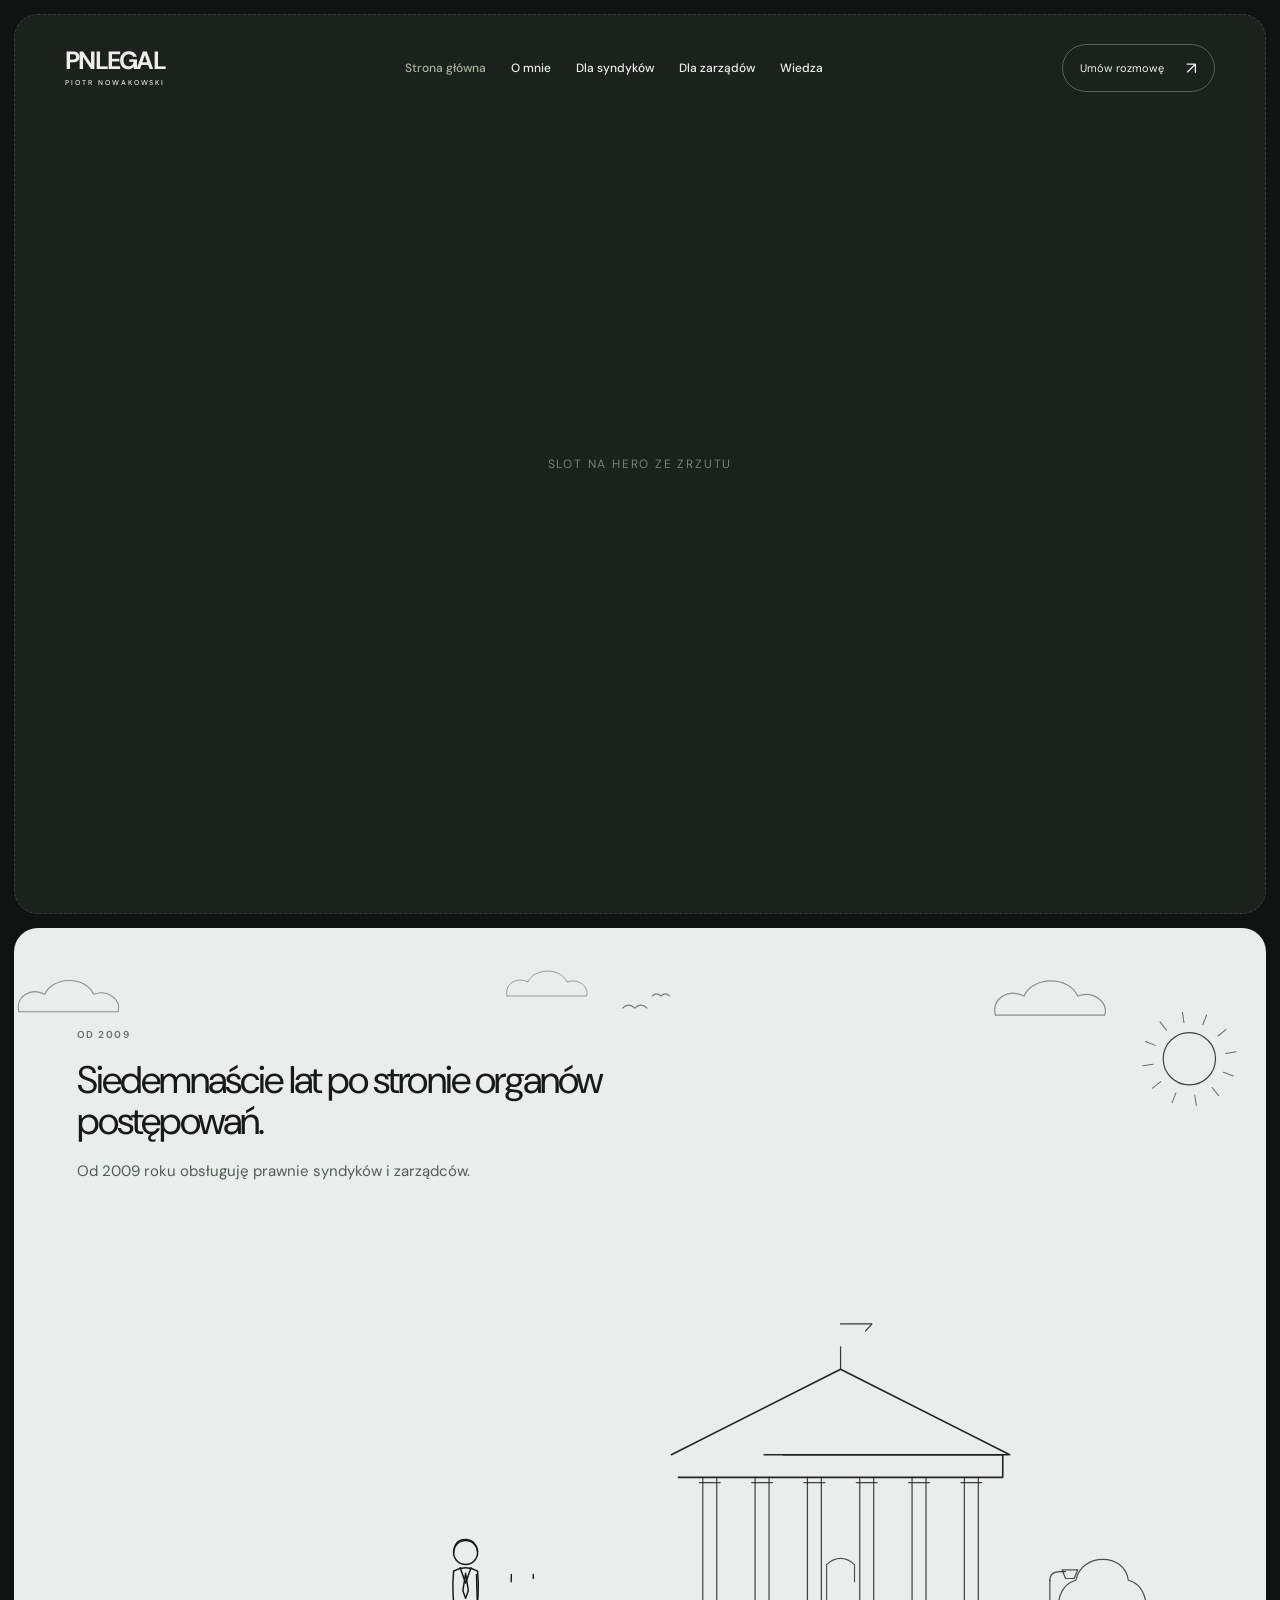
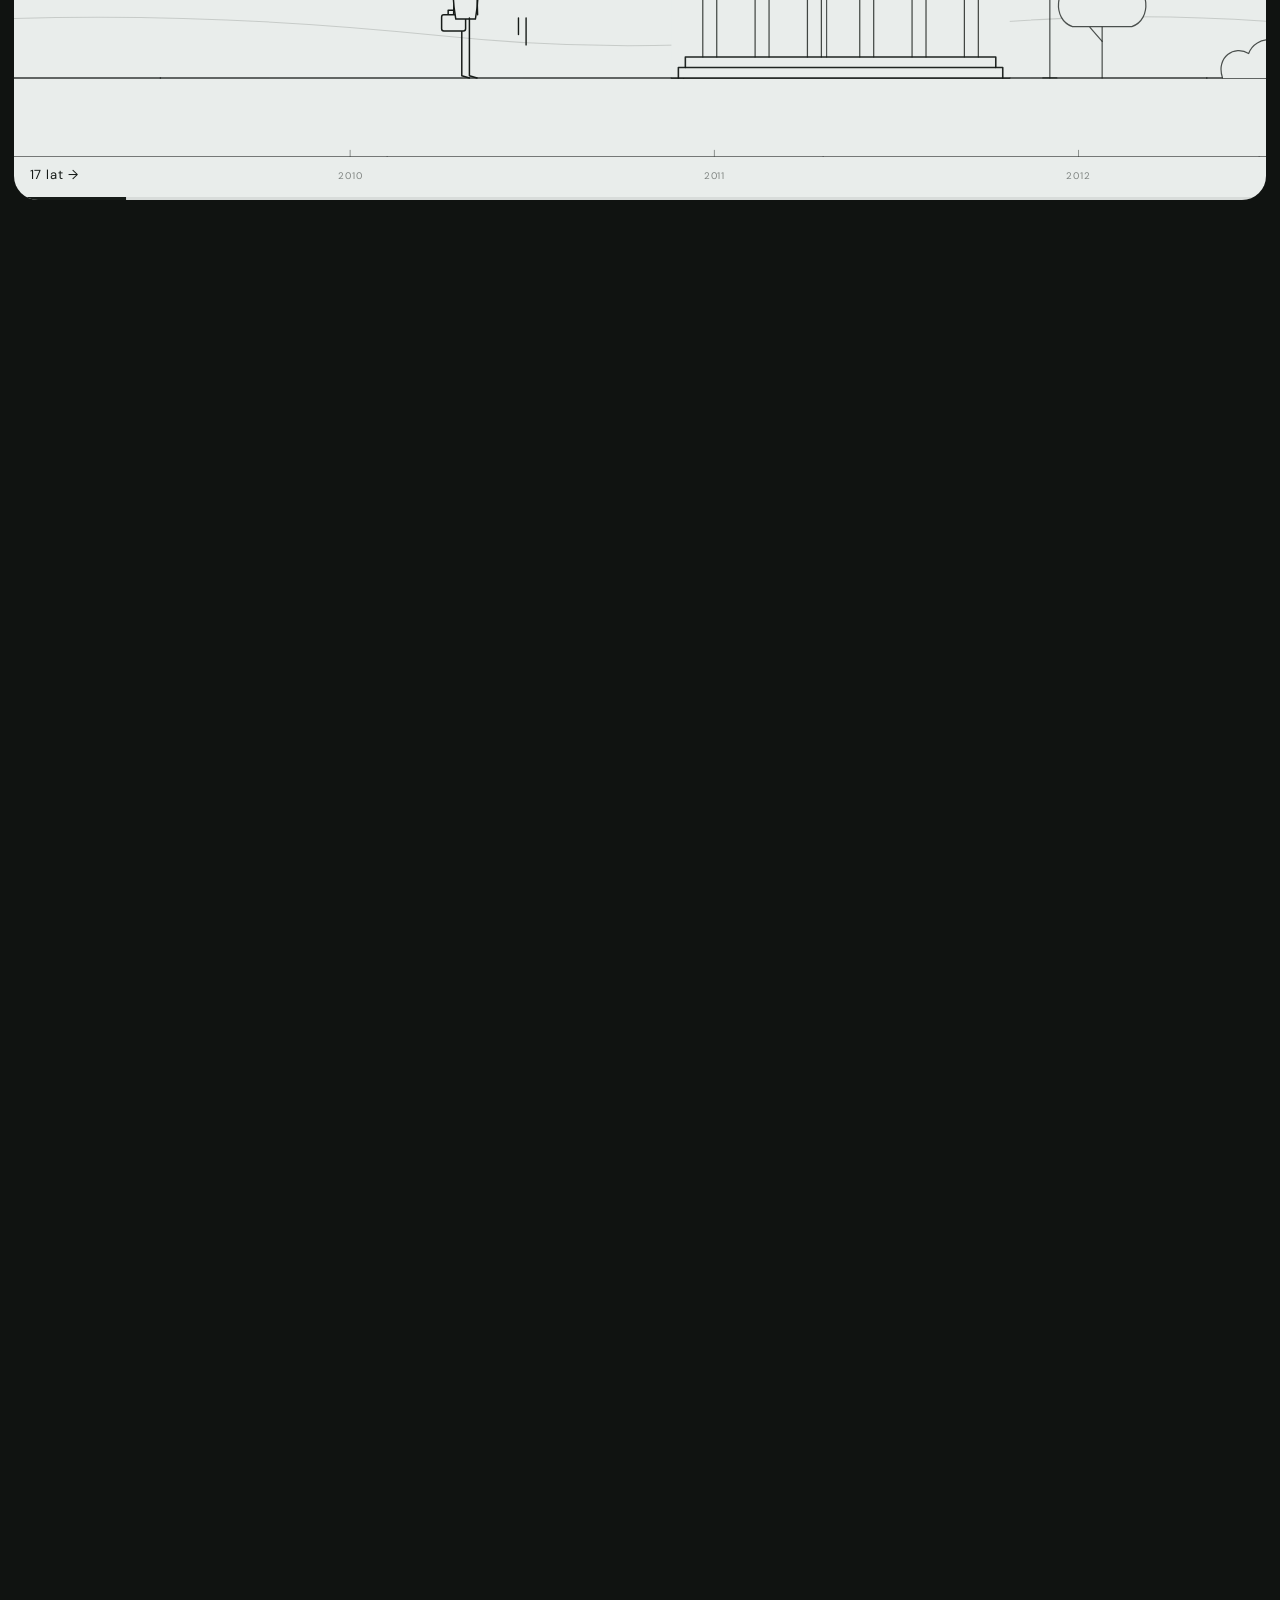
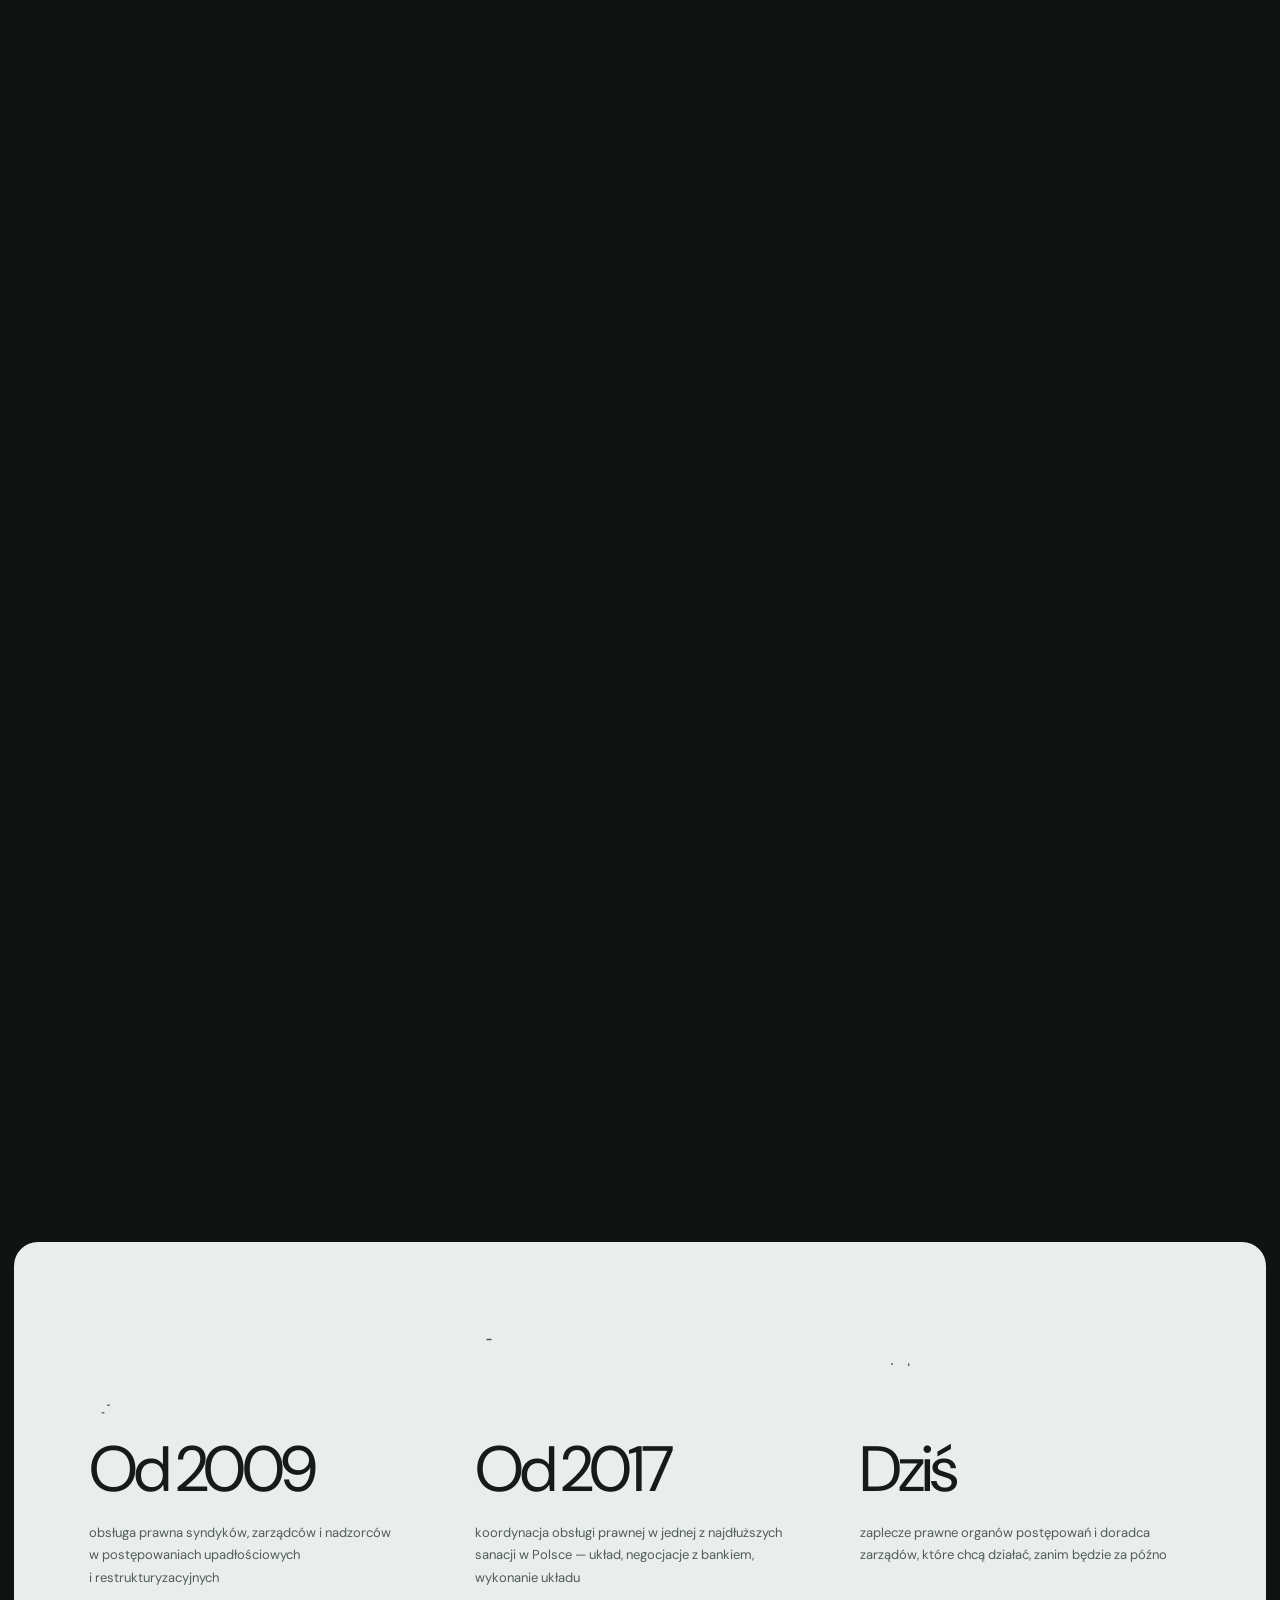
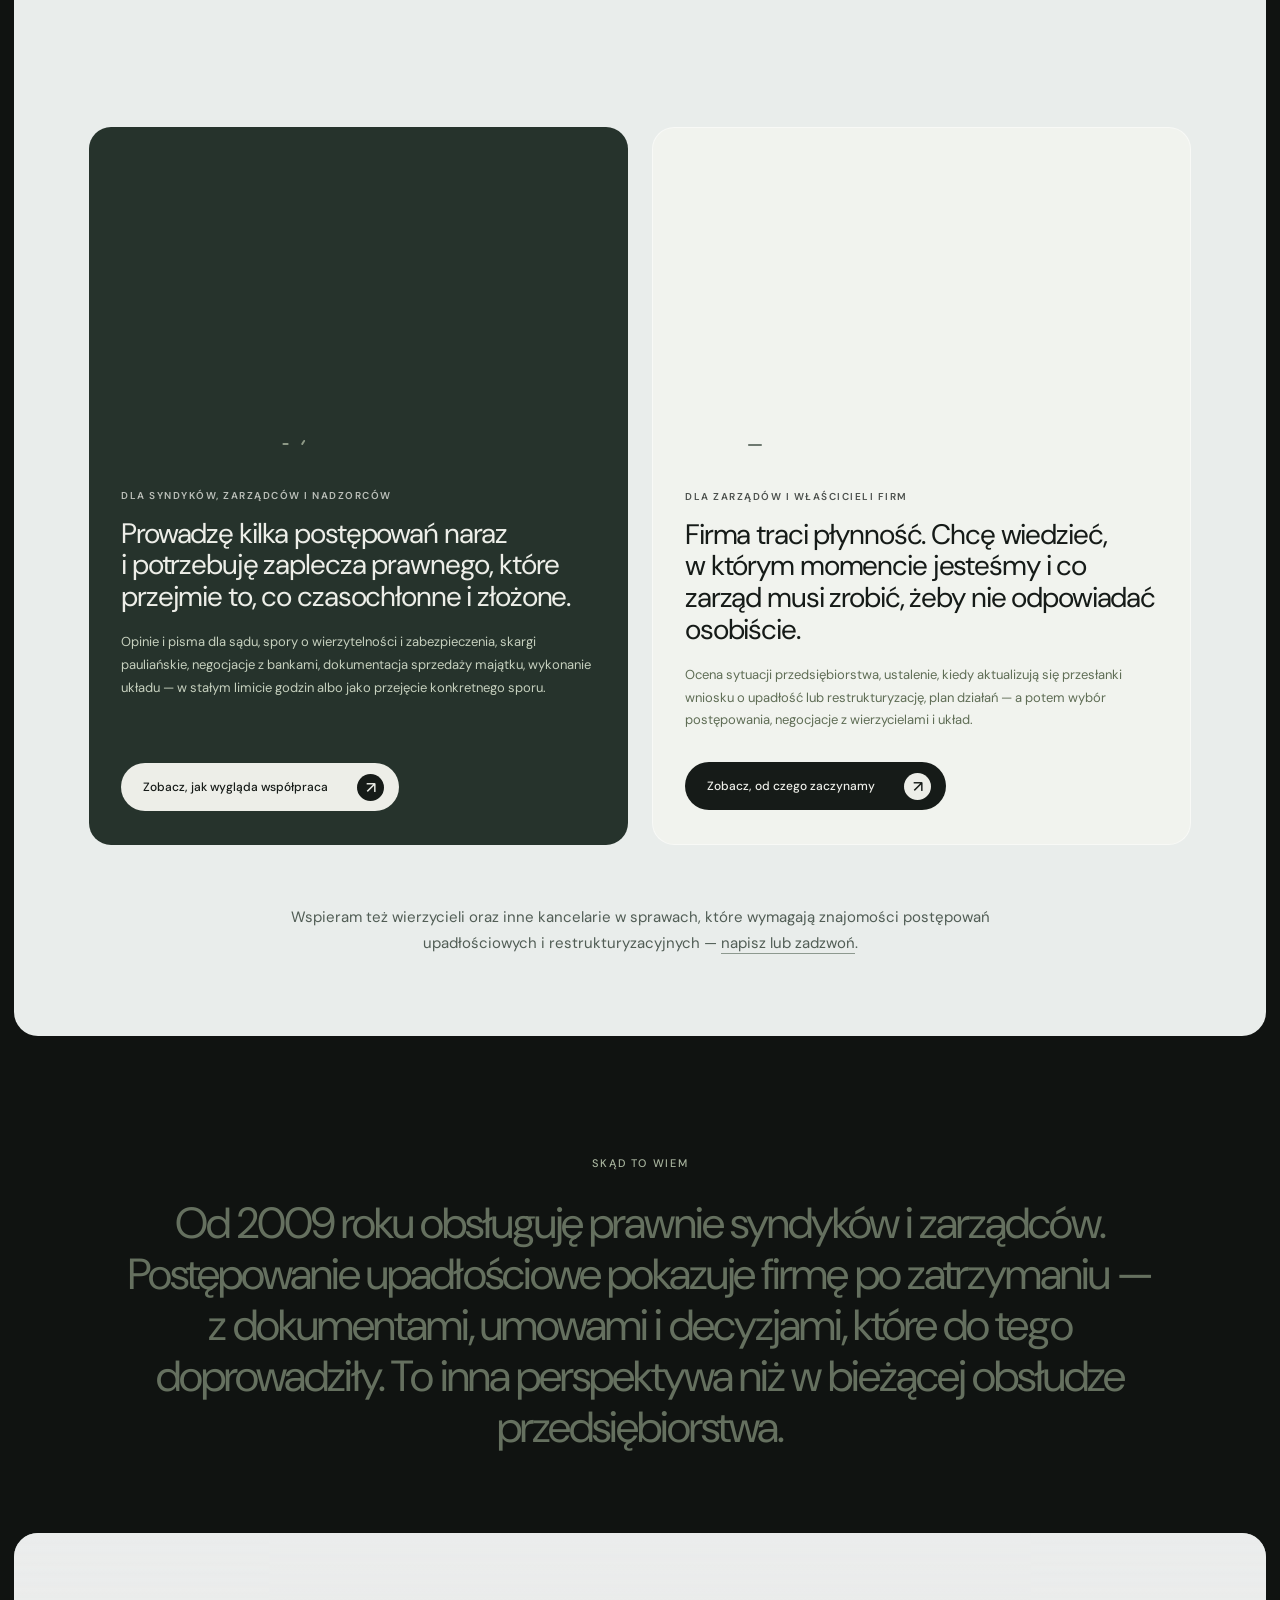
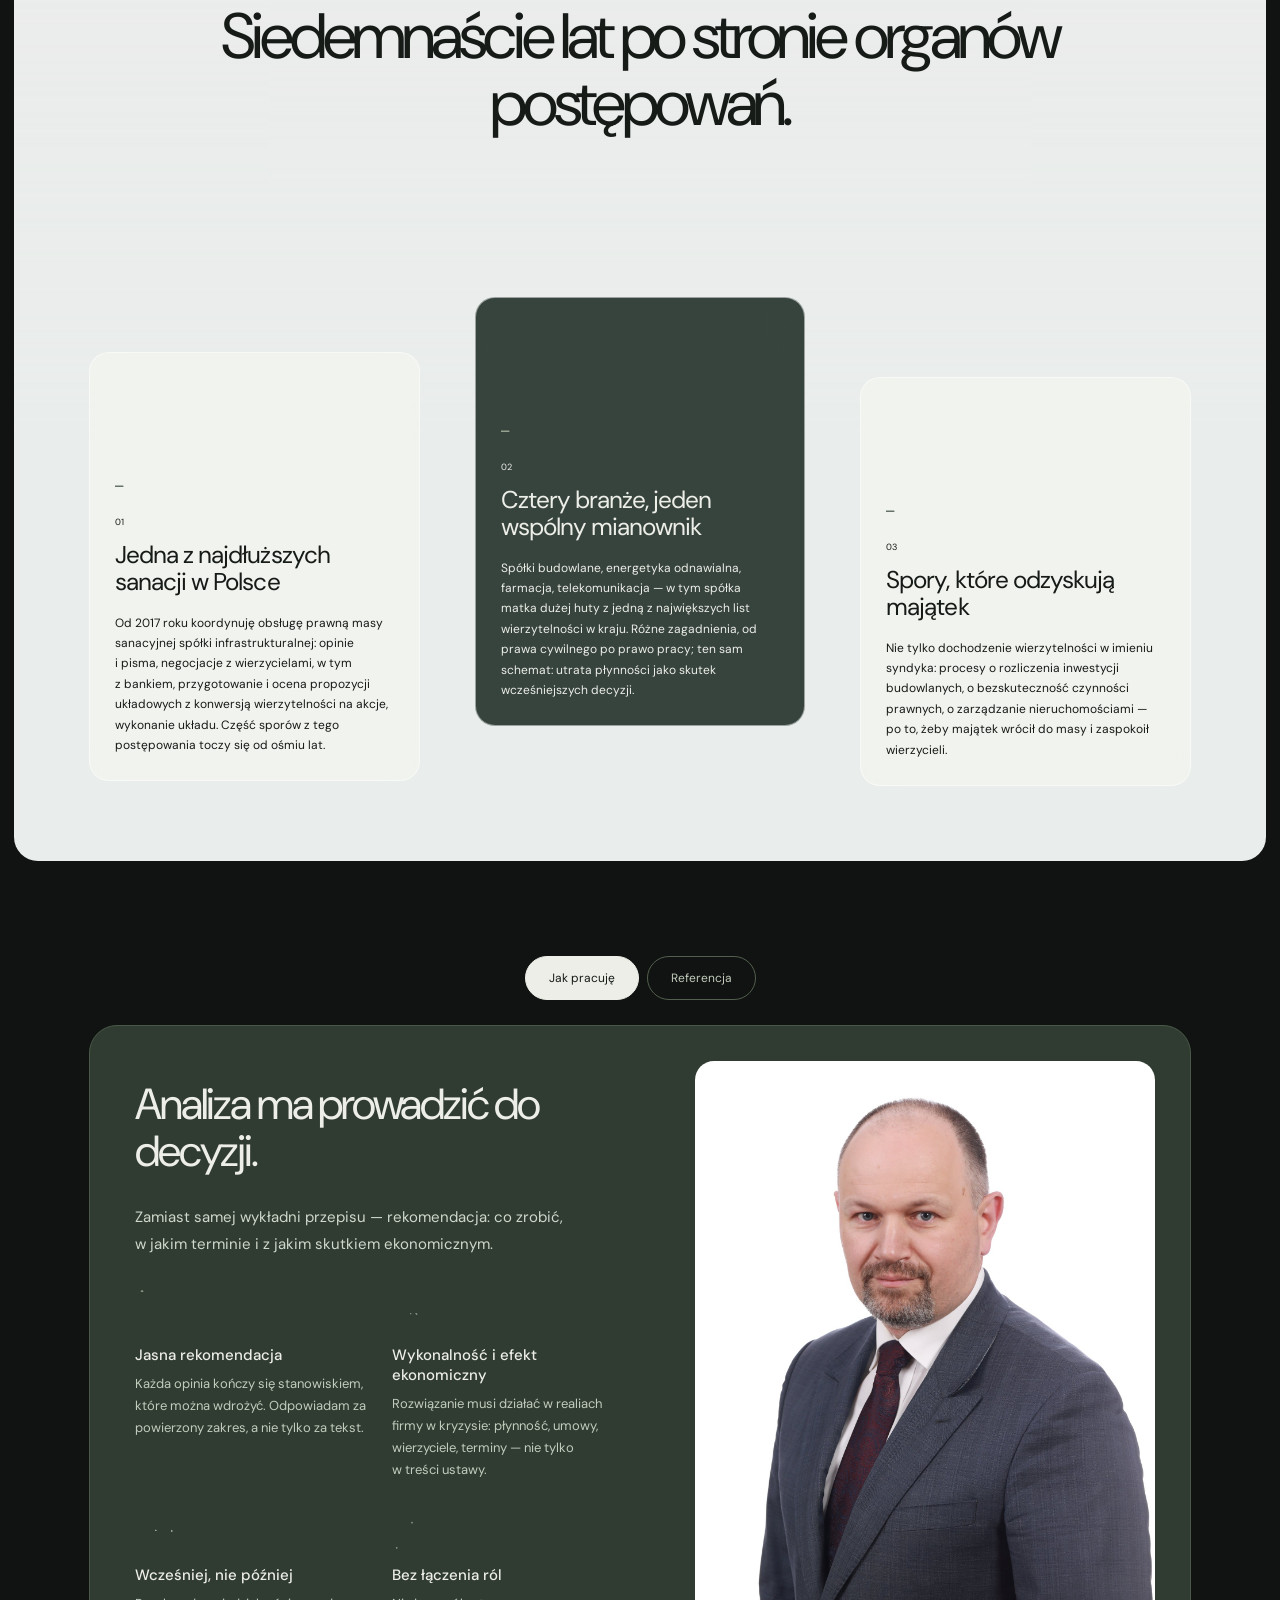
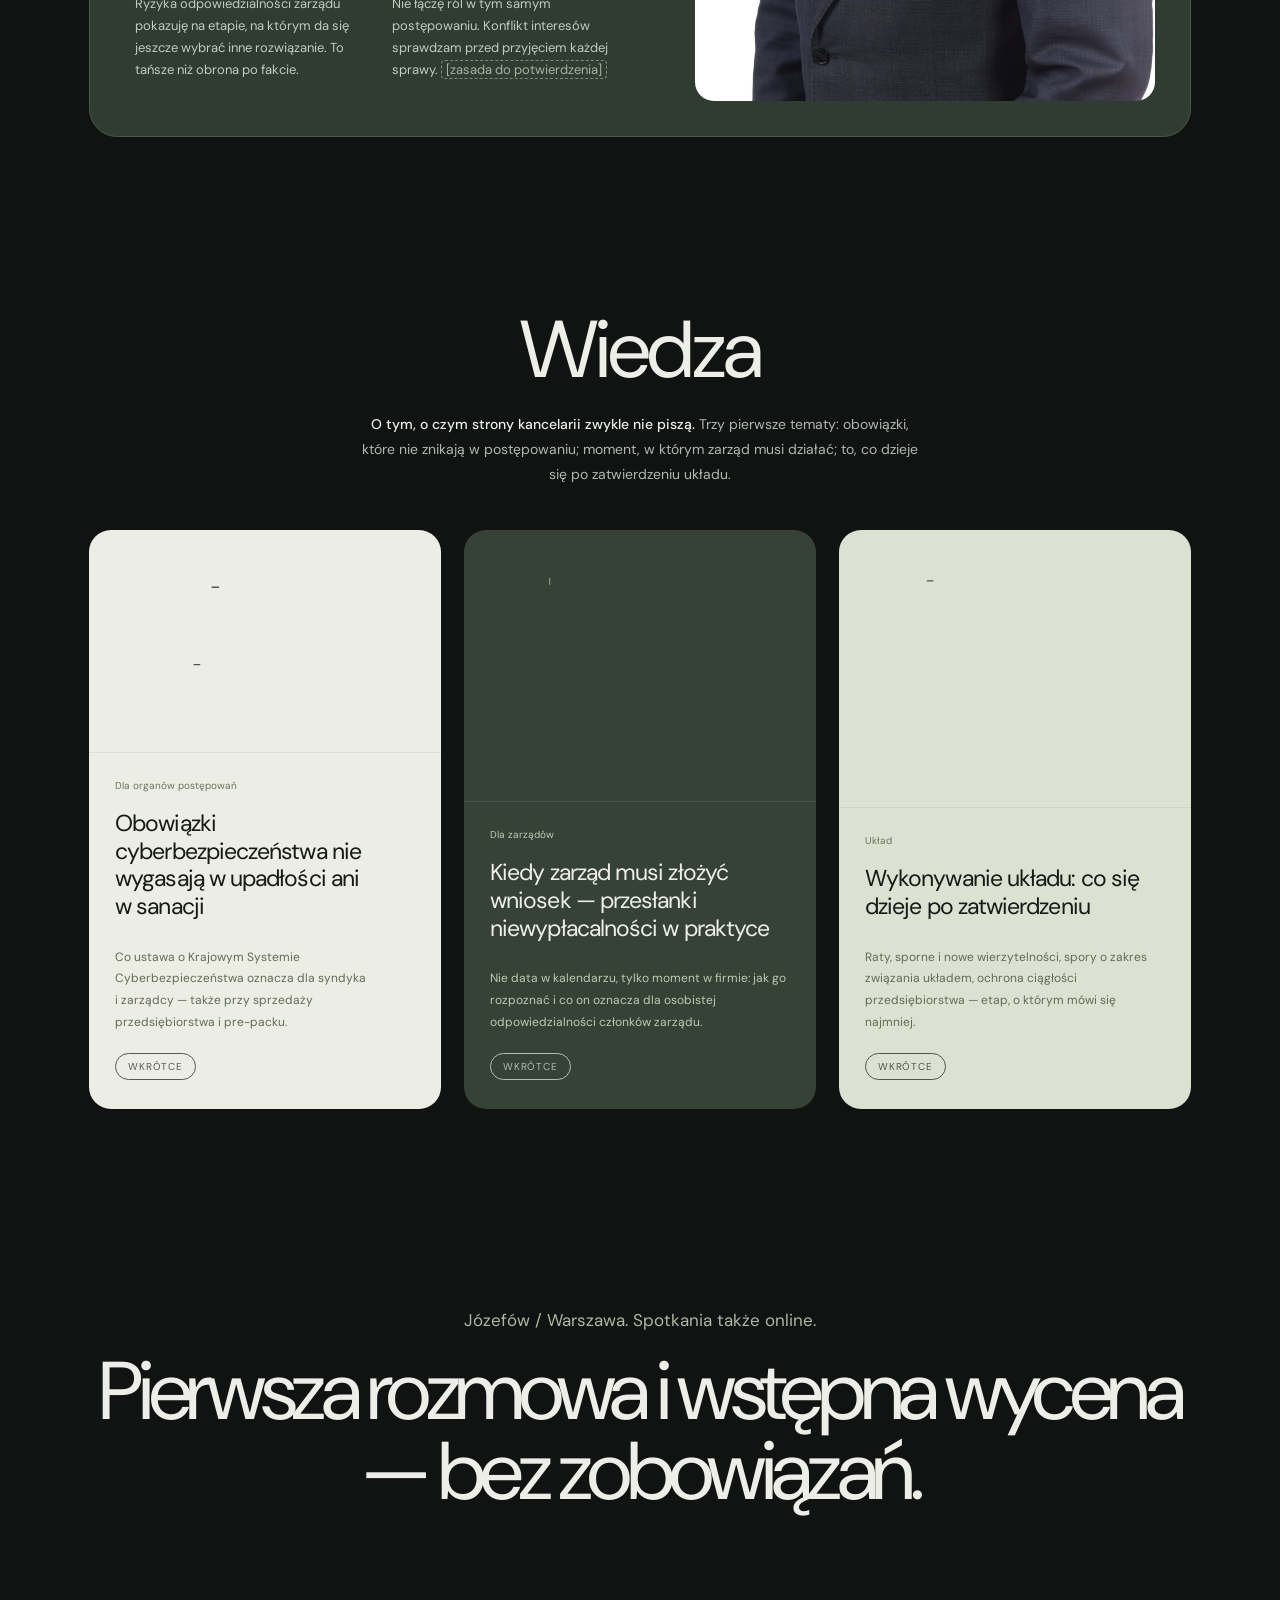
==== index.html @ 7fb66cdc "O mnie: rysunek kreską w pustej kolumnie „Droga zawodowa” Po lewej obok osi lat był sam nagłówek i d" ====
<!DOCTYPE html>
<html lang="pl">
<head>
<meta charset="utf-8">
<meta name="viewport" content="width=device-width, initial-scale=1">
<meta name="theme-color" content="#101311">
<title>Piotr Nowakowski — radca prawny, doradca restrukturyzacyjny</title>
<meta name="description" content="Radca prawny i doradca restrukturyzacyjny. Od 2009 r. w postępowaniach upadłościowych i restrukturyzacyjnych: zaplecze prawne syndyków, zarządców i nadzorców oraz doradztwo dla zarządów firm tracących płynność.">
<meta name="robots" content="noindex, nofollow">
<link rel="preconnect" href="https://fonts.googleapis.com">
<link rel="preconnect" href="https://fonts.gstatic.com" crossorigin>
<link href="https://fonts.googleapis.com/css2?family=DM+Sans:wght@400;500;600;700&display=swap" rel="stylesheet">
<script>if(!matchMedia('(prefers-reduced-motion: reduce)').matches)document.documentElement.classList.add('anim')</script>
<link rel="stylesheet" href="./nowy.css?v=14">
</head>
<body>
<div class="page-shell">

  <!-- HERO: wg zrzutu od klienta, wstawiany osobno. Tu tylko slot. -->
  <section class="hero-slot" id="hero" aria-label="Hero (slot)">
    <nav class="nav nav-dark" aria-label="Nawigacja główna">
<a class="brand" href="index.html" aria-label="PNLEGAL, strona główna">PNLEGAL<span>PIOTR NOWAKOWSKI</span></a>
<div class="nav-links"><a href="index.html" aria-current="page">Strona główna</a><a href="o-mnie.html">O mnie</a><a href="organy.html">Dla syndyków</a><a href="zarzady.html">Dla zarządów</a><a href="wiedza.html">Wiedza</a></div>
<a class="nav-submit" href="kontakt.html">Umów rozmowę <span aria-hidden="true">↗</span></a>
<details class="mobile-nav"><summary aria-label="Otwórz menu"><span></span><span></span></summary><div class="dropdown-links"><a href="index.html">Strona główna</a><a href="o-mnie.html">O mnie</a><a href="organy.html">Dla syndyków</a><a href="zarzady.html">Dla zarządów</a><a href="wiedza.html">Wiedza</a><a href="kontakt.html">Kontakt</a><a href="tel:+48515094390">515 09 43 90</a></div></details>
</nav>
    <p>Slot na Hero ze zrzutu</p>
  </section>

  <!-- ===== OPOWIEŚĆ KRESKĄ (mechanika 1:1 z kredytyubezpieczenia: hero-pin + site.js) ===== -->
  <div class="story-pin" id="story-pin">
    <section class="story-scene" aria-label="Siedemnaście lat po stronie organów postępowań">
      <svg class="story-art" id="story-art" viewBox="0 0 1800 1000" preserveAspectRatio="xMidYMax slice" aria-hidden="true" fill="none" stroke="currentColor" stroke-linecap="round" stroke-linejoin="round" data-cfg='{"keys":[[0,700,0,450],[0.08,1150,450,1000],[0.16,1150,450,1000],[0.23,2350,1950,2300],[0.29,2350,1950,2300],[0.315,2450,1950,2300],[0.36,2450,1950,2300],[0.42,3800,3300,3650],[0.45,3800,3300,3650],[0.49,5440,4850,5290],[0.585,5440,4850,5290],[0.64,7520,7000,7460],[0.785,7520,7000,7460],[0.835,9380,8900,8980],[0.95,9380,8900,9300],[1,9380,8900,9300]],"arm":[[0,0],[0.115,0],[0.125,-55],[0.15,-55],[0.16,0],[0.29,0],[0.3,-70],[0.355,-70],[0.365,0],[0.528,0],[0.536,-78],[0.546,-78],[0.554,0],[0.645,0],[0.66,-125],[0.775,-125],[0.787,0],[0.935,0],[0.947,-78],[1,-78]],"gnd":[[7630,860],[7646.3,858.0],[7661.7,852.3],[7676.2,843.4],[7690.2,831.9],[7703.7,818.3],[7717.0,803.0],[7730.3,786.8],[7743.8,770.0],[7757.6,753.2],[7771.9,737.0],[7787.0,721.7],[7803.0,708.1],[7820.1,696.6],[7838.5,687.7],[7858.4,682.0],[7880.0,680.0],[8640,680],[8658.1,682.0],[8674.9,687.7],[8690.7,696.6],[8705.6,708.1],[8719.8,721.7],[8733.5,737.0],[8746.8,753.2],[8760.0,770.0],[8773.2,786.8],[8786.5,803.0],[8800.2,818.3],[8814.4,831.9],[8829.3,843.4],[8845.1,852.3],[8861.9,858.0],[8880.0,860.0]]}'><g data-par=".5"><g data-s="0" data-e="0.05" stroke-width="1.2" stroke-opacity="0.16"><path d="M-200 860C200 790 500 770 900 812S1500 760 1900 800S2600 770 3000 806S3700 760 4100 798S4800 772 5200 808S5900 762 6300 800S6800 790 7000 830"/></g></g><g data-par=".25"><g data-s="0" data-e="0.05" stroke-width="1.2" stroke-opacity="0.45"><path transform="translate(300 96) scale(1)" d="M0 0C-4 -18 14 -28 30 -20C38 -40 76 -42 86 -20C102 -26 118 -14 114 0Z"/><path transform="translate(860 78) scale(0.8)" d="M0 0C-4 -18 14 -28 30 -20C38 -40 76 -42 86 -20C102 -26 118 -14 114 0Z"/><path transform="translate(1420 100) scale(1.1)" d="M0 0C-4 -18 14 -28 30 -20C38 -40 76 -42 86 -20C102 -26 118 -14 114 0Z"/><path transform="translate(1980 84) scale(0.9)" d="M0 0C-4 -18 14 -28 30 -20C38 -40 76 -42 86 -20C102 -26 118 -14 114 0Z"/><path transform="translate(2560 98) scale(1)" d="M0 0C-4 -18 14 -28 30 -20C38 -40 76 -42 86 -20C102 -26 118 -14 114 0Z"/><path transform="translate(3120 80) scale(0.85)" d="M0 0C-4 -18 14 -28 30 -20C38 -40 76 -42 86 -20C102 -26 118 -14 114 0Z"/><path transform="translate(3680 96) scale(1.05)" d="M0 0C-4 -18 14 -28 30 -20C38 -40 76 -42 86 -20C102 -26 118 -14 114 0Z"/><path transform="translate(4200 86) scale(0.9)" d="M0 0C-4 -18 14 -28 30 -20C38 -40 76 -42 86 -20C102 -26 118 -14 114 0Z"/></g></g><g data-par=".6"><g data-s="0" data-e="0.05" stroke-width="1.2" stroke-opacity="0.55" class="dt"><path d="M1150 92q7 -7 14 0q7 -7 14 0"/><path d="M1184 78q5 -5 10 0q5 -5 10 0"/><path d="M2700 80q7 -7 14 0q7 -7 14 0"/><path d="M2734 66q5 -5 10 0q5 -5 10 0"/><path d="M4400 96q7 -7 14 0q7 -7 14 0"/><path d="M4434 82q5 -5 10 0q5 -5 10 0"/><path d="M6200 84q7 -7 14 0q7 -7 14 0"/><path d="M6234 70q5 -5 10 0q5 -5 10 0"/><path d="M8100 92q7 -7 14 0q7 -7 14 0"/><path d="M8134 78q5 -5 10 0q5 -5 10 0"/></g></g><g id="story-sun"><g data-s="0" data-e="0.03" stroke-width="1.4" stroke-opacity="0.8"><circle cx="0" cy="150" r="30" fill="#e9edeb"/></g><g id="story-rays"><g data-s="0.01" data-e="0.045" stroke-width="1.2" stroke-opacity="0.6"><path d="M42.0 150.0L54.0 150.0"/><path d="M36.4 171.0L46.8 177.0"/><path d="M21.0 186.4L27.0 196.8"/><path d="M0.0 192.0L0.0 204.0"/><path d="M-21.0 186.4L-27.0 196.8"/><path d="M-36.4 171.0L-46.8 177.0"/><path d="M-42.0 150.0L-54.0 150.0"/><path d="M-36.4 129.0L-46.8 123.0"/><path d="M-21.0 113.6L-27.0 103.2"/><path d="M-0.0 108.0L-0.0 96.0"/><path d="M21.0 113.6L27.0 103.2"/><path d="M36.4 129.0L46.8 123.0"/></g></g></g><g data-s="0" data-e="0.022" stroke-width="1.8" stroke-opacity="0.85"><path d="M-400 860H200"/></g><g data-s="0" data-e="0.022" stroke-width="1.8" stroke-opacity="0.85"><path d="M200 860H800"/></g><g data-s="0" data-e="0.022" stroke-width="1.8" stroke-opacity="0.85"><path d="M800 860H1400"/></g><g data-s="0" data-e="0.022" stroke-width="1.8" stroke-opacity="0.85"><path d="M1400 860H2000"/></g><g data-s="0.048" data-e="0.07" stroke-width="1.8" stroke-opacity="0.85"><path d="M2000 860H2600"/></g><g data-s="0.1795" data-e="0.2015" stroke-width="1.8" stroke-opacity="0.85"><path d="M2600 860H3200"/></g><g data-s="0.1985" data-e="0.2205" stroke-width="1.8" stroke-opacity="0.85"><path d="M3200 860H3800"/></g><g data-s="0.367" data-e="0.389" stroke-width="1.8" stroke-opacity="0.85"><path d="M3800 860H4400"/></g><g data-s="0.386" data-e="0.408" stroke-width="1.8" stroke-opacity="0.85"><path d="M4400 860H5000"/></g><g data-s="0.4465" data-e="0.4685" stroke-width="1.8" stroke-opacity="0.85"><path d="M5000 860H5600"/></g><g data-s="0.46" data-e="0.482" stroke-width="1.8" stroke-opacity="0.85"><path d="M5600 860H6200"/></g><g data-s="0.471" data-e="0.493" stroke-width="1.8" stroke-opacity="0.85"><path d="M6200 860H6800"/></g><g data-s="0.59" data-e="0.612" stroke-width="1.8" stroke-opacity="0.85"><path d="M6800 860H7400"/></g><g data-s="0.602" data-e="0.624" stroke-width="1.8" stroke-opacity="0.85"><path d="M7400 860H8000"/></g><g data-s="0.612" data-e="0.634" stroke-width="1.8" stroke-opacity="0.85"><path d="M8000 860H8600"/></g><g data-s="0.6275" data-e="0.6495" stroke-width="1.8" stroke-opacity="0.85"><path d="M8600 860H9200"/></g><g data-s="0.795" data-e="0.817" stroke-width="1.8" stroke-opacity="0.85"><path d="M9200 860H9800"/></g><g data-s="0.806" data-e="0.828" stroke-width="1.8" stroke-opacity="0.85"><path d="M9800 860H10400"/></g><g data-s="0.8185" data-e="0.8405" stroke-width="1.8" stroke-opacity="0.85"><path d="M10400 860H11000"/></g><g data-s="0" data-e="0.022" stroke-width="1.2" stroke-opacity="0.55"><path d="M560 950H1060"/></g><g data-s="0" data-e="0.022" stroke-width="1.2" stroke-opacity="0.55"><path d="M1060 950H1560"/></g><g data-s="0" data-e="0.022" stroke-width="1.2" stroke-opacity="0.55"><path d="M1560 950H2060"/></g><g data-s="0.0575" data-e="0.0795" stroke-width="1.2" stroke-opacity="0.55"><path d="M2060 950H2560"/></g><g data-s="0.178" data-e="0.2" stroke-width="1.2" stroke-opacity="0.55"><path d="M2560 950H3060"/></g><g data-s="0.194" data-e="0.216" stroke-width="1.2" stroke-opacity="0.55"><path d="M3060 950H3560"/></g><g data-s="0.2155" data-e="0.2375" stroke-width="1.2" stroke-opacity="0.55"><path d="M3560 950H4060"/></g><g data-s="0.376" data-e="0.398" stroke-width="1.2" stroke-opacity="0.55"><path d="M4060 950H4560"/></g><g data-s="0.391" data-e="0.413" stroke-width="1.2" stroke-opacity="0.55"><path d="M4560 950H5060"/></g><g data-s="0.449" data-e="0.471" stroke-width="1.2" stroke-opacity="0.55"><path d="M5060 950H5560"/></g><g data-s="0.4595" data-e="0.4815" stroke-width="1.2" stroke-opacity="0.55"><path d="M5560 950H6060"/></g><g data-s="0.468" data-e="0.49" stroke-width="1.2" stroke-opacity="0.55"><path d="M6060 950H6560"/></g><g data-s="0.5825" data-e="0.6045" stroke-width="1.2" stroke-opacity="0.55"><path d="M6560 950H7060"/></g><g data-s="0.5955" data-e="0.6175" stroke-width="1.2" stroke-opacity="0.55"><path d="M7060 950H7560"/></g><g data-s="0.6045" data-e="0.6265" stroke-width="1.2" stroke-opacity="0.55"><path d="M7560 950H7700"/></g><g data-s="0.607" data-e="0.629" stroke-width="1.2" stroke-opacity="0.4"><path d="M7716 950h10"/><path d="M7742 950h10"/><path d="M7768 950h10"/><path d="M7794 950h10"/><path d="M7820 950h10"/><path d="M7846 950h10"/><path d="M7872 950h10"/><path d="M7898 950h10"/><path d="M7924 950h10"/><path d="M7950 950h10"/><path d="M7976 950h10"/><path d="M8002 950h10"/><path d="M8028 950h10"/><path d="M8054 950h10"/><path d="M8080 950h10"/><path d="M8106 950h10"/><path d="M8132 950h10"/><path d="M8158 950h10"/><path d="M8184 950h10"/><path d="M8210 950h10"/></g><g data-s="0.6165" data-e="0.6385" stroke-width="1.2" stroke-opacity="0.4"><path d="M8236 950h10"/><path d="M8262 950h10"/><path d="M8288 950h10"/><path d="M8314 950h10"/><path d="M8340 950h10"/><path d="M8366 950h10"/><path d="M8392 950h10"/><path d="M8418 950h10"/><path d="M8444 950h10"/><path d="M8470 950h10"/><path d="M8496 950h10"/><path d="M8522 950h10"/><path d="M8548 950h10"/><path d="M8574 950h10"/><path d="M8600 950h10"/><path d="M8626 950h10"/><path d="M8652 950h10"/><path d="M8678 950h10"/><path d="M8704 950h10"/><path d="M8730 950h10"/></g><g data-s="0.784" data-e="0.806" stroke-width="1.2" stroke-opacity="0.4"><path d="M8756 950h10"/><path d="M8782 950h10"/><path d="M8808 950h10"/><path d="M8834 950h10"/><path d="M8860 950h10"/><path d="M8886 950h10"/><path d="M8912 950h10"/><path d="M8938 950h10"/><path d="M8964 950h10"/><path d="M8990 950h10"/><path d="M9016 950h10"/><path d="M9042 950h10"/><path d="M9068 950h10"/><path d="M9094 950h10"/><path d="M9120 950h10"/><path d="M9146 950h10"/><path d="M9172 950h10"/><path d="M9198 950h10"/><path d="M9224 950h10"/><path d="M9250 950h10"/></g><g data-s="0.796" data-e="0.818" stroke-width="1.2" stroke-opacity="0.4"><path d="M9276 950h10"/><path d="M9302 950h10"/><path d="M9328 950h10"/><path d="M9354 950h10"/><path d="M9380 950h10"/><path d="M9406 950h10"/><path d="M9432 950h10"/><path d="M9458 950h10"/><path d="M9484 950h10"/><path d="M9510 950h10"/><path d="M9536 950h10"/><path d="M9562 950h10"/><path d="M9588 950h10"/><path d="M9614 950h10"/><path d="M9640 950h10"/><path d="M9666 950h10"/><path d="M9692 950h10"/><path d="M9718 950h10"/><path d="M9744 950h10"/><path d="M9770 950h10"/></g><g data-s="0.8055" data-e="0.8275" stroke-width="1.2" stroke-opacity="0.4"><path d="M9796 950h10"/><path d="M9822 950h10"/><path d="M9848 950h10"/><path d="M9874 950h10"/><path d="M9900 950h10"/><path d="M9926 950h10"/><path d="M9952 950h10"/><path d="M9978 950h10"/><path d="M10004 950h10"/><path d="M10030 950h10"/><path d="M10056 950h10"/><path d="M10082 950h10"/><path d="M10108 950h10"/><path d="M10134 950h10"/><path d="M10160 950h10"/><path d="M10186 950h10"/><path d="M10212 950h10"/><path d="M10238 950h10"/><path d="M10264 950h10"/><path d="M10290 950h10"/></g><g data-s="0.816" data-e="0.838" stroke-width="1.2" stroke-opacity="0.4"><path d="M10316 950h10"/><path d="M10342 950h10"/><path d="M10368 950h10"/><path d="M10394 950h10"/><path d="M10420 950h10"/><path d="M10446 950h10"/></g><g data-s="0.004" data-e="0.026" stroke-width="1.5" stroke-opacity="0.85"><path d="M600.0 950V934"/></g><g data-f="0.008 0.032" fill="currentColor" fill-opacity="1" stroke="none" font-size="15" font-family="DM Sans, Arial, sans-serif" letter-spacing="1" text-anchor="middle"><text x="600" y="976">2009</text></g><g data-s="0.004" data-e="0.026" stroke-width="1" stroke-opacity="0.5"><path d="M1017.6 950V943"/></g><g data-f="0.008 0.032" fill="currentColor" fill-opacity="0.5" stroke="none" font-size="11" font-family="DM Sans, Arial, sans-serif" letter-spacing="1" text-anchor="middle" class="dt"><text x="1017.6" y="976">2010</text></g><g data-s="0.004" data-e="0.026" stroke-width="1" stroke-opacity="0.5"><path d="M1435.3 950V943"/></g><g data-f="0.008 0.032" fill="currentColor" fill-opacity="0.5" stroke="none" font-size="11" font-family="DM Sans, Arial, sans-serif" letter-spacing="1" text-anchor="middle" class="dt"><text x="1435.3" y="976">2011</text></g><g data-s="0.0335" data-e="0.0555" stroke-width="1" stroke-opacity="0.5"><path d="M1852.9 950V943"/></g><g data-f="0.0375 0.0615" fill="currentColor" fill-opacity="0.5" stroke="none" font-size="11" font-family="DM Sans, Arial, sans-serif" letter-spacing="1" text-anchor="middle" class="dt"><text x="1852.9" y="976">2012</text></g><g data-s="0.171" data-e="0.193" stroke-width="1" stroke-opacity="0.5"><path d="M2270.6 950V943"/></g><g data-f="0.175 0.199" fill="currentColor" fill-opacity="0.5" stroke="none" font-size="11" font-family="DM Sans, Arial, sans-serif" letter-spacing="1" text-anchor="middle" class="dt"><text x="2270.6" y="976">2013</text></g><g data-s="0.186" data-e="0.208" stroke-width="1" stroke-opacity="0.5"><path d="M2688.2 950V943"/></g><g data-f="0.19 0.214" fill="currentColor" fill-opacity="0.5" stroke="none" font-size="11" font-family="DM Sans, Arial, sans-serif" letter-spacing="1" text-anchor="middle" class="dt"><text x="2688.2" y="976">2014</text></g><g data-s="0.1995" data-e="0.2215" stroke-width="1" stroke-opacity="0.5"><path d="M3105.9 950V943"/></g><g data-f="0.2035 0.2275" fill="currentColor" fill-opacity="0.5" stroke="none" font-size="11" font-family="DM Sans, Arial, sans-serif" letter-spacing="1" text-anchor="middle" class="dt"><text x="3105.9" y="976">2015</text></g><g data-s="0.2165" data-e="0.2385" stroke-width="1" stroke-opacity="0.5"><path d="M3523.5 950V943"/></g><g data-f="0.2205 0.2445" fill="currentColor" fill-opacity="0.5" stroke="none" font-size="11" font-family="DM Sans, Arial, sans-serif" letter-spacing="1" text-anchor="middle" class="dt"><text x="3523.5" y="976">2016</text></g><g data-s="0.376" data-e="0.398" stroke-width="1.5" stroke-opacity="0.85"><path d="M3941.2 950V934"/></g><g data-f="0.38 0.404" fill="currentColor" fill-opacity="1" stroke="none" font-size="15" font-family="DM Sans, Arial, sans-serif" letter-spacing="1" text-anchor="middle"><text x="3941.2" y="976">2017</text></g><g data-s="0.3885" data-e="0.4105" stroke-width="1" stroke-opacity="0.5"><path d="M4358.8 950V943"/></g><g data-f="0.3925 0.4165" fill="currentColor" fill-opacity="0.5" stroke="none" font-size="11" font-family="DM Sans, Arial, sans-serif" letter-spacing="1" text-anchor="middle" class="dt"><text x="4358.8" y="976">2018</text></g><g data-s="0.403" data-e="0.425" stroke-width="1" stroke-opacity="0.5"><path d="M4776.5 950V943"/></g><g data-f="0.407 0.431" fill="currentColor" fill-opacity="0.5" stroke="none" font-size="11" font-family="DM Sans, Arial, sans-serif" letter-spacing="1" text-anchor="middle" class="dt"><text x="4776.5" y="976">2019</text></g><g data-s="0.4565" data-e="0.4785" stroke-width="1" stroke-opacity="0.5"><path d="M5194.1 950V943"/></g><g data-f="0.4605 0.4845" fill="currentColor" fill-opacity="0.5" stroke="none" font-size="11" font-family="DM Sans, Arial, sans-serif" letter-spacing="1" text-anchor="middle" class="dt"><text x="5194.1" y="976">2020</text></g><g data-s="0.4645" data-e="0.4865" stroke-width="1" stroke-opacity="0.5"><path d="M5611.8 950V943"/></g><g data-f="0.4685 0.4925" fill="currentColor" fill-opacity="0.5" stroke="none" font-size="11" font-family="DM Sans, Arial, sans-serif" letter-spacing="1" text-anchor="middle" class="dt"><text x="5611.8" y="976">2021</text></g><g data-s="0.4715" data-e="0.4935" stroke-width="1" stroke-opacity="0.5"><path d="M6029.4 950V943"/></g><g data-f="0.4755 0.4995" fill="currentColor" fill-opacity="0.5" stroke="none" font-size="11" font-family="DM Sans, Arial, sans-serif" letter-spacing="1" text-anchor="middle" class="dt"><text x="6029.4" y="976">2022</text></g><g data-s="0.482" data-e="0.504" stroke-width="1" stroke-opacity="0.5"><path d="M6447.1 950V943"/></g><g data-f="0.486 0.51" fill="currentColor" fill-opacity="0.5" stroke="none" font-size="11" font-family="DM Sans, Arial, sans-serif" letter-spacing="1" text-anchor="middle" class="dt"><text x="6447.1" y="976">2023</text></g><g data-s="0.5955" data-e="0.6175" stroke-width="1" stroke-opacity="0.5"><path d="M6864.7 950V943"/></g><g data-f="0.5995 0.6235" fill="currentColor" fill-opacity="0.5" stroke="none" font-size="11" font-family="DM Sans, Arial, sans-serif" letter-spacing="1" text-anchor="middle" class="dt"><text x="6864.7" y="976">2024</text></g><g data-s="0.6035" data-e="0.6255" stroke-width="1" stroke-opacity="0.5"><path d="M7282.4 950V943"/></g><g data-f="0.6075 0.6315" fill="currentColor" fill-opacity="0.5" stroke="none" font-size="11" font-family="DM Sans, Arial, sans-serif" letter-spacing="1" text-anchor="middle" class="dt"><text x="7282.4" y="976">2025</text></g><g data-s="0.611" data-e="0.633" stroke-width="1.5" stroke-opacity="0.85"><path d="M7700.0 950V934"/></g><g data-f="0.615 0.639" fill="currentColor" fill-opacity="1" stroke="none" font-size="15" font-family="DM Sans, Arial, sans-serif" letter-spacing="1" text-anchor="middle"><text x="7700" y="976">2026 · dziś</text></g><g data-f="0.02 0.045" fill="currentColor" fill-opacity="1" stroke="none" font-size="15" font-family="DM Sans, Arial, sans-serif" letter-spacing="1" text-anchor="start"><text x="650" y="976">17 lat →</text></g><g data-s="0" data-e="0.03" stroke-width="1.4" stroke-opacity="0.75"><path d="M208 860C200 836 222 822 238 832C246 810 280 812 282 832C298 830 304 850 296 860" fill="#e9edeb"/><path d="M380 860V797"/><path d="M380 815l-14 -16"/><path d="M346 797C322 789 326 746 350 740C356 706 406 706 410 740C434 746 438 789 414 797Z" fill="#e9edeb"/><path d="M520 860V748"/><path d="M512 860h16"/><path d="M520 748q0 -10 12 -10h6"/><path d="M534 736h18l-4 10h-10z"/></g><g data-s="0.03" data-e="0.06" stroke-width="1.8" stroke-opacity="0.95"><path d="M1386 860V604L1580 506L1774 604V860Z" fill="#e9edeb" stroke="none"/><path d="M1386 860H1774"/><path d="M1394 860V848H1766V860"/><path d="M1402 848V836H1758V848"/></g><g data-s="0.045" data-e="0.085" stroke-width="1.4" stroke-opacity="0.8"><path d="M1422 836V630"/><path d="M1438 836V630"/><path d="M1418 636H1442"/><path d="M1482 836V630"/><path d="M1498 836V630"/><path d="M1478 636H1502"/><path d="M1542 836V630"/><path d="M1558 836V630"/><path d="M1538 636H1562"/><path d="M1602 836V630"/><path d="M1618 836V630"/><path d="M1598 636H1622"/><path d="M1662 836V630"/><path d="M1678 836V630"/><path d="M1658 636H1682"/><path d="M1722 836V630"/><path d="M1738 836V630"/><path d="M1718 636H1742"/></g><g data-s="0.06" data-e="0.095" stroke-width="1.8" stroke-opacity="0.95"><path d="M1394 630H1766V604H1394Z"/><path d="M1386 604L1580 506L1774 604Z"/></g><g data-s="0.07" data-e="0.1" stroke-width="1.3" stroke-opacity="0.75"><path d="M1564 836V730Q1580 716 1596 730V836"/></g><g data-s="0.08" data-e="0.1" stroke-width="1.4" stroke-opacity="0.85"><path d="M1580 506V452"/><path d="M1580 454h36l-9 10 9 10h-36"/></g><g data-s="0.09" data-e="0.11" stroke-width="1.4" stroke-opacity="0.85"><path d="M1580 548V592"/><path d="M1554 560H1606"/><path d="M1554 560l-9 16h18z"/><path d="M1606 560l-9 16h18z"/><path d="M1568 592h24"/></g><g data-f="0.09 0.11" fill="currentColor" fill-opacity="1" stroke="none" font-size="18" font-family="DM Sans, Arial, sans-serif" letter-spacing="9" text-anchor="middle"><text x="1580" y="624">SĄD</text></g><g data-s="0.0255" data-e="0.0475" stroke-width="1.4" stroke-opacity="0.75"><path d="M1820 860V748"/><path d="M1812 860h16"/><path d="M1820 748q0 -10 12 -10h6"/><path d="M1834 736h18l-4 10h-10z"/></g><g transform="translate(1215 860) scale(-1.25 1.25)"><g data-s="0.085" data-e="0.11" stroke-width="1.28" stroke-opacity="1"><path d="M-3.5 -55V-1L3 0"/><path d="M3.5 -55V-1L10 0"/><path d="M-10 -95L-12 -58"/><path d="M-11 -98Q-13 -77 -9 -54H9Q13 -77 11 -98Q0 -104 -11 -98Z" fill="#e9edeb"/><path d="M-5 -101L0 -87L5 -101"/><path d="M0 -96L-2.5 -80L0 -73L2.5 -80Z"/><circle cx="0" cy="-115" r="11" fill="#e9edeb"/><path d="M-11 -114Q-8 -129 4 -127Q12 -124 11 -118"/><rect x="-18" y="-86" width="10" height="26" fill="#e9edeb"/></g><g data-s="0.085" data-e="0.11" stroke-width="1.28" stroke-opacity="1"><path d="M10 -95L11 -58"/></g></g><g transform="translate(1292 860) scale(-1.25 1.25)"><g data-s="0.095" data-e="0.12" stroke-width="1.28" stroke-opacity="1"><path d="M-3.5 -55V-1L3 0"/><path d="M3.5 -55V-1L10 0"/><path d="M-10 -95L-12 -58"/><path d="M-11 -98Q-13 -77 -9 -54H9Q13 -77 11 -98Q0 -104 -11 -98Z" fill="#e9edeb"/><path d="M-5 -101L0 -87L5 -101"/><path d="M0 -96L-2.5 -80L0 -73L2.5 -80Z"/><circle cx="0" cy="-115" r="11" fill="#e9edeb"/><path d="M-11 -116Q-6 -127 6 -126Q12 -122 11 -117"/><rect x="6" y="-64" width="17" height="22" fill="#e9edeb"/><path d="M10 -64h9"/></g><g data-s="0.095" data-e="0.12" stroke-width="1.28" stroke-opacity="1"><path d="M10 -95L11 -58"/></g></g><g data-f="0.11 0.13" fill="currentColor" fill-opacity="1" stroke="none" font-size="16" font-family="DM Sans, Arial, sans-serif" letter-spacing="1" text-anchor="middle"><text x="1205" y="902">syndyk</text><text x="1300" y="902">zarządca</text></g><g data-s="0.12" data-e="0.15" stroke-width="7" stroke-opacity="0.75" stroke="#a7b39d"><path d="M1112 872H1330"/></g><g data-f='.12 .132 .156 .168'><g data-s="0.12" data-e="0.134" stroke-width="1.4" stroke-opacity="0.85"><path d="M1116 598H1170A14 14 0 0 1 1184 612V646A14 14 0 0 1 1170 660H1146L1130 680L1134 660H1116A14 14 0 0 1 1102 646V612A14 14 0 0 1 1116 598Z" fill="#e9edeb"/></g><g data-f="0.128 0.14" fill="currentColor" fill-opacity="1" stroke="none" font-size="34" font-family="DM Sans, Arial, sans-serif" letter-spacing="1" text-anchor="middle"><text x="1143" y="643">§</text></g></g><g data-s="0.033" data-e="0.055" stroke-width="1.4" stroke-opacity="0.75"><path d="M1880 860V801.2"/><path d="M1880 818l-14 -16"/><path d="M1846 801.2C1822 793.2 1826 753.6 1850 748C1856 716 1906 716 1910 748C1934 753.6 1938 793.2 1914 801.2Z" fill="#e9edeb"/></g><g data-s="0.0575" data-e="0.0795" stroke-width="1.4" stroke-opacity="0.75"><path d="M2018 860C2010 836 2032 822 2048 832C2056 810 2090 812 2092 832C2108 830 2114 850 2106 860" fill="#e9edeb"/></g><g data-s="0.1635" data-e="0.1855" stroke-width="1.4" stroke-opacity="0.75"><path d="M2200 860V748"/><path d="M2192 860h16"/><path d="M2200 748q0 -10 12 -10h6"/><path d="M2214 736h18l-4 10h-10z"/></g><g data-s="0.185" data-e="0.215" stroke-width="1.9" stroke-opacity="0.95"><path d="M2480 860V560L2615 620V560L2750 620V560L2885 620V560L3020 620V860Z" fill="#e9edeb" stroke="none"/><path d="M2480 860V560L2615 620V560L2750 620V560L2885 620V560L3020 620V860"/></g><g data-s="0.195" data-e="0.22" stroke-width="1.8" stroke-opacity="0.95"><rect x="3020" y="680" width="160" height="180" fill="#e9edeb" stroke="none"/><path d="M3020 680H3180V860"/><rect x="3130" y="420" width="30" height="260" fill="#e9edeb"/><path d="M3130 446h30"/><path d="M3130 466h30"/></g><g data-s="0.205" data-e="0.225" stroke-width="1.2" stroke-opacity="0.7"><rect x="3034" y="744" width="26" height="24"/><rect x="3087" y="744" width="26" height="24"/><rect x="3140" y="744" width="26" height="24"/><rect x="3034" y="790" width="26" height="24"/><rect x="3140" y="790" width="26" height="24"/><path d="M3080 860V800H3120V860"/></g><g data-s="0.205" data-e="0.23" stroke-width="1.3" stroke-opacity="0.7" data-op='[[0.298,1],[0.316,0]]'><rect x="2502" y="652" width="62" height="96" rx="3"/><path d="M2533 652V748"/><path d="M2502 700h62"/><rect x="2588" y="652" width="62" height="96" rx="3"/><path d="M2619 652V748"/><path d="M2588 700h62"/><rect x="2674" y="652" width="62" height="96" rx="3"/><path d="M2705 652V748"/><path d="M2674 700h62"/><rect x="2760" y="652" width="62" height="96" rx="3"/><path d="M2791 652V748"/><path d="M2760 700h62"/><rect x="2876" y="660" width="132" height="176" rx="4"/></g><g data-rot='{"c":[2930,735],"k":[[0.19,0],[0.27,540]],"lin":1}'><g data-s="0.21" data-e="0.232" stroke-width="1.6" stroke-opacity="0.9"><path d="M2968.0 735.0L2977.4 742.5L2975.7 749.8L2963.9 752.3L2960.7 757.3L2963.9 768.9L2958.2 773.8L2947.3 768.9L2941.7 771.1L2937.5 782.4L2930.0 783.0L2924.1 772.5L2918.3 771.1L2908.2 777.8L2901.8 773.8L2903.1 761.9L2899.3 757.3L2887.2 756.8L2884.3 749.8L2892.5 740.9L2892.0 735.0L2882.6 727.5L2884.3 720.2L2896.1 717.7L2899.3 712.7L2896.1 701.1L2901.8 696.2L2912.7 701.1L2918.3 698.9L2922.5 687.6L2930.0 687.0L2935.9 697.5L2941.7 698.9L2951.8 692.2L2958.2 696.2L2956.9 708.1L2960.7 712.7L2972.8 713.2L2975.7 720.2L2967.5 729.1Z" fill="#e9edeb"/><circle cx="2930" cy="735" r="11.4"/><path d="M2940.9 738.4L2958.3 743.8"/><path d="M2921.6 742.8L2908.3 755.2"/><path d="M2927.5 723.9L2923.4 706.1"/></g></g><g data-rot='{"c":[2975,785],"k":[[0.19,0],[0.27,-900]],"lin":1}'><g data-s="0.218" data-e="0.236" stroke-width="1.5" stroke-opacity="0.85"><path d="M2995.0 785.0L3001.1 792.0L2998.4 798.5L2989.1 799.1L2985.0 802.3L2982.0 811.1L2975.0 812.0L2969.8 804.3L2965.0 802.3L2955.9 804.1L2951.6 798.5L2955.7 790.2L2955.0 785.0L2948.9 778.0L2951.6 771.5L2960.9 770.9L2965.0 767.7L2968.0 758.9L2975.0 758.0L2980.2 765.7L2985.0 767.7L2994.1 765.9L2998.4 771.5L2994.3 779.8Z" fill="#e9edeb"/><circle cx="2975" cy="785" r="6"/><path d="M2980.7 786.8L2989.9 789.6"/><path d="M2970.6 789.1L2963.6 795.6"/><path d="M2973.7 779.1L2971.5 769.8"/></g></g><g data-s="0.215" data-e="0.235" stroke-width="1.5" stroke-opacity="0.9"><circle cx="3100" cy="712" r="17" fill="#e9edeb"/><path d="M3100 712L3108 717"/></g><g data-rot='{"c":[3100,712],"k":[[0.19,0],[0.27,720]],"lin":1}'><g data-s="0.222" data-e="0.236" stroke-width="1.6" stroke-opacity="0.95"><path d="M3100 712V699"/></g></g><g data-loop='{"d":[70,-120],"s":0.19,"e":0.272,"n":3,"ph":0.0,"c":[3145,404],"g":1.3}' stroke-width="1.4" stroke-opacity=".6"><circle cx="3145" cy="404" r="11" fill="#e9edeb"/></g><g data-loop='{"d":[70,-120],"s":0.19,"e":0.272,"n":3,"ph":0.25,"c":[3145,404],"g":1.3}' stroke-width="1.4" stroke-opacity=".6"><circle cx="3145" cy="404" r="11" fill="#e9edeb"/></g><g data-loop='{"d":[70,-120],"s":0.19,"e":0.272,"n":3,"ph":0.5,"c":[3145,404],"g":1.3}' stroke-width="1.4" stroke-opacity=".6"><circle cx="3145" cy="404" r="11" fill="#e9edeb"/></g><g data-loop='{"d":[70,-120],"s":0.19,"e":0.272,"n":3,"ph":0.75,"c":[3145,404],"g":1.3}' stroke-width="1.4" stroke-opacity=".6"><circle cx="3145" cy="404" r="11" fill="#e9edeb"/></g><g data-s="0.272" data-e="0.286" stroke-width="2.6" stroke-opacity="1"><circle cx="2885" cy="492" r="34" fill="#e9edeb"/><path d="M2874 476V508"/><path d="M2896 476V508"/></g><g data-s="0.274" data-e="0.284" stroke-width="2.2" stroke-opacity="1"><path d="M2955 698L2945 709L2952 717L2940 727"/></g><g data-s="0.276" data-e="0.29" stroke-width="2.2" stroke-opacity="0.9"><path d="M3078 802L3122 858"/><path d="M3122 802L3078 858"/><circle cx="3100" cy="830" r="7" fill="#e9edeb"/></g><g data-s="0.305" data-e="0.328" stroke-width="1.3" stroke-opacity="0.85"><rect x="2500" y="642" width="100" height="208"/><path d="M2500 700H2600"/><path d="M2500 760H2600"/><path d="M2500 820H2600"/><rect x="2508" y="652" width="12" height="46"/><rect x="2525" y="659" width="12" height="39"/><rect x="2542" y="657" width="12" height="41"/><rect x="2559" y="655" width="12" height="43"/><rect x="2576" y="653" width="12" height="45"/><rect x="2508" y="715" width="12" height="43"/><rect x="2525" y="713" width="12" height="45"/><rect x="2542" y="720" width="12" height="38"/><rect x="2559" y="718" width="12" height="40"/><rect x="2576" y="716" width="12" height="42"/><rect x="2508" y="778" width="12" height="40"/><rect x="2525" y="776" width="12" height="42"/><rect x="2542" y="774" width="12" height="44"/><rect x="2559" y="772" width="12" height="46"/><rect x="2576" y="779" width="12" height="39"/></g><g data-s="0.315" data-e="0.336" stroke-width="1.3" stroke-opacity="0.85"><path d="M2622 790H2738"/><path d="M2632 790V860"/><path d="M2728 790V860"/><rect x="2648" y="690" width="64" height="88" fill="#e9edeb"/><path d="M2658 706h44"/><path d="M2658 718h38"/><path d="M2658 730h44"/><path d="M2658 742h28"/></g><g data-s="0.326" data-e="0.338" stroke-width="1.8" stroke-opacity="1"><path d="M2660 762c6 -12 12 8 18 -2s10 -8 14 0s6 4 12 -2"/></g><g data-s="0.322" data-e="0.345" stroke-width="1.3" stroke-opacity="0.85"><rect x="2758" y="640" width="96" height="118" fill="#e9edeb"/><path d="M2772 758L2764 860"/><path d="M2840 758L2848 860"/><rect x="2788" y="652" width="36" height="16"/><path d="M2806 668V680"/><path d="M2806 680L2822 694L2806 708L2790 694Z"/><path d="M2790 694H2776V722"/><path d="M2822 694H2836V722"/><rect x="2766" y="722" width="20" height="14"/><rect x="2826" y="722" width="20" height="14"/></g><g data-s="0.336" data-e="0.346" stroke-width="2" stroke-opacity="1"><path d="M2828 742l14 12M2842 742l-14 12"/></g><g data-f="0.332 0.35" fill="currentColor" fill-opacity="1" stroke="none" font-size="16" font-family="DM Sans, Arial, sans-serif" letter-spacing="1" text-anchor="middle"><text x="2550" y="902">dokumenty</text><text x="2680" y="902">umowy</text><text x="2806" y="902">decyzje</text></g><g data-s="0.338" data-e="0.358" stroke-width="1.6" stroke-opacity="0.85"><path d="M2550.0 638.0L2557.9 633.4"/><path d="M2564.4 630.3L2572.4 627.4"/><path d="M2578.9 625.9L2586.8 624.8"/><path d="M2593.3 624.7L2601.3 625.4"/><path d="M2607.8 626.7L2615.7 629.3"/><path d="M2622.2 632.1L2630.2 636.4"/><path d="M2636.7 640.7L2644.6 646.8"/><path d="M2651.1 652.5L2659.1 660.4"/><path d="M2665.6 667.6L2673.5 677.3"/><path d="M2680.0 686.0L2687.8 675.9"/><path d="M2694.2 668.4L2702.0 660.0"/><path d="M2708.3 653.8L2716.1 647.1"/><path d="M2722.4 642.2L2730.2 637.1"/><path d="M2736.5 633.7L2744.2 630.2"/><path d="M2750.5 628.1L2758.2 626.3"/><path d="M2764.4 625.6L2772.1 625.4"/><path d="M2778.3 626.0L2786.0 627.6"/><path d="M2792.2 629.5L2799.8 632.7"/><path d="M2806.0 636.0L2814.1 633.1"/><path d="M2820.8 631.2L2828.8 629.5"/><path d="M2835.4 628.7L2843.5 628.4"/><path d="M2850.0 628.6L2858.0 629.6"/><path d="M2864.6 630.9L2872.5 633.1"/><path d="M2879.0 635.5L2886.9 639.0"/><path d="M2893.4 642.5L2901.2 647.3"/><path d="M2907.6 651.8L2915.5 658.0"/><path d="M2921.8 663.5L2929.6 671.0"/><path d="M2936.0 677.6L2943.7 686.3"/><path d="M2938 690L2951 697L2949 682"/></g><g data-s="0.21" data-e="0.232" stroke-width="1.4" stroke-opacity="0.75"><path d="M3438 860C3430 836 3452 822 3468 832C3476 810 3510 812 3512 832C3528 830 3534 850 3526 860" fill="#e9edeb"/></g><g data-s="0.3565" data-e="0.3785" stroke-width="1.4" stroke-opacity="0.75"><path d="M3620 860V797"/><path d="M3620 815l-14 -16"/><path d="M3586 797C3562 789 3566 746 3590 740C3596 706 3646 706 3650 740C3674 746 3678 789 3654 797Z" fill="#e9edeb"/></g><g data-s="0.378" data-e="0.405" stroke-width="1.9" stroke-opacity="0.95"><rect x="3900" y="500" width="220" height="360" fill="#e9edeb" stroke="none"/><path d="M3900 860V500H4120V860"/><path d="M3892 500H4128"/></g><g data-s="0.385" data-e="0.41" stroke-width="1.1" stroke-opacity="0.6"><rect x="3920" y="530" width="26" height="30"/><rect x="3970" y="530" width="26" height="30"/><rect x="4020" y="530" width="26" height="30"/><rect x="4070" y="530" width="26" height="30"/><rect x="3920" y="580" width="26" height="30"/><rect x="3970" y="580" width="26" height="30"/><rect x="4020" y="580" width="26" height="30"/><rect x="4070" y="580" width="26" height="30"/><rect x="3920" y="630" width="26" height="30"/><rect x="3970" y="630" width="26" height="30"/><rect x="4020" y="630" width="26" height="30"/><rect x="4070" y="630" width="26" height="30"/><rect x="3920" y="680" width="26" height="30"/><rect x="3970" y="680" width="26" height="30"/><rect x="4020" y="680" width="26" height="30"/><rect x="4070" y="680" width="26" height="30"/><rect x="3920" y="730" width="26" height="30"/><rect x="3970" y="730" width="26" height="30"/><rect x="4020" y="730" width="26" height="30"/><rect x="4070" y="730" width="26" height="30"/><path d="M3995 860V820H4025V860"/></g><g data-s="0.405" data-e="0.415" stroke-width="2.2" stroke-opacity="1" data-op='[[0.445,1],[0.452,0]]'><path d="M3935 545L3968 592L3952 618L3996 668L3978 700L4022 752"/></g><g data-s="0.387" data-e="0.415" stroke-width="1.2" stroke-opacity="0.8"><path d="M4180 860V420"/><path d="M4196 860V420"/><path d="M4180 860L4196 838"/><path d="M4180 838L4196 816"/><path d="M4180 816L4196 794"/><path d="M4180 794L4196 772"/><path d="M4180 772L4196 750"/><path d="M4180 750L4196 728"/><path d="M4180 728L4196 706"/><path d="M4180 706L4196 684"/><path d="M4180 684L4196 662"/><path d="M4180 662L4196 640"/><path d="M4180 640L4196 618"/><path d="M4180 618L4196 596"/><path d="M4180 596L4196 574"/><path d="M4180 574L4196 552"/><path d="M4180 552L4196 530"/><path d="M4180 530L4196 508"/><path d="M4180 508L4196 486"/><path d="M4180 486L4196 464"/><path d="M4180 464L4196 442"/><path d="M4180 442L4196 420"/></g><g data-s="0.395" data-e="0.42" stroke-width="1.2" stroke-opacity="0.8"><path d="M3950 420H4320"/><path d="M3950 436H4320"/><path d="M3950 436L3968 420"/><path d="M3968 436L3986 420"/><path d="M3986 436L4004 420"/><path d="M4004 436L4022 420"/><path d="M4022 436L4040 420"/><path d="M4040 436L4058 420"/><path d="M4058 436L4076 420"/><path d="M4076 436L4094 420"/><path d="M4094 436L4112 420"/><path d="M4112 436L4130 420"/><path d="M4130 436L4148 420"/><path d="M4148 436L4166 420"/><path d="M4166 436L4184 420"/><path d="M4184 436L4202 420"/><path d="M4202 436L4220 420"/><path d="M4220 436L4238 420"/><path d="M4238 436L4256 420"/><path d="M4256 436L4274 420"/><path d="M4274 436L4292 420"/><path d="M4292 436L4310 420"/><path d="M4310 436L4328 420"/><path d="M4188 420V392"/><path d="M4188 392L3950 420"/><path d="M4188 392L4320 420"/><rect x="4288" y="436" width="30" height="26" fill="#e9edeb"/><rect x="4196" y="440" width="26" height="22" fill="#e9edeb"/><rect x="3967" y="436" width="16" height="8" fill="#e9edeb"/></g><g data-s="0.412" data-e="0.43" stroke-width="1" stroke-opacity="0.55"><path d="M3890 860V520"/><path d="M3960 860V520"/><path d="M4030 860V520"/><path d="M4130 860V520"/><path d="M3890 780H4130"/><path d="M3890 700H4130"/><path d="M3890 620H4130"/><path d="M3890 540H4130"/><path d="M3890 780L3960 700"/><path d="M4030 700L4130 620"/></g><path data-ln='{"x":3975,"y":444,"k":[[0.425,452],[0.442,600],[0.45,600],[0.458,452]]}' d='M3975 444V452' stroke-width='1.2' stroke-opacity='.8' data-op='[[0.423,0],[0.426,1],[0.456,1],[0.46,0]]'/><g data-mv='{"k":[[0.425,0,-148],[0.442,0,0]]}' data-op='[[0.423,0],[0.427,1]]' stroke-width='1.6' stroke-opacity='.95'><rect x="3940" y="600" width="70" height="50" fill="#e9edeb"/><circle cx="3948" cy="608" r="2.5"/><circle cx="3948" cy="642" r="2.5"/><circle cx="4002" cy="608" r="2.5"/><circle cx="4002" cy="642" r="2.5"/><path d="M3975 592V600"/></g><g data-s="0.455" data-e="0.465" stroke-width="1.4" stroke-opacity="0.9"><path d="M4100 500V456"/><path d="M4100 458h30l-8 9 8 9h-30"/></g><g data-f="0.44 0.455" fill="currentColor" fill-opacity="1" stroke="none" font-size="16" font-family="DM Sans, Arial, sans-serif" letter-spacing="1" text-anchor="middle"><text x="4010" y="902">sanacja</text></g><g data-s="0.383" data-e="0.405" stroke-width="1.3" stroke-opacity="0.75"><path d="M4300.0 872H4462.5"/><path d="M4307.0 915Q4381.2 866 4455.5 915"/><path d="M4300.0 915H4462.5"/><path d="M4300.0 832H4462.5"/><path d="M4327.0 860V832"/><path d="M4381.0 860V832"/><path d="M4435.0 860V832"/></g><g data-s="0.384" data-e="0.406" stroke-width="1" stroke-opacity="0.45" class="dt"><path d="M4330.0 926q8 -5 16 0t16 0"/><path d="M4400.0 930q8 -5 16 0t16 0"/></g><g data-s="0.388" data-e="0.41" stroke-width="1.3" stroke-opacity="0.75"><path d="M4462.5 872H4625.0"/><path d="M4469.5 915Q4543.8 866 4618.0 915"/><path d="M4462.5 915H4625.0"/><path d="M4462.5 832H4625.0"/><path d="M4489.5 860V832"/><path d="M4543.5 860V832"/><path d="M4597.5 860V832"/></g><g data-s="0.389" data-e="0.411" stroke-width="1" stroke-opacity="0.45" class="dt"><path d="M4492.5 926q8 -5 16 0t16 0"/><path d="M4562.5 930q8 -5 16 0t16 0"/></g><g data-s="0.393" data-e="0.415" stroke-width="1.3" stroke-opacity="0.75"><path d="M4625.0 872H4787.5"/><path d="M4632.0 915Q4706.2 866 4780.5 915"/><path d="M4625.0 915H4787.5"/><path d="M4625.0 832H4787.5"/><path d="M4652.0 860V832"/><path d="M4706.0 860V832"/><path d="M4760.0 860V832"/></g><g data-s="0.3945" data-e="0.4165" stroke-width="1" stroke-opacity="0.45" class="dt"><path d="M4655.0 926q8 -5 16 0t16 0"/><path d="M4725.0 930q8 -5 16 0t16 0"/></g><g data-s="0.3995" data-e="0.4215" stroke-width="1.3" stroke-opacity="0.75"><path d="M4787.5 872H4950.0"/><path d="M4794.5 915Q4868.8 866 4943.0 915"/><path d="M4787.5 915H4950.0"/><path d="M4787.5 832H4950.0"/><path d="M4814.5 860V832"/><path d="M4868.5 860V832"/><path d="M4922.5 860V832"/></g><g data-s="0.401" data-e="0.423" stroke-width="1" stroke-opacity="0.45" class="dt"><path d="M4817.5 926q8 -5 16 0t16 0"/><path d="M4887.5 930q8 -5 16 0t16 0"/></g><g data-s="0.412" data-e="0.434" stroke-width="1.3" stroke-opacity="0.75"><path d="M4950.0 872H5112.5"/><path d="M4957.0 915Q5031.2 866 5105.5 915"/><path d="M4950.0 915H5112.5"/><path d="M4950.0 832H5112.5"/><path d="M4977.0 860V832"/><path d="M5031.0 860V832"/><path d="M5085.0 860V832"/></g><g data-s="0.446" data-e="0.468" stroke-width="1" stroke-opacity="0.45" class="dt"><path d="M4980.0 926q8 -5 16 0t16 0"/><path d="M5050.0 930q8 -5 16 0t16 0"/></g><g data-s="0.4505" data-e="0.4725" stroke-width="1.3" stroke-opacity="0.75"><path d="M5112.5 872H5275.0"/><path d="M5119.5 915Q5193.8 866 5268.0 915"/><path d="M5112.5 915H5275.0"/><path d="M5112.5 832H5275.0"/><path d="M5139.5 860V832"/><path d="M5193.5 860V832"/><path d="M5247.5 860V832"/></g><g data-s="0.4515" data-e="0.4735" stroke-width="1" stroke-opacity="0.45" class="dt"><path d="M5142.5 926q8 -5 16 0t16 0"/><path d="M5212.5 930q8 -5 16 0t16 0"/></g><g data-s="0.454" data-e="0.476" stroke-width="1.3" stroke-opacity="0.75"><path d="M5275.0 872H5437.5"/><path d="M5282.0 915Q5356.2 866 5430.5 915"/><path d="M5275.0 915H5437.5"/><path d="M5275.0 832H5437.5"/><path d="M5302.0 860V832"/><path d="M5356.0 860V832"/><path d="M5410.0 860V832"/></g><g data-s="0.455" data-e="0.477" stroke-width="1" stroke-opacity="0.45" class="dt"><path d="M5305.0 926q8 -5 16 0t16 0"/><path d="M5375.0 930q8 -5 16 0t16 0"/></g><g data-s="0.457" data-e="0.479" stroke-width="1.3" stroke-opacity="0.75"><path d="M5437.5 872H5600.0"/><path d="M5444.5 915Q5518.8 866 5593.0 915"/><path d="M5437.5 915H5600.0"/><path d="M5437.5 832H5600.0"/><path d="M5464.5 860V832"/><path d="M5518.5 860V832"/><path d="M5572.5 860V832"/></g><g data-s="0.458" data-e="0.48" stroke-width="1" stroke-opacity="0.45" class="dt"><path d="M5467.5 926q8 -5 16 0t16 0"/><path d="M5537.5 930q8 -5 16 0t16 0"/></g><g data-s="0.383" data-e="0.405" stroke-width="1.4" stroke-opacity="0.8"><path d="M4293.0 872V915"/><path d="M4307.0 872V915"/></g><g data-s="0.388" data-e="0.41" stroke-width="1.4" stroke-opacity="0.8"><path d="M4455.5 872V915"/><path d="M4469.5 872V915"/></g><g data-s="0.393" data-e="0.415" stroke-width="1.4" stroke-opacity="0.8"><path d="M4618.0 872V915"/><path d="M4632.0 872V915"/></g><g data-s="0.3995" data-e="0.4215" stroke-width="1.4" stroke-opacity="0.8"><path d="M4780.5 872V915"/><path d="M4794.5 872V915"/></g><g data-s="0.412" data-e="0.434" stroke-width="1.4" stroke-opacity="0.8"><path d="M4943.0 872V915"/><path d="M4957.0 872V915"/></g><g data-s="0.4505" data-e="0.4725" stroke-width="1.4" stroke-opacity="0.8"><path d="M5105.5 872V915"/><path d="M5119.5 872V915"/></g><g data-s="0.454" data-e="0.476" stroke-width="1.4" stroke-opacity="0.8"><path d="M5268.0 872V915"/><path d="M5282.0 872V915"/></g><g data-s="0.457" data-e="0.479" stroke-width="1.4" stroke-opacity="0.8"><path d="M5430.5 872V915"/><path d="M5444.5 872V915"/></g><g data-s="0.46" data-e="0.482" stroke-width="1.4" stroke-opacity="0.8"><path d="M5593.0 872V915"/><path d="M5607.0 872V915"/></g><g data-s="0.3855" data-e="0.4075" stroke-width="1.3" stroke-opacity="0.75"><path d="M4381 860V760"/><path d="M4373 860h16"/><path d="M4381 760q0 -10 12 -10h6"/><path d="M4395 748h18l-4 10h-10z"/></g><g data-s="0.396" data-e="0.418" stroke-width="1.3" stroke-opacity="0.75"><path d="M4706 860V760"/><path d="M4698 860h16"/><path d="M4706 760q0 -10 12 -10h6"/><path d="M4720 748h18l-4 10h-10z"/></g><g data-s="0.448" data-e="0.47" stroke-width="1.3" stroke-opacity="0.75"><path d="M5031 860V760"/><path d="M5023 860h16"/><path d="M5031 760q0 -10 12 -10h6"/><path d="M5045 748h18l-4 10h-10z"/></g><g data-s="0.4555" data-e="0.4775" stroke-width="1.3" stroke-opacity="0.75"><path d="M5356 860V760"/><path d="M5348 860h16"/><path d="M5356 760q0 -10 12 -10h6"/><path d="M5370 748h18l-4 10h-10z"/></g><g data-s="0.47" data-e="0.488" stroke-width="1.8" stroke-opacity="0.95"><path d="M5686 860V624L5880 560L6074 624V860Z" fill="#e9edeb" stroke="none"/><path d="M5686 860H6074"/><path d="M5694 860V848H6066V860"/><path d="M5702 848V836H6058V848"/></g><g data-s="0.478" data-e="0.497" stroke-width="1.4" stroke-opacity="0.8"><path d="M5722 836V650"/><path d="M5738 836V650"/><path d="M5718 656H5742"/><path d="M5822 836V650"/><path d="M5838 836V650"/><path d="M5818 656H5842"/><path d="M5922 836V650"/><path d="M5938 836V650"/><path d="M5918 656H5942"/><path d="M6022 836V650"/><path d="M6038 836V650"/><path d="M6018 656H6042"/></g><circle cx="5880" cy="598" r="15" fill='#cdbb8e' stroke='none' data-op='[[0.565,0],[0.6,1]]'/><g data-s="0.486" data-e="0.505" stroke-width="1.8" stroke-opacity="0.95"><path d="M5694 650H6066V624H5694Z"/><path d="M5686 624L5880 560L6074 624Z"/><circle cx="5880" cy="598" r="15"/><circle cx="5880" cy="598" r="9"/></g><g data-f="0.495 0.51" fill="currentColor" fill-opacity="1" stroke="none" font-size="18" font-family="DM Sans, Arial, sans-serif" letter-spacing="9" text-anchor="middle"><text x="5880" y="643">BANK</text></g><g data-mv='{"k":[[0.545,4800,860],[0.5730000000000001,5880,860]],"lin":1}' data-op='[[0.545,0],[0.547,1],[0.5700000000000001,1],[0.5730000000000001,0]]' stroke-width='1.4' stroke-opacity='.9'><path d="M-24 -12H24L20 -32H-20Z" fill="#e9edeb"/><ellipse cx="0" cy="-37" rx="13" ry="5" fill="#e2d9bd"/><ellipse cx="0" cy="-43" rx="13" ry="5" fill="#e2d9bd"/><g data-rot='{"c":[-14,-6],"k":[[0.545,0],[0.5730000000000001,10313]],"lin":1}'><circle cx="-14" cy="-6" r="6" fill="#e9edeb"/><path d="M-14 -12V0"/></g><g data-rot='{"c":[14,-6],"k":[[0.545,0],[0.5730000000000001,10313]],"lin":1}'><circle cx="14" cy="-6" r="6" fill="#e9edeb"/><path d="M14 -12V0"/></g></g><g data-mv='{"k":[[0.5492,4800,860],[0.5772,5880,860]],"lin":1}' data-op='[[0.5492,0],[0.5512,1],[0.5742,1],[0.5772,0]]' stroke-width='1.4' stroke-opacity='.9'><path d="M-24 -12H24L20 -32H-20Z" fill="#e9edeb"/><ellipse cx="0" cy="-37" rx="13" ry="5" fill="#e2d9bd"/><ellipse cx="0" cy="-43" rx="13" ry="5" fill="#e2d9bd"/><g data-rot='{"c":[-14,-6],"k":[[0.5492,0],[0.5772,10313]],"lin":1}'><circle cx="-14" cy="-6" r="6" fill="#e9edeb"/><path d="M-14 -12V0"/></g><g data-rot='{"c":[14,-6],"k":[[0.5492,0],[0.5772,10313]],"lin":1}'><circle cx="14" cy="-6" r="6" fill="#e9edeb"/><path d="M14 -12V0"/></g></g><g data-mv='{"k":[[0.5534,4800,860],[0.5814,5880,860]],"lin":1}' data-op='[[0.5534,0],[0.5554,1],[0.5784,1],[0.5814,0]]' stroke-width='1.4' stroke-opacity='.9'><path d="M-24 -12H24L20 -32H-20Z" fill="#e9edeb"/><ellipse cx="0" cy="-37" rx="13" ry="5" fill="#e2d9bd"/><ellipse cx="0" cy="-43" rx="13" ry="5" fill="#e2d9bd"/><g data-rot='{"c":[-14,-6],"k":[[0.5534,0],[0.5814,10313]],"lin":1}'><circle cx="-14" cy="-6" r="6" fill="#e9edeb"/><path d="M-14 -12V0"/></g><g data-rot='{"c":[14,-6],"k":[[0.5534,0],[0.5814,10313]],"lin":1}'><circle cx="14" cy="-6" r="6" fill="#e9edeb"/><path d="M14 -12V0"/></g></g><g data-mv='{"k":[[0.5576000000000001,4800,860],[0.5856000000000001,5880,860]],"lin":1}' data-op='[[0.5576000000000001,0],[0.5596000000000001,1],[0.5826000000000001,1],[0.5856000000000001,0]]' stroke-width='1.4' stroke-opacity='.9'><path d="M-24 -12H24L20 -32H-20Z" fill="#e9edeb"/><ellipse cx="0" cy="-37" rx="13" ry="5" fill="#e2d9bd"/><ellipse cx="0" cy="-43" rx="13" ry="5" fill="#e2d9bd"/><g data-rot='{"c":[-14,-6],"k":[[0.5576000000000001,0],[0.5856000000000001,10313]],"lin":1}'><circle cx="-14" cy="-6" r="6" fill="#e9edeb"/><path d="M-14 -12V0"/></g><g data-rot='{"c":[14,-6],"k":[[0.5576000000000001,0],[0.5856000000000001,10313]],"lin":1}'><circle cx="14" cy="-6" r="6" fill="#e9edeb"/><path d="M14 -12V0"/></g></g><g data-mv='{"k":[[0.5618000000000001,4800,860],[0.5898000000000001,5880,860]],"lin":1}' data-op='[[0.5618000000000001,0],[0.5638000000000001,1],[0.5868000000000001,1],[0.5898000000000001,0]]' stroke-width='1.4' stroke-opacity='.9'><path d="M-24 -12H24L20 -32H-20Z" fill="#e9edeb"/><ellipse cx="0" cy="-37" rx="13" ry="5" fill="#e2d9bd"/><ellipse cx="0" cy="-43" rx="13" ry="5" fill="#e2d9bd"/><g data-rot='{"c":[-14,-6],"k":[[0.5618000000000001,0],[0.5898000000000001,10313]],"lin":1}'><circle cx="-14" cy="-6" r="6" fill="#e9edeb"/><path d="M-14 -12V0"/></g><g data-rot='{"c":[14,-6],"k":[[0.5618000000000001,0],[0.5898000000000001,10313]],"lin":1}'><circle cx="14" cy="-6" r="6" fill="#e9edeb"/><path d="M14 -12V0"/></g></g><g data-mv='{"k":[[0.5660000000000001,4800,860],[0.5940000000000001,5880,860]],"lin":1}' data-op='[[0.5660000000000001,0],[0.5680000000000001,1],[0.5910000000000001,1],[0.5940000000000001,0]]' stroke-width='1.4' stroke-opacity='.9'><path d="M-24 -12H24L20 -32H-20Z" fill="#e9edeb"/><ellipse cx="0" cy="-37" rx="13" ry="5" fill="#e2d9bd"/><ellipse cx="0" cy="-43" rx="13" ry="5" fill="#e2d9bd"/><g data-rot='{"c":[-14,-6],"k":[[0.5660000000000001,0],[0.5940000000000001,10313]],"lin":1}'><circle cx="-14" cy="-6" r="6" fill="#e9edeb"/><path d="M-14 -12V0"/></g><g data-rot='{"c":[14,-6],"k":[[0.5660000000000001,0],[0.5940000000000001,10313]],"lin":1}'><circle cx="14" cy="-6" r="6" fill="#e9edeb"/><path d="M14 -12V0"/></g></g><g data-f="0.55 0.565" fill="currentColor" fill-opacity="1" stroke="none" font-size="16" font-family="DM Sans, Arial, sans-serif" letter-spacing="1" text-anchor="middle"><text x="5195" y="800">wykonanie układu</text></g><g transform="translate(5550 860) scale(-1.25 1.25)"><g data-s="0.465" data-e="0.485" stroke-width="1.28" stroke-opacity="1"><path d="M-3.5 -55V-1L3 0"/><path d="M3.5 -55V-1L10 0"/><path d="M-10 -95L-12 -58"/><path d="M-11 -98Q-13 -77 -9 -54H9Q13 -77 11 -98Q0 -104 -11 -98Z" fill="#e9edeb"/><path d="M0 -95L-6 -99V-91Z"/><path d="M0 -95L6 -99V-91Z"/><circle cx="4" cy="-116" r="3.2"/><path d="M7 -116h4"/><circle cx="0" cy="-115" r="11" fill="#e9edeb"/><path d="M-11 -112Q-12 -122 -6 -125"/></g><g data-rot='{"c":[10,-95],"k":[[0.528,0],[0.536,-78],[0.546,-78],[0.554,0]]}'><g data-s="0.465" data-e="0.485" stroke-width="1.28" stroke-opacity="1"><path d="M10 -95L11 -58"/></g></g></g><g data-f='0.49 0.494 0.505 0.509'><g data-s="0.49" data-e="0.497" stroke-width="1.4" stroke-opacity="0.85"><path d="M5344 600H5406A14 14 0 0 1 5420 614V646A14 14 0 0 1 5406 660H5418L5424 680L5406 660H5344A14 14 0 0 1 5330 646V614A14 14 0 0 1 5344 600Z" fill="#e9edeb"/></g><g data-f="0.492 0.498" fill="currentColor" fill-opacity="1" stroke="none" font-size="32" font-family="DM Sans, Arial, sans-serif" letter-spacing="1" text-anchor="middle"><text x="5375" y="643">§</text></g></g><g data-f='0.5 0.504 0.515 0.519'><g data-s="0.5" data-e="0.507" stroke-width="1.4" stroke-opacity="0.85"><path d="M5584 590H5646A14 14 0 0 1 5660 604V636A14 14 0 0 1 5646 650H5592L5566 670L5580 650H5584A14 14 0 0 1 5570 636V604A14 14 0 0 1 5584 590Z" fill="#e9edeb"/></g><g data-f="0.502 0.508" fill="currentColor" fill-opacity="1" stroke="none" font-size="30" font-family="DM Sans, Arial, sans-serif" letter-spacing="1" text-anchor="middle"><text x="5615" y="633">%</text></g></g><g data-f='0.51 0.514 0.525 0.529'><g data-s="0.51" data-e="0.517" stroke-width="1.4" stroke-opacity="0.85"><path d="M5344 600H5406A14 14 0 0 1 5420 614V646A14 14 0 0 1 5406 660H5418L5424 680L5406 660H5344A14 14 0 0 1 5330 646V614A14 14 0 0 1 5344 600Z" fill="#e9edeb"/></g><g data-s="0.512" data-e="0.518" stroke-width="1.3" stroke-opacity="0.8"><path d="M5348 618h54"/><path d="M5348 630h44"/><path d="M5348 642h50"/></g></g><g data-f='0.52 0.524 0.54 0.544'><g data-s="0.52" data-e="0.527" stroke-width="1.4" stroke-opacity="0.85"><path d="M5584 590H5646A14 14 0 0 1 5660 604V636A14 14 0 0 1 5646 650H5592L5566 670L5580 650H5584A14 14 0 0 1 5570 636V604A14 14 0 0 1 5584 590Z" fill="#e9edeb"/></g><g data-s="0.522" data-e="0.528" stroke-width="2" stroke-opacity="1"><path d="M5598 622l10 10 20 -22"/></g></g><g data-s="0.522" data-e="0.532" stroke-width="1.5" stroke-opacity="0.9"><rect x="5466" y="512" width="58" height="74" fill="#e9edeb"/><path d="M5476 528h38"/><path d="M5476 540h30"/><path d="M5476 552h38"/></g><g data-f="0.526 0.534" fill="currentColor" fill-opacity="1" stroke="none" font-size="16" font-family="DM Sans, Arial, sans-serif" letter-spacing="1" text-anchor="middle"><text x="5495" y="498">układ</text></g><g data-mv='{"k":[[0.528,0,-64],[0.533,0,0],[0.536,0,0],[0.541,0,-64]]}' data-op='[[0.527,0],[0.529,1],[0.539,1],[0.542,0]]' stroke-width='1.6' stroke-opacity='.95'><circle cx="5495" cy="524" r="7" fill="#e9edeb"/><path d="M5495 531V544"/><rect x="5479" y="544" width="32" height="9" fill="#e9edeb"/></g><g data-s="0.533" data-e="0.537" stroke-width="1.6" stroke-opacity="0.9"><circle cx="5495" cy="566" r="10"/><circle cx="5495" cy="566" r="6"/></g><g data-s="0.4735" data-e="0.4955" stroke-width="1.4" stroke-opacity="0.75"><path d="M6300 860V748"/><path d="M6292 860h16"/><path d="M6300 748q0 -10 12 -10h6"/><path d="M6314 736h18l-4 10h-10z"/></g><g data-s="0.482" data-e="0.504" stroke-width="1.4" stroke-opacity="0.75"><path d="M6500 860V797"/><path d="M6500 815l-14 -16"/><path d="M6466 797C6442 789 6446 746 6470 740C6476 706 6526 706 6530 740C6554 746 6558 789 6534 797Z" fill="#e9edeb"/></g><g data-s="0.588" data-e="0.61" stroke-width="1.4" stroke-opacity="0.75"><path d="M6678 860C6670 836 6692 822 6708 832C6716 810 6750 812 6752 832C6768 830 6774 850 6766 860" fill="#e9edeb"/></g><g data-s="0.5935" data-e="0.6155" stroke-width="1.4" stroke-opacity="0.75"><path d="M6960 860V805.4"/><path d="M6960 821l-14 -16"/><path d="M6926 805.4C6902 797.4 6906 761.2 6930 756C6936 726 6986 726 6990 756C7014 761.2 7018 797.4 6994 805.4Z" fill="#e9edeb"/></g><g data-s="0.599" data-e="0.621" stroke-width="1.4" stroke-opacity="0.75"><path d="M7250 860V748"/><path d="M7242 860h16"/><path d="M7250 748q0 -10 12 -10h6"/><path d="M7264 736h18l-4 10h-10z"/></g><g data-s="0.62" data-e="0.66" stroke-width="2" stroke-opacity="0.95"><path d="M7630 860C7720 860 7760 680 7880 680H8640C8740 680 8780 860 8880 860"/><path d="M7900 692H8620"/></g><g data-s="0.64" data-e="0.67" stroke-width="1.2" stroke-opacity="0.7"><path d="M7954 692V860"/><path d="M7966 692V860"/><path d="M8344 692V860"/><path d="M8356 692V860"/></g><path id="story-run-path" d="M6700 860H7630C7720 860 7760 680 7880 680H8040" stroke="none"/><g data-follow='{"p":"story-run-path","r":[0.645,0.74]}' data-op='[[0.643,0],[0.648,1]]' stroke-width='1.6' stroke-opacity='.95'><g transform='scale(1.35)'><path d="M-86 -16V-36Q-86 -46 -70 -48L-50 -72H38L62 -48Q86 -46 86 -32V-16Z" fill="#e9edeb"/><path d="M-44 -66H-6V-50H-58Z"/><path d="M2 -66H34L50 -50H2Z"/><circle cx="-36" cy="-56" r="6"/><circle cx="-19" cy="-56" r="6"/><circle cx="18" cy="-56" r="6"/><path d="M-2 -48V-20"/><path d="M78 -38h8"/><path d="M-86 -34h6"/><path d="M8 -40h10"/><g data-wheel="-52 -16" data-r="21.6"><circle cx="-52" cy="-16" r="16" fill="#e9edeb"/><circle cx="-52" cy="-16" r="4.5"/><path d="M-52 -29V-3M-65 -16H-39"/></g><g data-wheel="52 -16" data-r="21.6"><circle cx="52" cy="-16" r="16" fill="#e9edeb"/><circle cx="52" cy="-16" r="4.5"/><path d="M52 -29V-3M39 -16H65"/></g></g><g data-f="0.66 0.675" fill="currentColor" fill-opacity="1" stroke="none" font-size="16" font-family="DM Sans, Arial, sans-serif" letter-spacing="1" text-anchor="middle"><text x="0" y="-124">zarząd</text></g></g><g data-s="0.615" data-e="0.64" stroke-width="1.8" stroke-opacity="0.95"><path d="M7600 860V646"/><path d="M7604 668H7712L7726 680L7712 692H7604Z" fill="#e9edeb"/><path d="M7604 704H7712L7726 716L7712 728H7604Z" fill="#e9edeb"/></g><g data-f="0.635 0.65" fill="currentColor" fill-opacity="1" stroke="none" font-size="13" font-family="DM Sans, Arial, sans-serif" letter-spacing="1" text-anchor="middle"><text x="7658" y="685">wcześniej</text><text x="7658" y="721">później</text></g><g data-s="0.62" data-e="0.64" stroke-width="1.6" stroke-opacity="0.9"><circle cx="7600" cy="624" r="20" fill="#e9edeb"/><path d="M7620.0 624.0L7616.0 624.0"/><path d="M7600.0 644.0L7600.0 640.0"/><path d="M7580.0 624.0L7584.0 624.0"/><path d="M7600.0 604.0L7600.0 608.0"/><path d="M7600 624L7593 619"/></g><g data-rot='{"c":[7600,624],"k":[[0.62,0],[0.78,300]],"lin":1}'><g data-s="0.63" data-e="0.642" stroke-width="1.8" stroke-opacity="1"><path d="M7600 624V609"/></g></g><g data-s="0.68" data-e="0.705" stroke-width="1.6" stroke-opacity="0.9"><rect x="8190" y="520" width="140" height="160" fill="#e9edeb" stroke="none"/><path d="M8190 680V520H8330V680"/><rect x="8206" y="540" width="24" height="26"/><rect x="8248" y="540" width="24" height="26"/><rect x="8290" y="540" width="24" height="26"/><rect x="8206" y="584" width="24" height="26"/><rect x="8248" y="584" width="24" height="26"/><rect x="8290" y="584" width="24" height="26"/><path d="M8248 680V636H8272V680"/></g><g data-s="0.7" data-e="0.712" stroke-width="1.4" stroke-opacity="0.9"><path d="M8310 520V470"/><path d="M8310 472h30l-8 9 8 9h-30"/></g><g data-s="0.69" data-e="0.71" stroke-width="1.4" stroke-opacity="0.85"><rect x="8358" y="598" width="84" height="62" fill="#e9edeb"/><path d="M8370 660V680"/><path d="M8430 660V680"/></g><g data-s="0.705" data-e="0.72" stroke-width="2" stroke-opacity="1"><path d="M8368 650L8388 640L8404 644L8430 612"/><path d="M8419 612H8430V623"/></g><g data-s="0.712" data-e="0.722" stroke-width="1.3" stroke-opacity="0.85"><ellipse cx="8490" cy="674" rx="24" ry="6" fill="#e2d9bd"/><ellipse cx="8490" cy="667" rx="24" ry="6" fill="#e2d9bd"/></g><g data-f="0.715 0.73" fill="currentColor" fill-opacity="1" stroke="none" font-size="16" font-family="DM Sans, Arial, sans-serif" letter-spacing="1" text-anchor="middle"><text x="8445" y="584">inne rozwiązanie</text></g><g data-s="0.69" data-e="0.705" stroke-width="1.6" stroke-opacity="0.9"><path d="M7790 860V812"/><path d="M7790 774L7812 812H7768Z" fill="#e9edeb"/><path d="M7790 786V800"/><circle cx="7790" cy="806" r="1"/></g><g data-s="0.7" data-e="0.71" stroke-width="2" stroke-opacity="0.95"><path d="M7880 860l8 10 8 -6 8 12 8 -8 8 10"/></g><g data-s="0.715" data-e="0.735" stroke-width="1.6" stroke-opacity="0.9"><path d="M8386 860V746L8495 706L8604 746V860Z" fill="#e9edeb" stroke="none"/><path d="M8386 860H8604"/><path d="M8394 860V848H8596V860"/><path d="M8402 848V836H8588V848"/><path d="M8422 836V772"/><path d="M8438 836V772"/><path d="M8418 778H8442"/><path d="M8487 836V772"/><path d="M8503 836V772"/><path d="M8483 778H8507"/><path d="M8552 836V772"/><path d="M8568 836V772"/><path d="M8548 778H8572"/></g><g data-s="0.725" data-e="0.742" stroke-width="1.6" stroke-opacity="0.9"><path d="M8394 772H8596V746H8394Z"/><path d="M8386 746L8495 706L8604 746Z"/></g><g data-f="0.732 0.745" fill="currentColor" fill-opacity="1" stroke="none" font-size="12" font-family="DM Sans, Arial, sans-serif" letter-spacing="6" text-anchor="middle"><text x="8495" y="765">SĄD</text></g><g data-s="0.7" data-e="0.712" stroke-width="1.5" stroke-opacity="0.9"><rect x="8056" y="846" width="50" height="14" fill="#e9edeb"/></g><g data-rot='{"c":[8150,842],"k":[[0.742,28],[0.752,0]]}'><g data-s="0.705" data-e="0.72" stroke-width="1.6" stroke-opacity="0.95"><rect x="8060" y="826" width="40" height="20" rx="3" fill="#e9edeb"/><path d="M8100 836L8150 842"/></g></g><g data-s="0.752" data-e="0.758" stroke-width="1.4" stroke-opacity="0.8"><path d="M8048 834l-12 -8"/><path d="M8046 848h-14"/><path d="M8112 830l8 -10"/></g><g data-s="0.712" data-e="0.74" stroke-width="1.3" stroke-opacity="0.85"><ellipse cx="8250" cy="852" rx="24" ry="6" fill="#e2d9bd"/><ellipse cx="8250" cy="845" rx="24" ry="6" fill="#e2d9bd"/><ellipse cx="8250" cy="838" rx="24" ry="6" fill="#e2d9bd"/><ellipse cx="8250" cy="831" rx="24" ry="6" fill="#e2d9bd"/><ellipse cx="8250" cy="824" rx="24" ry="6" fill="#e2d9bd"/><ellipse cx="8250" cy="817" rx="24" ry="6" fill="#e2d9bd"/><ellipse cx="8250" cy="810" rx="24" ry="6" fill="#e2d9bd"/><ellipse cx="8250" cy="803" rx="24" ry="6" fill="#e2d9bd"/><ellipse cx="8250" cy="796" rx="24" ry="6" fill="#e2d9bd"/><ellipse cx="8250" cy="789" rx="24" ry="6" fill="#e2d9bd"/></g><g data-f="0.735 0.75" fill="currentColor" fill-opacity="1" stroke="none" font-size="16" font-family="DM Sans, Arial, sans-serif" letter-spacing="1" text-anchor="middle"><text x="8150" y="902">obrona po fakcie</text></g><g data-s="0.7905" data-e="0.8125" stroke-width="1.4" stroke-opacity="0.75"><path d="M8990 860V840.8"/><path d="M8990 740L9020 790.4H9004L9030 840.8H8950L8976 790.4H8960Z" fill="#e9edeb"/></g><g data-s="0.7965" data-e="0.8185" stroke-width="1.4" stroke-opacity="0.75"><path d="M9265 860V839.2"/><path d="M9265 730L9295 784.6H9279L9305 839.2H9225L9251 784.6H9235Z" fill="#e9edeb"/></g><g data-s="0.8" data-e="0.83" stroke-width="1.7" stroke-opacity="0.95"><rect x="9060" y="770" width="140" height="90" fill="#e9edeb" stroke="none"/><path d="M9046 772L9130 708L9214 772Z" fill="#e9edeb" stroke="none"/><path d="M9060 860V772H9200V860"/><path d="M9046 772L9130 708L9214 772"/><path d="M9170 742V716H9184V752"/><path d="M9118 860V818H9142V860"/></g><rect x="9074" y="790" width="28" height="24" fill='#cdbb8e' stroke='none' data-op='[[0.93,0],[0.97,0.85]]'/><rect x="9158" y="790" width="28" height="24" fill='#cdbb8e' stroke='none' data-op='[[0.93,0],[0.97,0.85]]'/><g data-s="0.81" data-e="0.83" stroke-width="1.2" stroke-opacity="0.7"><rect x="9074" y="790" width="28" height="24"/><rect x="9158" y="790" width="28" height="24"/></g><g data-s="0.83" data-e="0.845" stroke-width="1.7" stroke-opacity="0.95"><path d="M9130 694C9118 676 9108 664 9108 650A22 22 0 1 1 9152 650C9152 664 9142 676 9130 694Z" fill="#e9edeb"/><circle cx="9130" cy="650" r="8"/></g><g data-f="0.835 0.85" fill="currentColor" fill-opacity="1" stroke="none" font-size="16" font-family="DM Sans, Arial, sans-serif" letter-spacing="1" text-anchor="middle"><text x="9130" y="902">Józefów</text></g><g data-s="0.835" data-e="0.85" stroke-width="1.5" stroke-opacity="0.9"><path d="M9397 790H9473"/><path d="M9435 790V856"/><path d="M9413 860Q9435 850 9457 860"/><path d="M9410 790V780H9424V790"/><path d="M9424 782h4v5h-4"/><path d="M9446 790V780H9460V790"/><path d="M9446 782h-4v5h4"/></g><g data-s="0.85" data-e="0.86" stroke-width="1" stroke-opacity="0.5" class="dt"><path d="M9417 772q3 -4 0 -8"/><path d="M9453 772q3 -4 0 -8"/></g><g transform="translate(9490 860) scale(-1.25 1.25)"><g data-s="0.84" data-e="0.86" stroke-width="1.28" stroke-opacity="1"><path d="M-3.5 -55V-1L3 0"/><path d="M3.5 -55V-1L10 0"/><path d="M-10 -95L-12 -58"/><path d="M-11 -98Q-13 -77 -9 -54H9Q13 -77 11 -98Q0 -104 -11 -98Z" fill="#e9edeb"/><path d="M-4 -100L0 -92L4 -100"/><circle cx="0" cy="-115" r="11" fill="#e9edeb"/><path d="M-11 -112Q-13 -130 3 -128Q13 -127 11 -112"/></g><g data-rot='{"c":[10,-95],"k":[[0.935,0],[0.947,-78],[1,-78]]}'><g data-s="0.84" data-e="0.86" stroke-width="1.28" stroke-opacity="1"><path d="M10 -95L11 -58"/></g></g></g><g data-f='0.852 0.856 0.92 0.926'><g data-s="0.852" data-e="0.86" stroke-width="1.4" stroke-opacity="0.85"><path d="M9304 600H9372A14 14 0 0 1 9386 614V646A14 14 0 0 1 9372 660H9370L9376 680L9358 660H9304A14 14 0 0 1 9290 646V614A14 14 0 0 1 9304 600Z" fill="#e9edeb"/></g><g data-s="0.856" data-e="0.864" stroke-width="1.2" stroke-opacity="0.75"><path d="M9306 620h60"/><path d="M9306 632h48"/><path d="M9306 644h56"/></g></g><g data-f='0.866 0.87 0.925 0.931'><g data-s="0.866" data-e="0.874" stroke-width="1.4" stroke-opacity="0.85"><path d="M9508 590H9584A14 14 0 0 1 9598 604V642A14 14 0 0 1 9584 656H9516L9492 676L9504 656H9508A14 14 0 0 1 9494 642V604A14 14 0 0 1 9508 590Z" fill="#e9edeb"/></g><g data-s="0.87" data-e="0.878" stroke-width="1.5" stroke-opacity="0.95"><path d="M9516 606H9556L9572 622L9556 638H9516Z"/><circle cx="9558" cy="622" r="3"/></g><g data-f="0.872 0.88" fill="currentColor" fill-opacity="1" stroke="none" font-size="14" font-family="DM Sans, Arial, sans-serif" letter-spacing="1" text-anchor="middle"><text x="9534" y="627">zł</text></g><g data-f="0.874 0.885" fill="currentColor" fill-opacity="1" stroke="none" font-size="14" font-family="DM Sans, Arial, sans-serif" letter-spacing="1" text-anchor="middle"><text x="9546" y="578">wstępna wycena</text></g></g><g data-s="0.875" data-e="0.888" stroke-width="1.8" stroke-opacity="0.95"><rect x="9588" y="760" width="44" height="36" rx="6" fill="#e9edeb"/><circle cx="9610" cy="776" r="4"/><path d="M9610 780V788"/></g><g data-mv='{"k":[[0.885,0,0],[0.895,0,-12]]}'><g data-rot='{"c":[9623,760],"k":[[0.893,0],[0.905,35]]}'><g data-s="0.875" data-e="0.888" stroke-width="1.8" stroke-opacity="0.95"><path d="M9597 760V746A13 13 0 0 1 9623 746V760"/></g></g></g><g data-f="0.89 0.905" fill="currentColor" fill-opacity="1" stroke="none" font-size="16" font-family="DM Sans, Arial, sans-serif" letter-spacing="1" text-anchor="middle"><text x="9610" y="902">bez zobowiązań</text></g><g data-s="0.885" data-e="0.905" stroke-width="1.6" stroke-opacity="0.9"><path d="M9680 790H9900"/><path d="M9692 790V860"/><path d="M9888 790V860"/><rect x="9730" y="702" width="124" height="82" rx="5" fill="#e9edeb"/><rect x="9738" y="710" width="108" height="66" rx="2"/><path d="M9716 784H9868L9880 790H9704Z"/></g><g data-s="0.9" data-e="0.91" stroke-width="1.4" stroke-opacity="0.85"><circle cx="9792" cy="734" r="10"/><path d="M9772 770Q9774 752 9792 752Q9810 752 9812 770"/></g><g data-s="0.905" data-e="0.915" stroke-width="1.6" stroke-opacity="0.9" data-op='[[0.905,1.0],[0.91,0.82],[0.915,0.47],[0.92,0.3],[0.925,0.48],[0.93,0.82],[0.935,1.0],[0.94,0.82],[0.945,0.47],[0.95,0.3],[0.955,0.48],[0.96,0.83],[0.965,1.0],[0.97,0.82],[0.975,0.47],[0.98,0.3],[0.985,0.48],[0.99,0.83],[0.995,1.0],[1.0,0.82]]'><path d="M9783.5 681.5A12 12 0 0 1 9800.5 681.5"/></g><g data-s="0.908" data-e="0.918" stroke-width="1.6" stroke-opacity="0.9" data-op='[[0.905,0.74],[0.91,0.99],[0.915,0.9],[0.92,0.56],[0.925,0.31],[0.93,0.4],[0.935,0.74],[0.94,0.99],[0.945,0.9],[0.95,0.56],[0.955,0.31],[0.96,0.4],[0.965,0.74],[0.97,0.99],[0.975,0.9],[0.98,0.56],[0.985,0.31],[0.99,0.4],[0.995,0.74],[1.0,0.99]]'><path d="M9776.4 674.4A22 22 0 0 1 9807.6 674.4"/></g><g data-s="0.911" data-e="0.921" stroke-width="1.6" stroke-opacity="0.9" data-op='[[0.905,0.35],[0.91,0.66],[0.915,0.96],[0.92,0.95],[0.925,0.64],[0.93,0.34],[0.935,0.35],[0.94,0.66],[0.945,0.96],[0.95,0.95],[0.955,0.64],[0.96,0.34],[0.965,0.35],[0.97,0.66],[0.975,0.96],[0.98,0.95],[0.985,0.64],[0.99,0.34],[0.995,0.35],[1.0,0.66]]'><path d="M9769.4 667.4A32 32 0 0 1 9814.6 667.4"/></g><g data-s="0.905" data-e="0.912" stroke-width="1.4" stroke-opacity="0.9"><circle cx="9792" cy="690" r="2.5"/></g><g data-f="0.905 0.92" fill="currentColor" fill-opacity="1" stroke="none" font-size="16" font-family="DM Sans, Arial, sans-serif" letter-spacing="1" text-anchor="middle"><text x="9792" y="902">online</text></g><g data-s="0.8095" data-e="0.8315" stroke-width="1.5" stroke-opacity="0.85"><rect x="9990" y="740" width="54" height="120" fill="#e9edeb"/></g><g data-s="0.8105" data-e="0.8325" stroke-width="1.5" stroke-opacity="0.85"><rect x="10050" y="700" width="48" height="160" fill="#e9edeb"/></g><g data-s="0.8115" data-e="0.8335" stroke-width="1.5" stroke-opacity="0.85"><path d="M10110 860V700H10130V650H10150V590H10162V530H10170V470L10180 385L10190 470V530H10198V590H10210V650H10230V700H10250V860Z" fill="#e9edeb" stroke="none"/><path d="M10110 860V700H10130V650H10150V590H10162V530H10170V470L10180 385L10190 470V530H10198V590H10210V650H10230V700H10250V860"/></g><g data-s="0.815" data-e="0.837" stroke-width="1.5" stroke-opacity="0.85"><rect x="10262" y="680" width="60" height="180" fill="#e9edeb"/></g><g data-s="0.817" data-e="0.839" stroke-width="1.5" stroke-opacity="0.85"><path d="M10334 860V600L10384 576V860Z" fill="#e9edeb"/><path d="M10352 860V594"/><path d="M10368 860V587"/></g><g data-s="0.8185" data-e="0.8405" stroke-width="1.5" stroke-opacity="0.85"><rect x="10396" y="730" width="50" height="130" fill="#e9edeb"/></g><g data-s="0.8205" data-e="0.8425" stroke-width="1.5" stroke-opacity="0.85"><rect x="10458" y="650" width="44" height="210" fill="#e9edeb"/></g><rect x="10002" y="760" width="12" height="14" fill='#cdbb8e' stroke='none' data-op='[[0.935,0],[0.97,0.85]]'/><rect x="10026" y="790" width="12" height="14" fill='#cdbb8e' stroke='none' data-op='[[0.935,0],[0.97,0.85]]'/><rect x="10060" y="720" width="12" height="14" fill='#cdbb8e' stroke='none' data-op='[[0.935,0],[0.97,0.85]]'/><rect x="10076" y="770" width="12" height="14" fill='#cdbb8e' stroke='none' data-op='[[0.935,0],[0.97,0.85]]'/><rect x="10272" y="700" width="12" height="14" fill='#cdbb8e' stroke='none' data-op='[[0.935,0],[0.97,0.85]]'/><rect x="10296" y="742" width="12" height="14" fill='#cdbb8e' stroke='none' data-op='[[0.935,0],[0.97,0.85]]'/><rect x="10406" y="750" width="12" height="14" fill='#cdbb8e' stroke='none' data-op='[[0.935,0],[0.97,0.85]]'/><rect x="10468" y="680" width="12" height="14" fill='#cdbb8e' stroke='none' data-op='[[0.935,0],[0.97,0.85]]'/><rect x="10480" y="724" width="12" height="14" fill='#cdbb8e' stroke='none' data-op='[[0.935,0],[0.97,0.85]]'/><g data-s="0.84" data-e="0.87" stroke-width="1" stroke-opacity="0.55" class="dt"><rect x="10002" y="760" width="12" height="14"/><rect x="10026" y="790" width="12" height="14"/><rect x="10060" y="720" width="12" height="14"/><rect x="10076" y="770" width="12" height="14"/><rect x="10272" y="700" width="12" height="14"/><rect x="10296" y="742" width="12" height="14"/><rect x="10406" y="750" width="12" height="14"/><rect x="10468" y="680" width="12" height="14"/><rect x="10480" y="724" width="12" height="14"/></g><g data-s="0.915" data-e="0.93" stroke-width="1.7" stroke-opacity="0.95"><path d="M10292 668C10280 650 10270 638 10270 624A22 22 0 1 1 10314 624C10314 638 10304 650 10292 668Z" fill="#e9edeb"/><circle cx="10292" cy="624" r="8"/></g><g data-f="0.92 0.935" fill="currentColor" fill-opacity="1" stroke="none" font-size="16" font-family="DM Sans, Arial, sans-serif" letter-spacing="1" text-anchor="middle"><text x="10230" y="902">Warszawa</text></g><g data-s="0.925" data-e="0.95" stroke-width="1.4" stroke-opacity="0.7"><path d="M9130.0 628.0L9151.3 620.9"/><path d="M9168.7 615.2L9189.9 608.5"/><path d="M9207.3 603.3L9228.6 597.0"/><path d="M9246.0 592.1L9267.3 586.4"/><path d="M9284.7 581.8L9306.0 576.5"/><path d="M9323.4 572.4L9344.7 567.5"/><path d="M9362.1 563.8L9383.4 559.4"/><path d="M9400.8 556.0L9422.1 552.0"/><path d="M9439.5 549.0L9460.8 545.5"/><path d="M9478.2 542.9L9499.5 539.8"/><path d="M9516.9 537.6L9538.2 535.0"/><path d="M9555.6 533.1L9576.9 531.0"/><path d="M9594.3 529.4L9615.6 527.8"/><path d="M9633.0 526.6L9654.3 525.4"/><path d="M9671.8 524.6L9693.1 523.9"/><path d="M9710.5 523.5L9731.8 523.2"/><path d="M9749.2 523.2L9770.5 523.4"/><path d="M9788.0 523.7L9809.3 524.3"/><path d="M9826.7 525.0L9848.0 526.1"/><path d="M9865.5 527.2L9886.8 528.8"/><path d="M9904.2 530.2L9925.5 532.2"/><path d="M9943.0 534.1L9964.3 536.5"/><path d="M9981.7 538.7L10003.1 541.7"/><path d="M10020.5 544.2L10041.8 547.6"/><path d="M10059.3 550.6L10080.6 554.4"/><path d="M10098.1 557.7L10119.4 562.0"/><path d="M10136.8 565.7L10158.2 570.5"/><path d="M10175.6 574.5L10197.0 579.7"/><path d="M10214.4 584.2L10235.7 589.9"/><path d="M10253.2 594.7L10274.5 600.8"/></g><g id="story-walker" transform="translate(700 860) scale(1.25)"><g class="w-bob"><g class="w-legB" data-b="-3.5 -55" transform="translate(-3.5 -55)"><g data-s="0" data-e="0.03" stroke-width="1.36" stroke-opacity="1"><path d="M0 0V53L7 55"/></g></g><g class="w-armB" data-b="-10 -95" transform="translate(-10 -95)"><g data-s="0" data-e="0.03" stroke-width="1.36" stroke-opacity="1"><path d="M0 0L-1 37"/></g><g data-s="0" data-e="0.03" stroke-width="1.36" stroke-opacity="1"><path d="M-6 37V33H4V37"/><rect x="-12" y="37" width="22" height="15" rx="2" fill="#e9edeb"/></g></g><g data-s="0" data-e="0.03" stroke-width="1.36" stroke-opacity="1"><path d="M-11 -98Q-13 -77 -9 -54H9Q13 -77 11 -98Q0 -104 -11 -98Z" fill="#e9edeb"/><path d="M-5 -101L0 -87L5 -101"/><path d="M0 -96L-2.5 -80L0 -73L2.5 -80Z"/><circle cx="0" cy="-115" r="11" fill="#e9edeb"/><path d="M-11 -115Q-10 -128 1 -127Q10 -126 11 -116"/></g><g class="w-legA" data-b="3.5 -55" transform="translate(3.5 -55)"><g data-s="0" data-e="0.03" stroke-width="1.36" stroke-opacity="1"><path d="M0 0V53L7 55"/></g></g><g class="w-armF" data-b="10 -95" transform="translate(10 -95)"><g data-s="0" data-e="0.03" stroke-width="1.36" stroke-opacity="1"><path d="M0 0L1 37"/></g><g data-op='[[0.288,0],[0.296,1],[0.356,1],[0.364,0]]' stroke-width="1.36"><path d="M1 37V46"/><circle cx="1" cy="55" r="9" fill="#e9edeb"/><path d="M-3 51a5 5 0 0 1 5 -2"/></g></g></g></g></svg>
      <div class="story-steps"><div class="story-step" data-s="-1" data-e="0.185"><span class="eyebrow">Od 2009</span><p class="story-t">Siedemnaście lat po stronie organów postępowań.</p><p class="story-d">Od 2009 roku obsługuję prawnie syndyków i zarządców.</p></div><div class="story-step" data-s="0.2" data-e="0.395"><span class="eyebrow">Skąd to wiem</span><p class="story-t">Postępowanie upadłościowe pokazuje firmę po zatrzymaniu — z dokumentami, umowami i decyzjami, które do tego doprowadziły.</p><p class="story-d">To inna perspektywa niż w bieżącej obsłudze przedsiębiorstwa.</p></div><div class="story-step" data-s="0.405" data-e="0.6"><span class="eyebrow">Od 2017</span><p class="story-t">Jedna z najdłuższych sanacji w Polsce</p><p class="story-d">Układ, negocjacje z bankiem, wykonanie układu.</p></div><div class="story-step" data-s="0.615" data-e="0.81"><span class="eyebrow">Dziś</span><p class="story-t">Wcześniej, nie później</p><p class="story-d">Ryzyka odpowiedzialności zarządu pokazuję na etapie, na którym da się jeszcze wybrać inne rozwiązanie. To tańsze niż obrona po fakcie.</p></div><div class="story-step" data-s="0.825" data-e="1.2"><span class="eyebrow">Józefów / Warszawa</span><p class="story-t">Pierwsza rozmowa i wstępna wycena — bez zobowiązań.</p><p class="story-d">Spotkania także online.</p><a class="button button-dark" href="kontakt.html">Umów rozmowę <span aria-hidden="true">↗</span></a></div></div>
      <div class="story-hint"><span>Przewiń</span><a href="#start">Pomiń animację</a></div>
      <div class="story-bar"><i></i></div>
    </section>
  </div>


    <!-- ===== 1. FAKTY + DWIE ŚCIEŻKI ===== -->
    <section class="intro" id="start">

      <div class="facts">
        <div class="fact">
          <svg class="fact-art draw" viewBox="0 0 160 90" fill="none" stroke="currentColor" stroke-linecap="round" stroke-linejoin="round" aria-hidden="true" focusable="false"><g data-s="0" data-e="0.3" stroke-width="1.6" stroke-opacity="0.85"><path d="M14 86H116"/><path d="M20 78H110"/></g><g data-s="0.2" data-e="0.55" stroke-width="2" stroke-opacity="1"><path d="M26 34H104V40H26Z"/><path d="M24 34L65 12L106 34Z"/></g><g data-s="0.4" data-e="0.75" stroke-width="1.3" stroke-opacity="0.8"><path d="M36 76V42"/><path d="M54 76V42"/><path d="M76 76V42"/><path d="M94 76V42"/></g><g data-s="0.6" data-e="1" stroke-width="1.6" stroke-opacity="1"><circle cx="134" cy="42" r="7"/><path d="M134 49V68"/><path d="M134 68L128 86"/><path d="M134 68L140 86"/><rect x="142" y="58" width="13" height="10"/></g></svg><strong>Od 2009</strong>
          <span>obsługa prawna syndyków, zarządców i nadzorców w postępowaniach upadłościowych i restrukturyzacyjnych</span>
        </div>
        <div class="fact">
          <svg class="fact-art draw" viewBox="0 0 160 90" fill="none" stroke="currentColor" stroke-linecap="round" stroke-linejoin="round" aria-hidden="true" focusable="false"><g data-s="0" data-e="0.35" stroke-width="1.8" stroke-opacity="1"><rect x="10" y="8" width="52" height="72" rx="3"/></g><g data-s="0.2" data-e="0.5" stroke-width="1" stroke-opacity="0.5"><path d="M18 22h34"/><path d="M18 32h28"/><path d="M18 42h34"/><path d="M18 52h20"/></g><g data-s="0.35" data-e="0.6" stroke-width="1.6" stroke-opacity="0.9"><circle cx="50" cy="66" r="8"/></g><g data-s="0.45" data-e="0.8" stroke-width="1.3" stroke-opacity="0.8"><rect x="78" y="56" width="12" height="12" rx="2"/><rect x="94" y="56" width="12" height="12" rx="2"/><rect x="110" y="56" width="12" height="12" rx="2"/><rect x="126" y="56" width="12" height="12" rx="2"/><rect x="142" y="56" width="12" height="12" rx="2"/></g><g data-s="0.65" data-e="1" stroke-width="1.6" stroke-opacity="1"><path d="M80 62l3 3 5 -6"/><path d="M96 62l3 3 5 -6"/><path d="M112 62l3 3 5 -6"/><path d="M128 62l3 3 5 -6"/><path d="M144 62l3 3 5 -6"/></g></svg><strong>Od 2017</strong>
          <span>koordynacja obsługi prawnej w jednej z najdłuższych sanacji w Polsce — układ, negocjacje z bankiem, wykonanie układu</span>
        </div>
        <div class="fact">
          <svg class="fact-art draw" viewBox="0 0 160 90" fill="none" stroke="currentColor" stroke-linecap="round" stroke-linejoin="round" aria-hidden="true" focusable="false"><g data-s="0" data-e="0.35" stroke-width="1.6" stroke-opacity="0.9"><circle cx="34" cy="34" r="18"/><path d="M34 34V22"/><path d="M34 34L43 39"/></g><g data-s="0.25" data-e="0.6" stroke-width="2" stroke-opacity="1"><path d="M8 84H70"/><path d="M70 84C92 84 100 52 138 48"/></g><g data-s="0.45" data-e="0.75" stroke-width="1.4" stroke-opacity="0.6"><path d="M70 84H128"/></g><g data-s="0.65" data-e="1" stroke-width="1.6" stroke-opacity="1"><path d="M138 48V22"/><path d="M138 22h18l-5 6 5 6h-18"/></g></svg><strong>Dziś</strong>
          <span>zaplecze prawne organów postępowań i doradca zarządów, które chcą działać, zanim będzie za późno</span>
        </div>
        <!-- kreska przechodzi pod faktami prosto, od lewej do prawej -->
      </div>

      <div class="paths">

        <a class="path path-dark" href="organy.html">
          <svg class="art draw" viewBox="0 0 400 320" fill="none" stroke="currentColor" stroke-linecap="round" stroke-linejoin="round" aria-hidden="true">
            <g data-s="0" data-e=".2" stroke-width="2.1" stroke-opacity=".8"><path d="M120 304H280"/><path d="M140 304L150 288H250L260 304"/></g>
            <g data-s=".1" data-e=".32" stroke-width="3"><path d="M200 288V62"/><circle cx="200" cy="48" r="13"/></g>
            <g data-s=".28" data-e=".48" stroke-width="2.1" stroke-opacity=".8"><path d="M50 98C120 80 280 80 350 98"/></g>
            <g data-s=".42" data-e=".62" stroke-width="1.4" stroke-opacity=".6"><path d="M50 98L16 196"/><path d="M50 98L104 196"/><path d="M350 98L296 196"/><path d="M350 98L384 196"/></g>
            <g data-s=".56" data-e=".8" stroke-width="3"><path d="M10 196H110C110 244 10 244 10 196Z"/><path d="M290 196H390C390 244 290 244 290 196Z"/></g>
            <g data-s=".74" data-e="1" stroke-width="1.4" stroke-opacity=".45"><path d="M36 178H84"/><path d="M42 168H78"/><path d="M312 178H368"/><path d="M322 168H358"/><path d="M332 158H348"/></g>
          </svg>
          <span class="caps">Dla syndyków, zarządców i nadzorców</span>
          <h3>Prowadzę kilka postępowań naraz i potrzebuję zaplecza prawnego, które przejmie to, co czasochłonne i złożone.</h3>
          <p>Opinie i pisma dla sądu, spory o wierzytelności i zabezpieczenia, skargi pauliańskie, negocjacje z bankami, dokumentacja sprzedaży majątku, wykonanie układu — w stałym limicie godzin albo jako przejęcie konkretnego sporu.</p>
          <span class="pill">Zobacz, jak wygląda współpraca <i>↗</i></span>
        </a>

        <a class="path path-light" href="zarzady.html">
          <svg class="art draw" viewBox="0 0 400 320" fill="none" stroke="currentColor" stroke-linecap="round" stroke-linejoin="round" aria-hidden="true">
            <g data-s="0" data-e=".16" stroke-width="2.1" stroke-opacity=".8"><path d="M16 304H384"/></g>
            <g data-s=".1" data-e=".34" stroke-width="3"><path d="M132 304V40H268V304"/><path d="M132 40L200 18L268 40"/></g>
            <g data-s=".26" data-e=".46" stroke-width="2.1" stroke-opacity=".8"><path d="M40 304V176H132"/><path d="M268 176H360V304"/></g>
            <g data-s=".4" data-e=".7" stroke-width="1.4" stroke-opacity=".45" data-gen="windows"></g>
            <g data-s=".66" data-e=".86" stroke-width="2.4"><path d="M200 18L184 66L216 108L190 158L210 206L196 250"/></g>
            <g data-s=".8" data-e="1" stroke-width="1.4" stroke-opacity=".6"><path d="M186 304V268H214V304"/><path d="M60 196H112"/><path d="M60 220H112"/><path d="M60 244H112"/><path d="M288 196H340"/><path d="M288 220H340"/><path d="M288 244H340"/></g>
          </svg>
          <span class="caps">Dla zarządów i właścicieli firm</span>
          <h3>Firma traci płynność. Chcę wiedzieć, w którym momencie jesteśmy i co zarząd musi zrobić, żeby nie odpowiadać osobiście.</h3>
          <p>Ocena sytuacji przedsiębiorstwa, ustalenie, kiedy aktualizują się przesłanki wniosku o upadłość lub restrukturyzację, plan działań — a potem wybór postępowania, negocjacje z wierzycielami i układ.</p>
          <span class="pill">Zobacz, od czego zaczynamy <i>↗</i></span>
        </a>
      </div>

      <p class="paths-note">
        Wspieram też wierzycieli oraz inne kancelarie w sprawach, które wymagają znajomości postępowań upadłościowych i restrukturyzacyjnych — <a href="kontakt.html">napisz lub zadzwoń</a>.
      </p>
    </section>

    <!-- ===== 2. SKĄD TO WIEM (Domino: story) ===== -->
    <section class="story" aria-labelledby="story-title">
      <h2 id="story-title">Skąd to wiem</h2>
      <p>Od 2009 roku obsługuję prawnie syndyków i zarządców. Postępowanie upadłościowe pokazuje firmę po zatrzymaniu — z dokumentami, umowami i decyzjami, które do tego doprowadziły. To inna perspektywa niż w bieżącej obsłudze przedsiębiorstwa.</p>
    </section>

    <!-- ===== 3. TRZY DOŚWIADCZENIA (Domino: services-panel) ===== -->
    <section class="services-panel" aria-labelledby="services-title">
      <div class="services-backdrop" aria-hidden="true"></div>
      <h2 id="services-title">Siedemnaście lat po stronie organów postępowań.</h2>
      <div class="service-cards">
        <article class="service-card"><svg class="svc-art draw" viewBox="0 0 320 130" fill="none" stroke="currentColor" stroke-linecap="round" stroke-linejoin="round" aria-hidden="true" focusable="false"><g data-s="0" data-e="0.2" stroke-width="1.8" stroke-opacity="0.85"><path d="M0 122H320"/></g><g data-s="0.12" data-e="0.42" stroke-width="2.2" stroke-opacity="1"><path d="M8 70H312"/></g><g data-s="0.3" data-e="0.62" stroke-width="1.6" stroke-opacity="0.9"><path d="M20 122Q65 52 110 122"/><path d="M110 122Q160 52 210 122"/><path d="M210 122Q255 52 300 122"/></g><g data-s="0.45" data-e="0.75" stroke-width="1.6" stroke-opacity="0.9"><path d="M110 70V122"/><path d="M210 70V122"/><path d="M20 70V122"/><path d="M300 70V122"/></g><g data-s="0.6" data-e="1" stroke-width="1" stroke-opacity="0.45"><path d="M20 70V56"/><path d="M40 70V56"/><path d="M60 70V56"/><path d="M80 70V56"/><path d="M100 70V56"/><path d="M120 70V56"/><path d="M140 70V56"/><path d="M160 70V56"/><path d="M180 70V56"/><path d="M200 70V56"/><path d="M220 70V56"/><path d="M240 70V56"/><path d="M260 70V56"/><path d="M280 70V56"/><path d="M300 70V56"/><path d="M20 56H300"/></g></svg><span class="service-number">01</span><h3>Jedna z najdłuższych sanacji w Polsce</h3><p>Od 2017 roku koordynuję obsługę prawną masy sanacyjnej spółki infrastrukturalnej: opinie i pisma, negocjacje z wierzycielami, w tym z bankiem, przygotowanie i ocena propozycji układowych z konwersją wierzytelności na akcje, wykonanie układu. Część sporów z tego postępowania toczy się od ośmiu lat.</p></article>
        <article class="service-card"><svg class="svc-art draw" viewBox="0 0 320 130" fill="none" stroke="currentColor" stroke-linecap="round" stroke-linejoin="round" aria-hidden="true" focusable="false"><g data-s="0" data-e="0.2" stroke-width="1.8" stroke-opacity="0.85"><path d="M0 122H320"/></g><g data-s="0.1" data-e="0.38" stroke-width="1.8" stroke-opacity="1"><path d="M24 122V22"/><path d="M12 28H74"/><path d="M24 44L40 28"/><path d="M64 28V62"/><path d="M60 62h8v6h-8z"/><rect x="12" y="28" width="8" height="10"/></g><g data-s="0.28" data-e="0.56" stroke-width="1.8" stroke-opacity="1"><path d="M117 122L120 52L123 122"/><circle cx="120" cy="48" r="4"/><path d="M120 44V12"/><path d="M124 50L150 64"/><path d="M116 50L90 64"/></g><g data-s="0.46" data-e="0.76" stroke-width="1.8" stroke-opacity="1"><rect x="176" y="66" width="56" height="24" rx="12" transform="rotate(-30 204 78)"/><path d="M197 90L211 66"/><circle cx="224" cy="110" r="8"/><path d="M218 110h12"/></g><g data-s="0.66" data-e="1" stroke-width="1.8" stroke-opacity="1"><path d="M266 122L280 30L294 122"/><path d="M271 92H289"/><path d="M274 66H286"/><path d="M298 26a14 14 0 0 1 0 20"/><path d="M306 20a22 22 0 0 1 0 32"/><path d="M262 26a14 14 0 0 0 0 20"/><path d="M254 20a22 22 0 0 0 0 32"/></g></svg><span class="service-number">02</span><h3>Cztery branże, jeden wspólny mianownik</h3><p>Spółki budowlane, energetyka odnawialna, farmacja, telekomunikacja — w tym spółka matka dużej huty z jedną z największych list wierzytelności w kraju. Różne zagadnienia, od prawa cywilnego po prawo pracy; ten sam schemat: utrata płynności jako skutek wcześniejszych decyzji.</p></article>
        <article class="service-card"><svg class="svc-art draw" viewBox="0 0 320 130" fill="none" stroke="currentColor" stroke-linecap="round" stroke-linejoin="round" aria-hidden="true" focusable="false"><g data-s="0" data-e="0.2" stroke-width="1.8" stroke-opacity="0.85"><path d="M0 122H320"/></g><g data-s="0.12" data-e="0.42" stroke-width="2" stroke-opacity="1"><path d="M30 122V72L70 42L110 72V122"/><path d="M60 122V96H80V122"/></g><g data-s="0.32" data-e="0.62" stroke-width="2" stroke-opacity="1"><path d="M206 82H290V122H206Z"/><path d="M206 82L192 68"/><path d="M290 82L304 68"/></g><g data-s="0.5" data-e="0.85" stroke-width="1.8" stroke-opacity="1"><path d="M112 58C150 6 222 8 248 70"/><path d="M236 62L248 72L254 58"/></g><g data-s="0.75" data-e="1" stroke-width="1.4" stroke-opacity="0.7"><circle cx="248" cy="100" r="8"/><path d="M244 100h8"/></g></svg><span class="service-number">03</span><h3>Spory, które odzyskują majątek</h3><p>Nie tylko dochodzenie wierzytelności w imieniu syndyka: procesy o rozliczenia inwestycji budowlanych, o bezskuteczność czynności prawnych, o zarządzanie nieruchomościami — po to, żeby majątek wrócił do masy i zaspokoił wierzycieli.</p></article>
      </div>
    </section>

    <!-- ===== 4. JAK PRACUJĘ + REFERENCJA (Domino: approach z zakładkami) ===== -->
    <section class="approach" aria-label="Jak pracuję">
      <div class="approach-tabs" role="tablist" aria-label="Jak pracuję">
        <button type="button" role="tab" id="tab-praca" aria-controls="praca" aria-selected="true" tabindex="0">Jak pracuję</button>
        <button type="button" role="tab" id="tab-referencja" aria-controls="referencja" aria-selected="false" tabindex="-1">Referencja</button>
      </div>
      <div class="approach-body">
        <div class="approach-panel" id="praca" role="tabpanel" aria-labelledby="tab-praca" tabindex="0">
          <div class="approach-text">
            <h2>Analiza ma prowadzić do decyzji.</h2>
            <p>Zamiast samej wykładni przepisu — rekomendacja: co zrobić, w jakim terminie i z jakim skutkiem ekonomicznym.</p>
            <ul class="quality-list">
              <li><svg class="q-art draw" viewBox="0 0 80 56" fill="none" stroke="currentColor" stroke-linecap="round" stroke-linejoin="round" aria-hidden="true" focusable="false"><g data-s="0" data-e="0.5" stroke-width="1.6" stroke-opacity="1"><rect x="6" y="4" width="32" height="46" rx="2"/></g><g data-s="0.25" data-e="0.6" stroke-width="1" stroke-opacity="0.55"><path d="M12 14h20"/><path d="M12 22h16"/><path d="M12 30h20"/><path d="M12 38h12"/></g><g data-s="0.5" data-e="1" stroke-width="2" stroke-opacity="1"><path d="M48 30L57 39L74 18"/></g></svg><h4>Jasna rekomendacja</h4><p>Każda opinia kończy się stanowiskiem, które można wdrożyć. Odpowiadam za powierzony zakres, a nie tylko za tekst.</p></li>
              <li><svg class="q-art draw" viewBox="0 0 80 56" fill="none" stroke="currentColor" stroke-linecap="round" stroke-linejoin="round" aria-hidden="true" focusable="false"><g data-s="0" data-e="0.5" stroke-width="1.4" stroke-opacity="1"><path d="M30.0 32.0L33.7 34.7L32.9 37.4L28.3 37.6L27.1 39.1L27.8 43.6L25.4 44.9L22.0 41.8L20.0 42.0L17.3 45.7L14.6 44.9L14.4 40.3L12.9 39.1L8.4 39.8L7.1 37.4L10.2 34.0L10.0 32.0L6.3 29.3L7.1 26.6L11.7 26.4L12.9 24.9L12.2 20.4L14.6 19.1L18.0 22.2L20.0 22.0L22.7 18.3L25.4 19.1L25.6 23.7L27.1 24.9L31.6 24.2L32.9 26.6L29.8 30.0Z"/><circle cx="20" cy="32" r="3.5"/></g><g data-s="0.4" data-e="1" stroke-width="1.8" stroke-opacity="1"><path d="M40 48L52 36L60 40L74 20"/><path d="M66 20H74V28"/></g></svg><h4>Wykonalność i efekt ekonomiczny</h4><p>Rozwiązanie musi działać w realiach firmy w kryzysie: płynność, umowy, wierzyciele, terminy — nie tylko w treści ustawy.</p></li>
              <li><svg class="q-art draw" viewBox="0 0 80 56" fill="none" stroke="currentColor" stroke-linecap="round" stroke-linejoin="round" aria-hidden="true" focusable="false"><g data-s="0" data-e="0.5" stroke-width="1.6" stroke-opacity="1"><circle cx="26" cy="28" r="20"/><path d="M26 28V14"/><path d="M26 28L36 34"/></g><g data-s="0.45" data-e="1" stroke-width="1.8" stroke-opacity="1"><path d="M54 28H74"/><path d="M68 22L74 28L68 34"/></g></svg><h4>Wcześniej, nie później</h4><p>Ryzyka odpowiedzialności zarządu pokazuję na etapie, na którym da się jeszcze wybrać inne rozwiązanie. To tańsze niż obrona po fakcie.</p></li>
              <li><svg class="q-art draw" viewBox="0 0 80 56" fill="none" stroke="currentColor" stroke-linecap="round" stroke-linejoin="round" aria-hidden="true" focusable="false"><g data-s="0" data-e="0.4" stroke-width="1.6" stroke-opacity="1"><circle cx="18" cy="18" r="7"/><path d="M6 50C6 34 30 34 30 50"/></g><g data-s="0.3" data-e="0.7" stroke-width="1.8" stroke-opacity="1"><path d="M40 4V52"/></g><g data-s="0.5" data-e="1" stroke-width="1.6" stroke-opacity="1"><circle cx="62" cy="18" r="7"/><path d="M50 50C50 34 74 34 74 50"/></g></svg><h4>Bez łączenia ról</h4><p>Nie łączę ról w tym samym postępowaniu. Konflikt interesów sprawdzam przed przyjęciem każdej sprawy. <span class="ph" title="do potwierdzenia przez Piotra">[zasada do potwierdzenia]</span></p></li>
            </ul>
          </div>
          <figure class="approach-panel-photo"><img src="assets/img/pn-portret-2026-1600.jpg" alt="Piotr Nowakowski" loading="lazy"></figure>
        </div>
        <div class="approach-panel" id="referencja" role="tabpanel" aria-labelledby="tab-referencja" tabindex="0" hidden>
          <div class="approach-text">
            <div class="quote-mark" aria-hidden="true">„</div>
            <blockquote>Na szczególne podkreślenie zasługuje jego umiejętność pracy przy sprawach złożonych, wielowątkowych i wymagających pogłębionej analizy prawnej. Przygotowywane dokumenty cechowały się wysokim poziomem merytorycznym, przejrzystą argumentacją oraz praktycznym podejściem do ochrony interesów spółki i wierzycieli.</blockquote>
            <cite>Wiesław Ostrowski, doradca restrukturyzacyjny, zarządca masy sanacyjnej — czerwiec 2026</cite>
          </div>
          <figure class="approach-panel-photo"><img src="https://picsum.photos/seed/pnlegal-referencja/900/1100?grayscale" alt="" loading="lazy"></figure>
        </div>
      </div>
    </section>

    <!-- ===== 5. WIEDZA (Domino: journal) ===== -->
    <section class="journal" aria-labelledby="journal-title">
      <div class="journal-heading">
        <h2 id="journal-title">Wiedza</h2>
        <p><strong>O tym, o czym strony kancelarii zwykle nie piszą.</strong> Trzy pierwsze tematy: obowiązki, które nie znikają w postępowaniu; moment, w którym zarząd musi działać; to, co dzieje się po zatwierdzeniu układu.</p>
      </div>
      <div class="journal-cards">
        <article class="journal-card"><div class="jc-art"><svg class="jc-svg draw" viewBox="0 0 400 260" fill="none" stroke="currentColor" stroke-linecap="round" stroke-linejoin="round" aria-hidden="true" focusable="false"><g data-s="0" data-e="0.3" stroke-width="2" stroke-opacity="1"><rect x="110" y="50" width="180" height="120" rx="8"/><path d="M90 170H310L326 188H74Z"/></g><g data-s="0.25" data-e="0.6" stroke-width="2" stroke-opacity="1"><rect x="176" y="104" width="48" height="38" rx="4"/><path d="M186 104V92a14 14 0 0 1 28 0V104"/></g><g data-s="0.45" data-e="0.7" stroke-width="1.4" stroke-opacity="0.8"><circle cx="200" cy="120" r="4"/><path d="M200 124V132"/></g><g data-s="0.6" data-e="1" stroke-width="1.2" stroke-opacity="0.55"><path d="M110 80H66V52"/><circle cx="66" cy="48" r="4"/><path d="M290 140H334V176"/><circle cx="334" cy="180" r="4"/><path d="M110 140H80V160"/><circle cx="80" cy="164" r="4"/></g></svg></div><div><span class="kicker">Dla organów postępowań</span><h3>Obowiązki cyberbezpieczeństwa nie wygasają w upadłości ani w sanacji</h3><p>Co ustawa o Krajowym Systemie Cyberbezpieczeństwa oznacza dla syndyka i zarządcy — także przy sprzedaży przedsiębiorstwa i pre-packu.</p><span class="soon">Wkrótce</span></div></article>
        <article class="journal-card"><div class="jc-art"><svg class="jc-svg draw" viewBox="0 0 400 260" fill="none" stroke="currentColor" stroke-linecap="round" stroke-linejoin="round" aria-hidden="true" focusable="false"><g data-s="0" data-e="0.25" stroke-width="1.6" stroke-opacity="0.85"><path d="M60 36V214H352"/></g><g data-s="0.15" data-e="0.45" stroke-width="1.2" stroke-opacity="0.55"><path d="M64 150h10"/><path d="M82 150h10"/><path d="M100 150h10"/><path d="M118 150h10"/><path d="M136 150h10"/><path d="M154 150h10"/><path d="M172 150h10"/><path d="M190 150h10"/><path d="M208 150h10"/><path d="M226 150h10"/><path d="M244 150h10"/><path d="M262 150h10"/><path d="M280 150h10"/><path d="M298 150h10"/><path d="M316 150h10"/><path d="M334 150h10"/></g><g data-s="0.3" data-e="0.65" stroke-width="2.2" stroke-opacity="1"><path d="M70 70C140 70 180 110 220 150S300 192 344 202"/></g><g data-s="0.55" data-e="0.8" stroke-width="2" stroke-opacity="1"><circle cx="220" cy="150" r="8"/><path d="M220 162V214"/></g><g data-s="0.7" data-e="1" stroke-width="1.6" stroke-opacity="0.85"><rect x="282" y="36" width="60" height="54" rx="4"/><path d="M282 52H342"/><path d="M296 30V42"/><path d="M328 30V42"/><path d="M300 62L324 82"/><path d="M324 62L300 82"/></g></svg></div><div><span class="kicker">Dla zarządów</span><h3>Kiedy zarząd musi złożyć wniosek — przesłanki niewypłacalności w praktyce</h3><p>Nie data w kalendarzu, tylko moment w firmie: jak go rozpoznać i co on oznacza dla osobistej odpowiedzialności członków zarządu.</p><span class="soon">Wkrótce</span></div></article>
        <article class="journal-card"><div class="jc-art"><svg class="jc-svg draw" viewBox="0 0 400 260" fill="none" stroke="currentColor" stroke-linecap="round" stroke-linejoin="round" aria-hidden="true" focusable="false"><g data-s="0" data-e="0.3" stroke-width="2" stroke-opacity="1"><rect x="60" y="40" width="110" height="150" rx="4"/></g><g data-s="0.2" data-e="0.45" stroke-width="1.1" stroke-opacity="0.5"><path d="M76 66h70"/><path d="M76 84h60"/><path d="M76 102h74"/><path d="M76 120h50"/><path d="M76 138h66"/></g><g data-s="0.35" data-e="0.6" stroke-width="2" stroke-opacity="1"><circle cx="156" cy="172" r="24"/><path d="M145 172l8 8 15 -17"/></g><g data-s="0.5" data-e="0.8" stroke-width="1.6" stroke-opacity="0.9"><rect x="206" y="104" width="22" height="22" rx="3"/><rect x="236" y="104" width="22" height="22" rx="3"/><rect x="266" y="104" width="22" height="22" rx="3"/><rect x="296" y="104" width="22" height="22" rx="3"/><rect x="326" y="104" width="22" height="22" rx="3"/><rect x="356" y="104" width="22" height="22" rx="3"/><path d="M204 148H372"/><path d="M362 140L372 148L362 156"/></g><g data-s="0.7" data-e="1" stroke-width="1.8" stroke-opacity="1"><path d="M211 115l4 4 8 -9"/><path d="M241 115l4 4 8 -9"/><path d="M271 115l4 4 8 -9"/><path d="M301 115l4 4 8 -9"/></g></svg></div><div><span class="kicker">Układ</span><h3>Wykonywanie układu: co się dzieje po zatwierdzeniu</h3><p>Raty, sporne i nowe wierzytelności, spory o zakres związania układem, ochrona ciągłości przedsiębiorstwa — etap, o którym mówi się najmniej.</p><span class="soon">Wkrótce</span></div></article>
      </div>
    </section>

    <!-- ===== 6. KONTAKT (Domino: conversation) — tu kreska się kończy ===== -->
    <section class="conversation" aria-labelledby="conversation-title">
      <p>Józefów / Warszawa. Spotkania także online.</p>
      <h2 id="conversation-title">
        Pierwsza rozmowa i wstępna wycena — bez zobowiązań.
      </h2>
      <svg class="call-art draw" viewBox="0 0 600 110" fill="none" stroke="currentColor" stroke-linecap="round" stroke-linejoin="round" aria-hidden="true" focusable="false"><g data-s="0" data-e="0.35" stroke-width="1.6" stroke-opacity="1"><path d="M16 8h9l5 13-7 5c3 7 8 12 15 15l5-7 13 5v9c0 4-3 7-7 7C27 54 10 37 9 15c0-4 3-7 7-7Z" transform="translate(56 20) scale(1.15)"/></g><g data-s="0.15" data-e="0.45" stroke-width="1" stroke-opacity="0.45"><path d="M150 56h8"/><path d="M166 56h8"/><path d="M182 56h8"/><path d="M198 56h8"/><path d="M214 56h8"/><path d="M230 56h8"/></g><g data-s="0.3" data-e="0.65" stroke-width="1.6" stroke-opacity="1"><rect x="252" y="26" width="96" height="62" rx="6"/><path d="M256 32L300 64L344 32"/></g><g data-s="0.5" data-e="0.75" stroke-width="1" stroke-opacity="0.45"><path d="M364 56h8"/><path d="M380 56h8"/><path d="M396 56h8"/><path d="M412 56h8"/><path d="M428 56h8"/><path d="M444 56h8"/></g><g data-s="0.6" data-e="1" stroke-width="1.6" stroke-opacity="1"><rect x="470" y="14" width="68" height="86" rx="4"/><path d="M482 34h44"/><path d="M482 50h36"/><rect x="482" y="66" width="12" height="12"/><path d="M484 72l3 3 5 -6"/><path d="M500 72h24"/></g></svg><div class="calls">
        <a class="pill" href="tel:+48515094390">515 09 43 90 <span aria-hidden="true">↗</span></a>
        <a class="pill" href="mailto:piotr.nowakowski@pnlegal.pl">piotr.nowakowski@pnlegal.pl <span aria-hidden="true">↗</span></a>
        <a class="pill" href="kontakt.html">Napisz przez formularz <span aria-hidden="true">↗</span></a>
      </div>
    </section>

  <section class="contact-details" aria-label="Dane kancelarii">
    <div class="contact-column"><p class="lead">PNLEGAL Piotr Nowakowski</p><p style="margin-top:14px">radca prawny (WA-6369, OIRP Warszawa) · doradca restrukturyzacyjny (licencja nr 952)</p></div>
    <div class="contact-column"><h3>Kontakt</h3><p><a href="tel:+48515094390">515 09 43 90</a><br><a href="mailto:piotr.nowakowski@pnlegal.pl">piotr.nowakowski@pnlegal.pl</a></p><p>ul. Polna 9a lok. 1, 05-420 Józefów · NIP 2910052609</p></div>
    <div class="contact-column"><h3>Strona</h3><ul><li><a href="organy.html">Dla organów postępowań</a></li><li><a href="zarzady.html">Dla zarządów</a></li><li><a href="o-mnie.html">O mnie</a></li><li><a href="wiedza.html">Wiedza</a></li><li><a href="kontakt.html">Kontakt</a></li><li><a href="polityka-prywatnosci.html">Polityka prywatności</a></li></ul></div>
  </section>
  <footer><span>© 2026 PNLEGAL Piotr Nowakowski. Treści mają charakter informacyjny i nie stanowią porady prawnej ani oferty w rozumieniu art. 66 Kodeksu cywilnego.</span></footer>

</div>
<script src="./nowy.js?v=14"></script>
</body>
</html>
---- nowy.css ----
/* Paleta, typografia i bloki wprost z domino-stalowa-wola-design (styles.css).
   Odstępstwa od Domino są oznaczone komentarzem "własne". */
:root {
  --ink: #161b18;
  --muted: #77827b;
  --paper: #e9edeb;
  --night: #101311;
  --light: #edeee8;
  --sage: #a7b39d;
  --line: #384139;
}
* { box-sizing: border-box; }
html { scroll-behavior: smooth; }
body { margin: 0; background: var(--night); color: var(--light); font-family: "DM Sans", Arial, sans-serif; -webkit-font-smoothing: antialiased; }
a { color: inherit; text-decoration: none; }
button { font: inherit; cursor: pointer; }
figure { margin: 0; }
img { display: block; max-width: 100%; }
[hidden] { display: none !important; }
a:focus-visible, button:focus-visible { outline: 2px solid #91a67f; outline-offset: 6px; }
[role="tabpanel"]:focus-visible { outline: 2px solid #91a67f; outline-offset: 6px; }
.page-shell { max-width: 1920px; margin: auto; padding: 14px 14px 0; }

/* slot na hero */
.hero-slot { min-height: 100svh; display: grid; place-items: center; border-radius: 24px; background: #1b211d; border: 1px dashed var(--line); color: var(--muted); font-size: 12px; letter-spacing: .15em; text-transform: uppercase; }
.hero-slot p { margin: 0; }
/* menu na stronie głównej: to samo co na podstronach, jasne na ciemnym slocie hero */
.hero-slot { position: relative; }
.hero-slot > .nav { position: absolute; top: 0; left: 0; right: 0; text-transform: none; letter-spacing: normal; }
.nav-dark { color: var(--light); }
.nav-dark .nav-links > a:hover, .nav-dark .nav-links > a[aria-current] { color: var(--sage); }
.nav-dark .nav-submit { border-color: #edeee84d; }
.nav-dark .brand span { letter-spacing: .28em; }

/* ===== OPOWIEŚĆ KRESKĄ =====
   Mechanika 1:1 z kredytyubezpieczenia (.hero-pin / sticky / story-step / story-bar).
   Kolory i typografia z Domino: papierowy panel (jak hero Domino), linia w kolorze --ink. */
.story-scene { position: relative; min-height: 100svh; margin-top: 14px; overflow: hidden; border-radius: 24px; background: var(--paper); color: var(--ink); }
.story-art { position: absolute; inset: 0; width: 100%; height: 100%; }
.story-marker { transition: none; }
.story-steps, .story-hint, .story-bar { display: none; }
.anim .story-pin { height: max(1100vh, 7800px); margin-top: 14px; }
.anim .story-scene { position: sticky; top: 14px; height: calc(100svh - 28px); min-height: 0; margin-top: 0; }
.anim .story-art g[data-s] { visibility: hidden; }
.anim .story-art [data-f], .anim .story-art [data-op], .anim .story-art [data-loop] { opacity: 0; }
.anim .draw [data-f] { opacity: 0; }
.anim .story-steps { display: block; position: absolute; left: 5%; top: clamp(70px, 11vh, 120px); z-index: 2; width: min(560px, 88%); pointer-events: none; }
.story-step { position: absolute; left: 0; right: 0; top: 0; opacity: 0; visibility: hidden; }
.story-step .eyebrow { display: block; margin-bottom: 18px; font-size: 10px; font-weight: 600; letter-spacing: .15em; text-transform: uppercase; color: #63725e; }
.story-t { margin: 0; font-size: clamp(30px, 3vw, 50px); font-weight: 400; line-height: 1.06; letter-spacing: -.05em; }
.story-d { margin: 18px 0 0; max-width: 440px; font-size: 15px; line-height: 1.7; color: #515d55; }
.story-step .button { margin-top: 26px; pointer-events: auto; }
.anim .story-hint { display: flex; gap: 22px; align-items: center; position: absolute; right: 4%; bottom: 26px; z-index: 3; font-size: 11px; color: #515d55; }
.story-hint a { text-decoration: underline; text-underline-offset: 3px; }
.anim .story-bar { display: block; position: absolute; left: 0; right: 0; bottom: 0; z-index: 3; height: 3px; background: #161b1814; }
.story-bar i { display: block; height: 100%; background: var(--ink); transform: scaleX(0); transform-origin: left; }

/* ===== RYSUNKI KRESKĄ W SEKCJACH (mechanika z akumulatory-tarnow; własne rozmieszczenie) ===== */
.fact-art { display: block; width: 150px; height: auto; margin-bottom: 22px; color: #4d5a50; }
.svc-art { display: block; width: 100%; height: auto; max-height: 118px; margin: 2px 0 16px; color: #4d5a50; }
.service-card:nth-of-type(2) .svc-art { color: var(--sage); }
.q-art { display: block; width: 64px; height: auto; margin-bottom: 12px; color: var(--sage); }
.jc-art { height: 260px; display: grid; place-items: center; border-bottom: 1px solid #0000000f; }
.jc-svg { width: 86%; height: auto; max-height: 232px; color: #4d5a50; }
.journal-card:nth-child(2) .jc-svg { color: var(--sage); }
.journal-card:nth-child(2) .jc-art { border-bottom-color: #ffffff14; }
.call-art { display: block; width: min(520px, 90%); height: auto; margin: 0 auto 34px; color: var(--sage); }

/* przycisk ciemny Domino */
.button { display: inline-flex; align-items: center; justify-content: space-between; gap: 29px; min-height: 48px; padding: 10px 15px 10px 22px; font-size: 12px; font-weight: 500; border-radius: 100px; transition: transform .2s; }
.button:hover { transform: translateY(-2px); }
.button > span { display: grid; place-items: center; width: 27px; height: 27px; border-radius: 50%; font-size: 18px; }
.button-dark { color: var(--light); background: var(--ink); }
.button-dark > span { color: var(--ink); background: var(--light); }

/* ===== 1. FAKTY + ŚCIEŻKI ===== */
.intro { position: relative; margin-top: 14px; padding: 90px 6% 80px; border-radius: 24px; background: var(--paper); color: var(--ink); }
.facts { position: relative; display: grid; grid-template-columns: repeat(3, 1fr); gap: 5%; padding-bottom: 28px; }
.fact strong { display: block; font-size: clamp(44px, 5vw, 78px); font-weight: 400; line-height: 1; letter-spacing: -.065em; margin-bottom: 20px; }
.fact span { display: block; max-width: 330px; font-size: 13px; line-height: 1.7; color: #515d55; }

.paths { position: relative; display: grid; grid-template-columns: 1fr 1fr; gap: 24px; margin-top: 110px; }
.path { position: relative; display: flex; flex-direction: column; padding: 32px 32px 34px; border-radius: 22px; min-height: 640px; transition: transform .25s; }
.path:hover { transform: translateY(-3px); }
.path-dark { background: #26332c; color: var(--light); }
.path-light { background: #f1f3ee; color: var(--ink); border: 1px solid #ffffff80; }
.art { width: 100%; height: auto; max-height: 300px; margin: 0 0 30px; }
.path-dark .art { color: var(--sage); }
.path-light .art { color: #4d5a50; }
.caps { font-size: 10px; font-weight: 600; letter-spacing: .15em; text-transform: uppercase; opacity: .75; }
.path h3 { margin: 16px 0 18px; font-size: clamp(24px, 2.2vw, 34px); font-weight: 400; line-height: 1.13; letter-spacing: -.04em; }
.path p { margin: 0 0 30px; max-width: 560px; font-size: 13px; line-height: 1.75; }
.path-dark p { color: #c6d0be; }
.path-light p { color: #5f6d55; }
.path .pill { margin-top: auto; align-self: flex-start; gap: 29px; padding: 10px 15px 10px 22px; }
.path .pill i { display: grid; place-items: center; width: 27px; height: 27px; border-radius: 50%; font-style: normal; font-size: 16px; }
.path-dark .pill { background: var(--light); color: var(--ink); }
.path-dark .pill i { background: var(--ink); color: var(--light); }
.path-light .pill { background: var(--ink); color: var(--light); }
.path-light .pill i { background: var(--light); color: var(--ink); }
.paths-note { position: relative; max-width: 760px; margin: 60px auto 0; text-align: center; font-size: 15px; line-height: 1.7; color: #515d55; }
.paths-note a { border-bottom: 1px solid #8d998f; }

/* przyciski Domino */
.pill { display: inline-flex; align-items: center; justify-content: space-between; gap: 29px; min-height: 48px; padding: 10px 18px 10px 22px; font-size: 12px; font-weight: 500; border-radius: 100px; background: var(--light); color: var(--ink); transition: transform .2s; }
.pill:hover { transform: translateY(-2px); }
.pill > span { font-size: 20px; }

/* ===== 2. STORY (Domino) ===== */
.story, .approach, .journal, .contact-details { width: 88%; margin: auto; }
.story { position: relative; padding: 120px 0 80px; text-align: center; }
.story h2 { margin: 0 0 28px; color: var(--sage); font-size: 11px; font-weight: 500; letter-spacing: .15em; text-transform: uppercase; }
.story > p { max-width: 1040px; margin: auto; font-size: clamp(29px, 3.4vw, 55px); line-height: 1.17; letter-spacing: -.045em; }
.story-word { color: color-mix(in srgb, var(--light) calc(var(--highlight, 1) * 100%), #65705f); }

/* ===== 3. SERVICES PANEL (Domino) ===== */
.services-panel { position: relative; isolation: isolate; overflow: hidden; border-radius: 24px; min-height: 680px; padding: 70px 6% 75px; background: var(--paper); color: var(--ink); }
.services-backdrop { position: absolute; z-index: -1; inset: 0; background: linear-gradient(180deg, var(--paper), #e9edeb00 55%), url('https://picsum.photos/seed/pnlegal-wiezowce/1800/1100?grayscale') center 65% / cover no-repeat; opacity: .8; filter: saturate(.25); }
.services-panel h2 { max-width: 1100px; margin: 0 auto; text-align: center; font-size: clamp(40px, 5vw, 78px); font-weight: 400; letter-spacing: -.065em; line-height: 1.05; }
.service-cards { position: relative; display: grid; grid-template-columns: repeat(3, 1fr); gap: 5%; align-items: start; margin-top: 160px; }
.service-card { position: relative; min-height: 205px; padding: 25px; border: 1px solid #ffffff80; border-radius: 20px; background: #f1f3eee8; backdrop-filter: blur(16px); }
.service-card:first-of-type { margin-top: 55px; }
.service-card:nth-of-type(2) { background: #26332ce8; color: var(--light); }
.service-card:nth-of-type(3) { margin-top: 80px; }
.service-number { font-size: 9px; }
/* własne: tytuły są dłuższe niż jednowyrazowe w Domino, więc mniejszy stopień */
.service-card h3 { font-size: clamp(22px, 1.9vw, 30px); font-weight: 400; line-height: 1.1; letter-spacing: -.04em; margin: 12px 0 17px; }
.service-card p { font-size: 12px; line-height: 1.7; margin: 0; }

/* ===== 4. APPROACH (Domino) ===== */
.approach { position: relative; padding: 95px 0 130px; }
.approach-tabs { display: flex; justify-content: center; gap: 8px; margin-bottom: 25px; }
.approach-tabs button { color: #c2cbbb; background: transparent; border: 1px solid #53604e; border-radius: 100px; min-height: 44px; padding: 13px 23px; font-size: 12px; }
.approach-tabs button[aria-selected="true"] { color: var(--ink); background: var(--light); border-color: var(--light); }
.approach-body { position: relative; }
.approach-panel { display: grid; grid-template-columns: 1.05fr .95fr; gap: 6%; min-height: 500px; padding: 35px; border: 1px solid #4a5847; border-radius: 28px; background: #303c32; }
.approach-text { align-self: center; padding: 20px 10px; }
.approach-text h2 { font-size: clamp(36px, 3.4vw, 55px); font-weight: 400; line-height: 1.08; letter-spacing: -.05em; margin: 0 0 29px; max-width: 530px; }
.approach-text > p { margin: 0 0 30px; max-width: 460px; color: #d0d8cb; font-size: 15px; line-height: 1.8; }
.approach-panel-photo { align-self: stretch; min-height: 420px; position: relative; overflow: hidden; border-radius: 19px; }
.approach-panel-photo img { position: absolute; width: 100%; height: 100%; object-fit: cover; object-position: 50% 20%; }
.quality-list { padding: 0; margin: 0; list-style: none; display: grid; grid-template-columns: 1fr 1fr; gap: 27px 25px; }
.quality-list h4 { font-size: 15px; font-weight: 500; margin: 0 0 8px; }
.quality-list p { color: #c2ccbd; font-size: 13px; line-height: 1.7; margin: 0; }
.ph { border: 1px dashed #7d8a77; border-radius: 4px; padding: 0 4px; color: var(--sage); }
/* własne: referencja w miejscu "Opinie" z Domino; gwiazdki zastąpione cudzysłowem */
.quote-mark { color: var(--sage); font-size: 72px; line-height: .6; margin-bottom: 18px; }
.approach-text blockquote { margin: 0 0 26px; max-width: 560px; font-size: clamp(21px, 1.8vw, 28px); line-height: 1.3; letter-spacing: -.035em; }
.approach-text cite { display: block; max-width: 460px; font-style: normal; font-size: 13px; line-height: 1.7; color: #c2ccbd; }

/* ===== 5. JOURNAL (Domino) ===== */
.journal { position: relative; padding: 45px 0 60px; }
.journal-heading { text-align: center; margin: 0 auto 43px; }
.journal-heading h2 { font-size: clamp(58px, 6.3vw, 95px); font-weight: 400; line-height: .95; letter-spacing: -.035em; margin: 0 0 23px; }
.journal-heading p { max-width: 560px; color: #aeb8af; font-size: 14px; line-height: 1.8; margin: auto; }
.journal-heading strong { color: var(--light); font-weight: 500; }
.journal-cards { display: grid; grid-template-columns: repeat(3, minmax(0, 1fr)); gap: 23px; align-items: stretch; }
.journal-card { display: flex; flex-direction: column; position: relative; overflow: hidden; border-radius: 22px; background: #ecede4; color: var(--ink); }
.journal-card:nth-child(2) { background: #354235; color: var(--light); }
.journal-card:nth-child(3) { background: #dce1d1; }
.journal-card > img { width: 100%; height: 260px; object-fit: cover; filter: saturate(.48); }
.journal-card > div { flex: 1; display: flex; flex-direction: column; position: relative; padding: 25px 26px 29px; }
.journal-card .kicker { font-size: 10px; line-height: 1.5; color: #68775d; }
.journal-card h3 { font-size: clamp(23px, 1.8vw, 28px); font-weight: 400; line-height: 1.2; letter-spacing: -.04em; margin: 17px 0 26px; }
.journal-card p { font-size: 12px; line-height: 1.8; color: #5f6d55; margin: auto 0 0; }
/* własne: brak wpisów, więc zamiast strzałki Domino etykieta "Wkrótce" */
.journal-card .soon { align-self: flex-start; margin-top: 20px; padding: 6px 12px; border: 1px solid currentColor; border-radius: 100px; font-size: 10px; letter-spacing: .08em; text-transform: uppercase; opacity: .7; }
.journal-card:nth-child(2) .kicker, .journal-card:nth-child(2) p { color: #bdcbb4; }

/* ===== 6. CONVERSATION + KONTAKT + STOPKA (Domino) ===== */
.conversation { position: relative; text-align: center; padding: 140px 6% 95px; }
.conversation > p { margin: 0 0 20px; font-size: 17px; color: #acb8a5; }
/* własne: zdanie dłuższe niż "Porozmawiajmy." w Domino, więc mniejszy stopień */
.conversation h2 { position: relative; max-width: 1300px; margin: 0 auto 75px; font-size: clamp(44px, 6.4vw, 112px); line-height: .98; font-weight: 400; letter-spacing: -.065em; }
.calls { display: flex; justify-content: center; flex-wrap: wrap; gap: 15px; }
.contact-details { display: grid; grid-template-columns: 1.4fr 1fr 1fr; gap: 40px; padding: 55px 0 70px; border-top: 1px solid var(--line); }
.contact-column .lead { font-size: 29px; line-height: 1.1; letter-spacing: -.05em; max-width: 280px; color: var(--light); margin: 0; }
.contact-column h3 { font-size: 10px; font-weight: 500; text-transform: uppercase; letter-spacing: .14em; margin: 0 0 22px; color: var(--sage); }
.contact-column p, .contact-column ul { font-size: 12px; line-height: 1.9; color: #adb8ad; margin: 0 0 15px; }
.contact-column ul { list-style: none; padding: 0; }
.contact-column a:hover { text-decoration: underline; text-underline-offset: 4px; }
footer { width: 88%; margin: auto; display: flex; justify-content: space-between; gap: 30px; padding: 26px 0 30px; border-top: 1px solid var(--line); font-size: 10px; line-height: 1.7; color: #98a397; }

@media (max-width: 1150px) {
  .approach-panel { gap: 5%; padding: 27px; }
  .quality-list { grid-template-columns: 1fr; gap: 20px; }
  .service-cards { gap: 3%; }
  .journal-cards { gap: 18px; }
  .journal-card > img { height: 225px; }
}
@media (max-width: 960px) {
  .paths { grid-template-columns: 1fr; margin-top: 80px; }
  .path { min-height: 0; }
}
@media (max-width: 760px) {
  .page-shell { padding: 8px 8px 0; }
  .hero-slot { border-radius: 18px; }
  .dt { display: none; }
  .story-scene { border-radius: 18px; }
  .anim .story-pin { height: max(800vh, 5600px); }
  .anim .story-scene { top: 8px; height: calc(100svh - 16px); }
  .anim .story-steps { top: 56px; left: 7%; width: 86%; }
  .story-t { font-size: 28px; }
  .story-d { font-size: 14px; }
  .anim .story-hint { left: 7%; right: 7%; bottom: 14px; justify-content: space-between; font-size: 10px; }
  .intro { padding: 60px 7% 55px; border-radius: 18px; }
  .facts { grid-template-columns: 1fr; gap: 36px; }
  .fact span { max-width: none; }
  .path { padding: 24px; }
  .paths-note { margin-top: 40px; font-size: 14px; text-align: left; }
  .story, .approach, .journal, .contact-details { width: 86%; }
  .story { padding: 75px 0 40px; }
  .story > p { font-size: clamp(27px, 5.3vw, 39px); }
  .services-panel { padding: 55px 7%; border-radius: 18px; min-height: 0; }
  .services-panel h2 { font-size: 40px; }
  .service-cards { display: block; margin-top: 70px; }
  .service-card { margin: 17px 0 0 !important; }
  .approach { padding: 60px 0 80px; }
  .approach-tabs button { padding: 11px 15px; font-size: 11px; }
  .approach-panel { grid-template-columns: 1fr; gap: 27px; min-height: 0; padding: 25px; border-radius: 22px; }
  .approach-text { padding: 5px 0 0; }
  .approach-text h2 { font-size: 36px; }
  .approach-panel-photo { min-height: 0; height: 320px; }
  .journal-heading h2 { font-size: 60px; }
  .journal-cards { grid-template-columns: 1fr; gap: 24px; }
  .journal-card > img { height: 240px; }
  .conversation { padding: 80px 7% 65px; }
  .conversation h2 { font-size: 11vw; margin-bottom: 55px; }
  .contact-details { grid-template-columns: 1fr; padding: 45px 0; gap: 30px; }
  .contact-column p, .contact-column ul { overflow-wrap: anywhere; }
  footer { width: 86%; display: block; padding: 24px 0; }
}
@media (prefers-reduced-motion: reduce) {
  html { scroll-behavior: auto; }
  .path, .pill { transition: none; }
}

/* =====================================================================
   PODSTRONY — klocki w języku Domino (nav, hero, panele, karty, stopka)
   ===================================================================== */
.skip-link { position: absolute; top: -100px; left: 20px; z-index: 20; padding: 14px; background: var(--paper); color: var(--ink); }
.skip-link:focus { top: 20px; }
.eyebrow { margin: 0; font-size: 10px; line-height: 1.5; font-weight: 600; letter-spacing: .15em; text-transform: uppercase; }

/* nav 1:1 z Domino */
.nav { position: relative; z-index: 5; display: flex; align-items: center; justify-content: space-between; gap: 28px; padding: 29px 4%; }
.brand { display: inline-block; font-size: 25px; font-weight: 700; line-height: .9; letter-spacing: -.07em; }
.brand span { display: block; font-size: 7px; font-weight: 500; letter-spacing: .28em; margin-top: 8px; }
.nav-links { display: flex; align-items: center; gap: 25px; }
.nav-links > a { font-size: 12px; font-weight: 500; padding: 9px 0; }
.nav-links > a:hover, .nav-links > a[aria-current] { color: #63725e; }
.nav-submit { display: flex; align-items: center; gap: 22px; font-size: 11px; border: 1px solid #a6b0a7; padding: 12px 17px; border-radius: 100px; white-space: nowrap; }
.nav-submit span { font-size: 17px; }
.mobile-nav { display: none; }
.dropdown-links { position: absolute; top: calc(100% + 9px); right: 0; width: 230px; padding: 10px; border: 1px solid #d4dad5; border-radius: 12px; background: #f4f5f1; color: var(--ink); box-shadow: 0 12px 35px #101a1817; }
.dropdown-links a { display: block; padding: 10px; font-size: 12px; border-radius: 5px; }

/* nagłówek podstrony: papierowy panel jak hero Domino */
.sub-hero { position: relative; overflow: hidden; isolation: isolate; min-height: 640px; border-radius: 24px; background: var(--paper); color: var(--ink); }
.sub-hero-grid { display: grid; grid-template-columns: 1.05fr .95fr; gap: 5%; align-items: center; padding: 40px 5% 70px; }
.sub-hero h1 { margin: 23px 0 25px; font-size: clamp(40px, 4.3vw, 74px); line-height: 1.02; font-weight: 500; letter-spacing: -.06em; }
.sub-lead { margin: 0; max-width: 500px; font-size: 14px; line-height: 1.65; color: #515d55; }
.sub-lead em { font-style: normal; color: var(--ink); }
.hero-actions { display: flex; align-items: center; flex-wrap: wrap; gap: 24px; margin-top: 29px; }
.secondary-link { display: flex; align-items: center; gap: 15px; padding: 10px 0; font-size: 12px; border-bottom: 1px solid #a3ada4; }
.hero-art { display: block; width: 100%; height: auto; max-height: 470px; color: #3c473f; }

/* o mnie: zdjęcie po lewej z maską, treść po prawej, fakty na szkle (hero Domino) */
.about-hero { min-height: 800px; height: min(900px, calc(100svh - 28px)); }
.about-visual { position: absolute; z-index: -1; inset: 0 40% 0 0; background: url("assets/img/pn-portret-2026-1600.jpg") 50% 22% / cover no-repeat; filter: saturate(.48); mask-image: linear-gradient(90deg, #000 0%, #000 55%, transparent 100%); }
.about-content { position: absolute; top: 22%; left: 52%; right: 5%; }
.about-content h1 { margin: 23px 0 12px; font-size: clamp(50px, 4.7vw, 83px); line-height: 1.02; font-weight: 500; letter-spacing: -.06em; }
.about-role { margin: 0 0 22px; font-size: 15px; color: var(--muted); }
.hero-facts { position: absolute; bottom: 6%; left: 4%; display: flex; gap: 12px; }
.hero-facts > div { min-width: 170px; padding: 17px 20px; border: 1px solid #ffffff8f; border-radius: 14px; background: #e9edeac9; backdrop-filter: blur(12px); }
.hero-facts strong { display: block; font-size: 17px; font-weight: 500; letter-spacing: -.03em; line-height: 1.15; }
.hero-facts span { display: block; margin-top: 8px; font-size: 10px; line-height: 1.4; }

/* panele i nagłówki sekcji */
.panel { margin-top: 14px; padding: 95px 6% 90px; border-radius: 24px; background: var(--paper); color: var(--ink); }
.panel-dark { background: #26332c; color: var(--light); }
.sec { width: 88%; margin: auto; padding: 110px 0 80px; }
.sec-head { max-width: 900px; margin: 0 auto 50px; text-align: center; }
.sec-head .eyebrow { color: var(--sage); margin-bottom: 22px; }
.panel:not(.panel-dark) .sec-head .eyebrow { color: #63725e; }
.sec-head h2 { margin: 0 0 22px; font-size: clamp(40px, 4.6vw, 72px); font-weight: 400; line-height: 1; letter-spacing: -.045em; }
.sec-head p { max-width: 640px; margin: auto; font-size: 14px; line-height: 1.8; color: #aeb8af; }
.panel:not(.panel-dark) .sec-head p { color: #515d55; }

/* karty: szkło na papierze (service-card), kolory journal-card na nocy, approach na ciemnym panelu */
.cards { display: grid; grid-template-columns: repeat(var(--cols, 3), minmax(0, 1fr)); gap: 23px; align-items: stretch; }
.card { position: relative; padding: 26px 26px 30px; border-radius: 22px; }
.card .num { font-size: 10px; letter-spacing: .1em; text-transform: uppercase; opacity: .7; }
.card h3 { margin: 12px 0 16px; font-size: clamp(22px, 1.9vw, 30px); font-weight: 400; line-height: 1.1; letter-spacing: -.04em; }
.card p { margin: 0; font-size: 13px; line-height: 1.75; }
.card-art { display: block; width: 100%; height: auto; max-height: 120px; margin: 0 0 20px; }
.panel .card { background: #f1f3eee8; border: 1px solid #ffffff80; color: var(--ink); }
.panel .card:nth-child(3n+2) { background: #26332c; border-color: #26332c; color: var(--light); }
.panel .card-art { color: #4d5a50; }
.panel .card:nth-child(3n+2) .card-art { color: var(--sage); }
.panel .card p, .panel .card-list li { color: #515d55; }
.panel .card:nth-child(3n+2) p, .panel .card:nth-child(3n+2) .card-list li { color: #c6d0be; }
.panel-dark .card, .panel-dark .card:nth-child(3n+2) { background: #303c32; border: 1px solid #4a5847; color: var(--light); }
.panel-dark .card-art, .panel-dark .card:nth-child(3n+2) .card-art { color: var(--sage); }
.panel-dark .card p, .panel-dark .card-list li, .panel-dark .card:nth-child(3n+2) .card-list li { color: #c2ccbd; }
.tiles .card { background: #ecede4; color: var(--ink); }
.tiles .card:nth-child(3n+2) { background: #354235; color: var(--light); }
.tiles .card:nth-child(3n+3) { background: #dce1d1; }
.tiles .card-art { color: #4d5a50; }
.tiles .card:nth-child(3n+2) .card-art { color: var(--sage); }
.tiles .card p { color: #5f6d55; }
.tiles .card:nth-child(3n+2) p { color: #bdcbb4; }
.card-list { margin: 0; padding: 0; list-style: none; }
.card-list li { padding: 11px 0; border-top: 1px solid #8d998f40; font-size: 13px; line-height: 1.6; }

/* split: nagłówek po lewej, tekst po prawej (linie jak contact-details Domino) */
.split { display: grid; grid-template-columns: .95fr 1.05fr; gap: 6%; width: 88%; margin: auto; padding: 95px 0; border-top: 1px solid var(--line); }
.sub-hero + .split { border-top: 0; }
.split .eyebrow { color: var(--sage); }
.split h2 { margin: 20px 0 30px; font-size: clamp(32px, 3.2vw, 52px); font-weight: 400; line-height: 1.08; letter-spacing: -.05em; }
.split-body p { margin: 0 0 18px; max-width: 600px; font-size: 15px; line-height: 1.8; color: #c2ccbd; }
.split-body a { border-bottom: 1px solid #687562; }
.split-art { display: block; width: 100%; max-width: 380px; height: auto; color: var(--sage); }

/* duo: ciemnozielony panel approach z Domino, dwie kolumny */
.duo { width: 88%; margin: auto; padding: 30px 0 100px; }
.duo-panel { display: grid; grid-template-columns: 1fr 1fr; gap: 6%; padding: 45px; border: 1px solid #4a5847; border-radius: 28px; background: #303c32; }
.duo .eyebrow { color: var(--sage); }
.duo h2 { margin: 18px 0 26px; font-size: clamp(30px, 3vw, 48px); font-weight: 400; line-height: 1.08; letter-spacing: -.05em; }
.duo-p { margin: 0; color: #d0d8cb; font-size: 15px; line-height: 1.8; }
.duo .split-art { margin-top: 10px; }
/* lewa kolumna „Droga zawodowa”: rysunek do nagłówka, trzyma się obok osi lat */
.duo-art { display: block; width: 100%; max-width: 420px; height: auto; margin-top: 30px; color: var(--sage); }
.duo-sticky { position: sticky; top: 40px; }
@media (max-width: 960px) { .duo-sticky { position: static; } .duo-art { max-width: 340px; margin-top: 6px; } }
.wide-art { display: block; width: 100%; max-width: 360px; height: auto; margin: 18px 0 10px; color: var(--sage); }
.process-list { padding: 0; margin: 0; list-style: none; }
.process-list > li { display: flex; gap: 18px; padding: 15px 0; border-top: 1px solid #53604e; }
.process-list > li > span { font-size: 10px; padding-top: 5px; color: var(--sage); }
.process-list h4 { font-size: 15px; font-weight: 500; margin: 0 0 6px; }
.process-list p { margin: 0; color: #c2ccbd; font-size: 13px; line-height: 1.7; }

/* oś czasu z kreską rysowaną przy przewijaniu */
.timeline { position: relative; padding-left: 34px; }
.tl-line { position: absolute; left: 0; top: 6px; width: 20px; height: calc(100% - 12px); color: var(--sage); }
.tl-line path { vector-effect: non-scaling-stroke; }
.timeline ol { margin: 0; padding: 0; list-style: none; }
.timeline li { position: relative; padding: 0 0 22px; }
.timeline li::before { content: ""; position: absolute; left: -29px; top: 7px; width: 9px; height: 9px; border-radius: 50%; background: var(--sage); }
.timeline b { display: block; font-size: 22px; font-weight: 400; letter-spacing: -.03em; }
.timeline p { margin: 4px 0 0; color: #c2ccbd; font-size: 13px; line-height: 1.7; }

/* o mnie: liczby, umiejętności, referencja, uprawnienia */
.stats-row { display: grid; grid-template-columns: repeat(4, 1fr); gap: 4%; width: 88%; margin: auto; padding: 100px 0 80px; }
.stat .fact-art { color: var(--sage); }
.stat strong { display: block; font-size: clamp(40px, 4.2vw, 66px); font-weight: 400; line-height: 1; letter-spacing: -.06em; margin-bottom: 16px; }
.stat > span { display: block; font-size: 13px; line-height: 1.7; color: #aeb8af; }
section.story .story-cap { max-width: 640px; margin: 0 auto; font-size: 15px; line-height: 1.8; color: #aeb8af; letter-spacing: 0; }
.dom-art { display: block; width: min(600px, 100%); height: auto; margin: 40px auto 30px; color: var(--sage); }
.skill-list { display: grid; grid-template-columns: repeat(4, 1fr); gap: 30px; margin: 0; padding: 0; list-style: none; }
.skill-list .q-art { color: #4d5a50; }
.skill-list h4 { margin: 0 0 8px; font-size: 17px; font-weight: 500; }
.skill-list p { margin: 0; font-size: 13px; line-height: 1.7; color: #515d55; }
.ref-quote { width: 88%; max-width: 1000px; margin: auto; padding: 120px 0 90px; text-align: center; }
.ref-quote .eyebrow { color: var(--sage); }
.quote-art { display: block; width: 110px; height: auto; margin: 26px auto 20px; color: var(--sage); }
.ref-quote blockquote { margin: 0 0 26px; font-size: clamp(26px, 2.9vw, 44px); line-height: 1.2; letter-spacing: -.04em; }
.ref-quote cite { font-style: normal; font-size: 13px; color: #aeb8af; }
.creds { display: grid; grid-template-columns: repeat(3, 1fr); gap: 40px; width: 88%; margin: auto; padding: 55px 0 30px; border-top: 1px solid var(--line); }
.creds .q-art { color: var(--sage); }

/* kontakt */
.contact-sec { display: grid; grid-template-columns: .9fr 1.1fr; gap: 6%; width: 88%; margin: auto; padding: 100px 0 90px; }
.ci-row { padding: 22px 0; border-top: 1px solid var(--line); }
.ci-row .eyebrow { color: var(--sage); margin-bottom: 10px; }
.ci-row p { margin: 0; font-size: 14px; line-height: 1.8; color: #c2ccbd; }
.ci-big { font-size: clamp(24px, 2.4vw, 36px); letter-spacing: -.04em; overflow-wrap: anywhere; }
.ci-small { font-size: 12px; color: #98a397; }
.form-card { display: grid; gap: 18px; padding: 36px; border-radius: 24px; background: var(--paper); color: var(--ink); }
.form-card .row { display: grid; grid-template-columns: 1fr 1fr; gap: 18px; }
.form-card label { display: grid; gap: 8px; font-size: 12px; font-weight: 500; }
.form-card input:not([type="checkbox"]), .form-card select, .form-card textarea { width: 100%; padding: 14px 16px; border: 1px solid #c3cbc5; border-radius: 12px; background: #f4f5f1; font: inherit; font-size: 14px; font-weight: 400; color: var(--ink); }
.form-card textarea { min-height: 140px; resize: vertical; }
.form-card input:focus, .form-card select:focus, .form-card textarea:focus { outline: 2px solid #91a67f; outline-offset: 1px; }
.form-card .consent { display: flex; gap: 12px; align-items: flex-start; font-weight: 400; line-height: 1.6; color: #515d55; }
.form-card .consent a { text-decoration: underline; }
.form-card .button { border: 0; cursor: pointer; }
.hp { position: absolute; left: -9999px; }
.form-status { margin: 0; font-size: 13px; }
.form-note { margin: 0; font-size: 11px; color: var(--muted); }
.news-form { display: flex; gap: 10px; margin-top: 24px; }
.news-form input { flex: 1; min-width: 0; padding: 14px 18px; border: 1px solid #53604e; border-radius: 100px; background: transparent; color: var(--light); font: inherit; font-size: 13px; }
.news-form .button { border: 1px solid #53604e; background: transparent; color: #c2cbbb; }

/* polityka */
.prose { max-width: 760px; margin: auto; }
.prose h3 { margin: 34px 0 10px; font-size: 22px; font-weight: 500; letter-spacing: -.03em; }
.prose p { margin: 0; font-size: 14px; line-height: 1.85; color: #3f4a43; }
.prose .small { margin-top: 30px; font-size: 12px; color: var(--muted); }

@media (max-width: 1150px) {
  .nav-links { gap: 16px; }
  .cards[style*="--cols:4"] { --cols: 2 !important; }
  .skill-list { grid-template-columns: 1fr 1fr; }
  .stats-row { grid-template-columns: 1fr 1fr; gap: 50px 6%; }
}
@media (max-width: 960px) {
  .nav-submit { display: none; }
  .sub-hero-grid { grid-template-columns: 1fr; }
  .cards { --cols: 1 !important; }
  .split, .duo-panel, .contact-sec { grid-template-columns: 1fr; gap: 40px; }
  .about-content { left: 46%; }
}
@media (max-width: 760px) {
  .nav { padding: 24px 6%; }
  .nav-links { display: none; }
  .mobile-nav { display: block; position: fixed; top: max(20px, env(safe-area-inset-top)); right: max(20px, env(safe-area-inset-right)); z-index: 1000; color: var(--ink); }
  .mobile-nav > summary { position: relative; z-index: 1; width: 44px; height: 44px; display: flex; flex-direction: column; align-items: center; justify-content: center; gap: 5px; border: 1px solid #9fab9f; border-radius: 50%; background: var(--paper); list-style: none; cursor: pointer; }
  .mobile-nav > summary::-webkit-details-marker { display: none; }
  .mobile-nav > summary span { height: 1px; width: 17px; background: var(--ink); transition: transform 180ms; }
  .mobile-nav[open] > summary span:first-child { transform: translateY(3px) rotate(45deg); }
  .mobile-nav[open] > summary span:last-child { transform: translateY(-3px) rotate(-45deg); }
  .mobile-nav .dropdown-links { position: fixed; inset: 0; z-index: 0; display: flex; flex-direction: column; justify-content: center; width: 100vw; height: 100dvh; padding: 90px 8% 30px; border: 0; border-radius: 0; background: var(--paper); box-shadow: none; }
  .mobile-nav .dropdown-links a { padding: 10px 0; font-size: clamp(23px, 6vw, 32px); letter-spacing: -.035em; }
  .sub-hero { min-height: 0; border-radius: 18px; }
  .sub-hero-grid { padding: 20px 7% 45px; }
  .sub-hero h1 { font-size: clamp(36px, 9vw, 52px); }
  .about-hero { height: auto; padding-bottom: 30px; }
  .about-visual { inset: 0 0 auto; height: 430px; mask-image: linear-gradient(180deg, #000 0%, #000 55%, transparent 100%); }
  .about-content { position: relative; inset: auto; margin: 260px 7% 0; }
  .hero-facts { position: relative; inset: auto; margin: 34px 7% 0; flex-direction: column; }
  .panel { padding: 60px 7%; border-radius: 18px; }
  .sec { width: 86%; padding: 70px 0 50px; }
  .sec-head h2 { font-size: 40px; }
  .split, .duo, .stats-row, .contact-sec, .creds, .ref-quote { width: 86%; }
  .split { padding: 60px 0; }
  .duo-panel { padding: 26px; border-radius: 22px; }
  .stats-row { grid-template-columns: 1fr; padding: 70px 0 40px; }
  .skill-list { grid-template-columns: 1fr; }
  .creds { grid-template-columns: 1fr; }
  .form-card { padding: 24px; }
  .form-card .row { grid-template-columns: 1fr; }
}
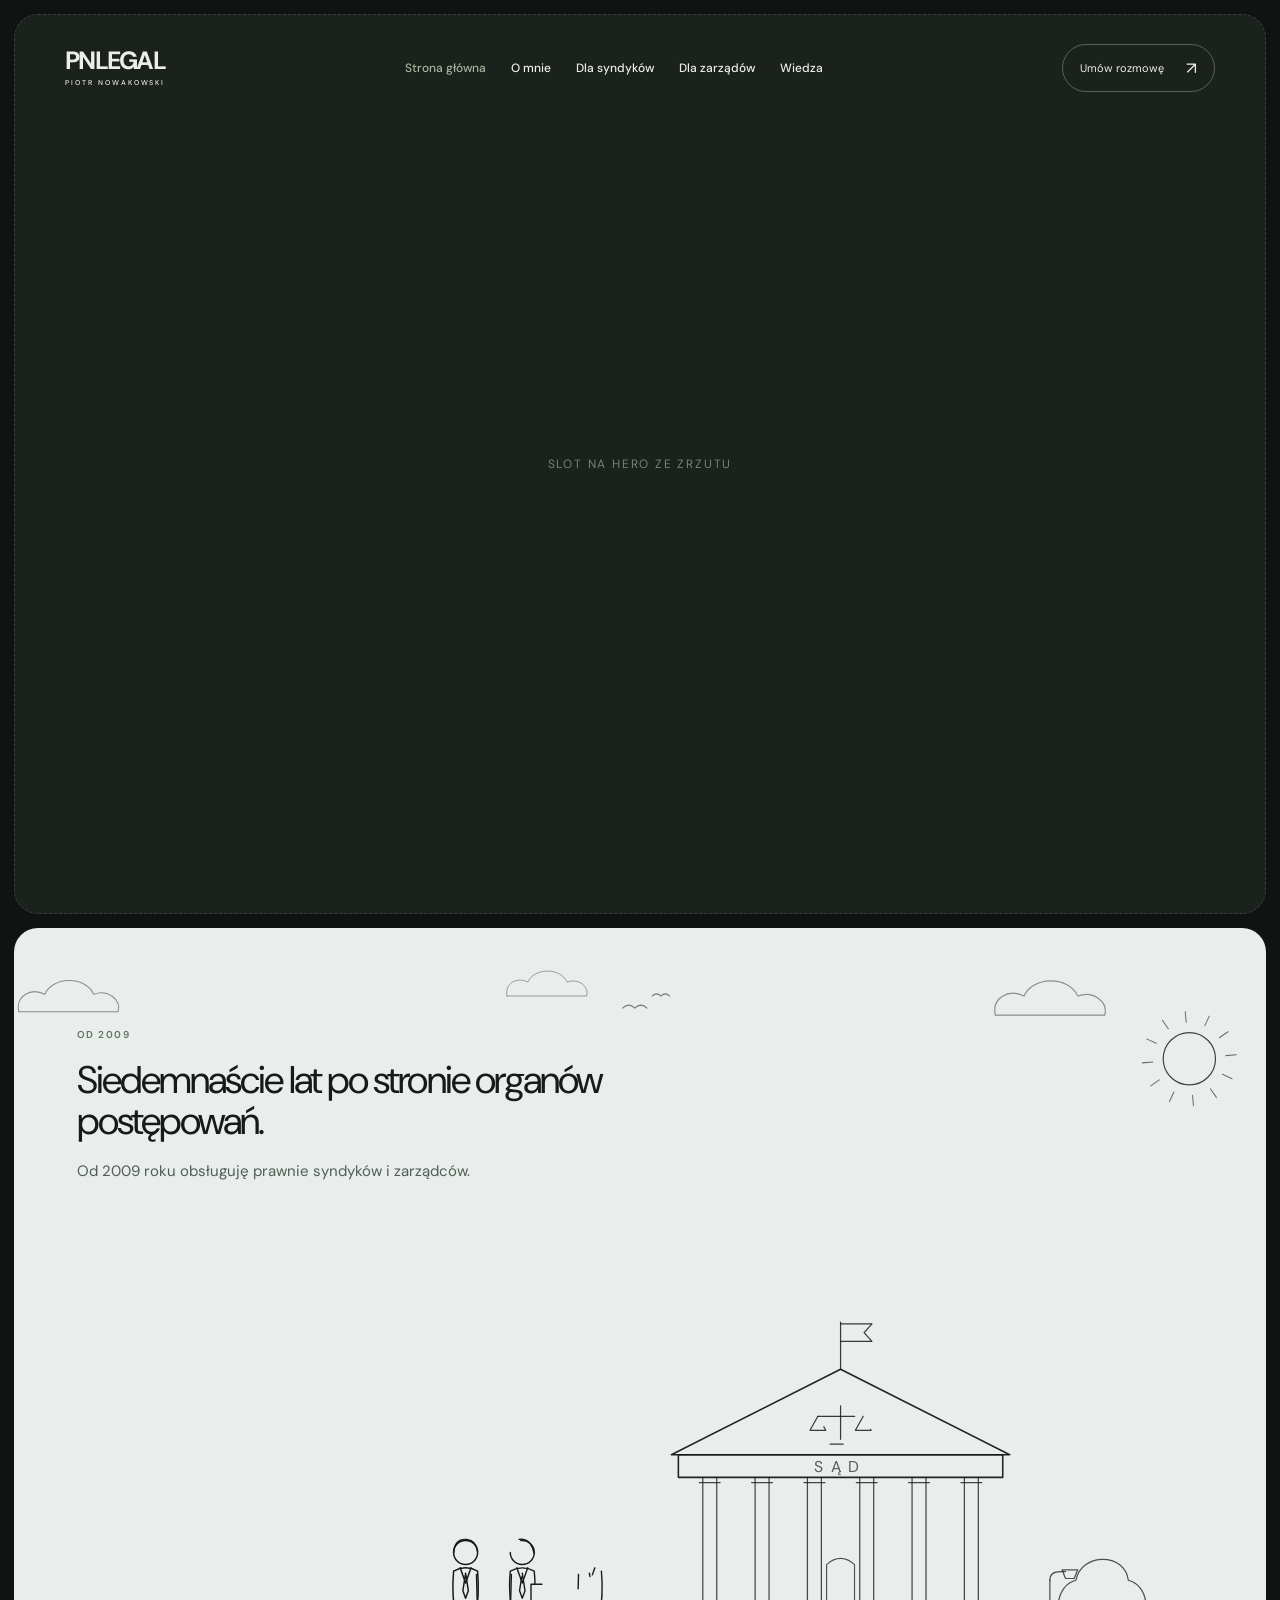
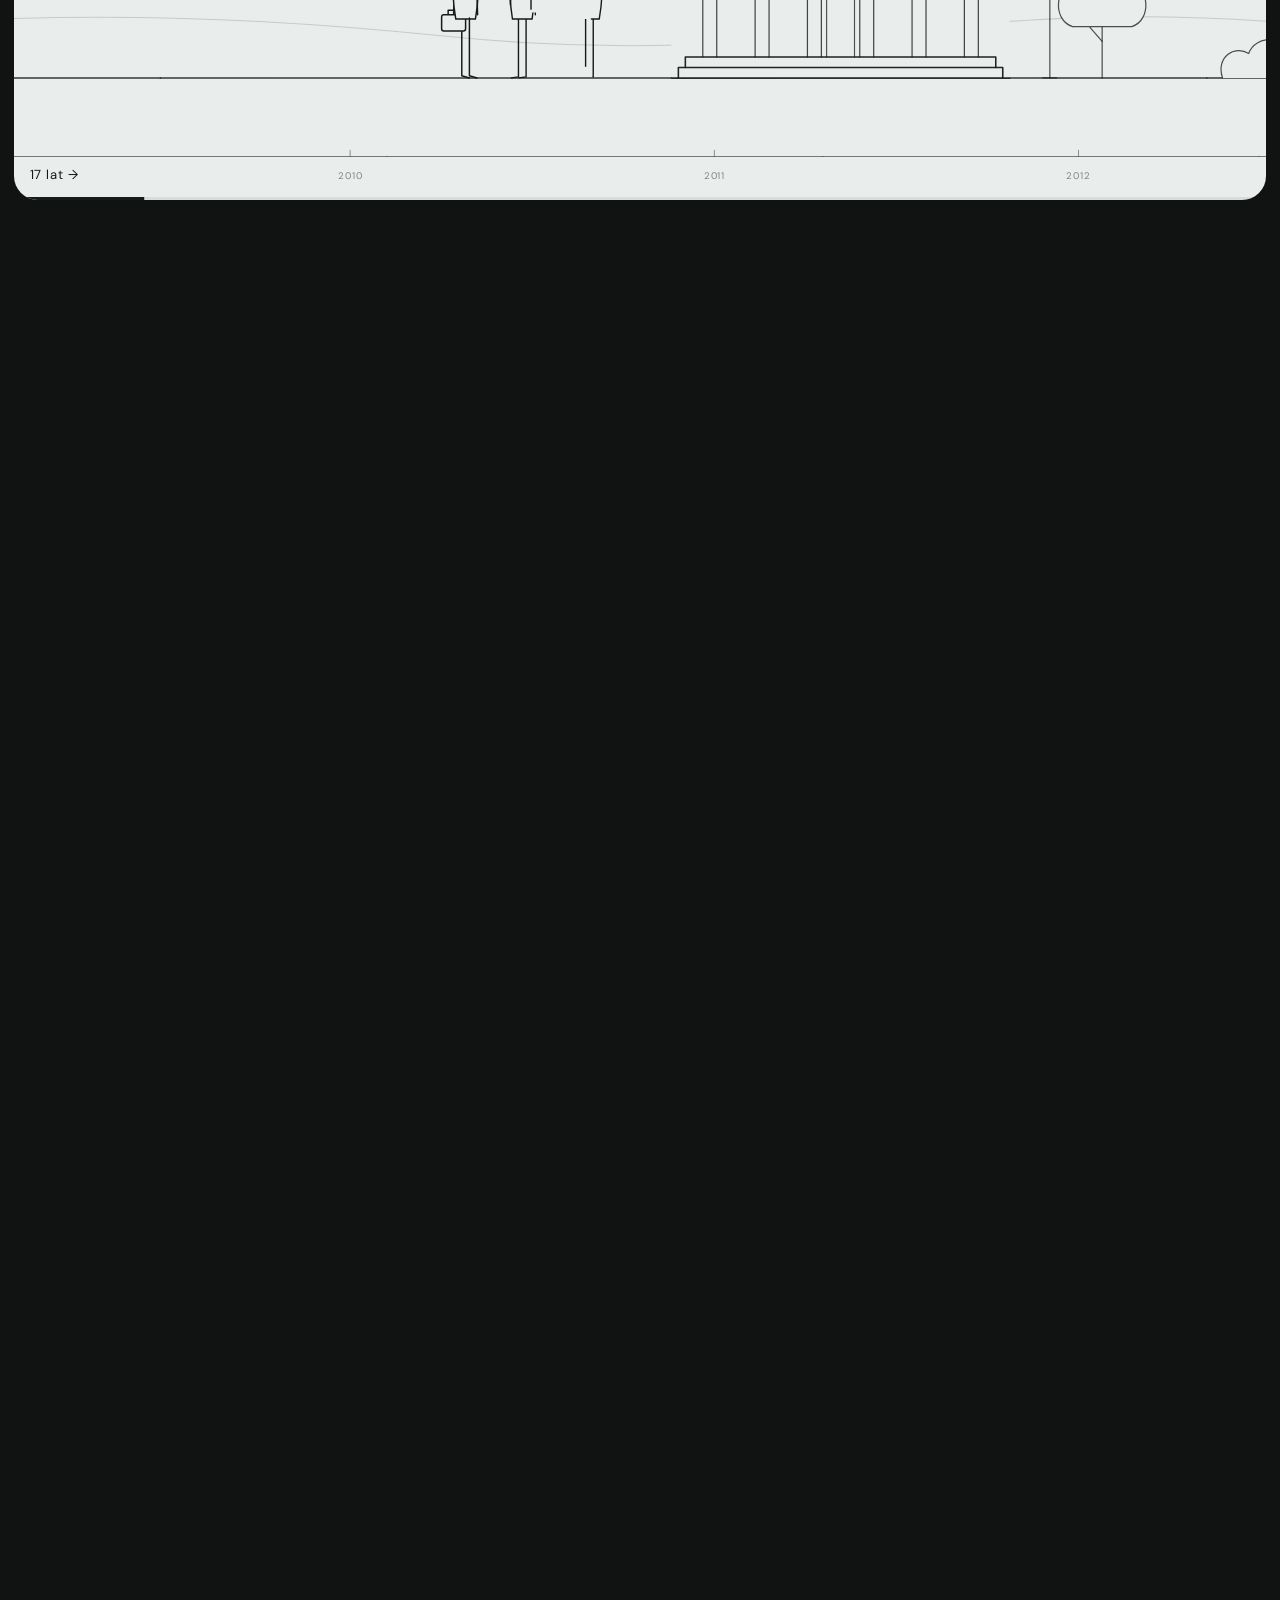
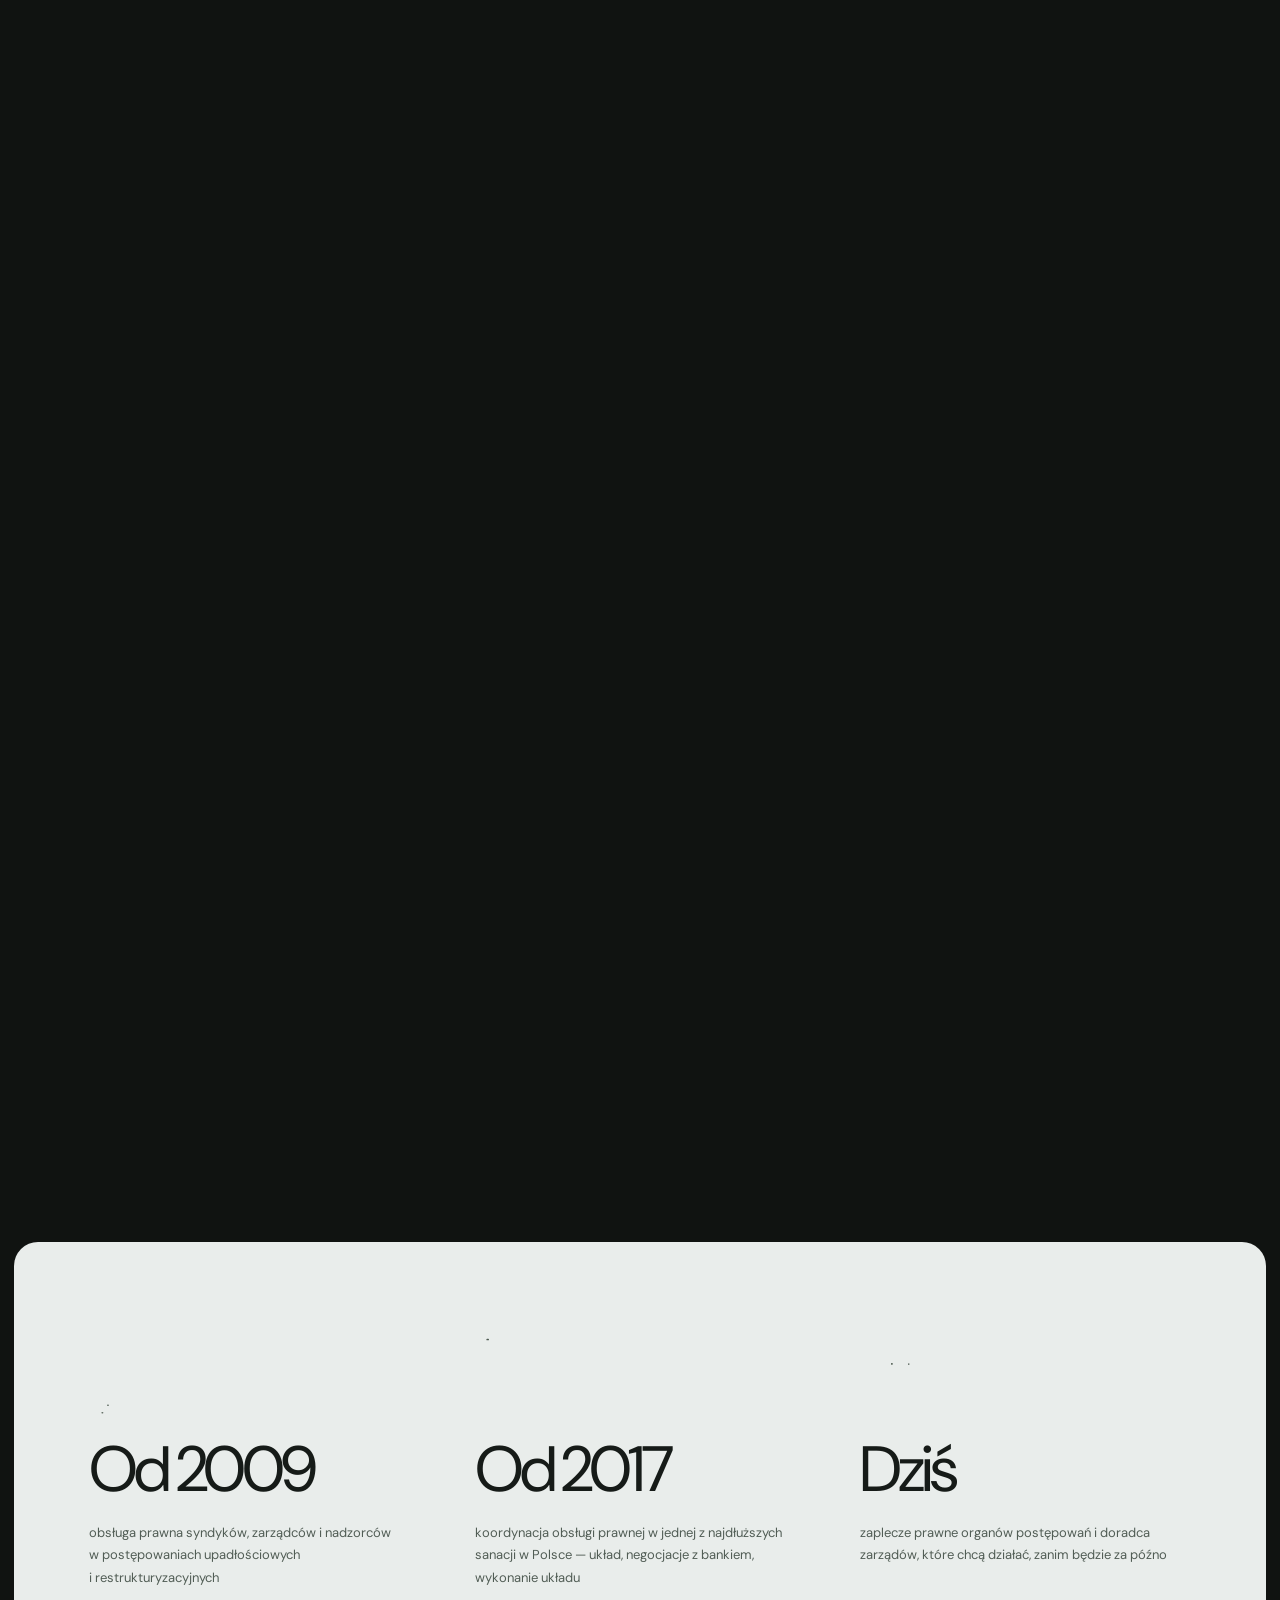
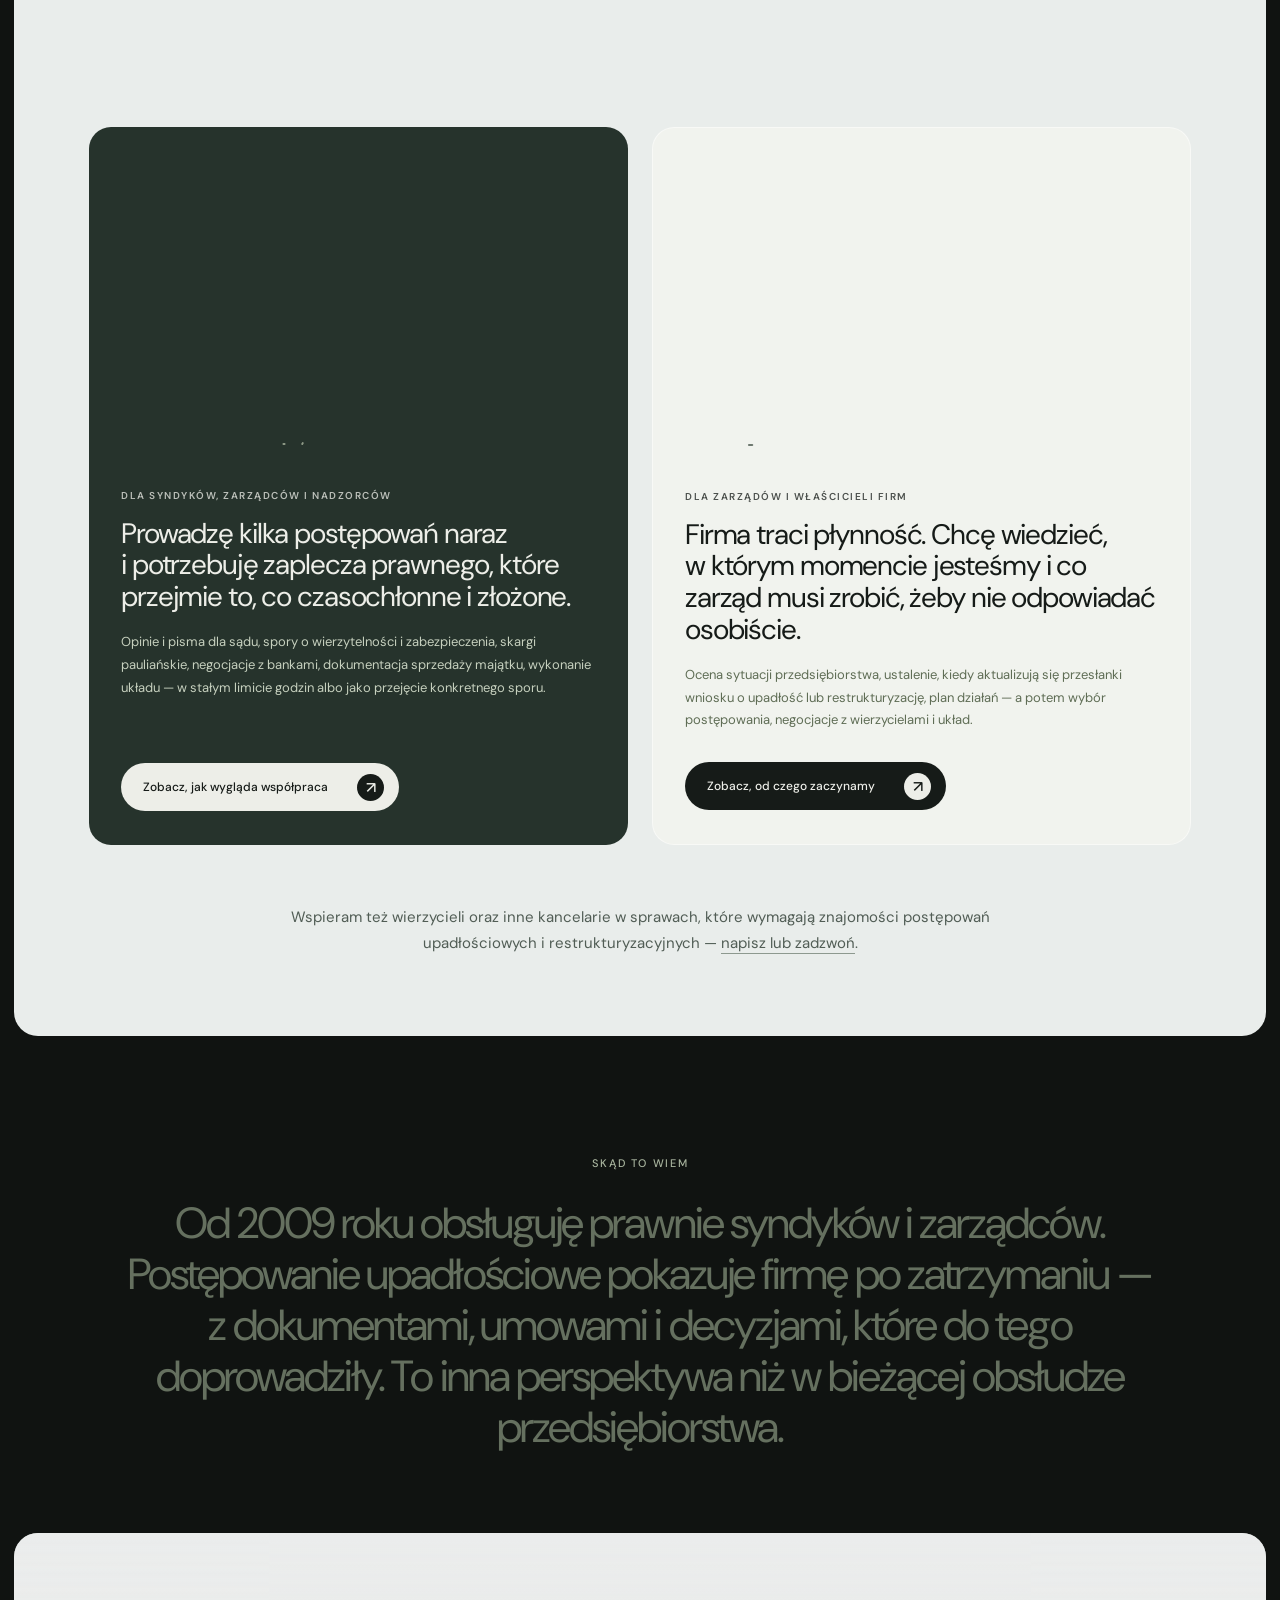
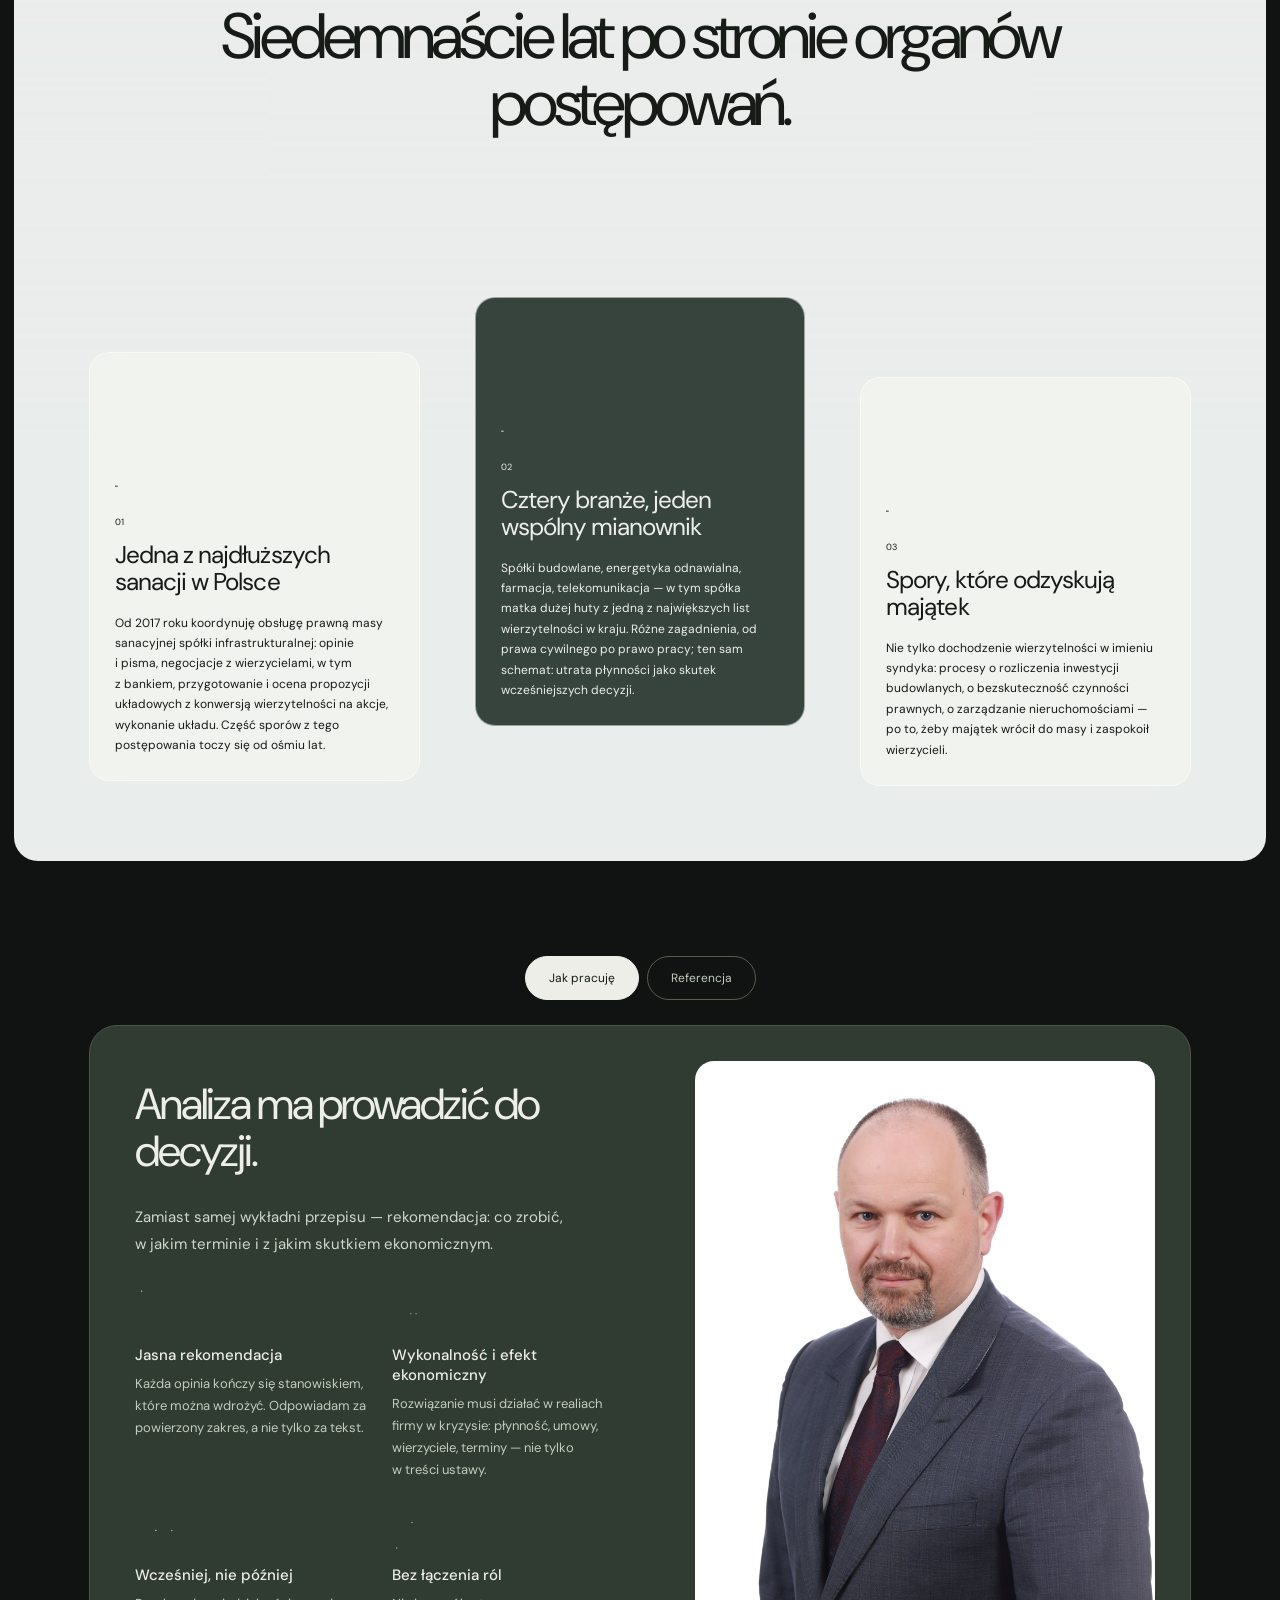
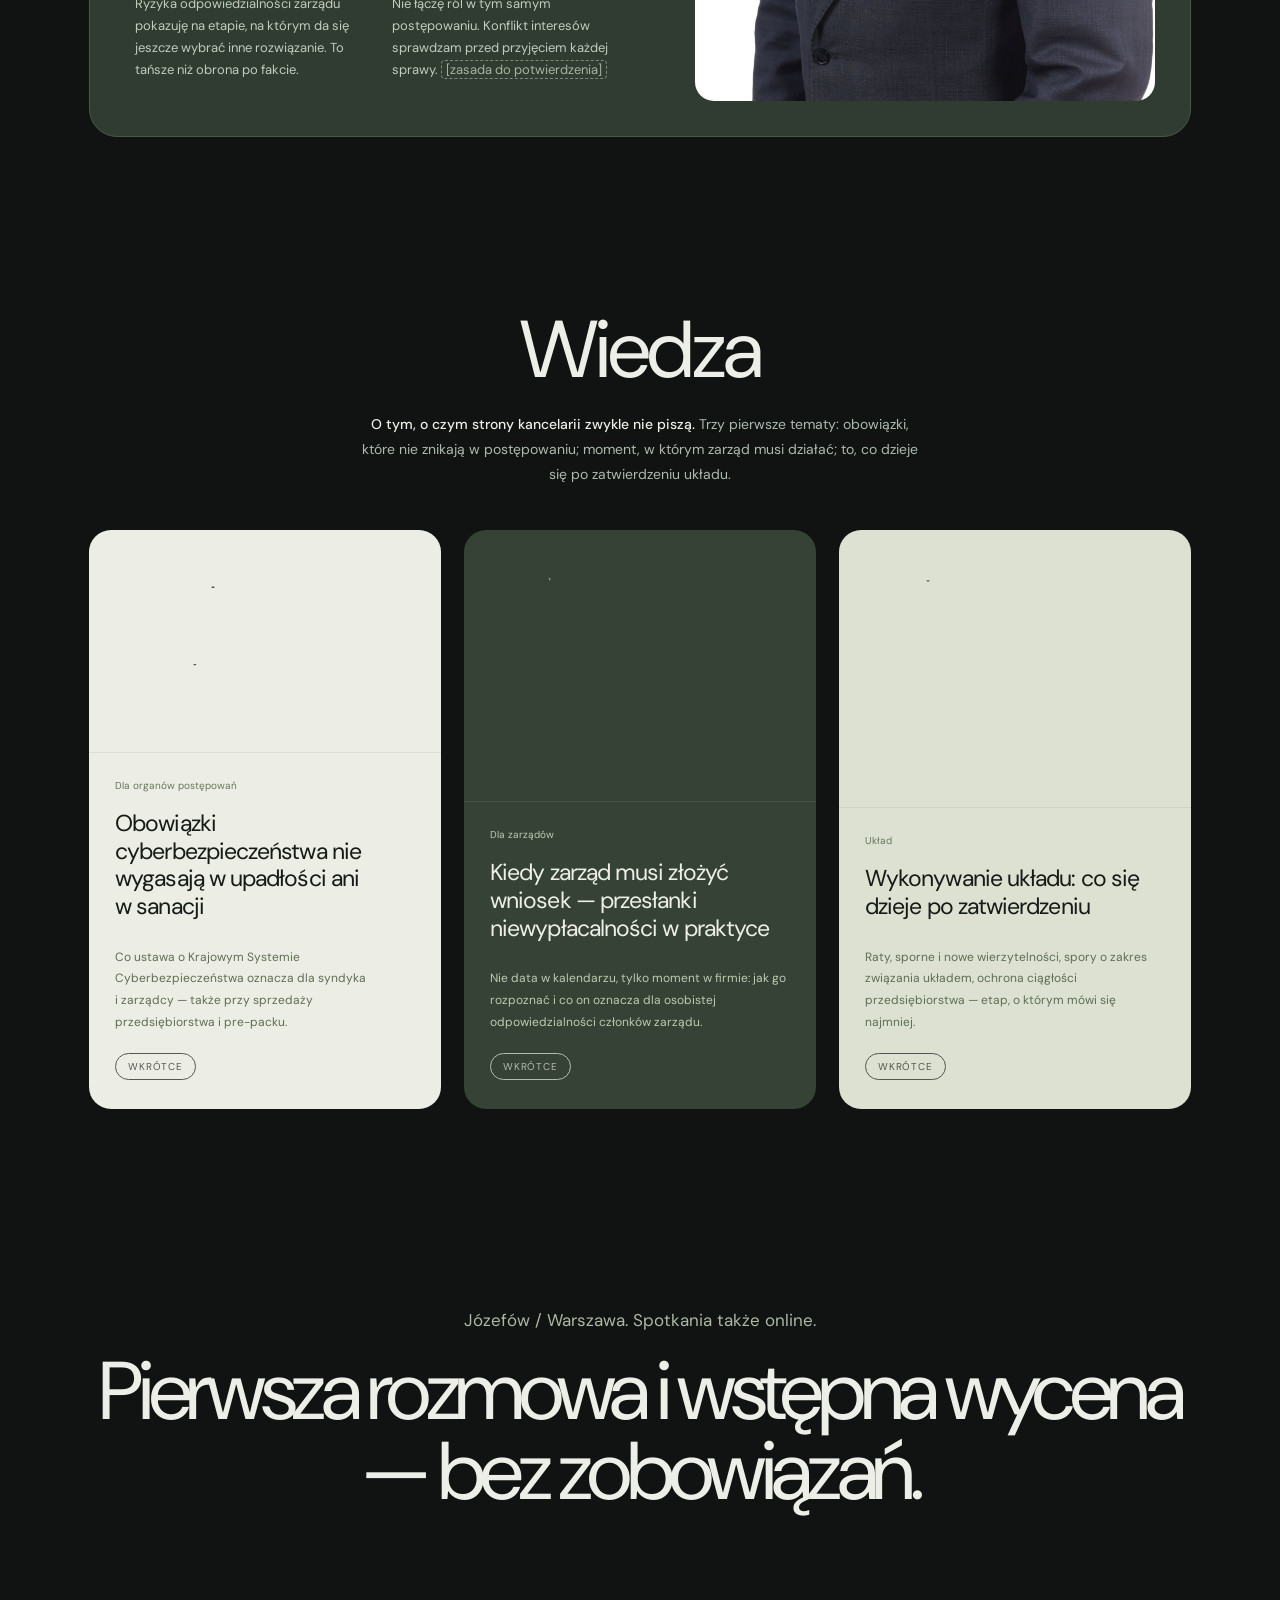
==== commit 441074ef: "Wyśrodkowanie na telefonie: fakty, liczby, „Gdzie się sprawdzam”, uprawnienia Do 760 px ikony i teks" ====
--- a/index.html
+++ b/index.html
@@ -11,7 +11,7 @@
 <link rel="preconnect" href="https://fonts.gstatic.com" crossorigin>
 <link href="https://fonts.googleapis.com/css2?family=DM+Sans:wght@400;500;600;700&display=swap" rel="stylesheet">
 <script>if(!matchMedia('(prefers-reduced-motion: reduce)').matches)document.documentElement.classList.add('anim')</script>
-<link rel="stylesheet" href="./nowy.css?v=14">
+<link rel="stylesheet" href="./nowy.css?v=15">
 </head>
 <body>
 <div class="page-shell">
@@ -177,6 +177,6 @@
   <footer><span>© 2026 PNLEGAL Piotr Nowakowski. Treści mają charakter informacyjny i nie stanowią porady prawnej ani oferty w rozumieniu art. 66 Kodeksu cywilnego.</span></footer>
 
 </div>
-<script src="./nowy.js?v=14"></script>
+<script src="./nowy.js?v=15"></script>
 </body>
 </html>
--- a/nowy.css
+++ b/nowy.css
@@ -441,3 +441,10 @@
   .form-card { padding: 24px; }
   .form-card .row { grid-template-columns: 1fr; }
 }
+
+/* środkowanie na telefonie: fakty (strona główna), liczby, „Gdzie się sprawdzam”, uprawnienia (O mnie) */
+@media (max-width: 760px) {
+  .fact, .stat, .skill-list li, .creds > div { text-align: center; }
+  .fact .fact-art, .stat .fact-art, .skill-list .q-art, .creds .q-art { margin-left: auto; margin-right: auto; }
+  .fact span, .stat > span, .skill-list p, .creds p { margin-left: auto; margin-right: auto; }
+}
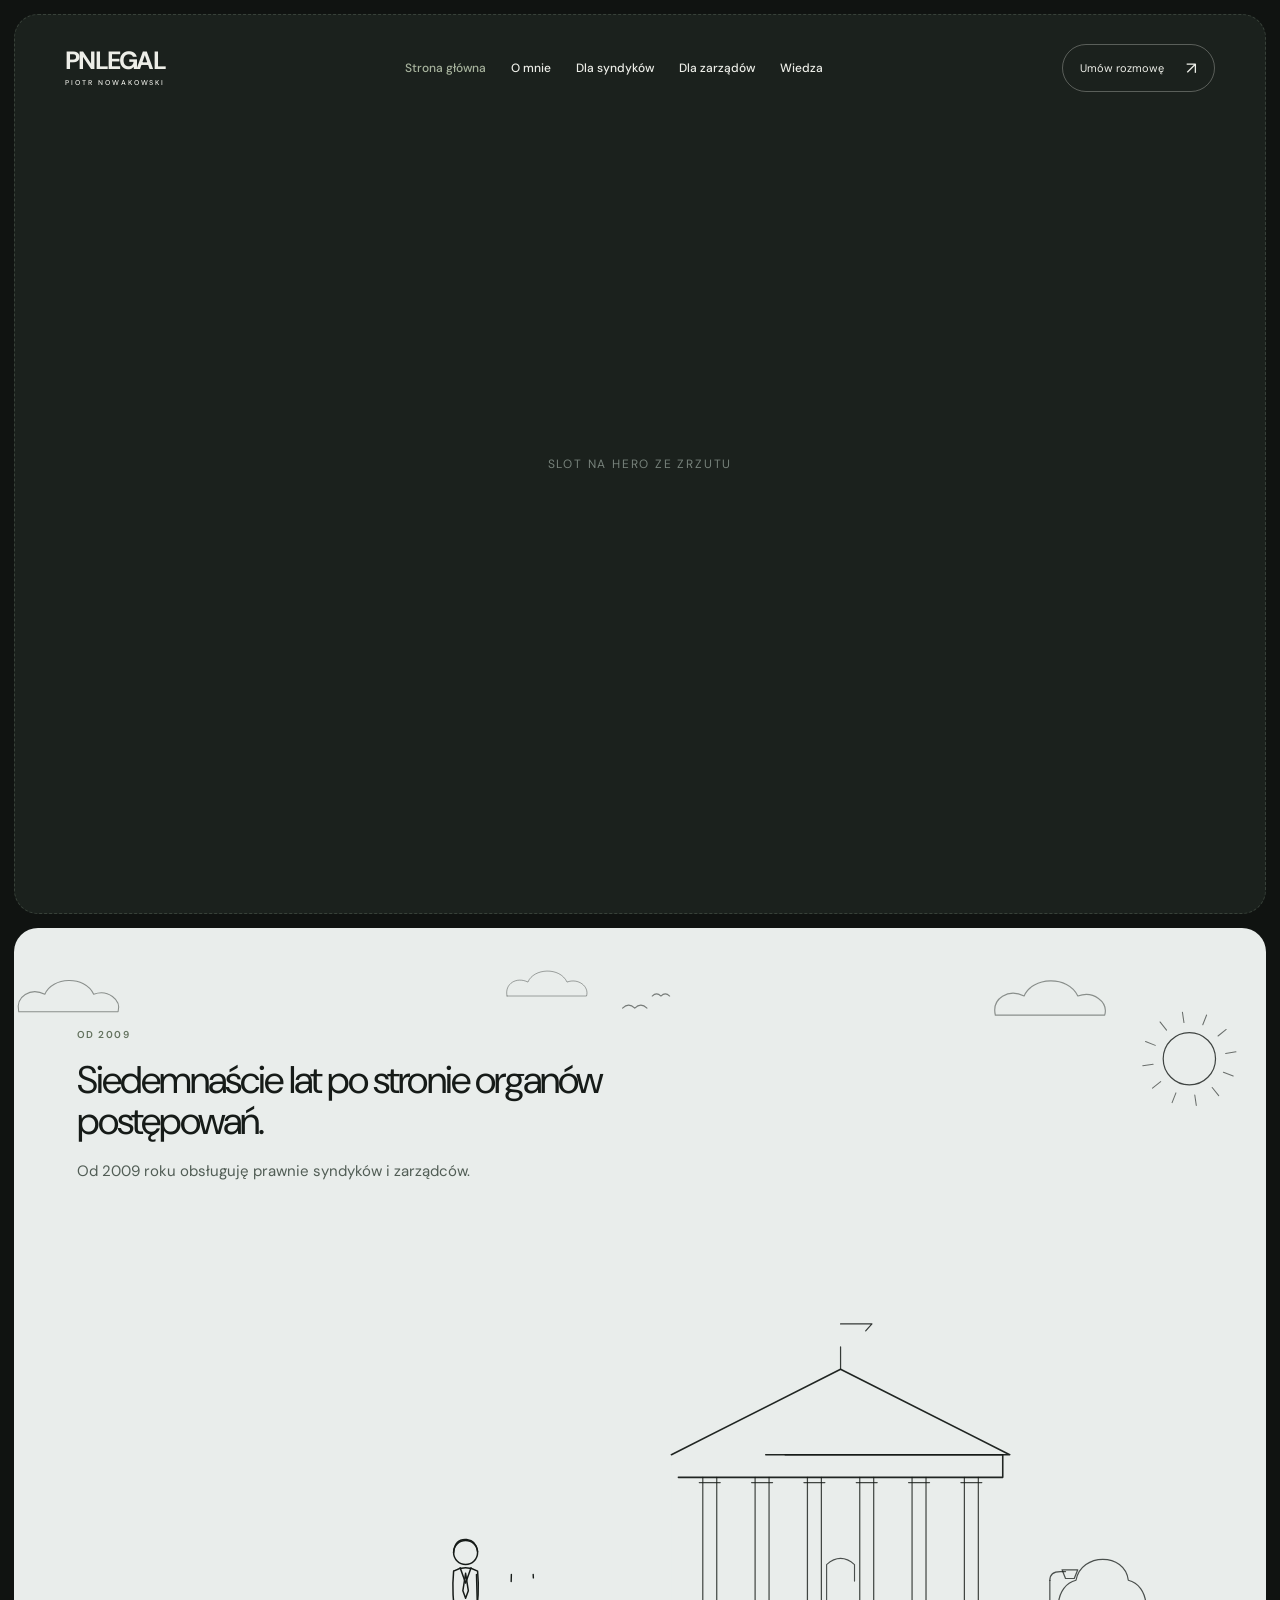
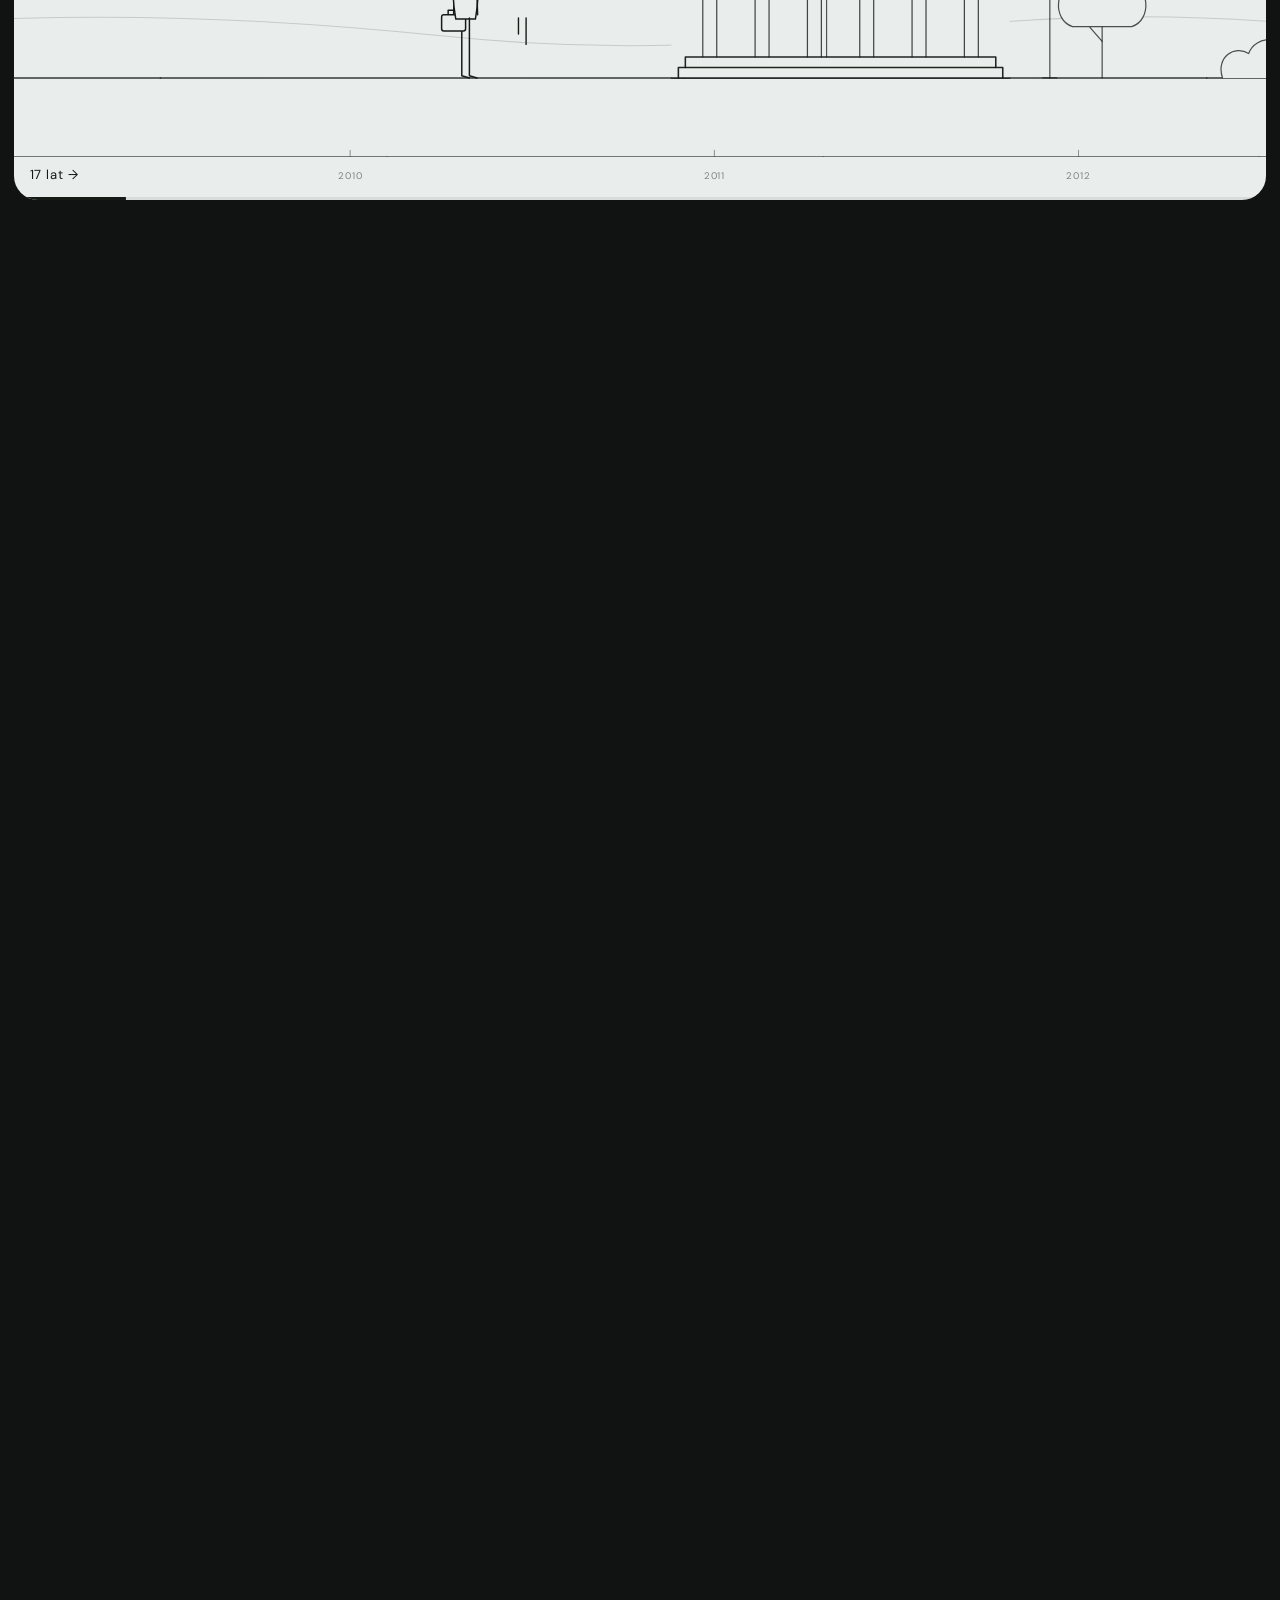
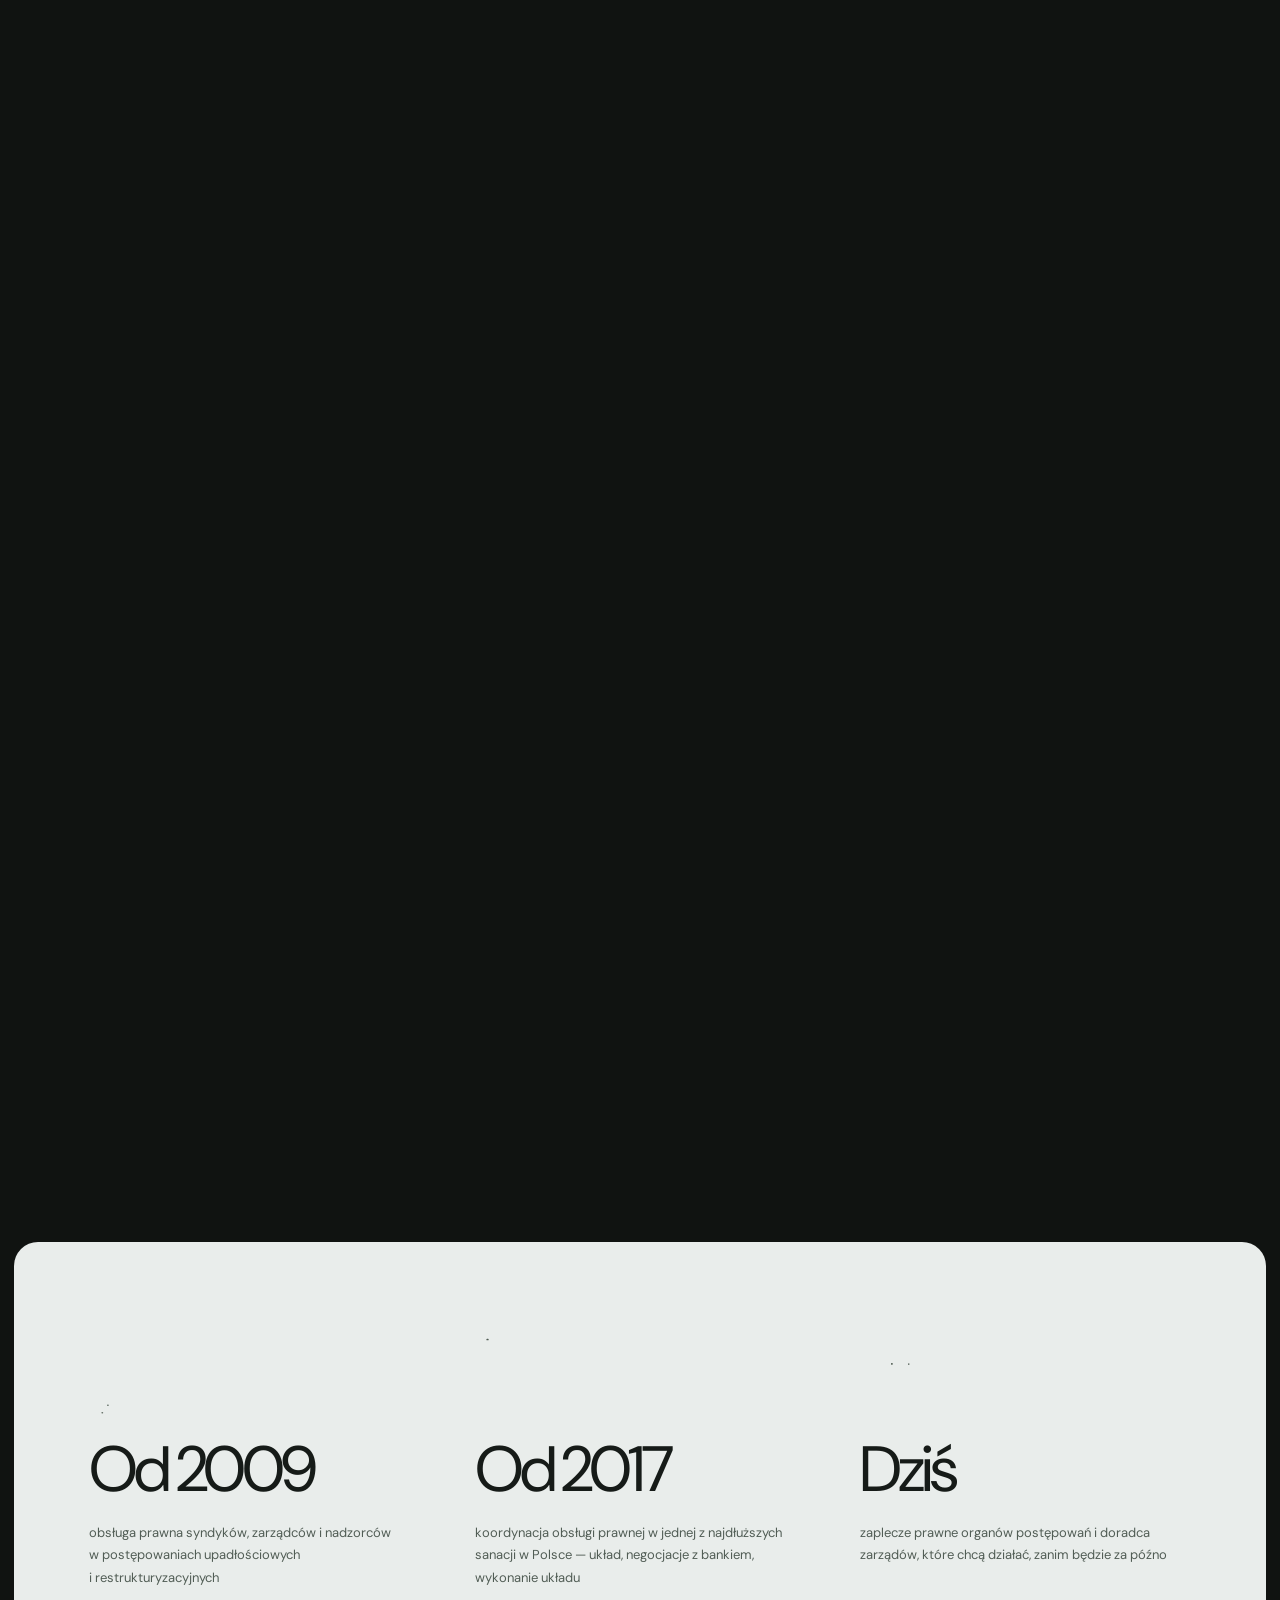
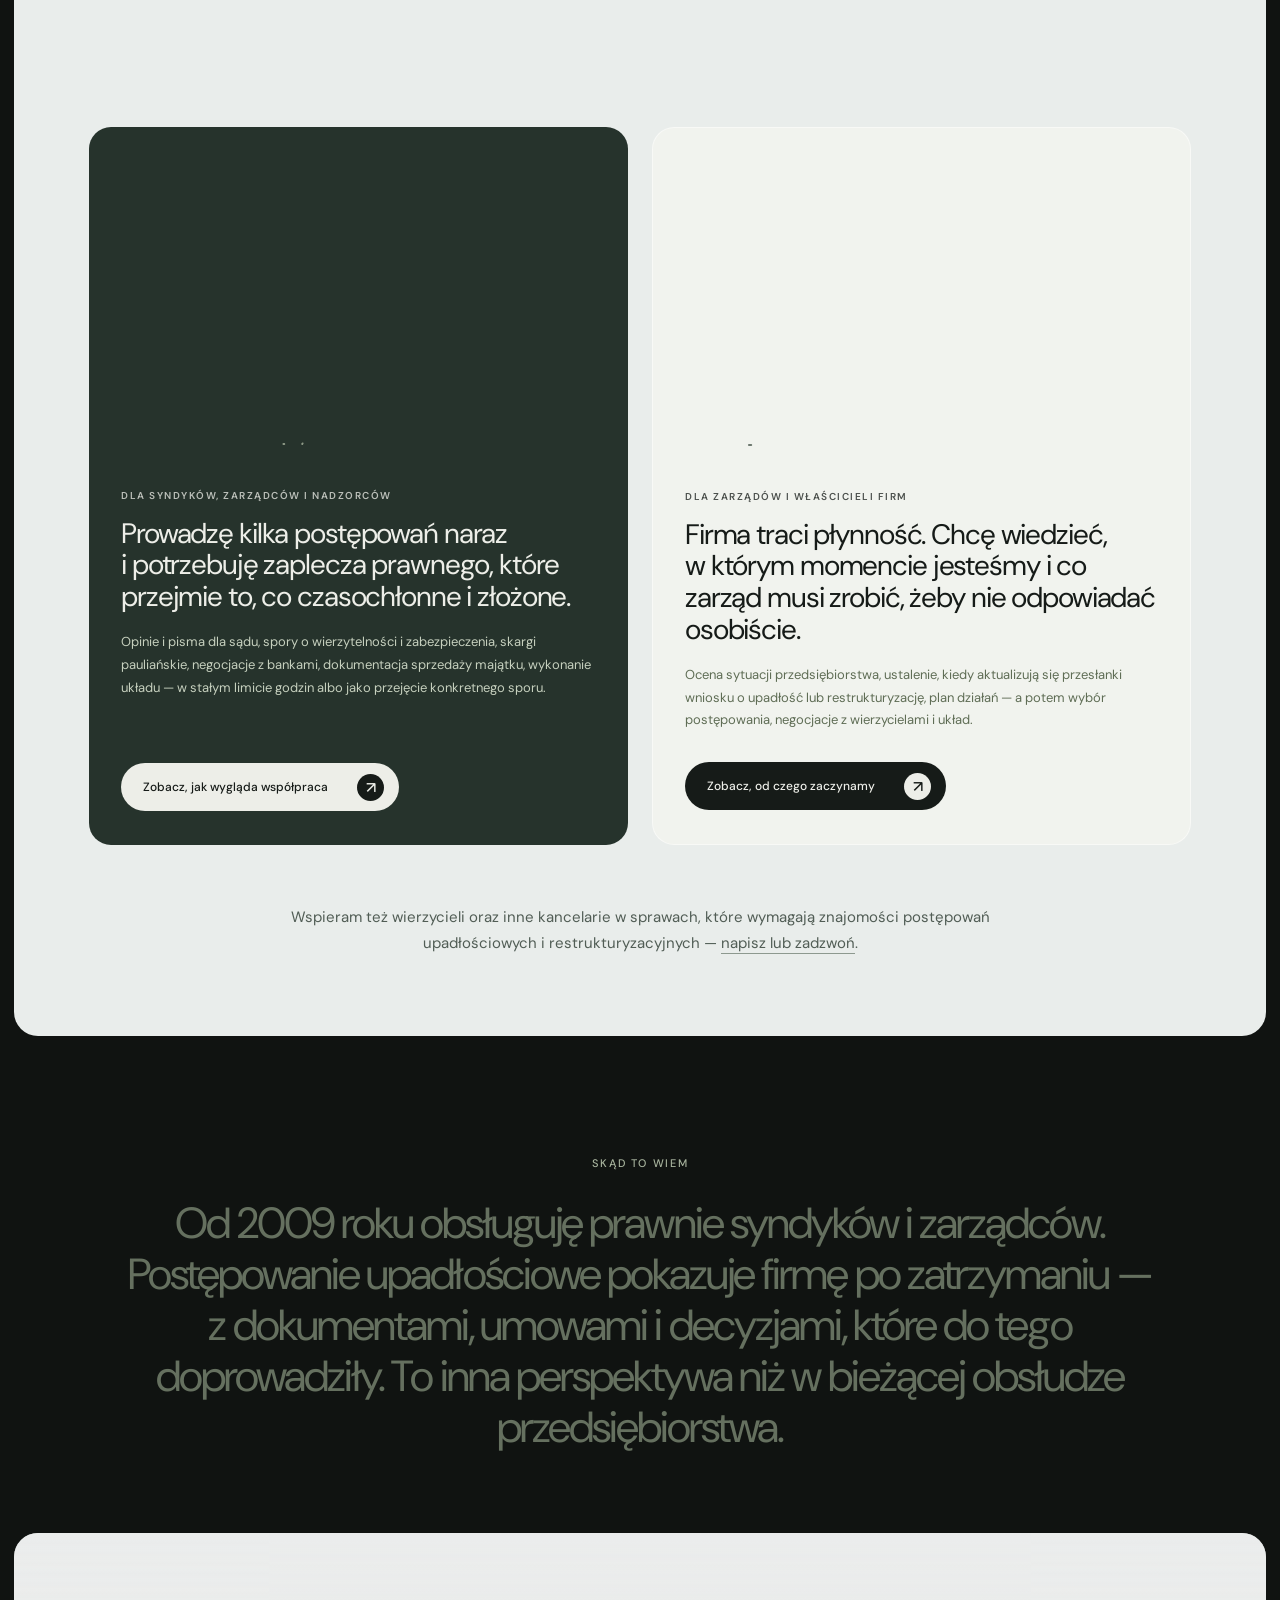
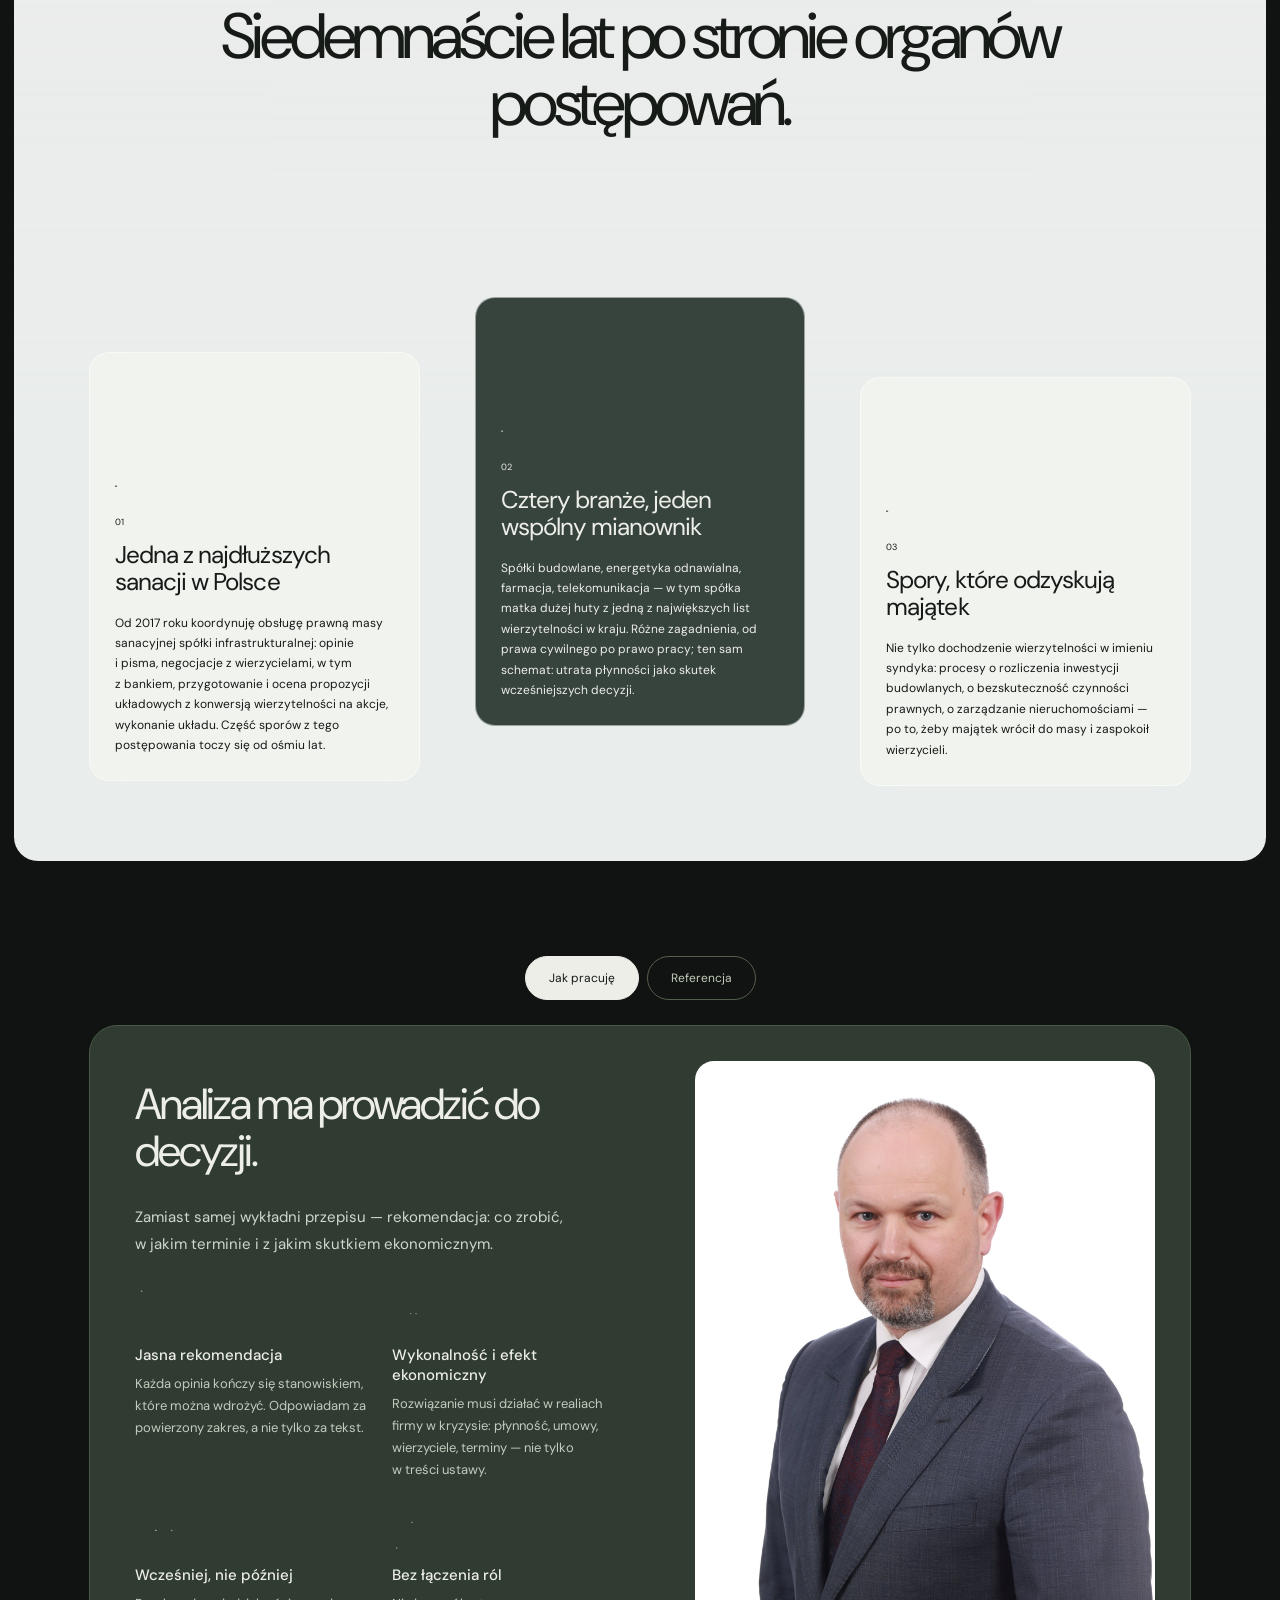
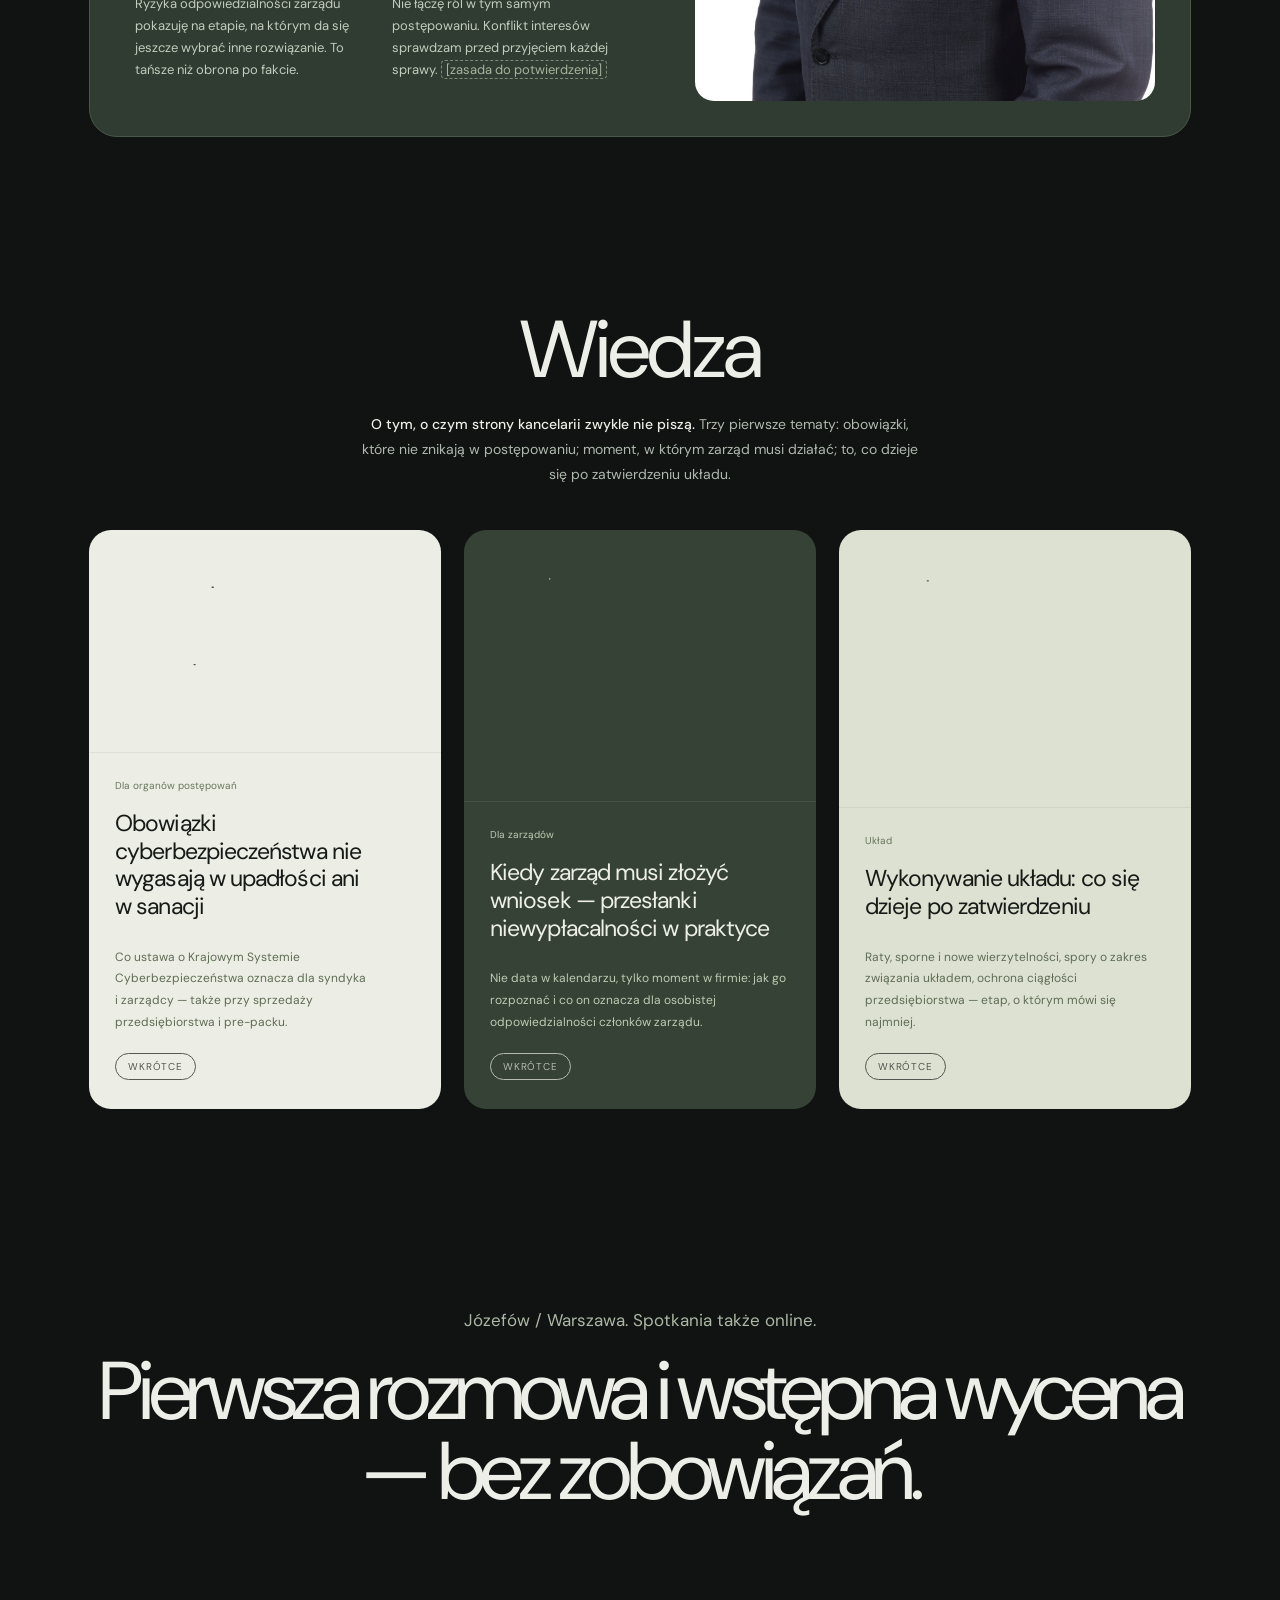
==== commit c1b19808: "Wyśrodkowanie na telefonie: panel „Jak pracuję” i „Referencja” na stronie głównej Do 760 px nagłówek" ====
--- a/index.html
+++ b/index.html
@@ -11,7 +11,7 @@
 <link rel="preconnect" href="https://fonts.gstatic.com" crossorigin>
 <link href="https://fonts.googleapis.com/css2?family=DM+Sans:wght@400;500;600;700&display=swap" rel="stylesheet">
 <script>if(!matchMedia('(prefers-reduced-motion: reduce)').matches)document.documentElement.classList.add('anim')</script>
-<link rel="stylesheet" href="./nowy.css?v=15">
+<link rel="stylesheet" href="./nowy.css?v=16">
 </head>
 <body>
 <div class="page-shell">
@@ -177,6 +177,6 @@
   <footer><span>© 2026 PNLEGAL Piotr Nowakowski. Treści mają charakter informacyjny i nie stanowią porady prawnej ani oferty w rozumieniu art. 66 Kodeksu cywilnego.</span></footer>
 
 </div>
-<script src="./nowy.js?v=15"></script>
+<script src="./nowy.js?v=16"></script>
 </body>
 </html>
--- a/nowy.css
+++ b/nowy.css
@@ -442,9 +442,10 @@
   .form-card .row { grid-template-columns: 1fr; }
 }
 
-/* środkowanie na telefonie: fakty (strona główna), liczby, „Gdzie się sprawdzam”, uprawnienia (O mnie) */
+/* środkowanie na telefonie: fakty i „Jak pracuję” / „Referencja” (strona główna), liczby, „Gdzie się sprawdzam”, uprawnienia (O mnie) */
 @media (max-width: 760px) {
-  .fact, .stat, .skill-list li, .creds > div { text-align: center; }
-  .fact .fact-art, .stat .fact-art, .skill-list .q-art, .creds .q-art { margin-left: auto; margin-right: auto; }
+  .fact, .stat, .skill-list li, .creds > div, .approach-text { text-align: center; }
+  .fact .fact-art, .stat .fact-art, .skill-list .q-art, .creds .q-art, .quality-list .q-art { margin-left: auto; margin-right: auto; }
   .fact span, .stat > span, .skill-list p, .creds p { margin-left: auto; margin-right: auto; }
-}
+  .approach-text h2, .approach-text > p, .approach-text blockquote, .approach-text cite { margin-left: auto; margin-right: auto; }
+}
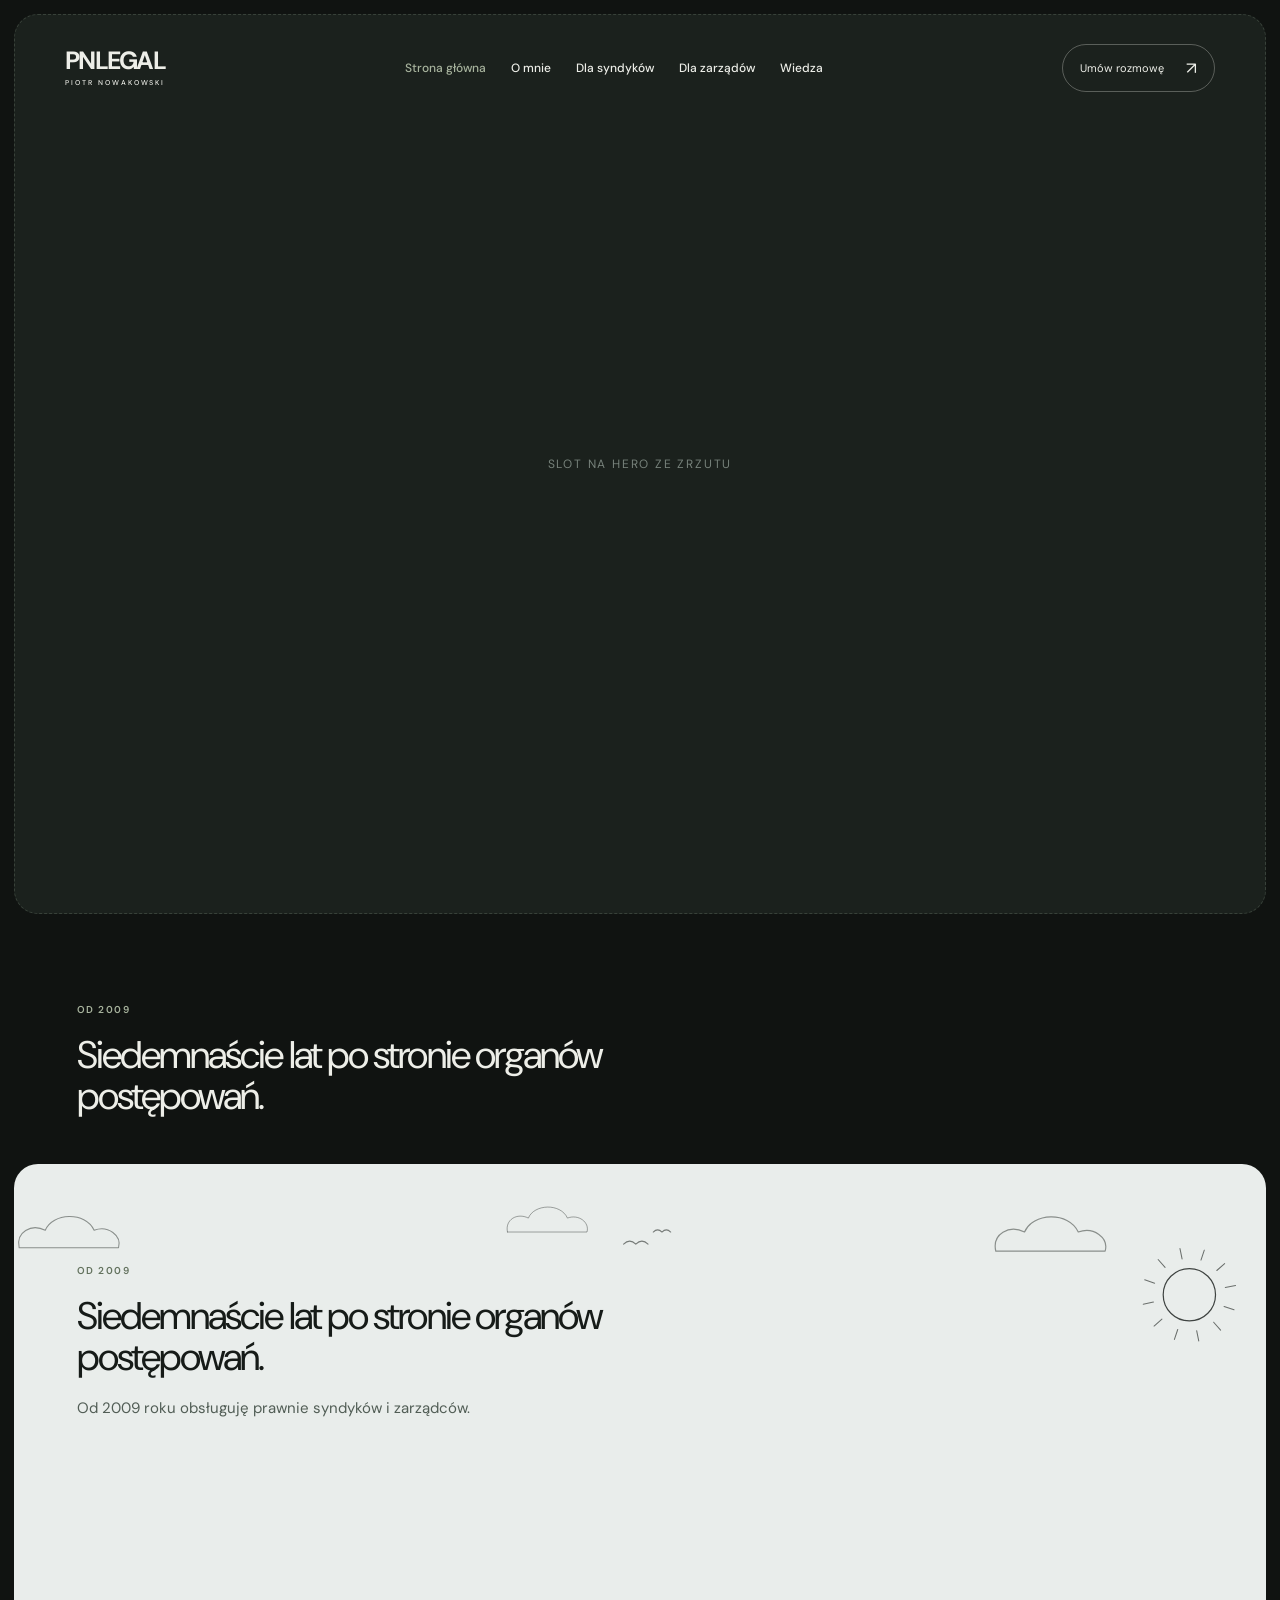
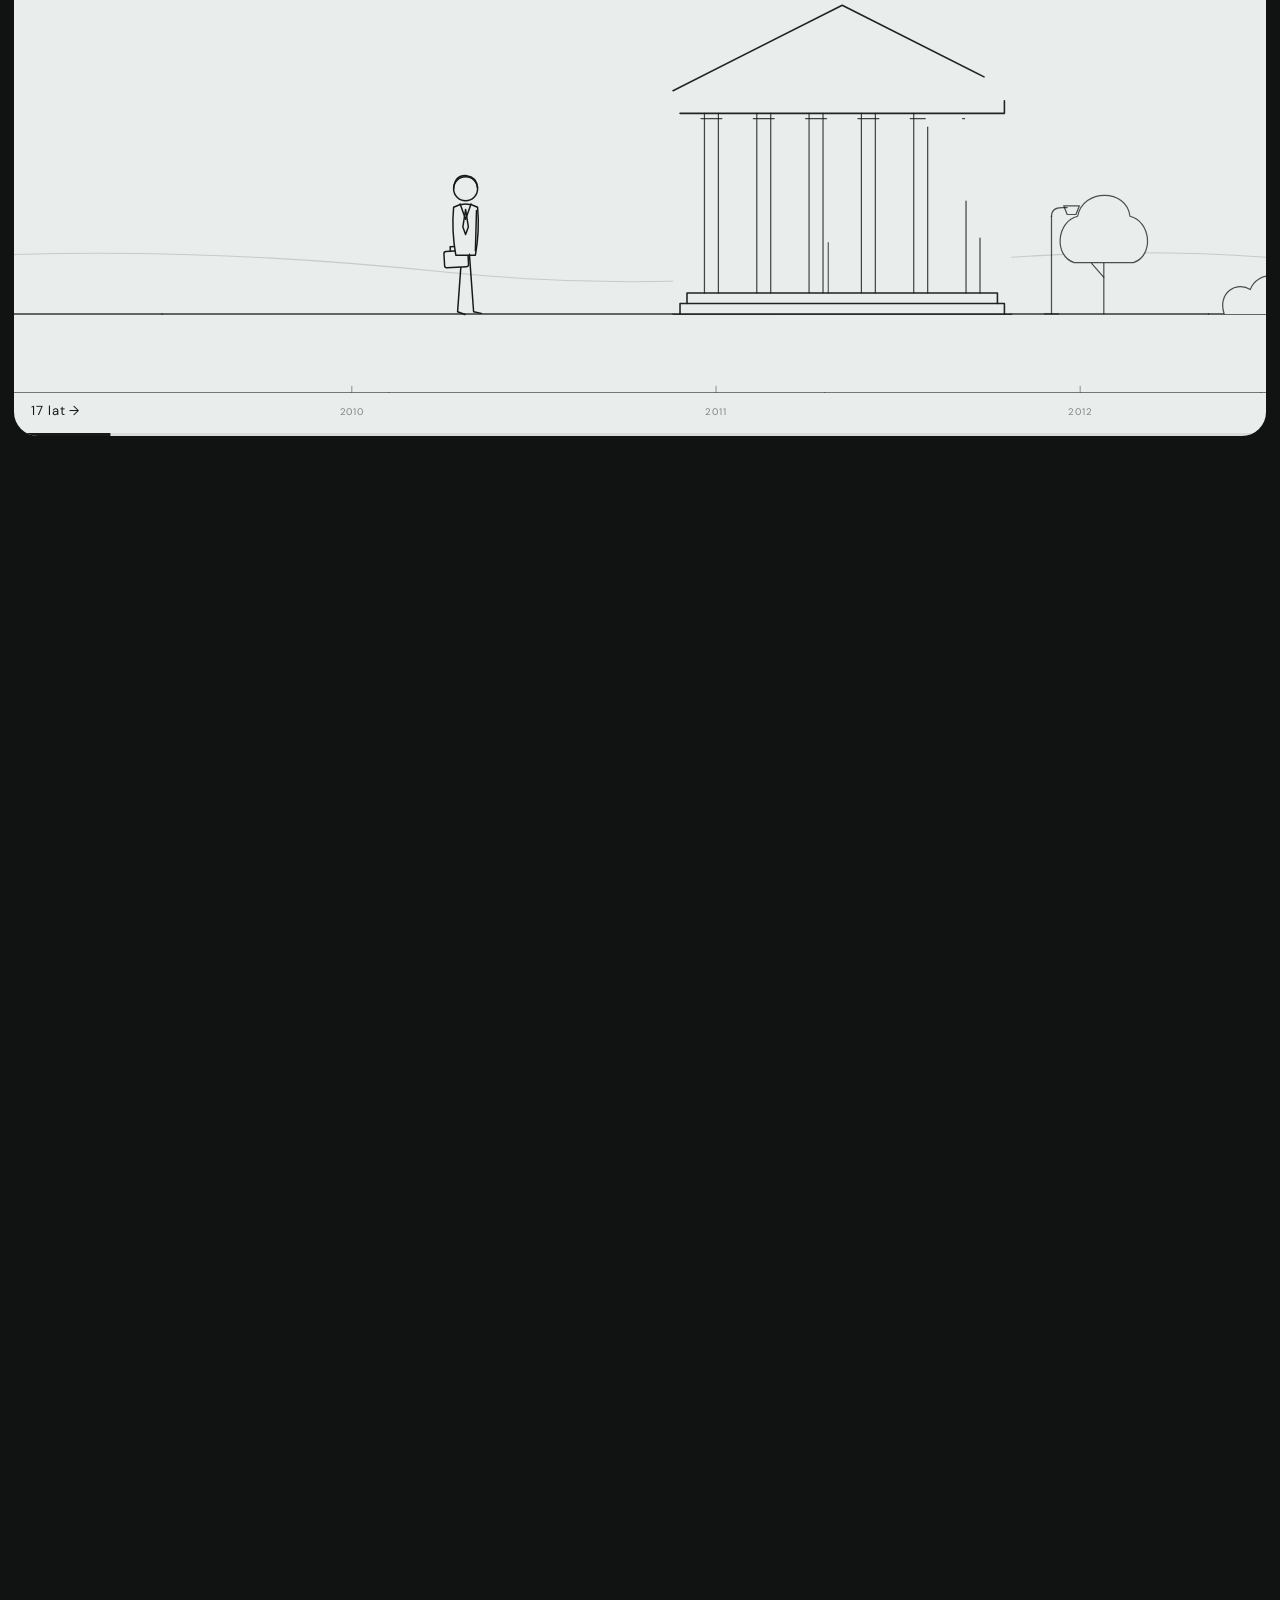
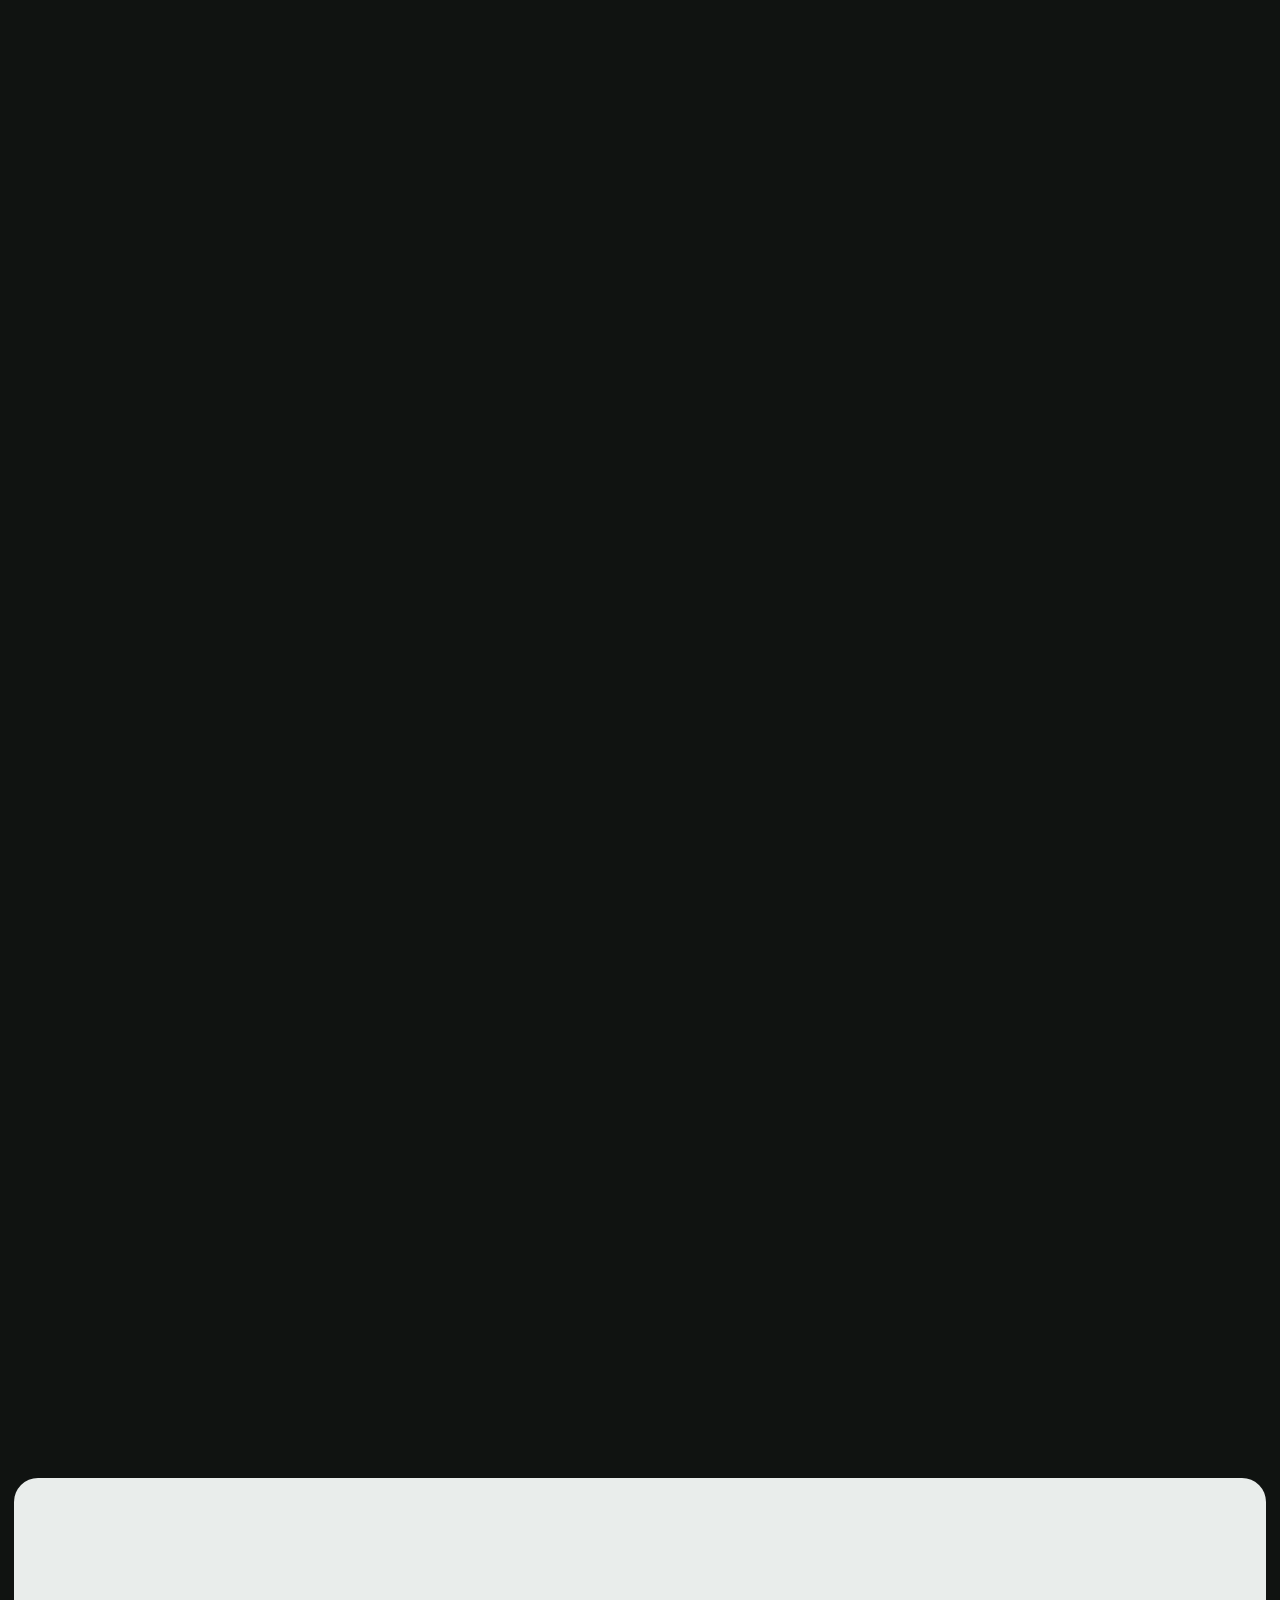
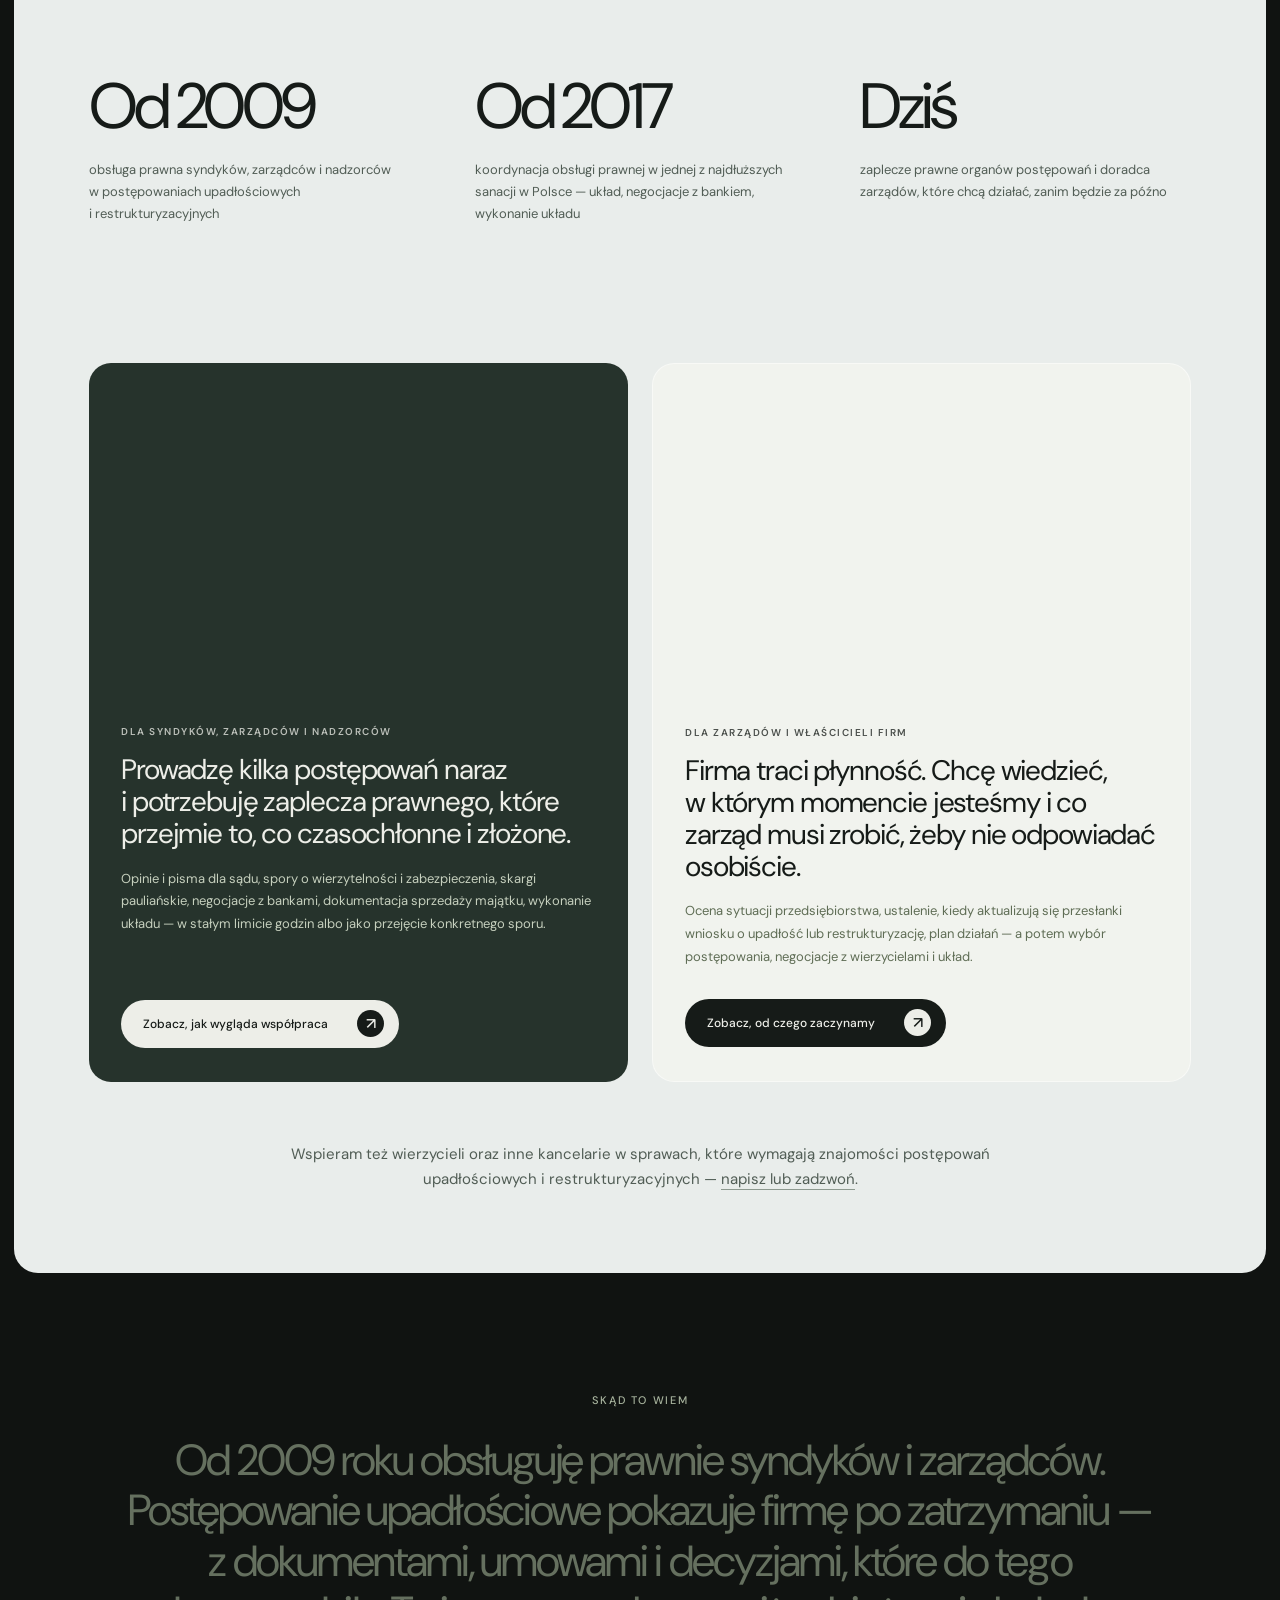
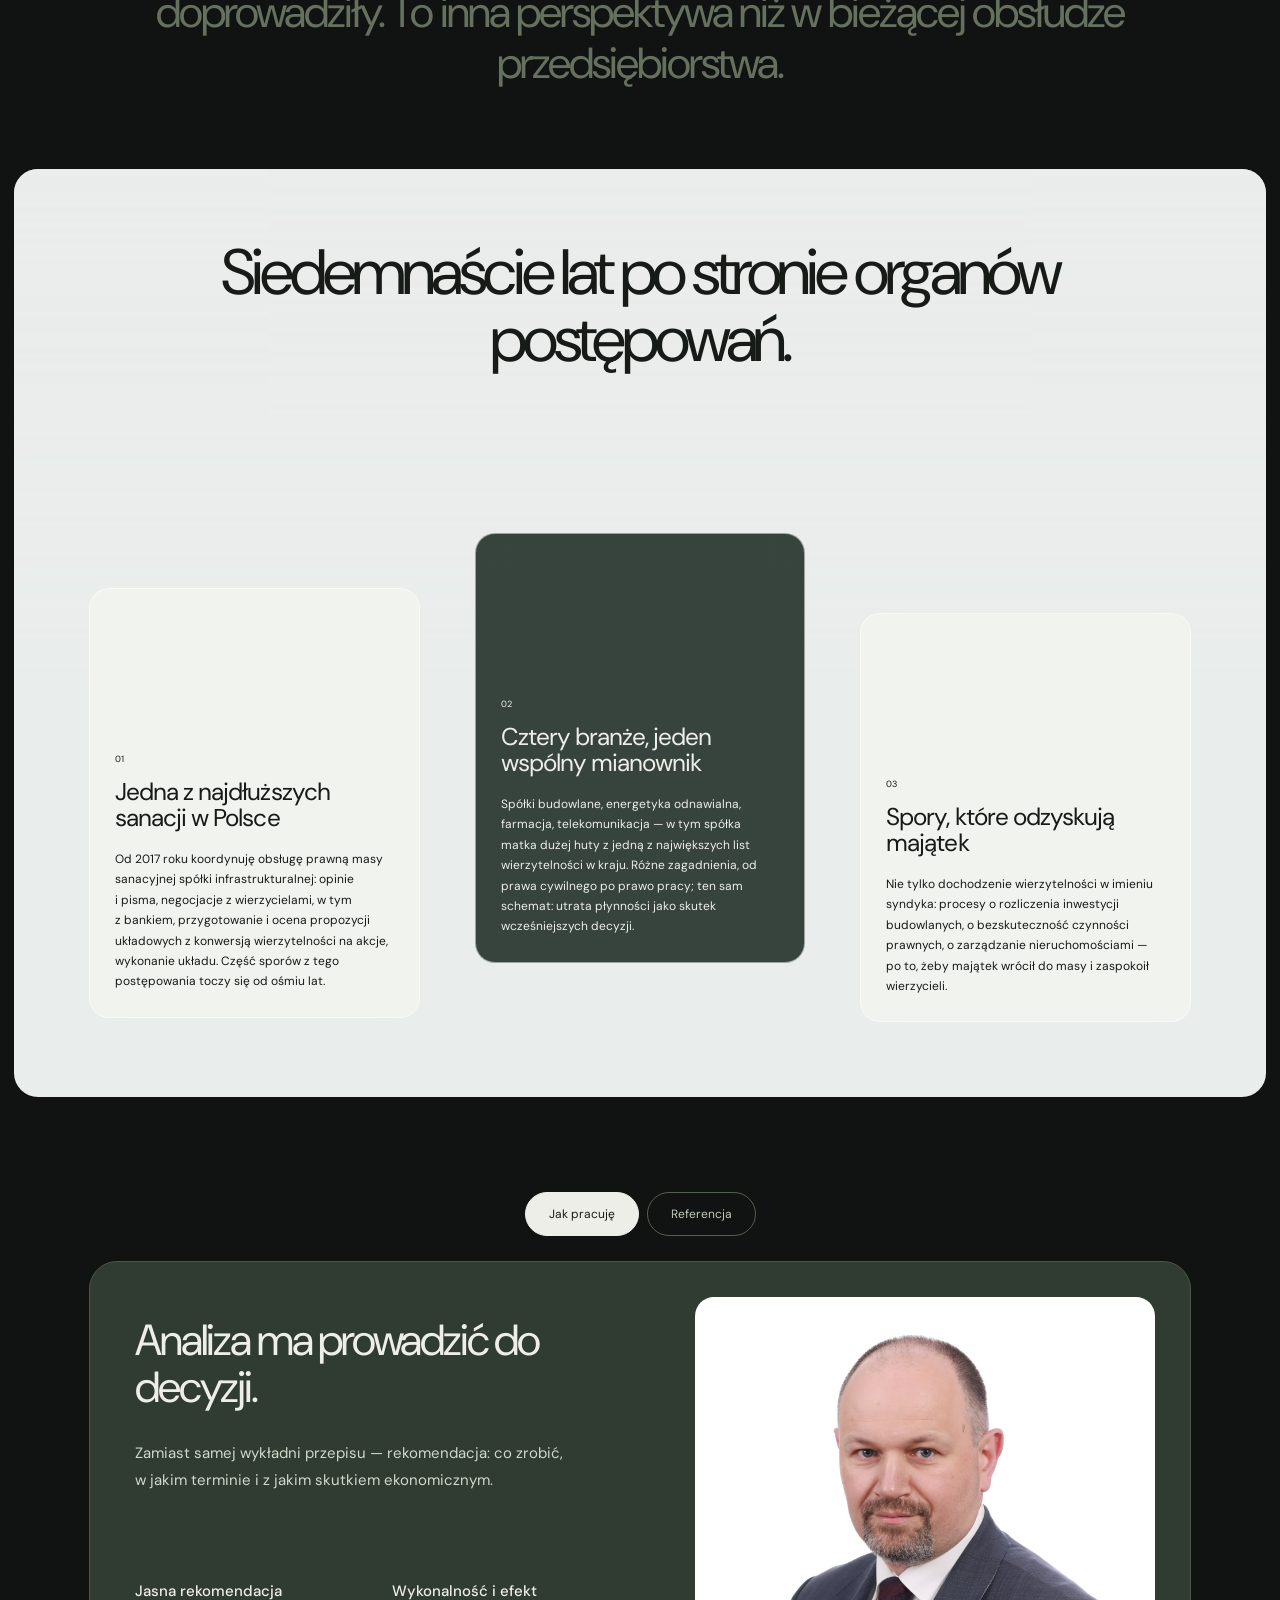
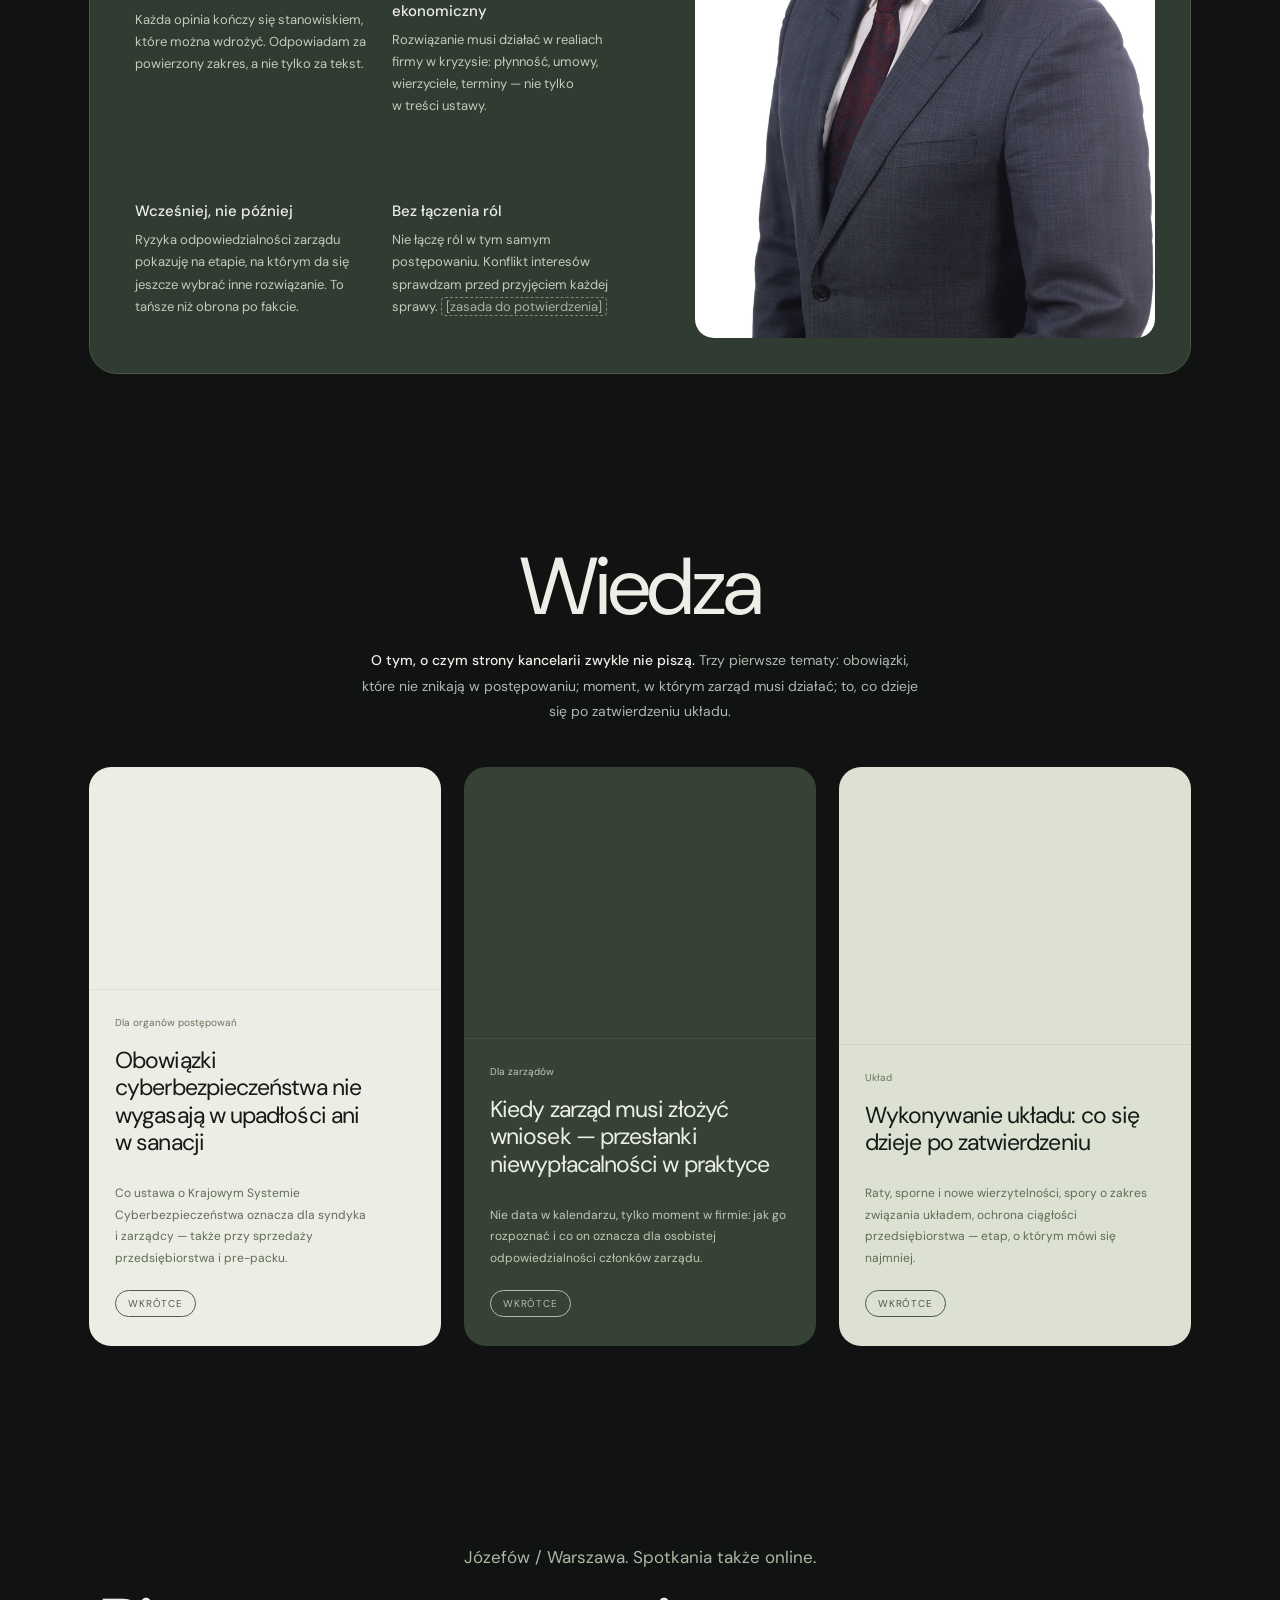
==== commit 2a03764c: "Biały nagłówek „Od 2009 — Siedemnaście lat…” nad panelem opowieści Ten sam nagłówek co w pierwszym k" ====
--- a/index.html
+++ b/index.html
@@ -11,7 +11,7 @@
 <link rel="preconnect" href="https://fonts.gstatic.com" crossorigin>
 <link href="https://fonts.googleapis.com/css2?family=DM+Sans:wght@400;500;600;700&display=swap" rel="stylesheet">
 <script>if(!matchMedia('(prefers-reduced-motion: reduce)').matches)document.documentElement.classList.add('anim')</script>
-<link rel="stylesheet" href="./nowy.css?v=16">
+<link rel="stylesheet" href="./nowy.css?v=17">
 </head>
 <body>
 <div class="page-shell">
@@ -26,6 +26,12 @@
 </nav>
     <p>Slot na Hero ze zrzutu</p>
   </section>
+
+  <!-- nagłówek opowieści na ciemnym tle, nad jasnym panelem (ten sam co w pierwszym kroku, tylko biały) -->
+  <div class="story-head">
+    <span class="eyebrow">Od 2009</span>
+    <h2 class="story-head-t">Siedemnaście lat po stronie organów postępowań.</h2>
+  </div>
 
   <!-- ===== OPOWIEŚĆ KRESKĄ (mechanika 1:1 z kredytyubezpieczenia: hero-pin + site.js) ===== -->
   <div class="story-pin" id="story-pin">
@@ -177,6 +183,6 @@
   <footer><span>© 2026 PNLEGAL Piotr Nowakowski. Treści mają charakter informacyjny i nie stanowią porady prawnej ani oferty w rozumieniu art. 66 Kodeksu cywilnego.</span></footer>
 
 </div>
-<script src="./nowy.js?v=16"></script>
+<script src="./nowy.js?v=17"></script>
 </body>
 </html>
--- a/nowy.css
+++ b/nowy.css
@@ -35,6 +35,10 @@
 /* ===== OPOWIEŚĆ KRESKĄ =====
    Mechanika 1:1 z kredytyubezpieczenia (.hero-pin / sticky / story-step / story-bar).
    Kolory i typografia z Domino: papierowy panel (jak hero Domino), linia w kolorze --ink. */
+/* nagłówek nad panelem: krój i łamanie jak .story-t w pierwszym kroku, lewa krawędź w tej samej linii (5% jak .story-steps) */
+.story-head { padding: 88px 5% 34px; }
+.story-head .eyebrow { display: block; margin-bottom: 18px; color: var(--sage); }
+.story-head-t { max-width: 560px; margin: 0; font-size: clamp(30px, 3vw, 50px); font-weight: 400; line-height: 1.06; letter-spacing: -.05em; color: var(--light); }
 .story-scene { position: relative; min-height: 100svh; margin-top: 14px; overflow: hidden; border-radius: 24px; background: var(--paper); color: var(--ink); }
 .story-art { position: absolute; inset: 0; width: 100%; height: 100%; }
 .story-marker { transition: none; }
@@ -200,7 +204,8 @@
   .anim .story-pin { height: max(800vh, 5600px); }
   .anim .story-scene { top: 8px; height: calc(100svh - 16px); }
   .anim .story-steps { top: 56px; left: 7%; width: 86%; }
-  .story-t { font-size: 28px; }
+  .story-head { padding: 56px 7% 26px; }
+  .story-t, .story-head-t { font-size: 28px; }
   .story-d { font-size: 14px; }
   .anim .story-hint { left: 7%; right: 7%; bottom: 14px; justify-content: space-between; font-size: 10px; }
   .intro { padding: 60px 7% 55px; border-radius: 18px; }
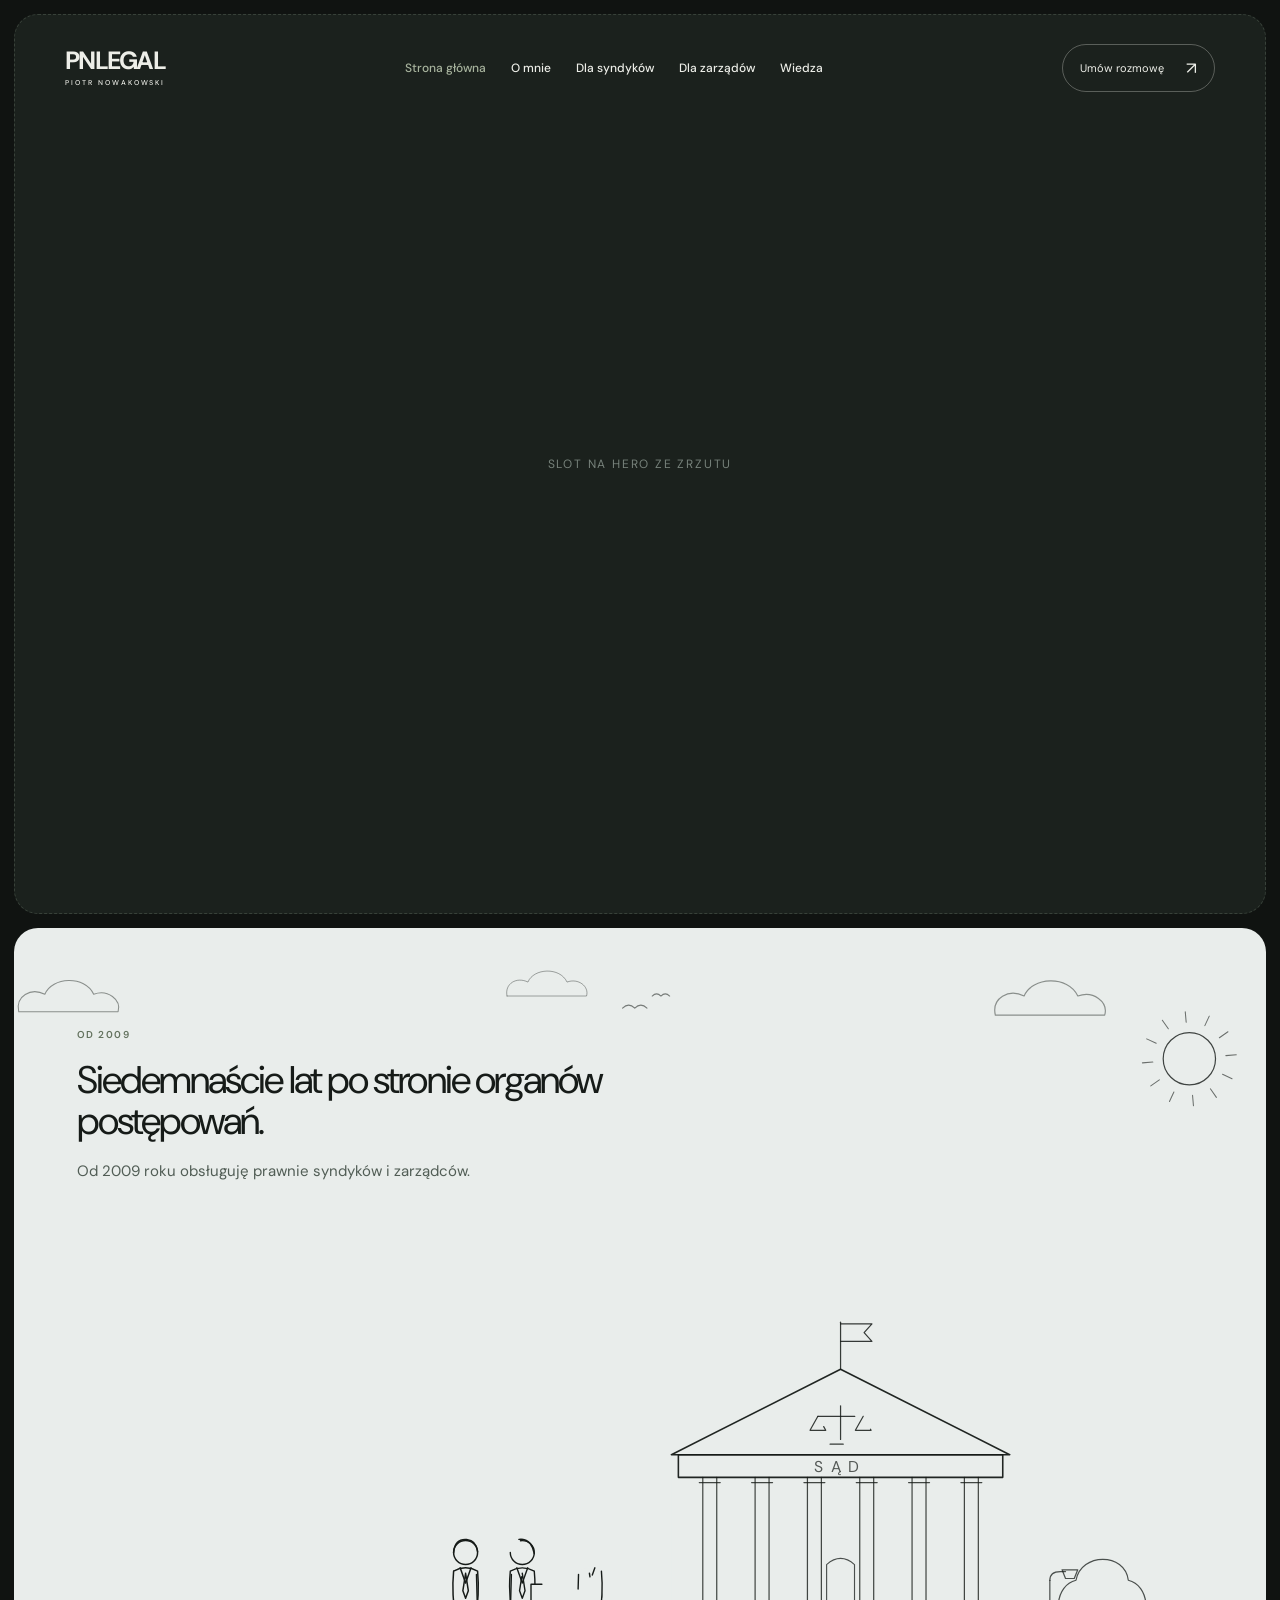
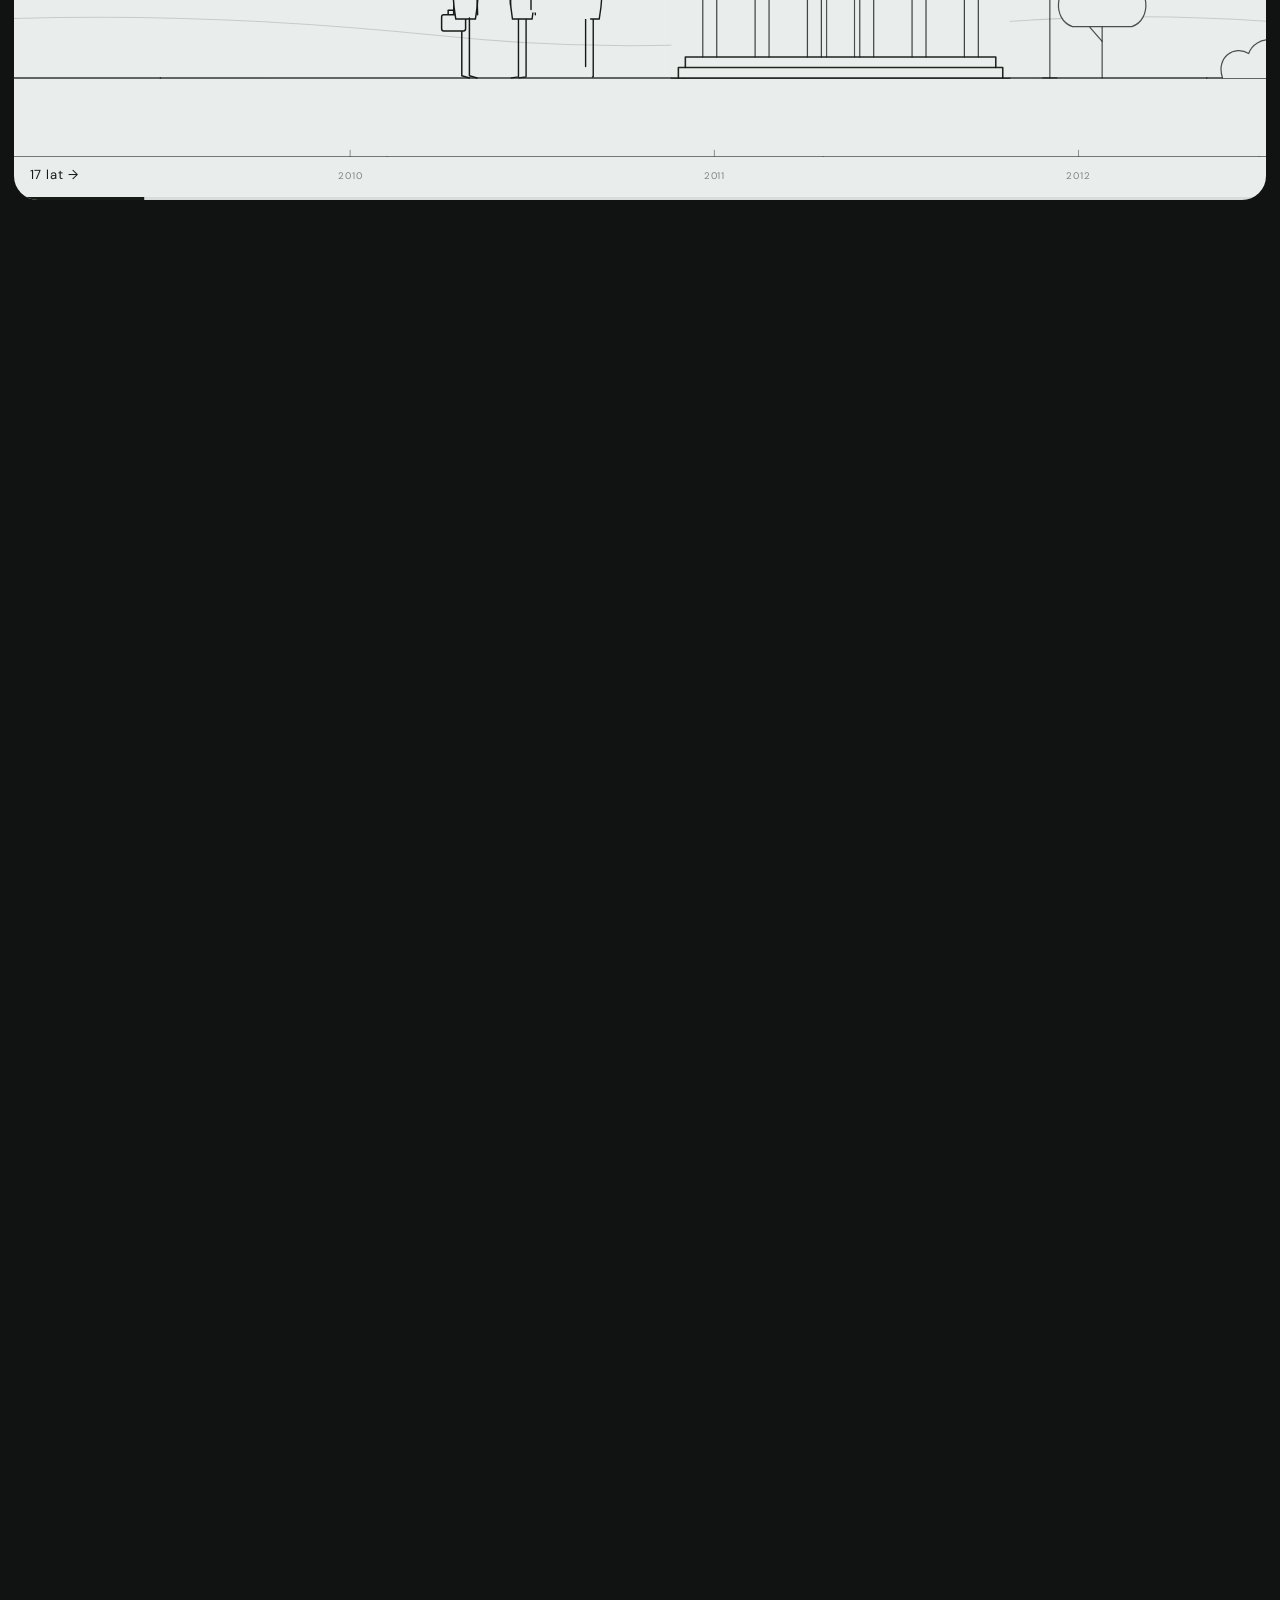
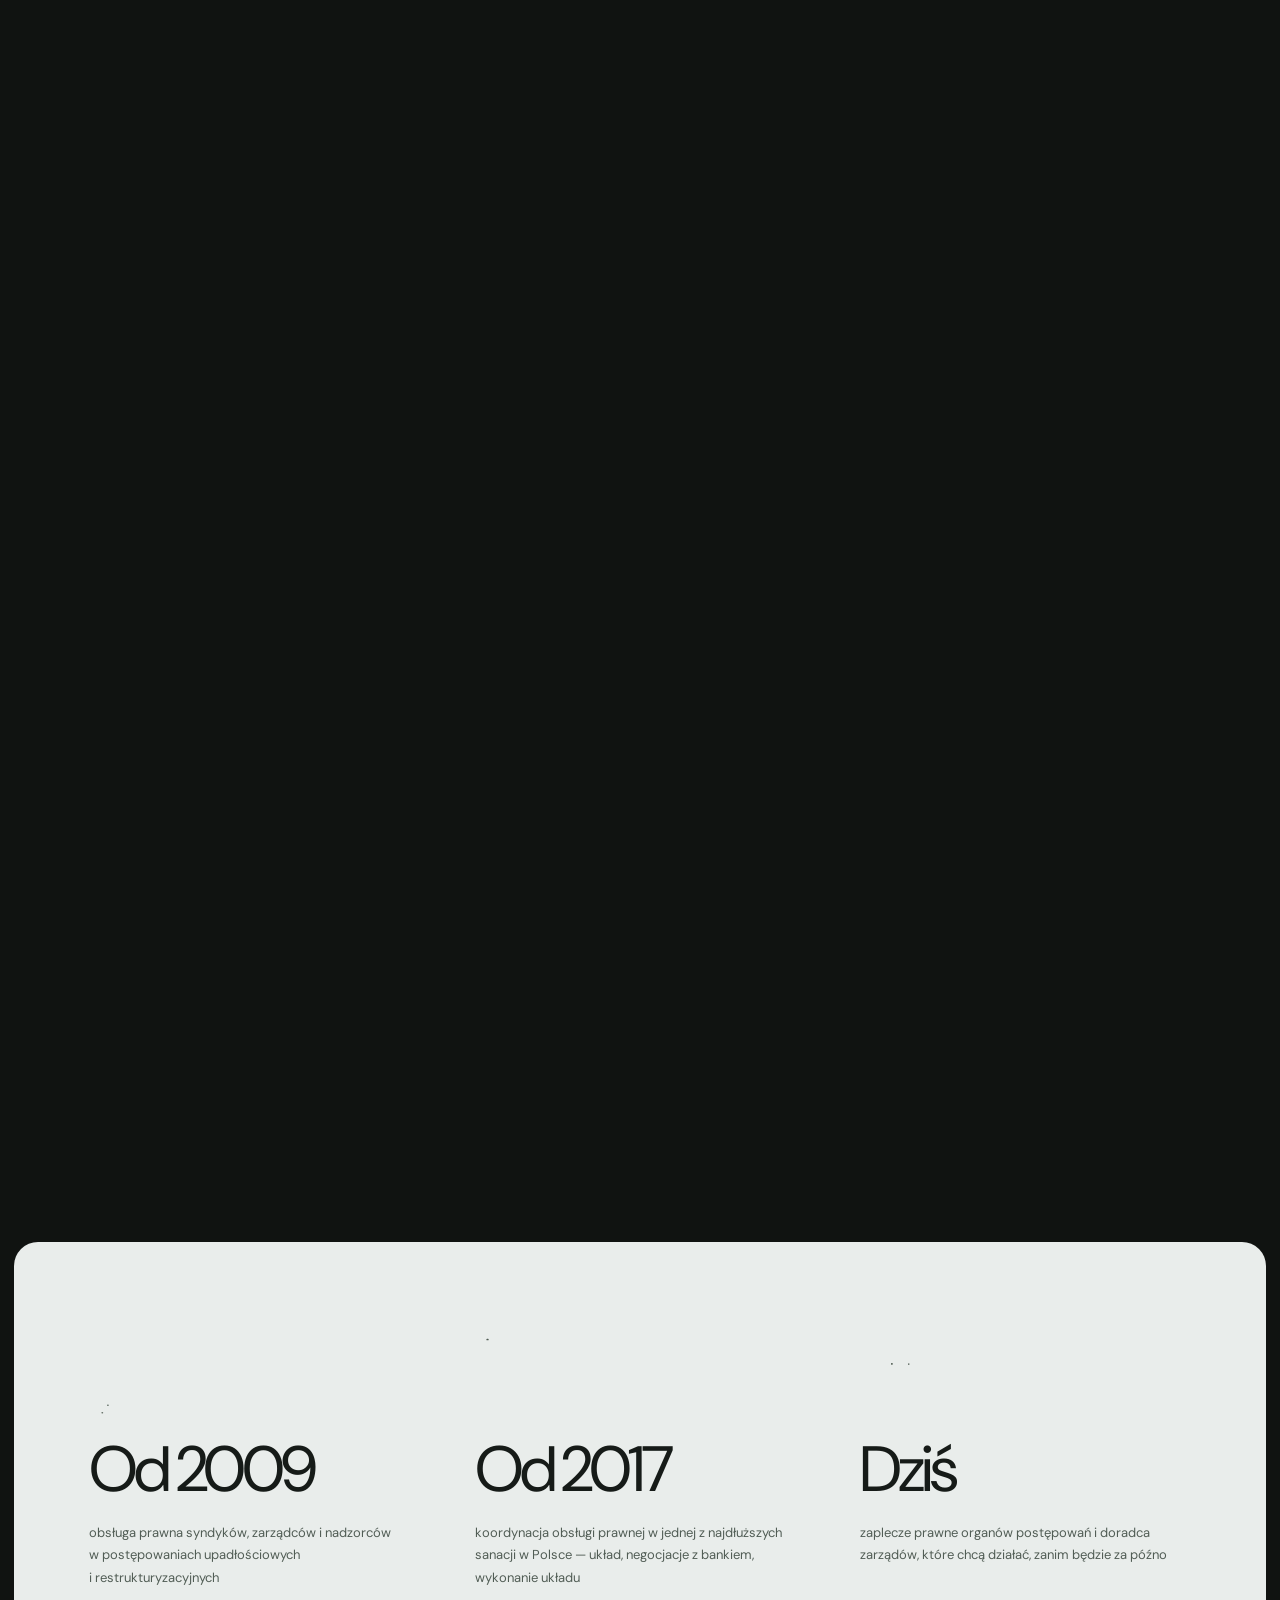
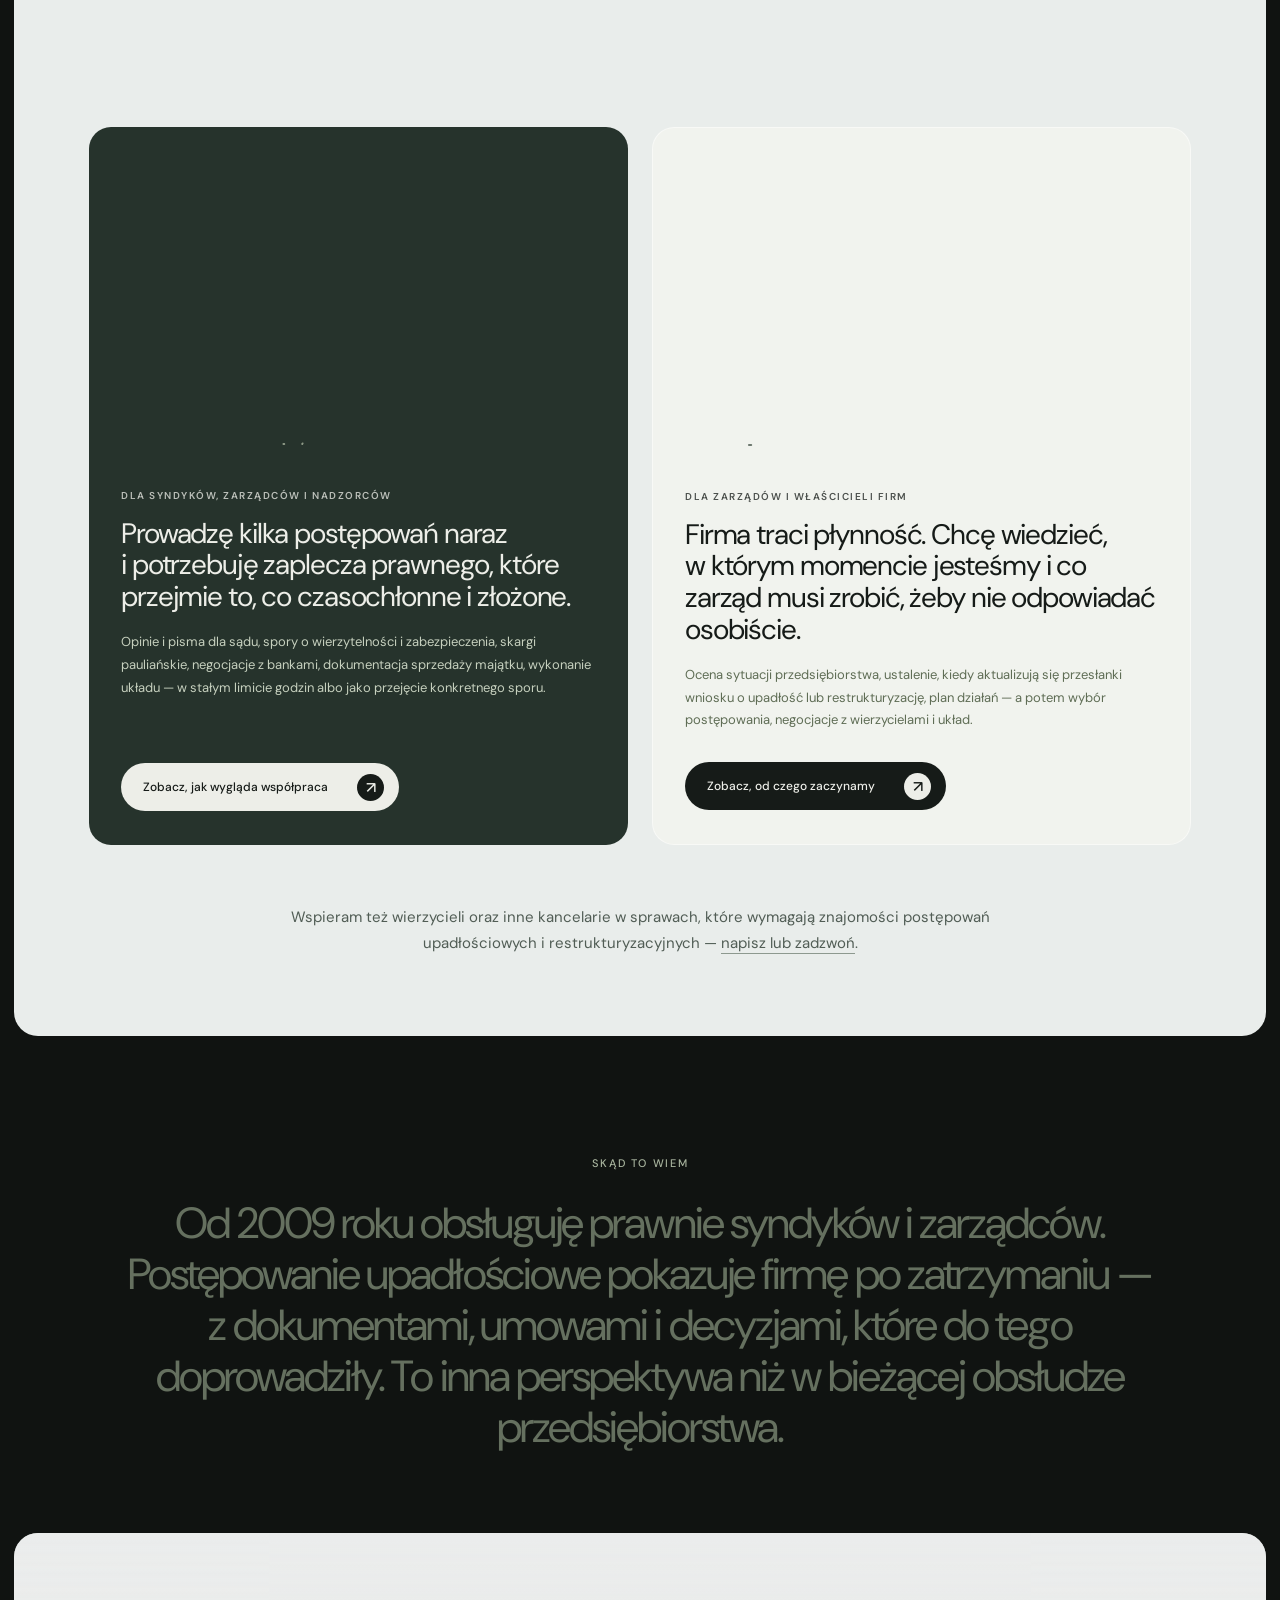
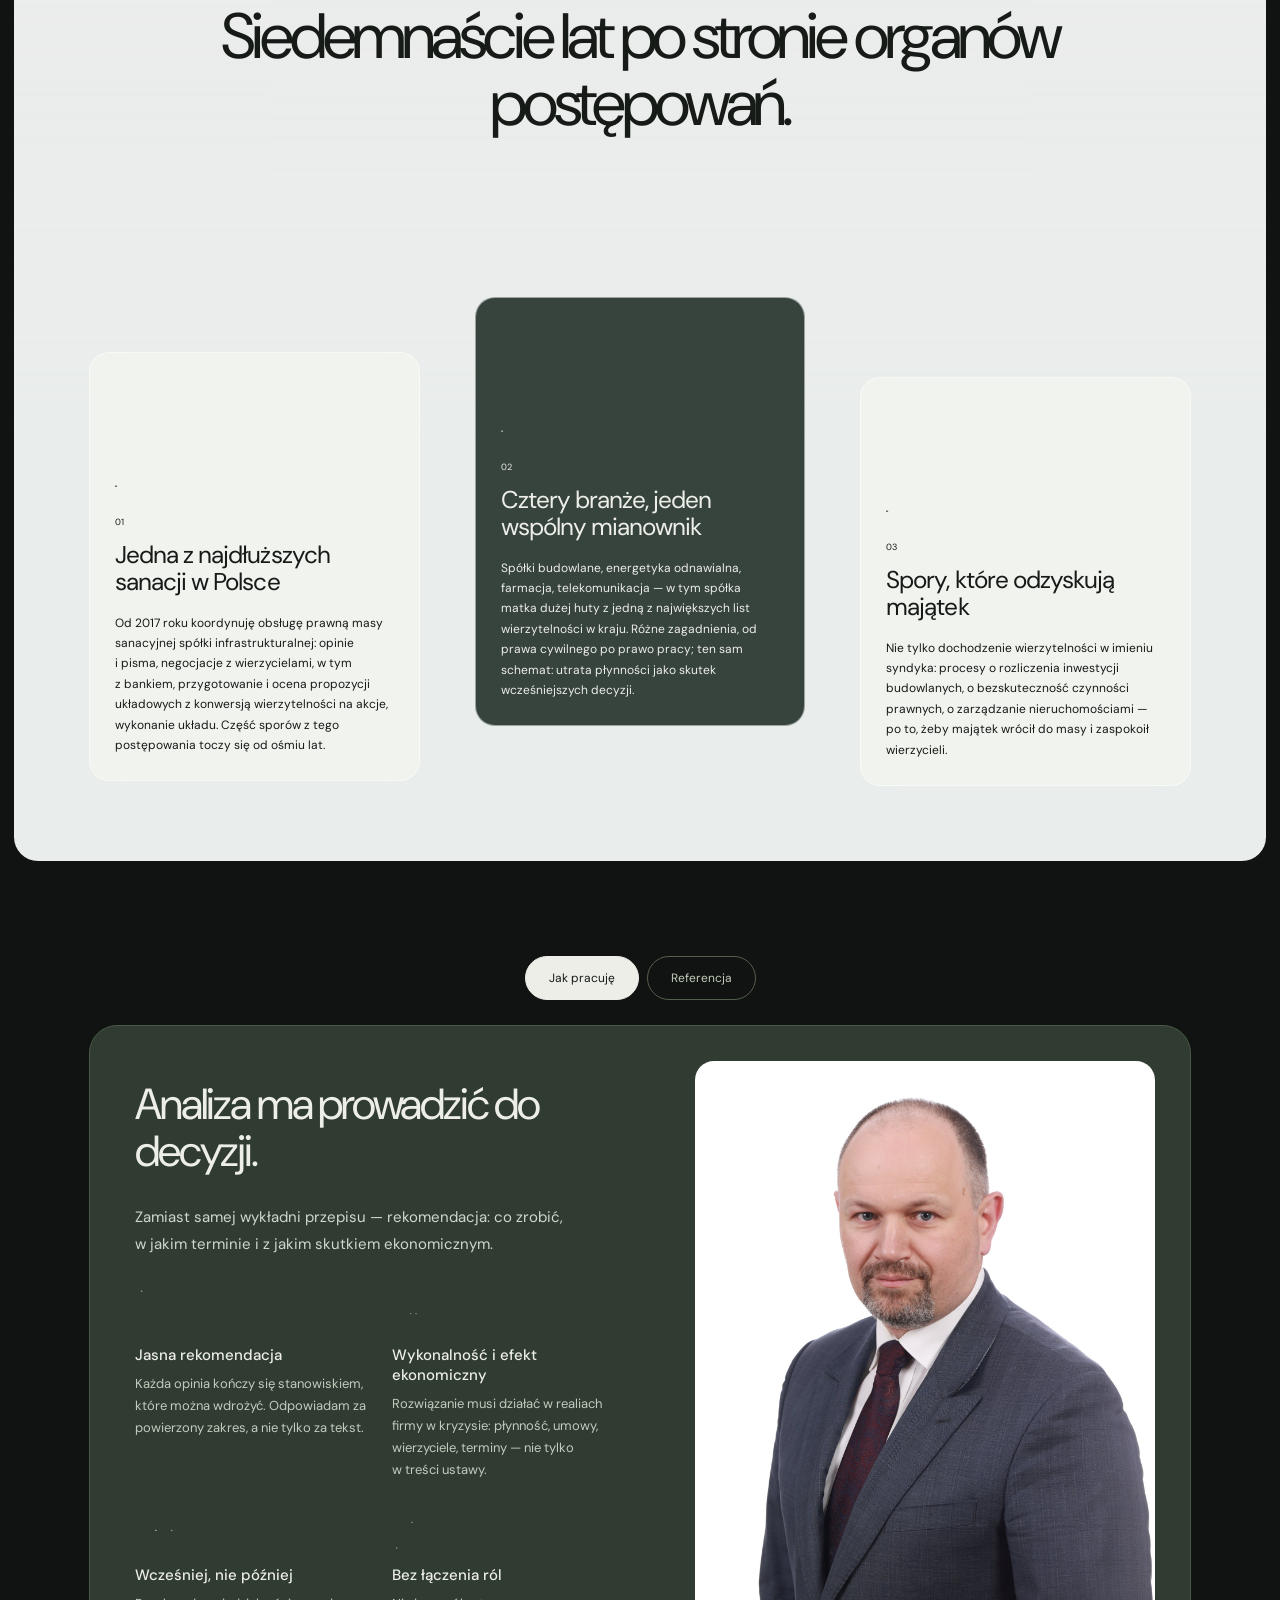
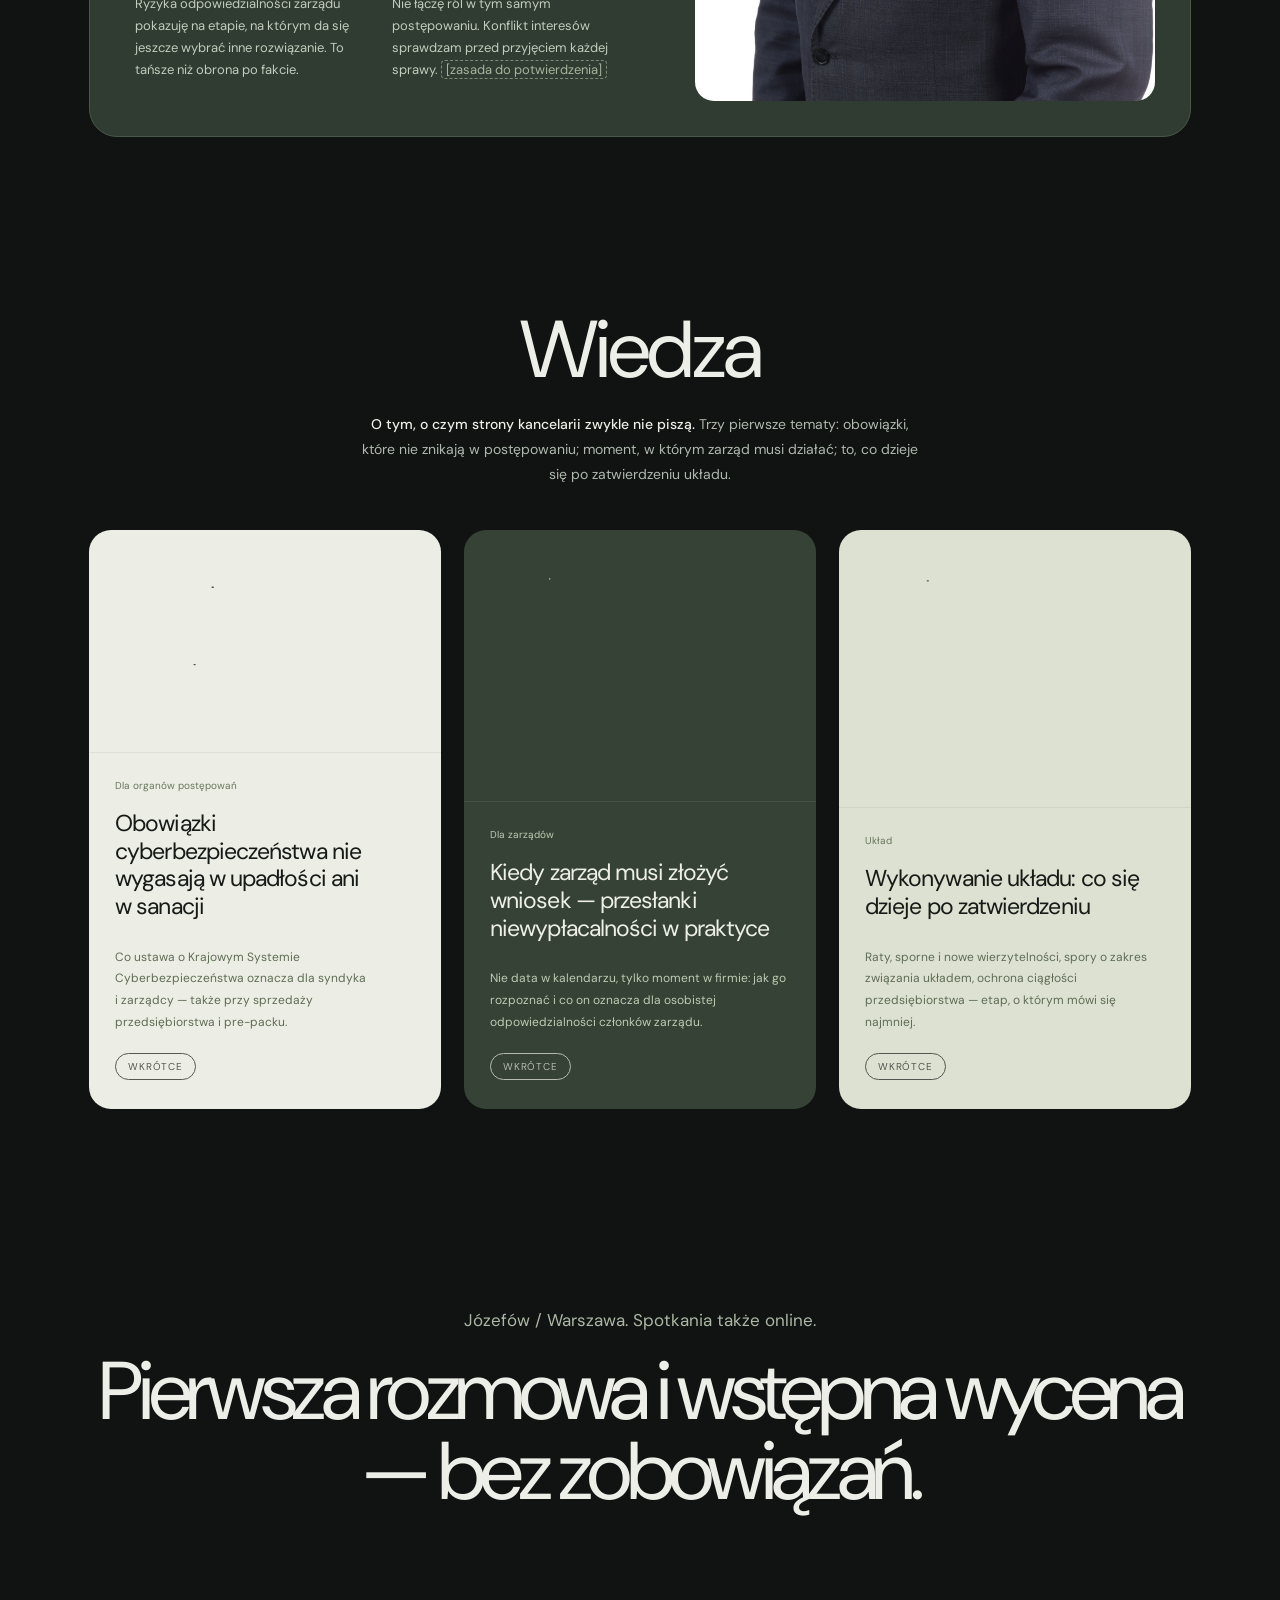
==== commit 8a07f918: "Cofnięcie białego nagłówka nad panelem opowieści Revert 2a03764: nie o to chodziło. W następnym krok" ====
--- a/index.html
+++ b/index.html
@@ -11,7 +11,7 @@
 <link rel="preconnect" href="https://fonts.gstatic.com" crossorigin>
 <link href="https://fonts.googleapis.com/css2?family=DM+Sans:wght@400;500;600;700&display=swap" rel="stylesheet">
 <script>if(!matchMedia('(prefers-reduced-motion: reduce)').matches)document.documentElement.classList.add('anim')</script>
-<link rel="stylesheet" href="./nowy.css?v=17">
+<link rel="stylesheet" href="./nowy.css?v=16">
 </head>
 <body>
 <div class="page-shell">
@@ -26,12 +26,6 @@
 </nav>
     <p>Slot na Hero ze zrzutu</p>
   </section>
-
-  <!-- nagłówek opowieści na ciemnym tle, nad jasnym panelem (ten sam co w pierwszym kroku, tylko biały) -->
-  <div class="story-head">
-    <span class="eyebrow">Od 2009</span>
-    <h2 class="story-head-t">Siedemnaście lat po stronie organów postępowań.</h2>
-  </div>
 
   <!-- ===== OPOWIEŚĆ KRESKĄ (mechanika 1:1 z kredytyubezpieczenia: hero-pin + site.js) ===== -->
   <div class="story-pin" id="story-pin">
@@ -183,6 +177,6 @@
   <footer><span>© 2026 PNLEGAL Piotr Nowakowski. Treści mają charakter informacyjny i nie stanowią porady prawnej ani oferty w rozumieniu art. 66 Kodeksu cywilnego.</span></footer>
 
 </div>
-<script src="./nowy.js?v=17"></script>
+<script src="./nowy.js?v=16"></script>
 </body>
 </html>
--- a/nowy.css
+++ b/nowy.css
@@ -35,10 +35,6 @@
 /* ===== OPOWIEŚĆ KRESKĄ =====
    Mechanika 1:1 z kredytyubezpieczenia (.hero-pin / sticky / story-step / story-bar).
    Kolory i typografia z Domino: papierowy panel (jak hero Domino), linia w kolorze --ink. */
-/* nagłówek nad panelem: krój i łamanie jak .story-t w pierwszym kroku, lewa krawędź w tej samej linii (5% jak .story-steps) */
-.story-head { padding: 88px 5% 34px; }
-.story-head .eyebrow { display: block; margin-bottom: 18px; color: var(--sage); }
-.story-head-t { max-width: 560px; margin: 0; font-size: clamp(30px, 3vw, 50px); font-weight: 400; line-height: 1.06; letter-spacing: -.05em; color: var(--light); }
 .story-scene { position: relative; min-height: 100svh; margin-top: 14px; overflow: hidden; border-radius: 24px; background: var(--paper); color: var(--ink); }
 .story-art { position: absolute; inset: 0; width: 100%; height: 100%; }
 .story-marker { transition: none; }
@@ -204,8 +200,7 @@
   .anim .story-pin { height: max(800vh, 5600px); }
   .anim .story-scene { top: 8px; height: calc(100svh - 16px); }
   .anim .story-steps { top: 56px; left: 7%; width: 86%; }
-  .story-head { padding: 56px 7% 26px; }
-  .story-t, .story-head-t { font-size: 28px; }
+  .story-t { font-size: 28px; }
   .story-d { font-size: 14px; }
   .anim .story-hint { left: 7%; right: 7%; bottom: 14px; justify-content: space-between; font-size: 10px; }
   .intro { padding: 60px 7% 55px; border-radius: 18px; }
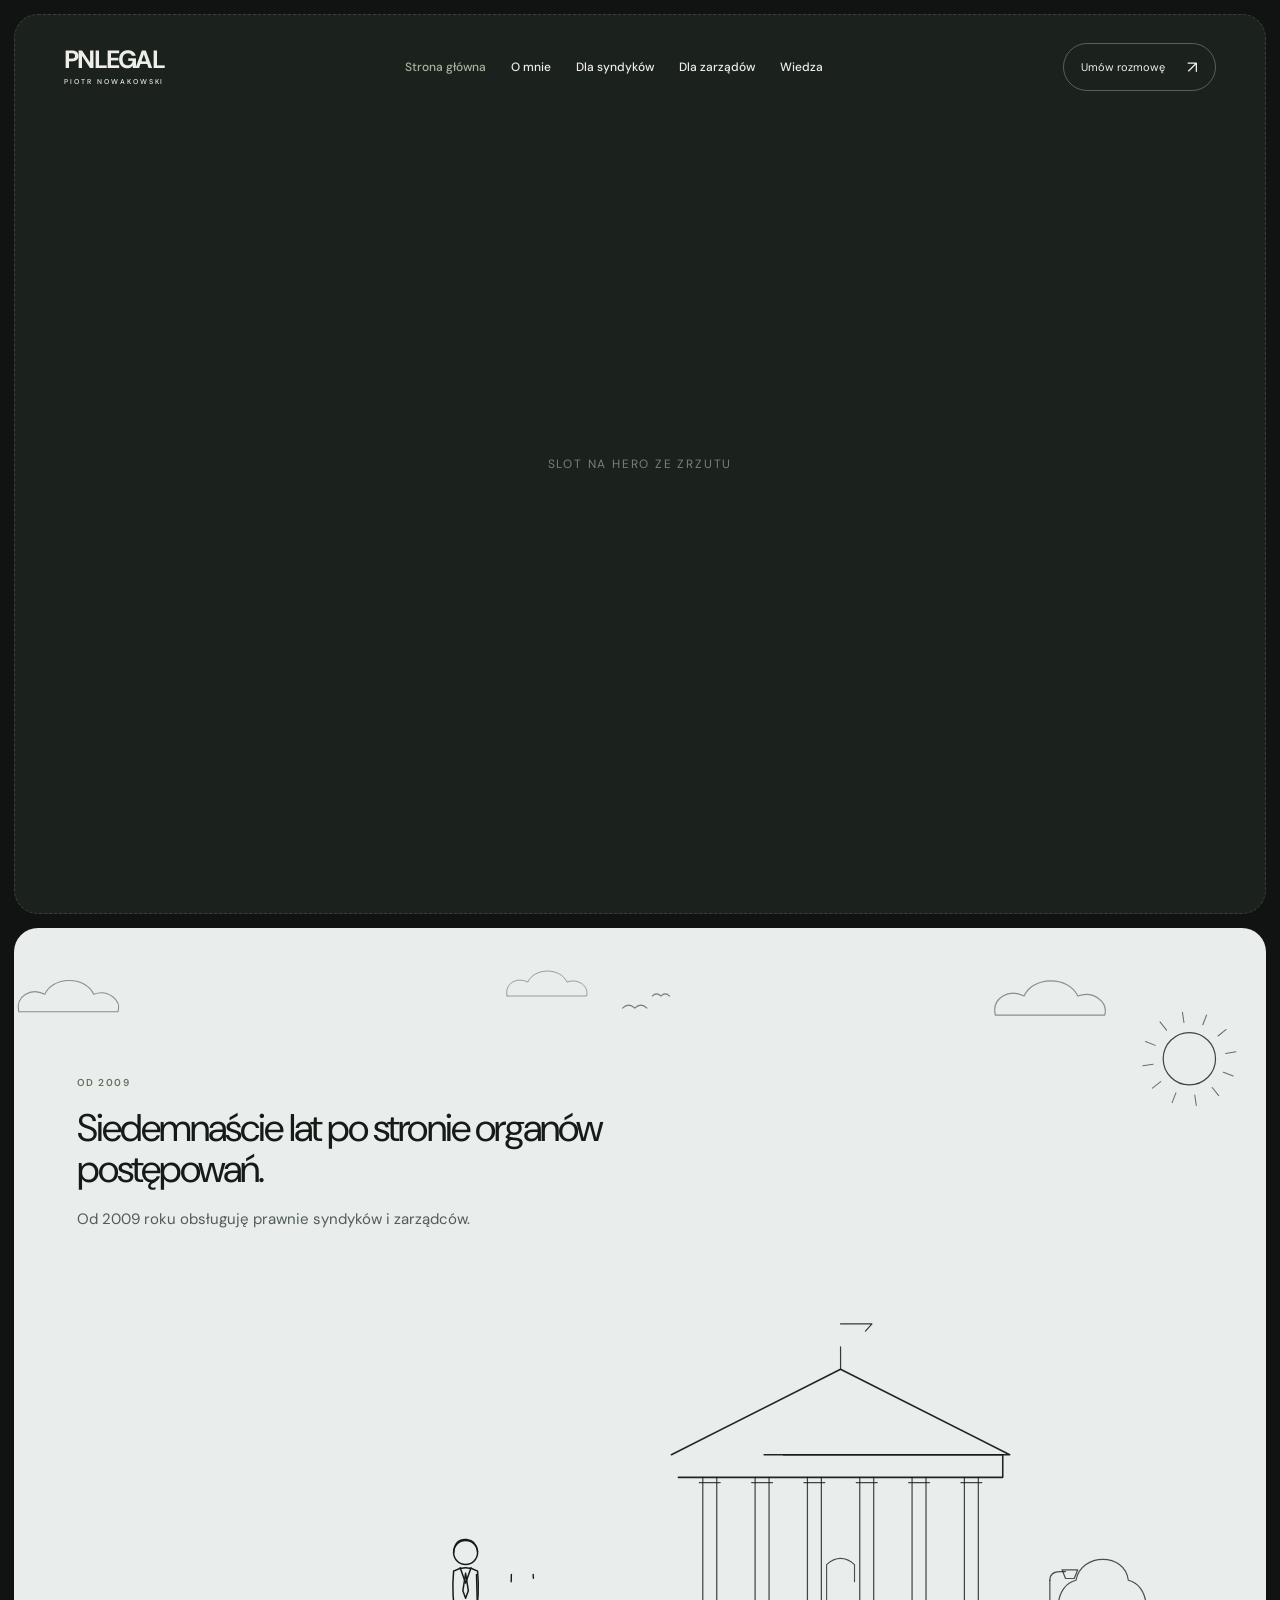
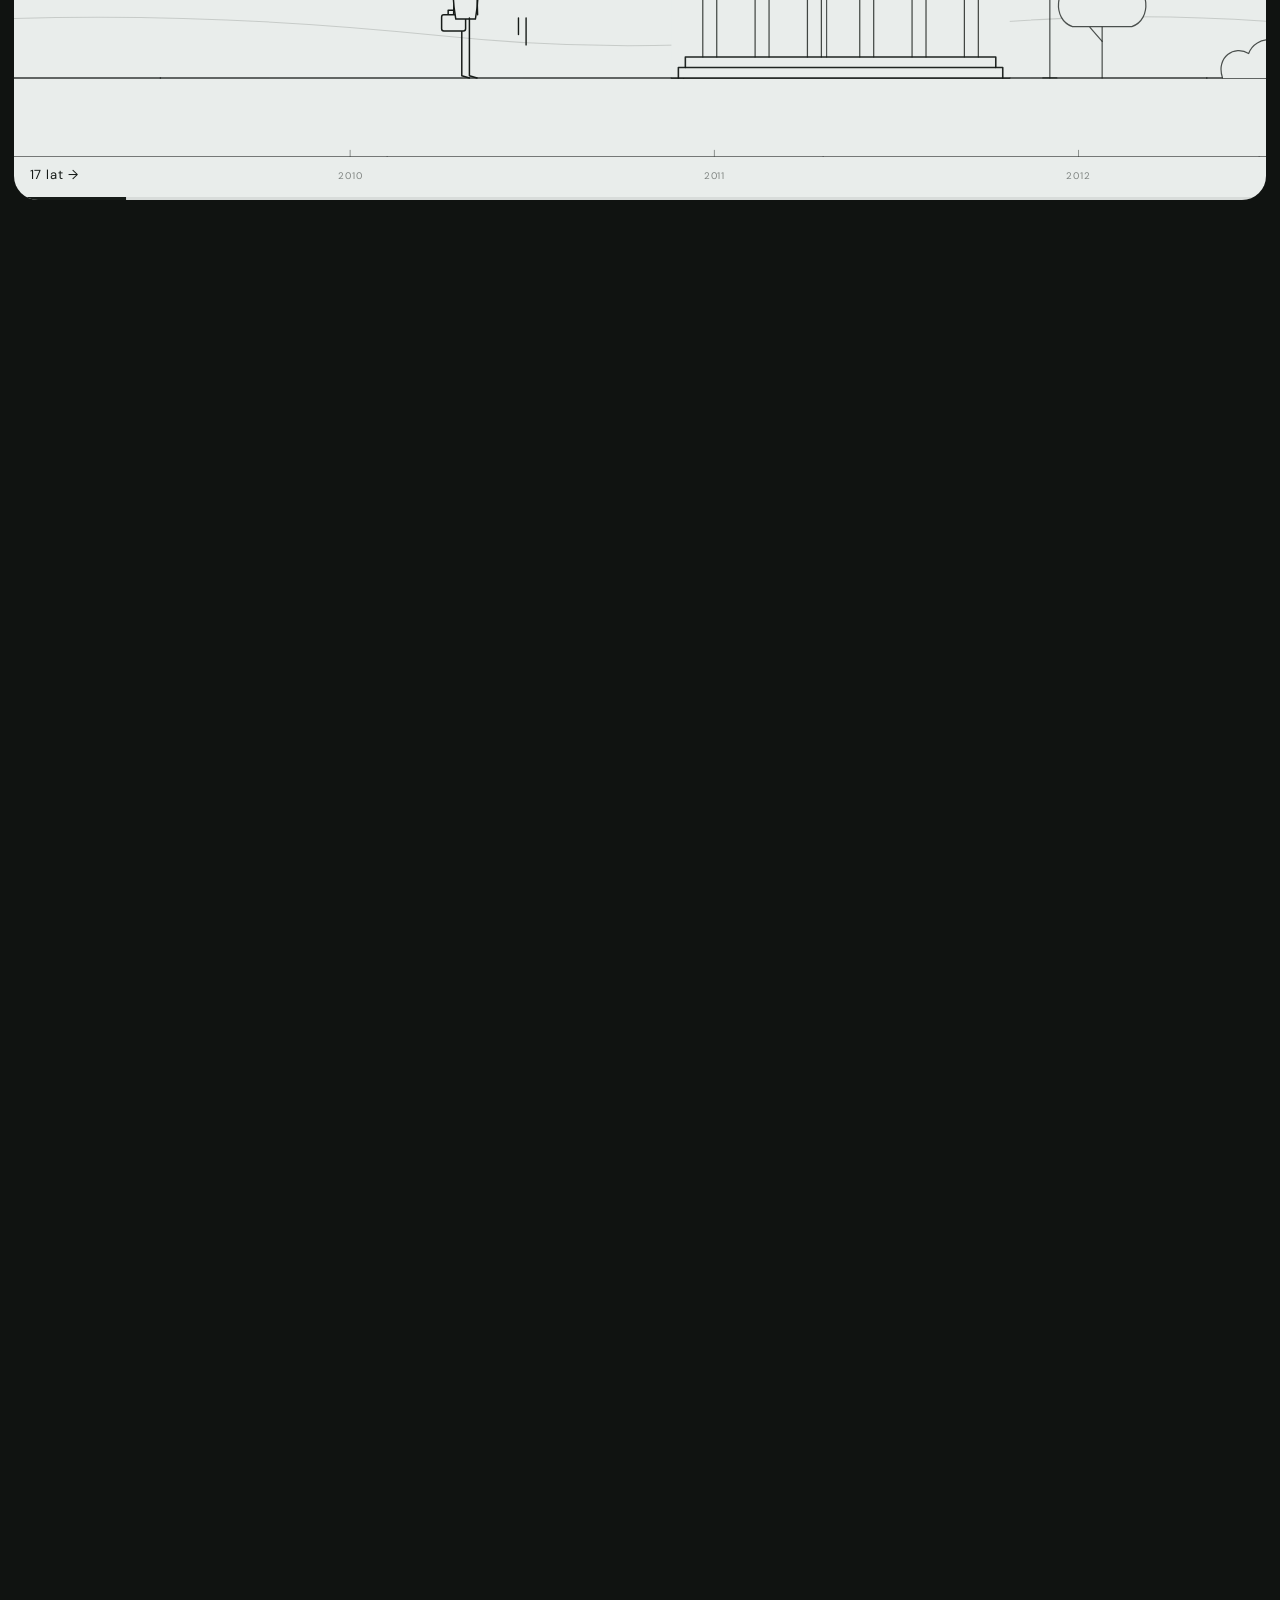
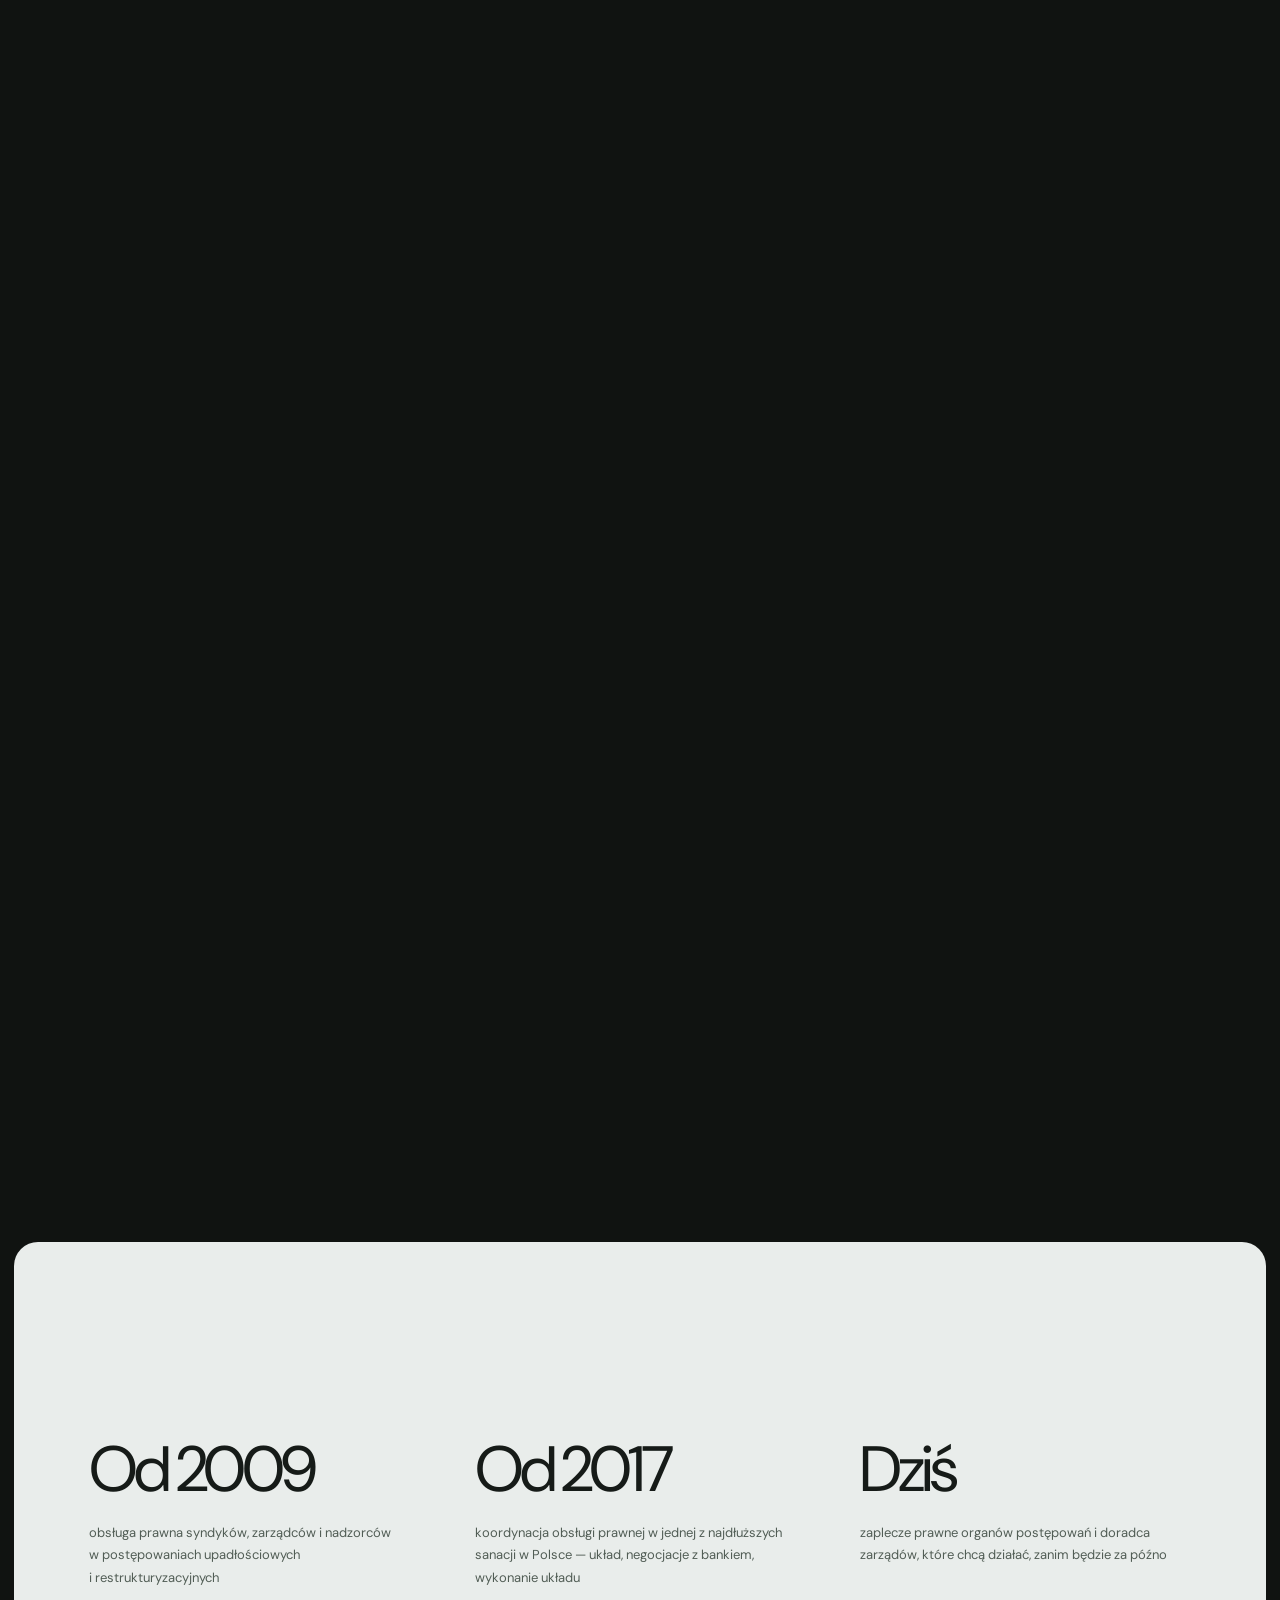
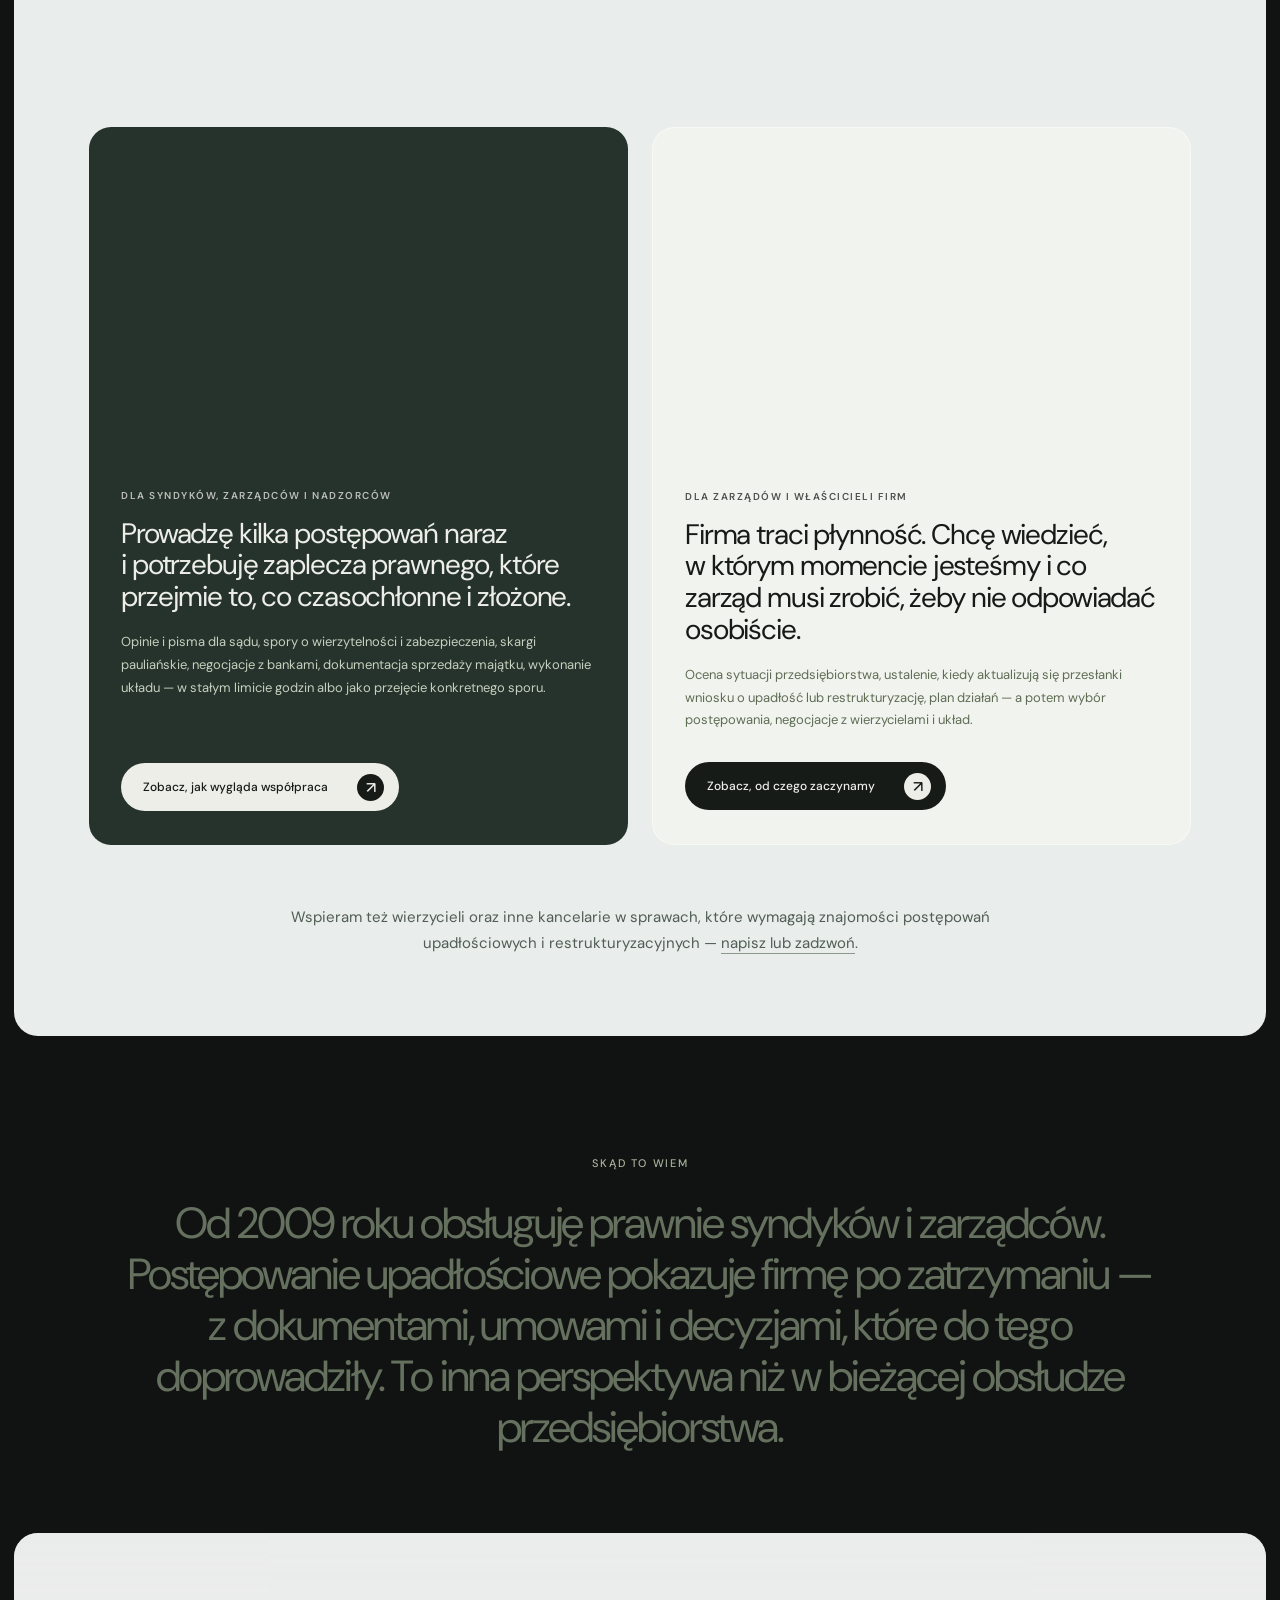
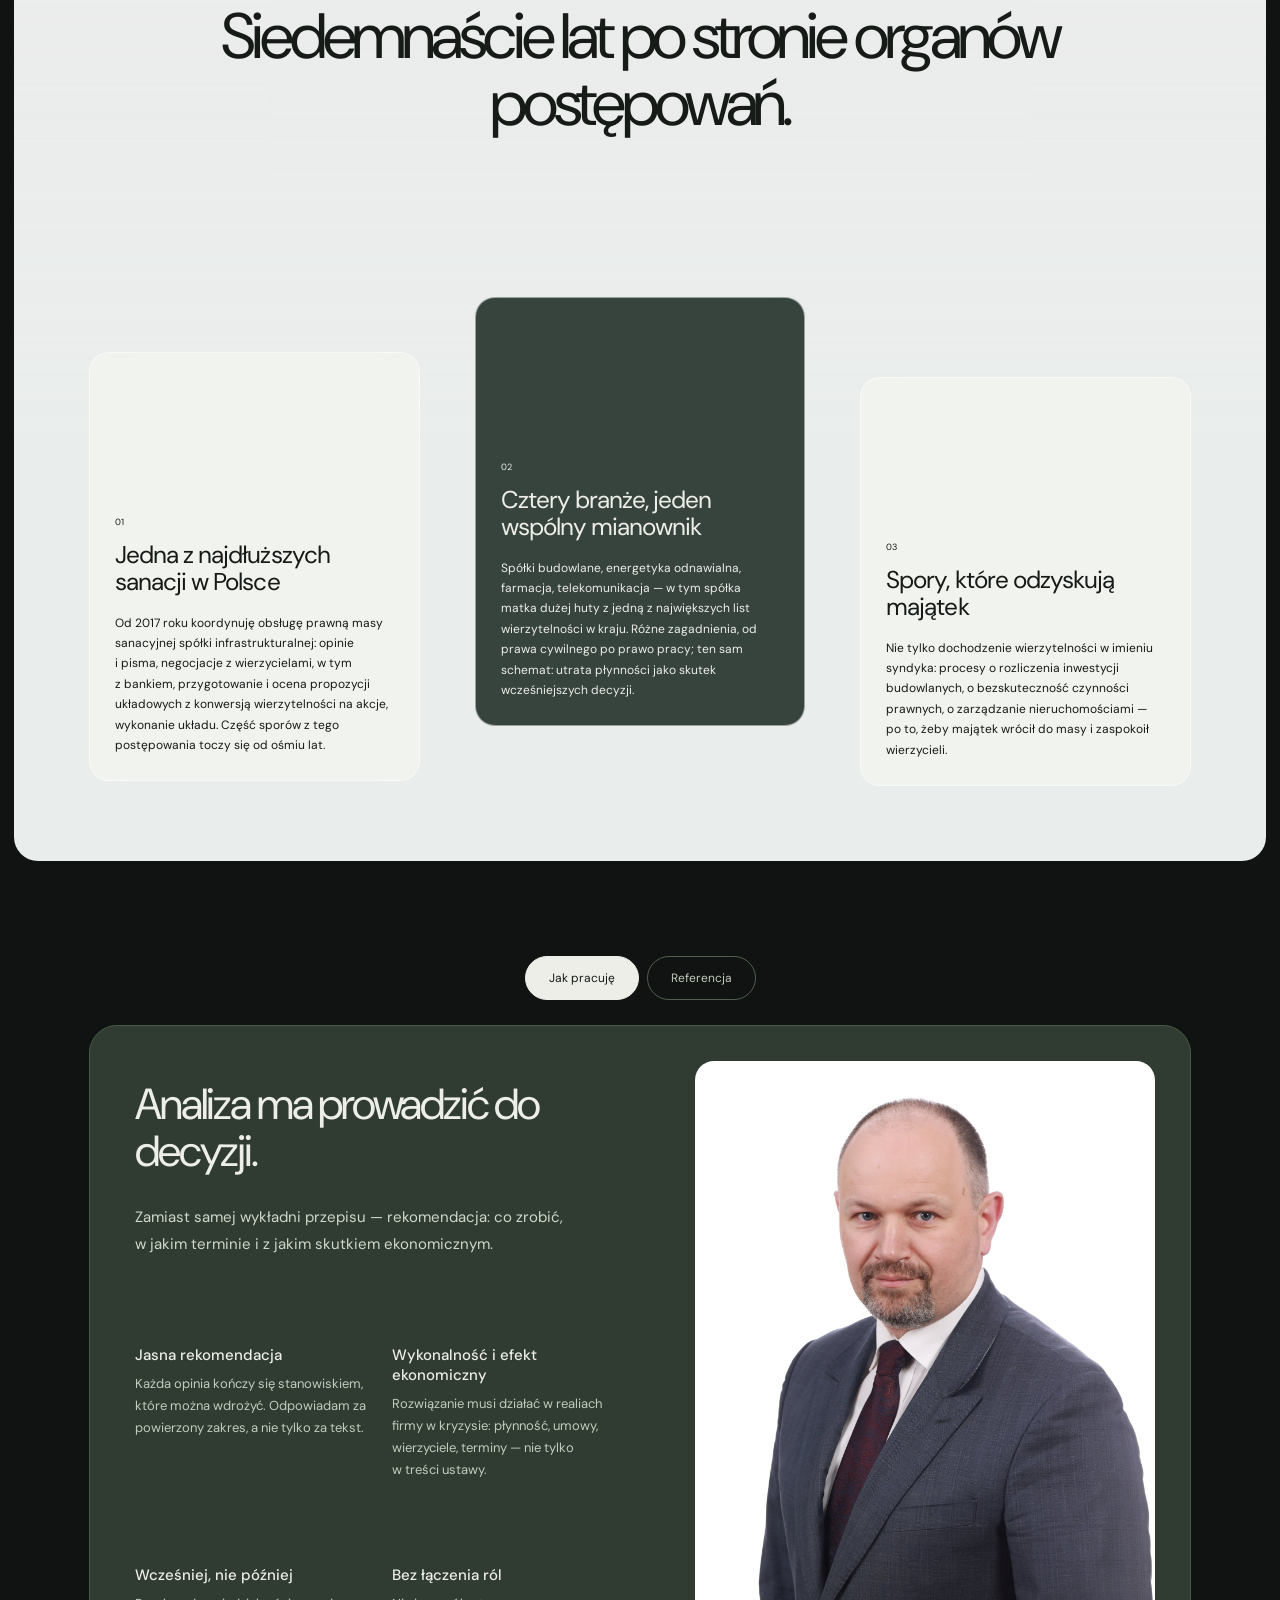
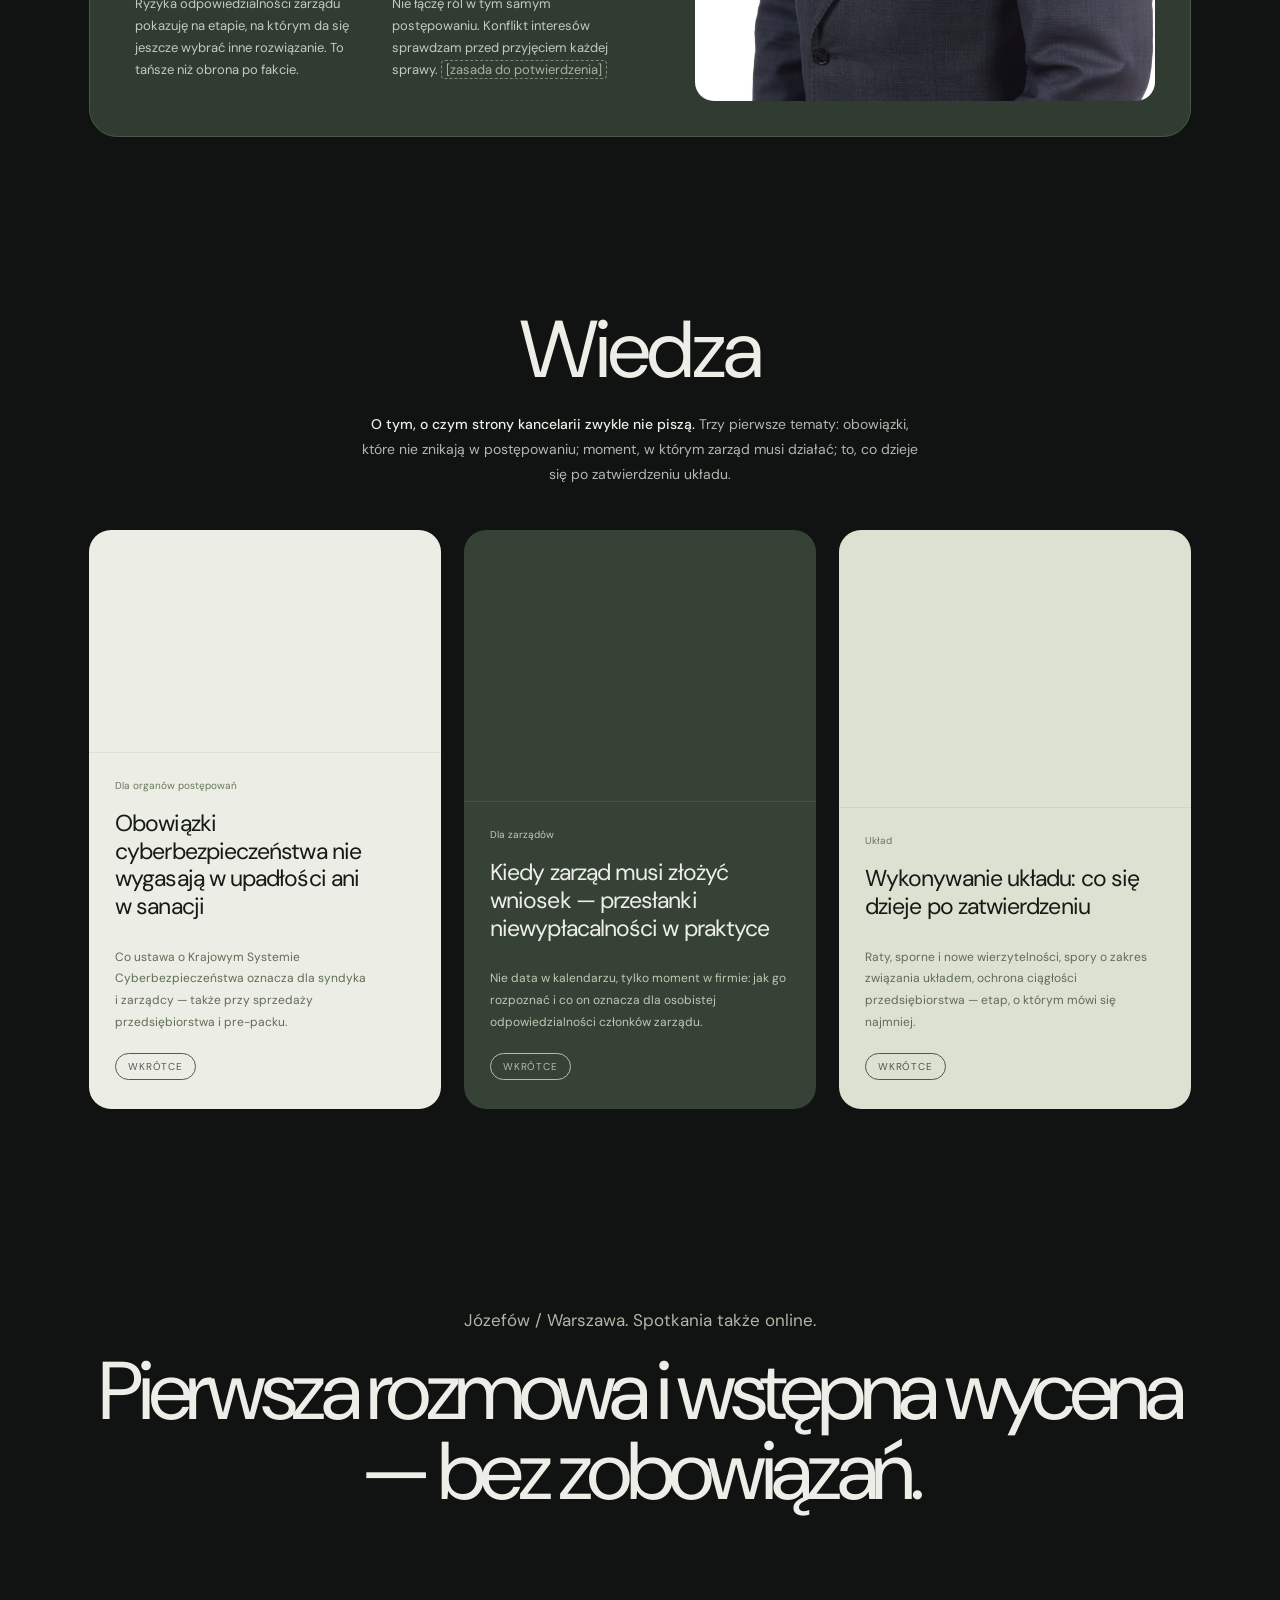
==== commit 3cf36c3c: "Jedno menu na stronie głównej: zjeżdża ze scrollem z hero na biały panel opowieści Menu nie jest już" ====
--- a/index.html
+++ b/index.html
@@ -11,19 +11,25 @@
 <link rel="preconnect" href="https://fonts.gstatic.com" crossorigin>
 <link href="https://fonts.googleapis.com/css2?family=DM+Sans:wght@400;500;600;700&display=swap" rel="stylesheet">
 <script>if(!matchMedia('(prefers-reduced-motion: reduce)').matches)document.documentElement.classList.add('anim')</script>
-<link rel="stylesheet" href="./nowy.css?v=16">
+<link rel="stylesheet" href="./nowy.css?v=18">
 </head>
 <body>
 <div class="page-shell">
 
-  <!-- HERO: wg zrzutu od klienta, wstawiany osobno. Tu tylko slot. -->
-  <section class="hero-slot" id="hero" aria-label="Hero (slot)">
+  <!-- jedno menu dla hero i opowieści: przyklejone u góry, zjeżdża ze scrollem z ciemnego slotu na jasny panel
+       i odjeżdża razem z nim (tor i kolor ustawia nowy.js, część E) -->
+  <div class="top-run">
+  <div class="run-track">
     <nav class="nav nav-dark" aria-label="Nawigacja główna">
 <a class="brand" href="index.html" aria-label="PNLEGAL, strona główna">PNLEGAL<span>PIOTR NOWAKOWSKI</span></a>
 <div class="nav-links"><a href="index.html" aria-current="page">Strona główna</a><a href="o-mnie.html">O mnie</a><a href="organy.html">Dla syndyków</a><a href="zarzady.html">Dla zarządów</a><a href="wiedza.html">Wiedza</a></div>
 <a class="nav-submit" href="kontakt.html">Umów rozmowę <span aria-hidden="true">↗</span></a>
 <details class="mobile-nav"><summary aria-label="Otwórz menu"><span></span><span></span></summary><div class="dropdown-links"><a href="index.html">Strona główna</a><a href="o-mnie.html">O mnie</a><a href="organy.html">Dla syndyków</a><a href="zarzady.html">Dla zarządów</a><a href="wiedza.html">Wiedza</a><a href="kontakt.html">Kontakt</a><a href="tel:+48515094390">515 09 43 90</a></div></details>
 </nav>
+  </div>
+
+  <!-- HERO: wg zrzutu od klienta, wstawiany osobno. Tu tylko slot. -->
+  <section class="hero-slot" id="hero" aria-label="Hero (slot)">
     <p>Slot na Hero ze zrzutu</p>
   </section>
 
@@ -35,6 +41,7 @@
       <div class="story-hint"><span>Przewiń</span><a href="#start">Pomiń animację</a></div>
       <div class="story-bar"><i></i></div>
     </section>
+  </div>
   </div>
 
 
@@ -177,6 +184,6 @@
   <footer><span>© 2026 PNLEGAL Piotr Nowakowski. Treści mają charakter informacyjny i nie stanowią porady prawnej ani oferty w rozumieniu art. 66 Kodeksu cywilnego.</span></footer>
 
 </div>
-<script src="./nowy.js?v=16"></script>
+<script src="./nowy.js?v=18"></script>
 </body>
 </html>
--- a/nowy.css
+++ b/nowy.css
@@ -26,7 +26,14 @@
 .hero-slot p { margin: 0; }
 /* menu na stronie głównej: to samo co na podstronach, jasne na ciemnym slocie hero */
 .hero-slot { position: relative; }
-.hero-slot > .nav { position: absolute; top: 0; left: 0; right: 0; text-transform: none; letter-spacing: normal; }
+/* jedno menu dla hero i opowieści: przyklejone tam, gdzie panel (14 px), zjeżdża ze scrollem z ciemnego slotu na jasny panel
+   i odjeżdża razem z nim. Dół toru (wysokość panelu minus wysokość menu) i kolor (nav-dark na ciemnym) dopasowuje nowy.js */
+.top-run { position: relative; }
+.run-track { position: absolute; top: 0; left: 0; right: 0; bottom: calc(100svh - 136px); z-index: 20; pointer-events: none; }
+.run-track > .nav { position: sticky; top: 14px; pointer-events: auto; color: var(--ink); }
+.run-track > .nav.nav-dark { color: var(--light); }
+.run-track > .nav, .run-track > .nav a { transition: color .25s, border-color .25s; }
+@media (max-width: 760px) { .run-track > .nav { top: 8px; } }
 .nav-dark { color: var(--light); }
 .nav-dark .nav-links > a:hover, .nav-dark .nav-links > a[aria-current] { color: var(--sage); }
 .nav-dark .nav-submit { border-color: #edeee84d; }
@@ -44,7 +51,7 @@
 .anim .story-art g[data-s] { visibility: hidden; }
 .anim .story-art [data-f], .anim .story-art [data-op], .anim .story-art [data-loop] { opacity: 0; }
 .anim .draw [data-f] { opacity: 0; }
-.anim .story-steps { display: block; position: absolute; left: 5%; top: clamp(70px, 11vh, 120px); z-index: 2; width: min(560px, 88%); pointer-events: none; }
+.anim .story-steps { display: block; position: absolute; left: 5%; top: calc(clamp(70px, 11vh, 120px) + 48px); z-index: 2; width: min(560px, 88%); pointer-events: none; }
 .story-step { position: absolute; left: 0; right: 0; top: 0; opacity: 0; visibility: hidden; }
 .story-step .eyebrow { display: block; margin-bottom: 18px; font-size: 10px; font-weight: 600; letter-spacing: .15em; text-transform: uppercase; color: #63725e; }
 .story-t { margin: 0; font-size: clamp(30px, 3vw, 50px); font-weight: 400; line-height: 1.06; letter-spacing: -.05em; }
@@ -199,7 +206,7 @@
   .story-scene { border-radius: 18px; }
   .anim .story-pin { height: max(800vh, 5600px); }
   .anim .story-scene { top: 8px; height: calc(100svh - 16px); }
-  .anim .story-steps { top: 56px; left: 7%; width: 86%; }
+  .anim .story-steps { top: 104px; left: 7%; width: 86%; }
   .story-t { font-size: 28px; }
   .story-d { font-size: 14px; }
   .anim .story-hint { left: 7%; right: 7%; bottom: 14px; justify-content: space-between; font-size: 10px; }
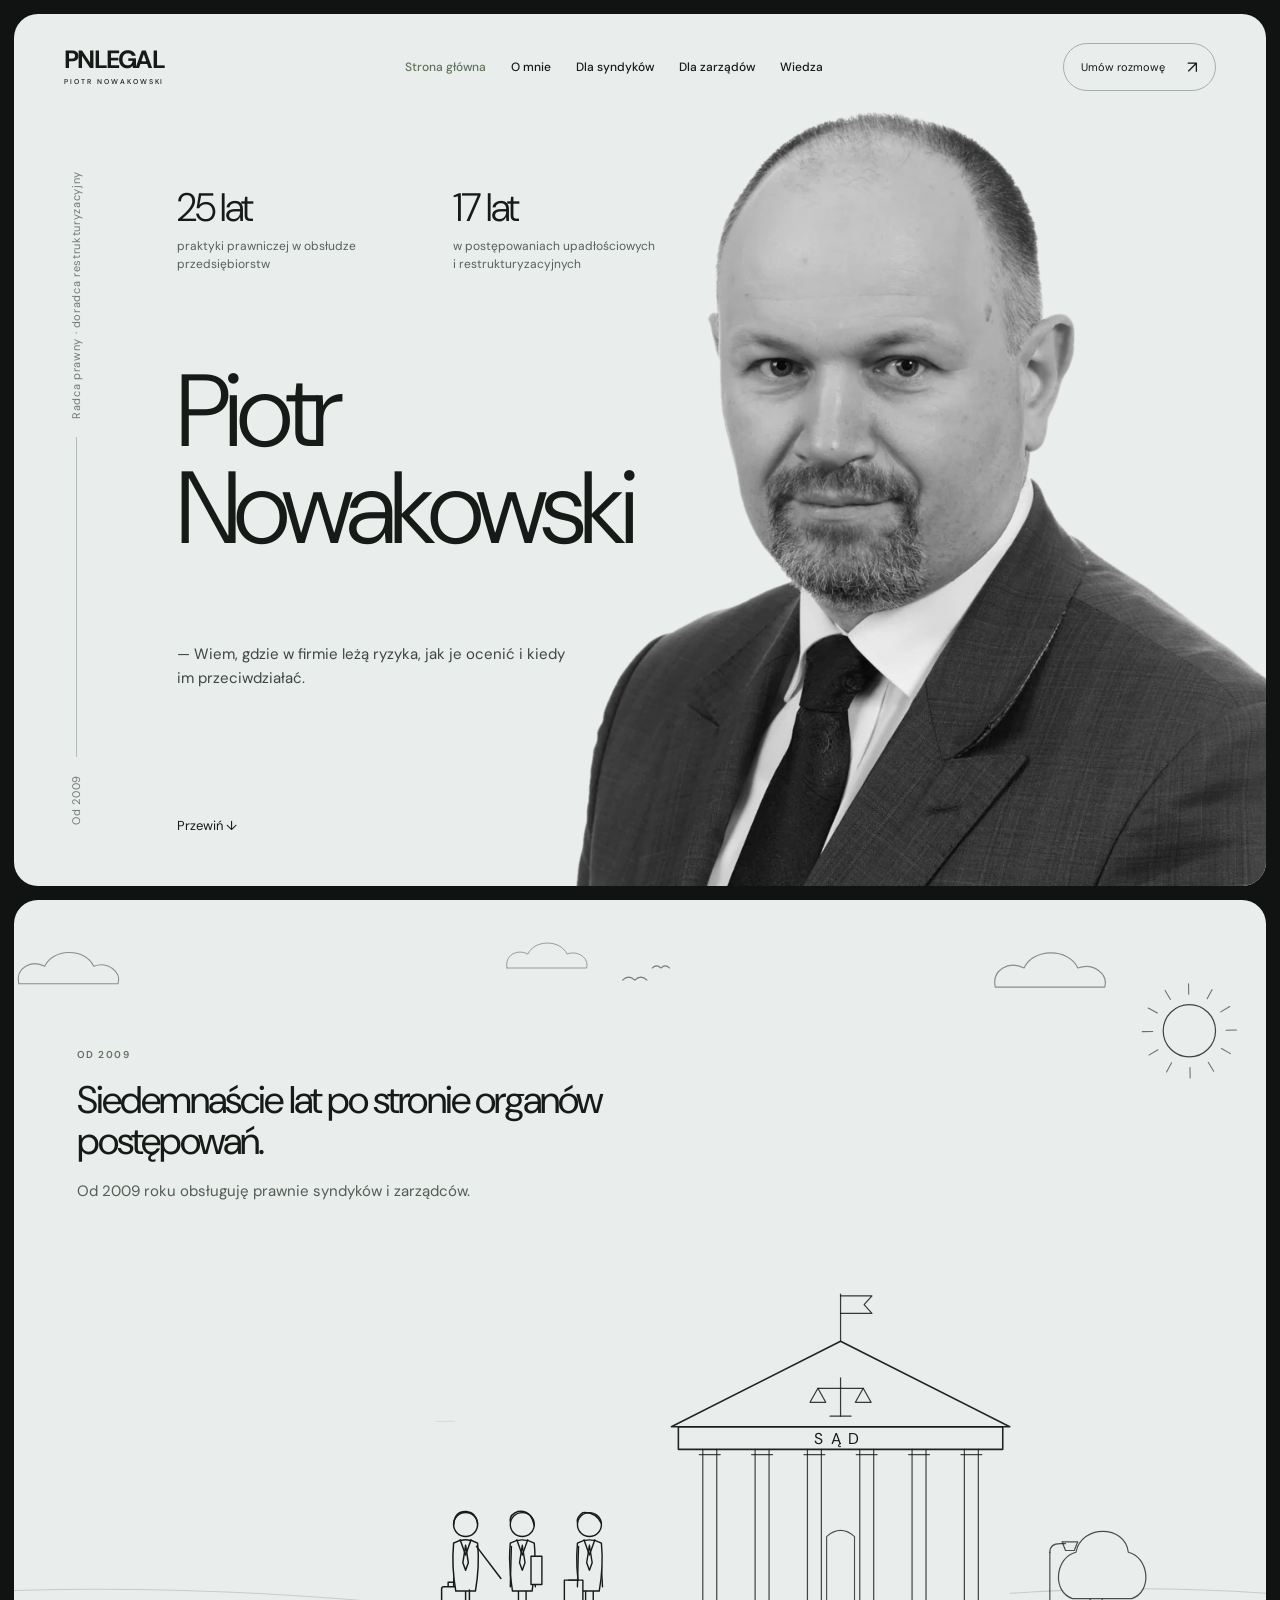
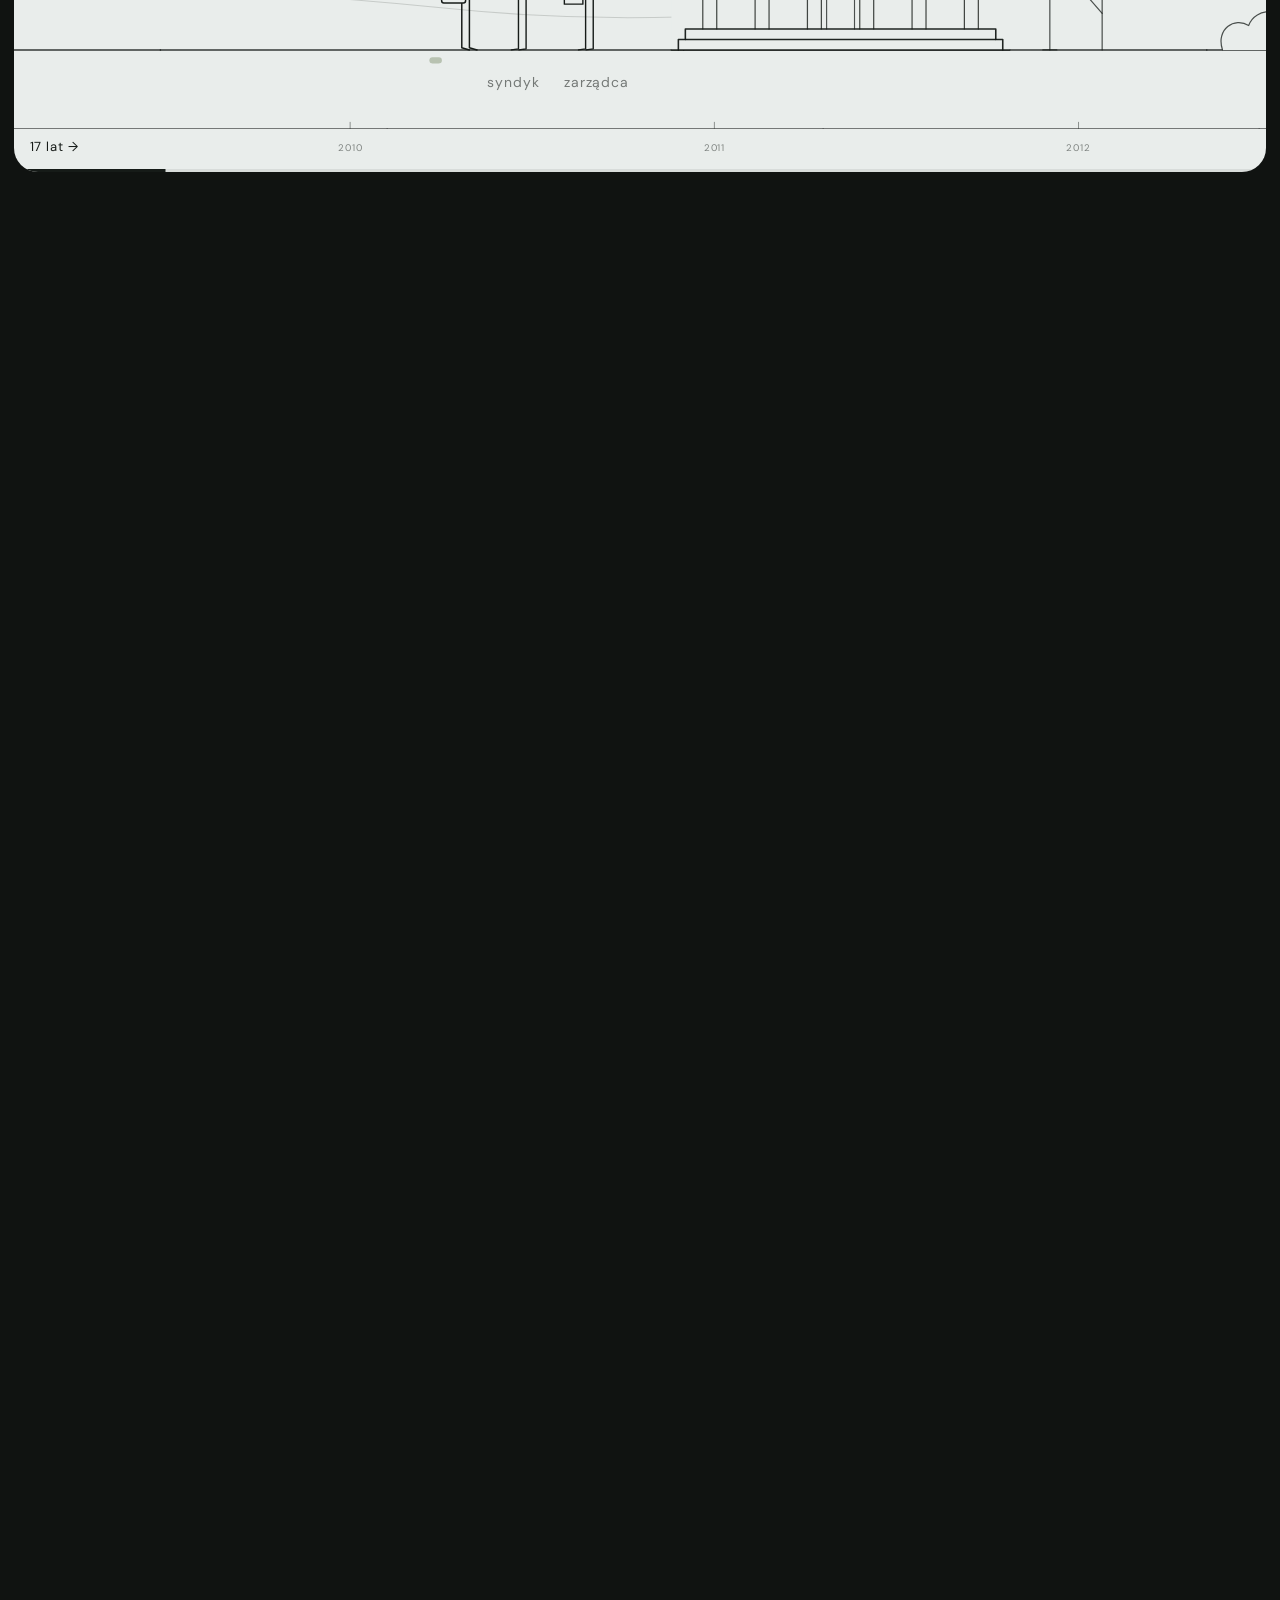
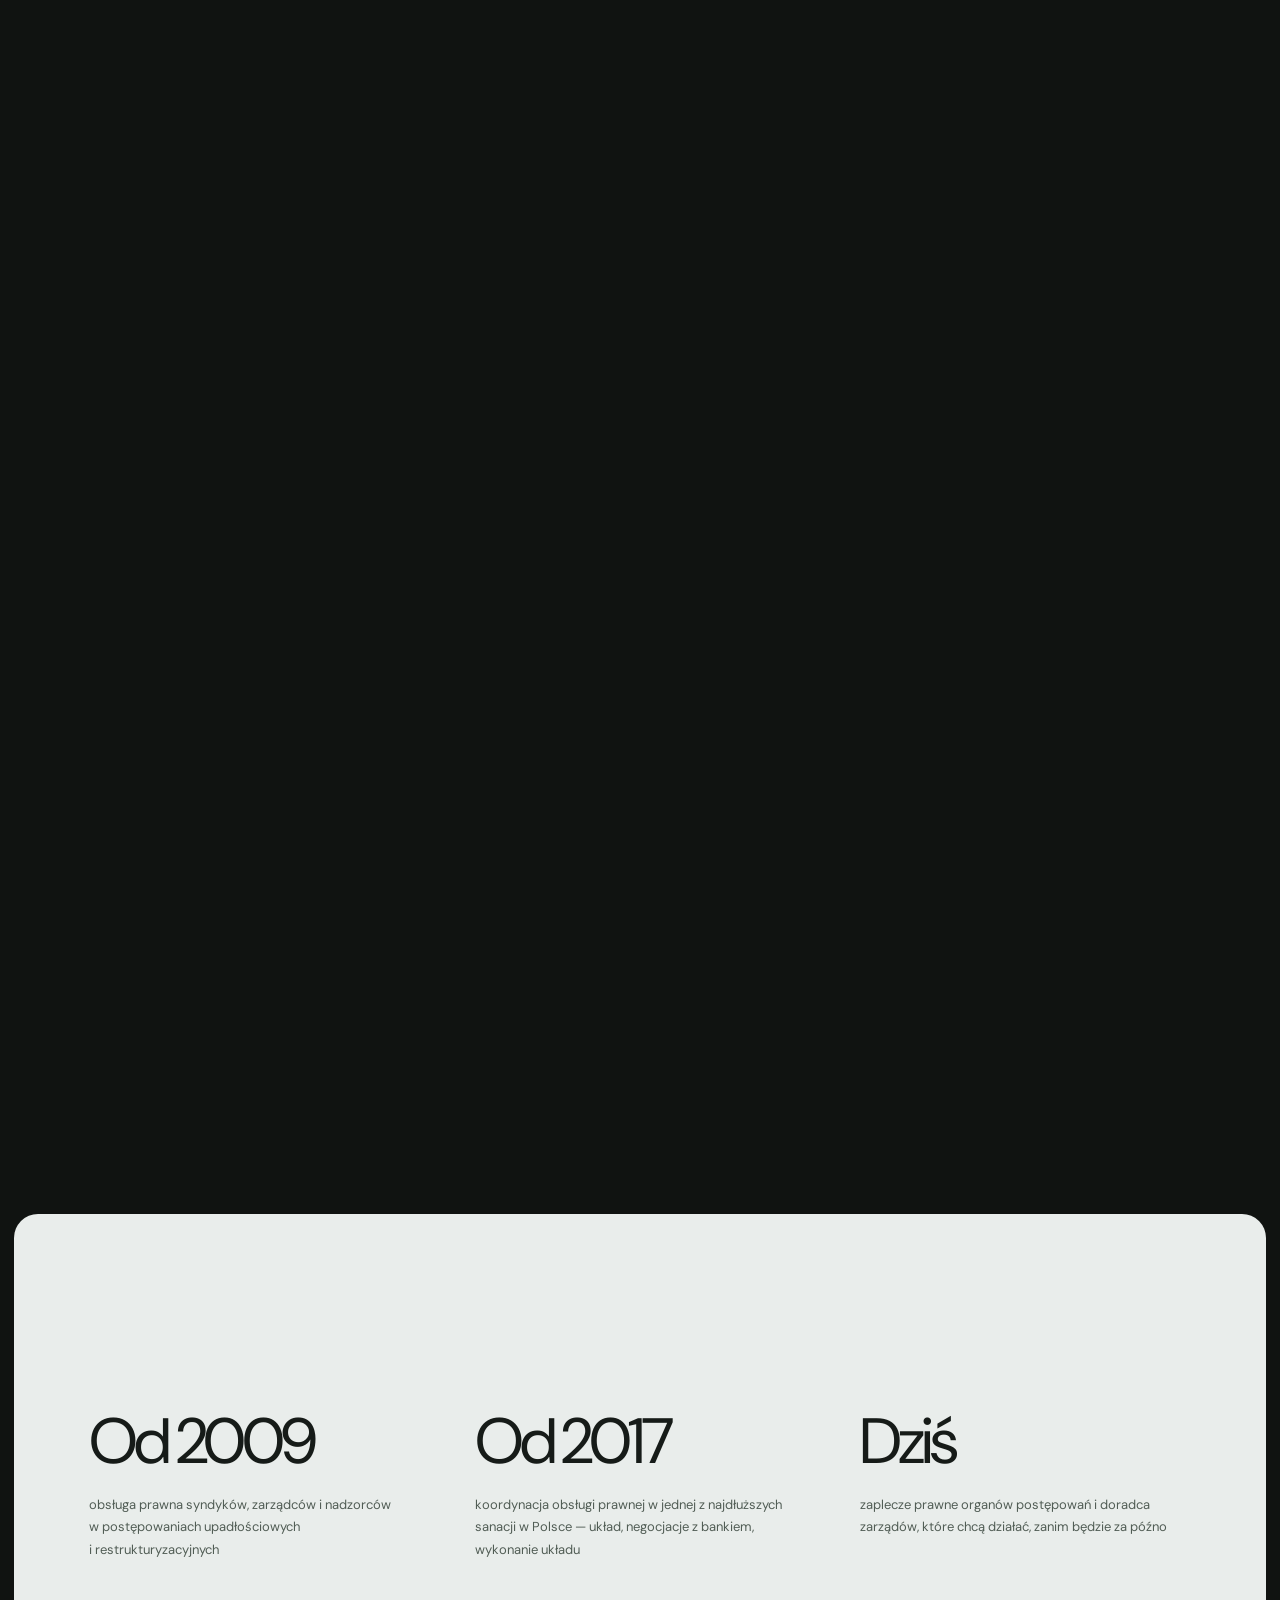
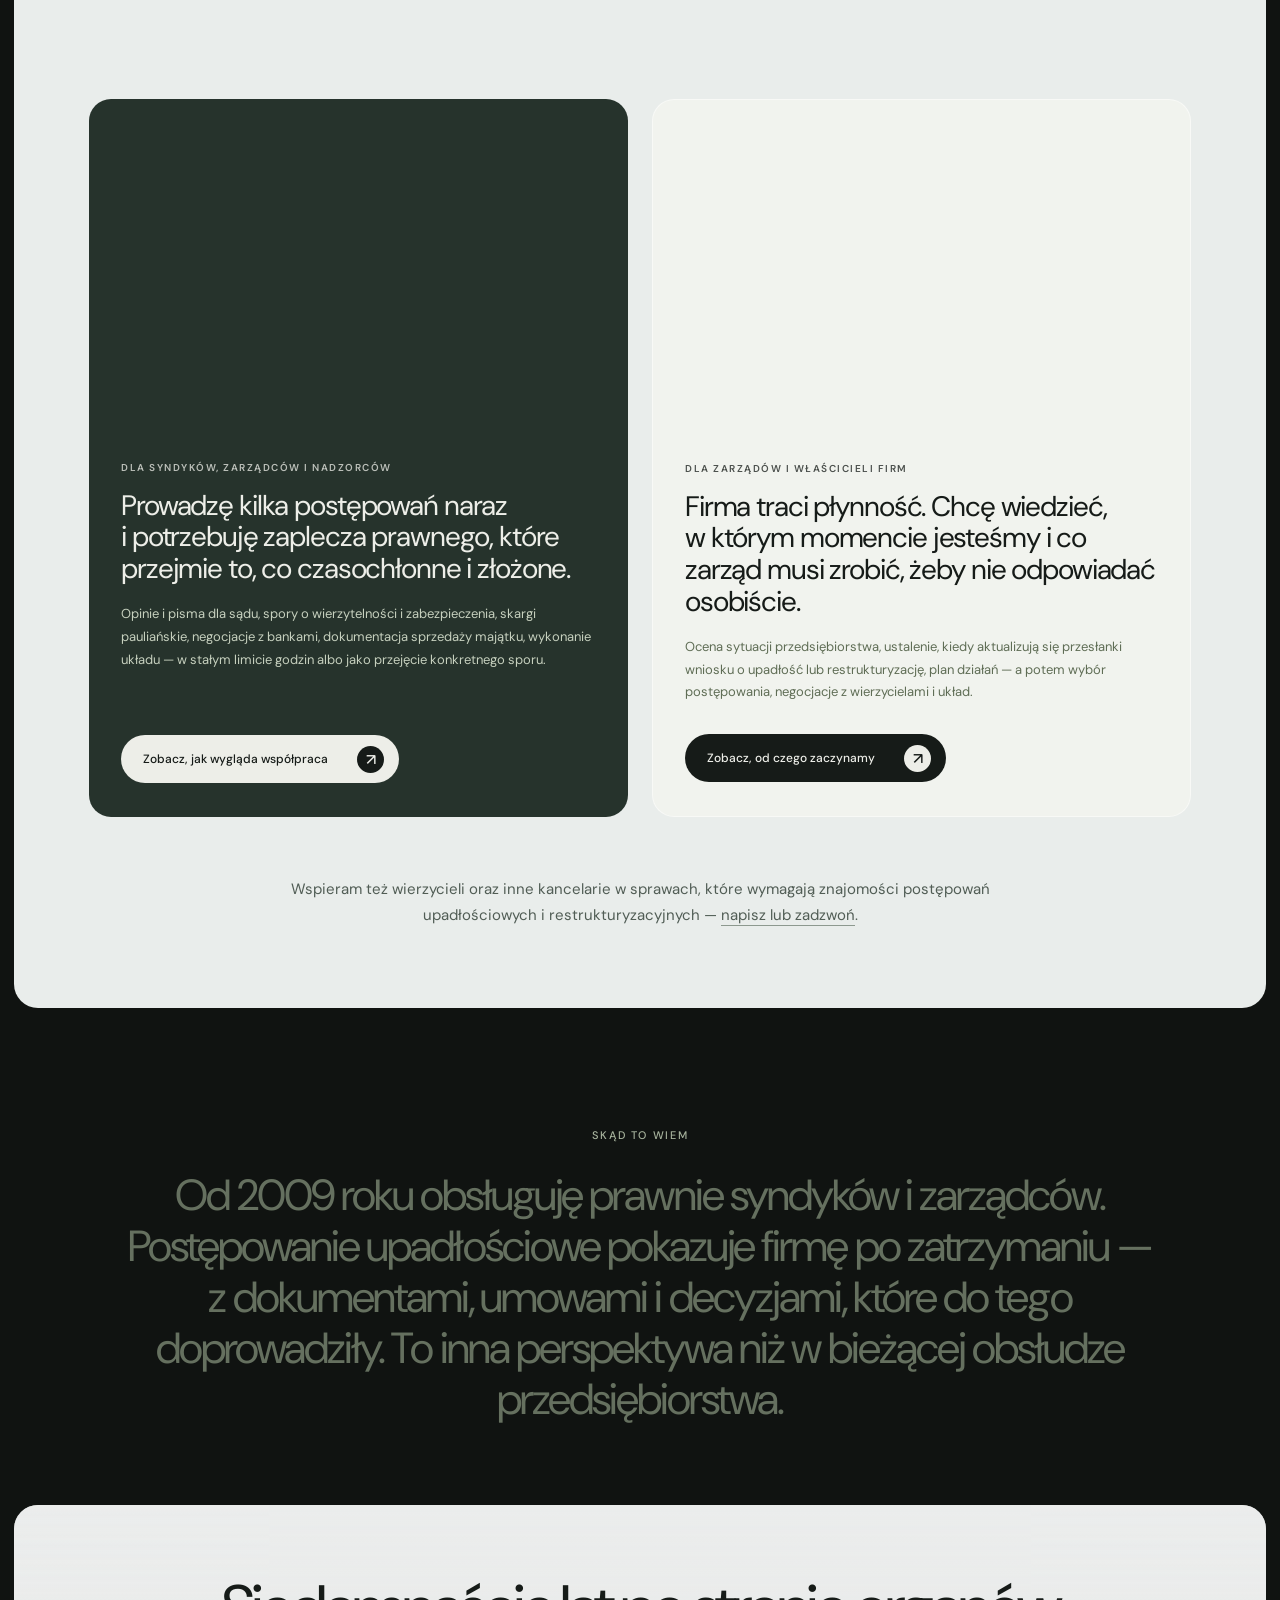
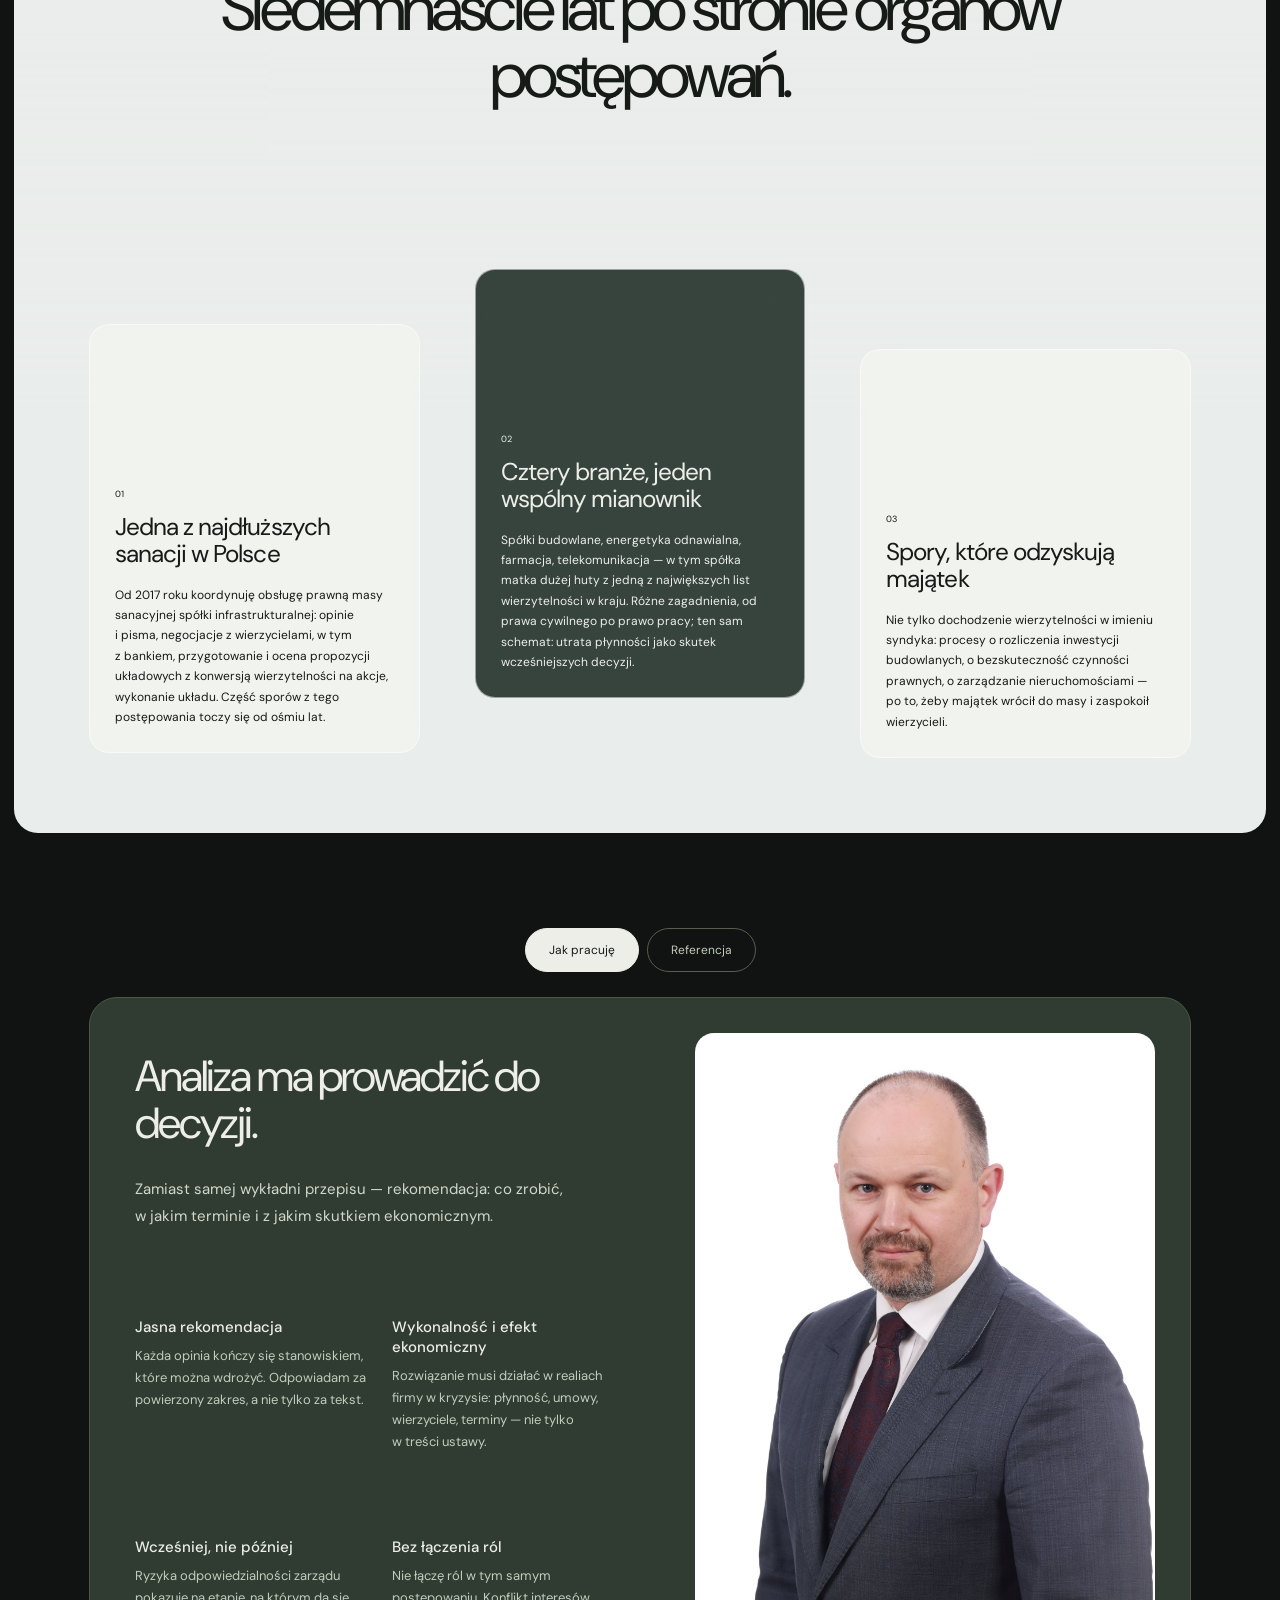
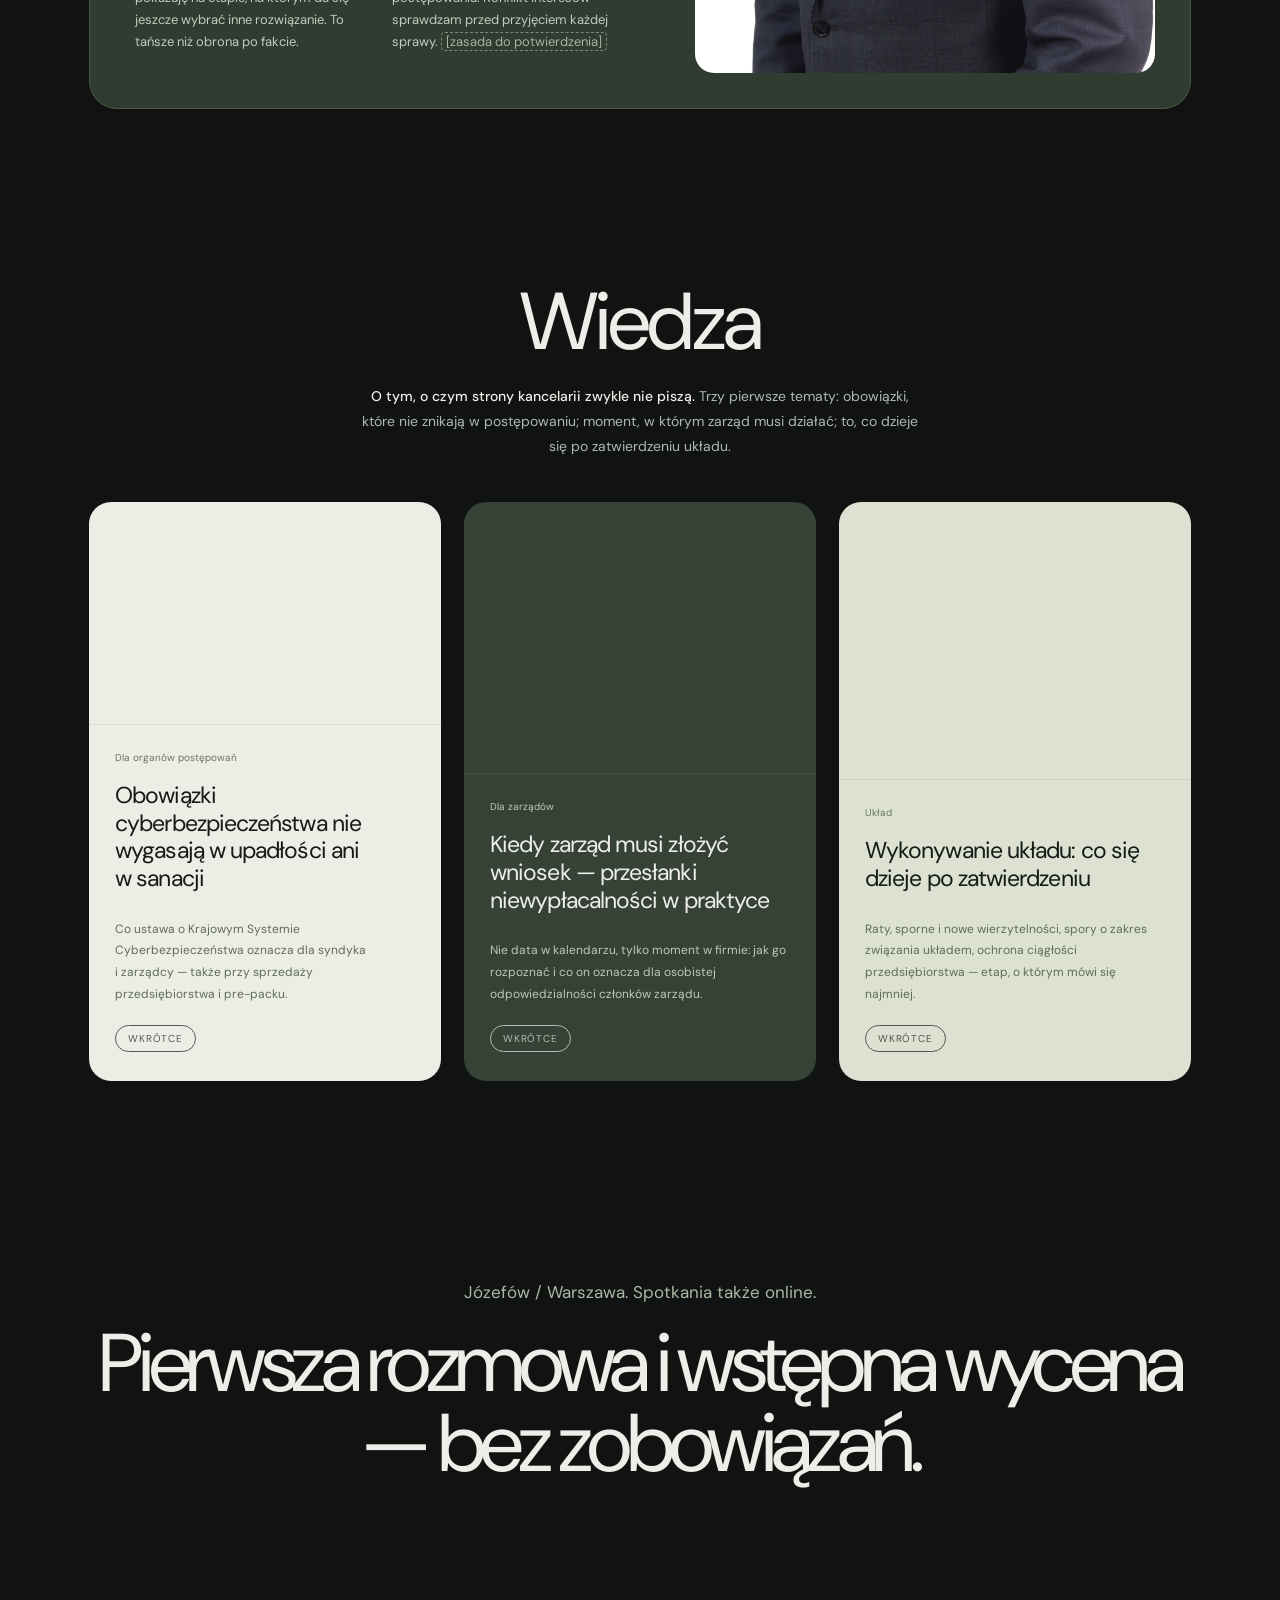
==== commit 7801e57e: "Hero ze zdjęciem Piotra po prawej; napisy opowieści nie wchodzą na rysunek Hero wg wzorca od klienta" ====
--- a/index.html
+++ b/index.html
@@ -9,9 +9,9 @@
 <meta name="robots" content="noindex, nofollow">
 <link rel="preconnect" href="https://fonts.googleapis.com">
 <link rel="preconnect" href="https://fonts.gstatic.com" crossorigin>
-<link href="https://fonts.googleapis.com/css2?family=DM+Sans:wght@400;500;600;700&display=swap" rel="stylesheet">
+<link href="https://fonts.googleapis.com/css2?family=DM+Sans:wght@300;400;500;600;700&display=swap" rel="stylesheet">
 <script>if(!matchMedia('(prefers-reduced-motion: reduce)').matches)document.documentElement.classList.add('anim')</script>
-<link rel="stylesheet" href="./nowy.css?v=18">
+<link rel="stylesheet" href="./nowy.css?v=19">
 </head>
 <body>
 <div class="page-shell">
@@ -20,7 +20,7 @@
        i odjeżdża razem z nim (tor i kolor ustawia nowy.js, część E) -->
   <div class="top-run">
   <div class="run-track">
-    <nav class="nav nav-dark" aria-label="Nawigacja główna">
+    <nav class="nav" aria-label="Nawigacja główna">
 <a class="brand" href="index.html" aria-label="PNLEGAL, strona główna">PNLEGAL<span>PIOTR NOWAKOWSKI</span></a>
 <div class="nav-links"><a href="index.html" aria-current="page">Strona główna</a><a href="o-mnie.html">O mnie</a><a href="organy.html">Dla syndyków</a><a href="zarzady.html">Dla zarządów</a><a href="wiedza.html">Wiedza</a></div>
 <a class="nav-submit" href="kontakt.html">Umów rozmowę <span aria-hidden="true">↗</span></a>
@@ -28,16 +28,25 @@
 </nav>
   </div>
 
-  <!-- HERO: wg zrzutu od klienta, wstawiany osobno. Tu tylko slot. -->
-  <section class="hero-slot" id="hero" aria-label="Hero (slot)">
-    <p>Slot na Hero ze zrzutu</p>
+  <!-- HERO wg wzorca „Personal Portfolio”: duże czarno-białe zdjęcie po prawej (głowa i ramiona, ucięte dolną krawędzią),
+       po lewej pionowy pasek z podpisem, liczby, imię i nazwisko, jedno zdanie i „Przewiń”. Teksty ze starej strony i z O mnie. -->
+  <section class="hero" id="hero" aria-labelledby="hero-name">
+    <p class="hero-rail"><span>Radca prawny · doradca restrukturyzacyjny</span><i aria-hidden="true"></i><span>Od 2009</span></p>
+    <div class="hero-stats">
+      <div><strong>25 lat</strong><span>praktyki prawniczej w obsłudze przedsiębiorstw</span></div>
+      <div><strong>17 lat</strong><span>w postępowaniach upadłościowych i restrukturyzacyjnych</span></div>
+    </div>
+    <h1 class="hero-name" id="hero-name">Piotr<br>Nowakowski</h1>
+    <p class="hero-sub">— Wiem, gdzie w firmie leżą ryzyka, jak je ocenić i kiedy im przeciwdziałać.</p>
+    <a class="hero-down" href="#story-pin">Przewiń <span aria-hidden="true">↓</span></a>
+    <img class="hero-photo" src="assets/img/pn-portret-wyciety-bw-1100.webp" width="1100" height="1718" alt="Piotr Nowakowski" fetchpriority="high">
   </section>
 
   <!-- ===== OPOWIEŚĆ KRESKĄ (mechanika 1:1 z kredytyubezpieczenia: hero-pin + site.js) ===== -->
   <div class="story-pin" id="story-pin">
     <section class="story-scene" aria-label="Siedemnaście lat po stronie organów postępowań">
       <svg class="story-art" id="story-art" viewBox="0 0 1800 1000" preserveAspectRatio="xMidYMax slice" aria-hidden="true" fill="none" stroke="currentColor" stroke-linecap="round" stroke-linejoin="round" data-cfg='{"keys":[[0,700,0,450],[0.08,1150,450,1000],[0.16,1150,450,1000],[0.23,2350,1950,2300],[0.29,2350,1950,2300],[0.315,2450,1950,2300],[0.36,2450,1950,2300],[0.42,3800,3300,3650],[0.45,3800,3300,3650],[0.49,5440,4850,5290],[0.585,5440,4850,5290],[0.64,7520,7000,7460],[0.785,7520,7000,7460],[0.835,9380,8900,8980],[0.95,9380,8900,9300],[1,9380,8900,9300]],"arm":[[0,0],[0.115,0],[0.125,-55],[0.15,-55],[0.16,0],[0.29,0],[0.3,-70],[0.355,-70],[0.365,0],[0.528,0],[0.536,-78],[0.546,-78],[0.554,0],[0.645,0],[0.66,-125],[0.775,-125],[0.787,0],[0.935,0],[0.947,-78],[1,-78]],"gnd":[[7630,860],[7646.3,858.0],[7661.7,852.3],[7676.2,843.4],[7690.2,831.9],[7703.7,818.3],[7717.0,803.0],[7730.3,786.8],[7743.8,770.0],[7757.6,753.2],[7771.9,737.0],[7787.0,721.7],[7803.0,708.1],[7820.1,696.6],[7838.5,687.7],[7858.4,682.0],[7880.0,680.0],[8640,680],[8658.1,682.0],[8674.9,687.7],[8690.7,696.6],[8705.6,708.1],[8719.8,721.7],[8733.5,737.0],[8746.8,753.2],[8760.0,770.0],[8773.2,786.8],[8786.5,803.0],[8800.2,818.3],[8814.4,831.9],[8829.3,843.4],[8845.1,852.3],[8861.9,858.0],[8880.0,860.0]]}'><g data-par=".5"><g data-s="0" data-e="0.05" stroke-width="1.2" stroke-opacity="0.16"><path d="M-200 860C200 790 500 770 900 812S1500 760 1900 800S2600 770 3000 806S3700 760 4100 798S4800 772 5200 808S5900 762 6300 800S6800 790 7000 830"/></g></g><g data-par=".25"><g data-s="0" data-e="0.05" stroke-width="1.2" stroke-opacity="0.45"><path transform="translate(300 96) scale(1)" d="M0 0C-4 -18 14 -28 30 -20C38 -40 76 -42 86 -20C102 -26 118 -14 114 0Z"/><path transform="translate(860 78) scale(0.8)" d="M0 0C-4 -18 14 -28 30 -20C38 -40 76 -42 86 -20C102 -26 118 -14 114 0Z"/><path transform="translate(1420 100) scale(1.1)" d="M0 0C-4 -18 14 -28 30 -20C38 -40 76 -42 86 -20C102 -26 118 -14 114 0Z"/><path transform="translate(1980 84) scale(0.9)" d="M0 0C-4 -18 14 -28 30 -20C38 -40 76 -42 86 -20C102 -26 118 -14 114 0Z"/><path transform="translate(2560 98) scale(1)" d="M0 0C-4 -18 14 -28 30 -20C38 -40 76 -42 86 -20C102 -26 118 -14 114 0Z"/><path transform="translate(3120 80) scale(0.85)" d="M0 0C-4 -18 14 -28 30 -20C38 -40 76 -42 86 -20C102 -26 118 -14 114 0Z"/><path transform="translate(3680 96) scale(1.05)" d="M0 0C-4 -18 14 -28 30 -20C38 -40 76 -42 86 -20C102 -26 118 -14 114 0Z"/><path transform="translate(4200 86) scale(0.9)" d="M0 0C-4 -18 14 -28 30 -20C38 -40 76 -42 86 -20C102 -26 118 -14 114 0Z"/></g></g><g data-par=".6"><g data-s="0" data-e="0.05" stroke-width="1.2" stroke-opacity="0.55" class="dt"><path d="M1150 92q7 -7 14 0q7 -7 14 0"/><path d="M1184 78q5 -5 10 0q5 -5 10 0"/><path d="M2700 80q7 -7 14 0q7 -7 14 0"/><path d="M2734 66q5 -5 10 0q5 -5 10 0"/><path d="M4400 96q7 -7 14 0q7 -7 14 0"/><path d="M4434 82q5 -5 10 0q5 -5 10 0"/><path d="M6200 84q7 -7 14 0q7 -7 14 0"/><path d="M6234 70q5 -5 10 0q5 -5 10 0"/><path d="M8100 92q7 -7 14 0q7 -7 14 0"/><path d="M8134 78q5 -5 10 0q5 -5 10 0"/></g></g><g id="story-sun"><g data-s="0" data-e="0.03" stroke-width="1.4" stroke-opacity="0.8"><circle cx="0" cy="150" r="30" fill="#e9edeb"/></g><g id="story-rays"><g data-s="0.01" data-e="0.045" stroke-width="1.2" stroke-opacity="0.6"><path d="M42.0 150.0L54.0 150.0"/><path d="M36.4 171.0L46.8 177.0"/><path d="M21.0 186.4L27.0 196.8"/><path d="M0.0 192.0L0.0 204.0"/><path d="M-21.0 186.4L-27.0 196.8"/><path d="M-36.4 171.0L-46.8 177.0"/><path d="M-42.0 150.0L-54.0 150.0"/><path d="M-36.4 129.0L-46.8 123.0"/><path d="M-21.0 113.6L-27.0 103.2"/><path d="M-0.0 108.0L-0.0 96.0"/><path d="M21.0 113.6L27.0 103.2"/><path d="M36.4 129.0L46.8 123.0"/></g></g></g><g data-s="0" data-e="0.022" stroke-width="1.8" stroke-opacity="0.85"><path d="M-400 860H200"/></g><g data-s="0" data-e="0.022" stroke-width="1.8" stroke-opacity="0.85"><path d="M200 860H800"/></g><g data-s="0" data-e="0.022" stroke-width="1.8" stroke-opacity="0.85"><path d="M800 860H1400"/></g><g data-s="0" data-e="0.022" stroke-width="1.8" stroke-opacity="0.85"><path d="M1400 860H2000"/></g><g data-s="0.048" data-e="0.07" stroke-width="1.8" stroke-opacity="0.85"><path d="M2000 860H2600"/></g><g data-s="0.1795" data-e="0.2015" stroke-width="1.8" stroke-opacity="0.85"><path d="M2600 860H3200"/></g><g data-s="0.1985" data-e="0.2205" stroke-width="1.8" stroke-opacity="0.85"><path d="M3200 860H3800"/></g><g data-s="0.367" data-e="0.389" stroke-width="1.8" stroke-opacity="0.85"><path d="M3800 860H4400"/></g><g data-s="0.386" data-e="0.408" stroke-width="1.8" stroke-opacity="0.85"><path d="M4400 860H5000"/></g><g data-s="0.4465" data-e="0.4685" stroke-width="1.8" stroke-opacity="0.85"><path d="M5000 860H5600"/></g><g data-s="0.46" data-e="0.482" stroke-width="1.8" stroke-opacity="0.85"><path d="M5600 860H6200"/></g><g data-s="0.471" data-e="0.493" stroke-width="1.8" stroke-opacity="0.85"><path d="M6200 860H6800"/></g><g data-s="0.59" data-e="0.612" stroke-width="1.8" stroke-opacity="0.85"><path d="M6800 860H7400"/></g><g data-s="0.602" data-e="0.624" stroke-width="1.8" stroke-opacity="0.85"><path d="M7400 860H8000"/></g><g data-s="0.612" data-e="0.634" stroke-width="1.8" stroke-opacity="0.85"><path d="M8000 860H8600"/></g><g data-s="0.6275" data-e="0.6495" stroke-width="1.8" stroke-opacity="0.85"><path d="M8600 860H9200"/></g><g data-s="0.795" data-e="0.817" stroke-width="1.8" stroke-opacity="0.85"><path d="M9200 860H9800"/></g><g data-s="0.806" data-e="0.828" stroke-width="1.8" stroke-opacity="0.85"><path d="M9800 860H10400"/></g><g data-s="0.8185" data-e="0.8405" stroke-width="1.8" stroke-opacity="0.85"><path d="M10400 860H11000"/></g><g data-s="0" data-e="0.022" stroke-width="1.2" stroke-opacity="0.55"><path d="M560 950H1060"/></g><g data-s="0" data-e="0.022" stroke-width="1.2" stroke-opacity="0.55"><path d="M1060 950H1560"/></g><g data-s="0" data-e="0.022" stroke-width="1.2" stroke-opacity="0.55"><path d="M1560 950H2060"/></g><g data-s="0.0575" data-e="0.0795" stroke-width="1.2" stroke-opacity="0.55"><path d="M2060 950H2560"/></g><g data-s="0.178" data-e="0.2" stroke-width="1.2" stroke-opacity="0.55"><path d="M2560 950H3060"/></g><g data-s="0.194" data-e="0.216" stroke-width="1.2" stroke-opacity="0.55"><path d="M3060 950H3560"/></g><g data-s="0.2155" data-e="0.2375" stroke-width="1.2" stroke-opacity="0.55"><path d="M3560 950H4060"/></g><g data-s="0.376" data-e="0.398" stroke-width="1.2" stroke-opacity="0.55"><path d="M4060 950H4560"/></g><g data-s="0.391" data-e="0.413" stroke-width="1.2" stroke-opacity="0.55"><path d="M4560 950H5060"/></g><g data-s="0.449" data-e="0.471" stroke-width="1.2" stroke-opacity="0.55"><path d="M5060 950H5560"/></g><g data-s="0.4595" data-e="0.4815" stroke-width="1.2" stroke-opacity="0.55"><path d="M5560 950H6060"/></g><g data-s="0.468" data-e="0.49" stroke-width="1.2" stroke-opacity="0.55"><path d="M6060 950H6560"/></g><g data-s="0.5825" data-e="0.6045" stroke-width="1.2" stroke-opacity="0.55"><path d="M6560 950H7060"/></g><g data-s="0.5955" data-e="0.6175" stroke-width="1.2" stroke-opacity="0.55"><path d="M7060 950H7560"/></g><g data-s="0.6045" data-e="0.6265" stroke-width="1.2" stroke-opacity="0.55"><path d="M7560 950H7700"/></g><g data-s="0.607" data-e="0.629" stroke-width="1.2" stroke-opacity="0.4"><path d="M7716 950h10"/><path d="M7742 950h10"/><path d="M7768 950h10"/><path d="M7794 950h10"/><path d="M7820 950h10"/><path d="M7846 950h10"/><path d="M7872 950h10"/><path d="M7898 950h10"/><path d="M7924 950h10"/><path d="M7950 950h10"/><path d="M7976 950h10"/><path d="M8002 950h10"/><path d="M8028 950h10"/><path d="M8054 950h10"/><path d="M8080 950h10"/><path d="M8106 950h10"/><path d="M8132 950h10"/><path d="M8158 950h10"/><path d="M8184 950h10"/><path d="M8210 950h10"/></g><g data-s="0.6165" data-e="0.6385" stroke-width="1.2" stroke-opacity="0.4"><path d="M8236 950h10"/><path d="M8262 950h10"/><path d="M8288 950h10"/><path d="M8314 950h10"/><path d="M8340 950h10"/><path d="M8366 950h10"/><path d="M8392 950h10"/><path d="M8418 950h10"/><path d="M8444 950h10"/><path d="M8470 950h10"/><path d="M8496 950h10"/><path d="M8522 950h10"/><path d="M8548 950h10"/><path d="M8574 950h10"/><path d="M8600 950h10"/><path d="M8626 950h10"/><path d="M8652 950h10"/><path d="M8678 950h10"/><path d="M8704 950h10"/><path d="M8730 950h10"/></g><g data-s="0.784" data-e="0.806" stroke-width="1.2" stroke-opacity="0.4"><path d="M8756 950h10"/><path d="M8782 950h10"/><path d="M8808 950h10"/><path d="M8834 950h10"/><path d="M8860 950h10"/><path d="M8886 950h10"/><path d="M8912 950h10"/><path d="M8938 950h10"/><path d="M8964 950h10"/><path d="M8990 950h10"/><path d="M9016 950h10"/><path d="M9042 950h10"/><path d="M9068 950h10"/><path d="M9094 950h10"/><path d="M9120 950h10"/><path d="M9146 950h10"/><path d="M9172 950h10"/><path d="M9198 950h10"/><path d="M9224 950h10"/><path d="M9250 950h10"/></g><g data-s="0.796" data-e="0.818" stroke-width="1.2" stroke-opacity="0.4"><path d="M9276 950h10"/><path d="M9302 950h10"/><path d="M9328 950h10"/><path d="M9354 950h10"/><path d="M9380 950h10"/><path d="M9406 950h10"/><path d="M9432 950h10"/><path d="M9458 950h10"/><path d="M9484 950h10"/><path d="M9510 950h10"/><path d="M9536 950h10"/><path d="M9562 950h10"/><path d="M9588 950h10"/><path d="M9614 950h10"/><path d="M9640 950h10"/><path d="M9666 950h10"/><path d="M9692 950h10"/><path d="M9718 950h10"/><path d="M9744 950h10"/><path d="M9770 950h10"/></g><g data-s="0.8055" data-e="0.8275" stroke-width="1.2" stroke-opacity="0.4"><path d="M9796 950h10"/><path d="M9822 950h10"/><path d="M9848 950h10"/><path d="M9874 950h10"/><path d="M9900 950h10"/><path d="M9926 950h10"/><path d="M9952 950h10"/><path d="M9978 950h10"/><path d="M10004 950h10"/><path d="M10030 950h10"/><path d="M10056 950h10"/><path d="M10082 950h10"/><path d="M10108 950h10"/><path d="M10134 950h10"/><path d="M10160 950h10"/><path d="M10186 950h10"/><path d="M10212 950h10"/><path d="M10238 950h10"/><path d="M10264 950h10"/><path d="M10290 950h10"/></g><g data-s="0.816" data-e="0.838" stroke-width="1.2" stroke-opacity="0.4"><path d="M10316 950h10"/><path d="M10342 950h10"/><path d="M10368 950h10"/><path d="M10394 950h10"/><path d="M10420 950h10"/><path d="M10446 950h10"/></g><g data-s="0.004" data-e="0.026" stroke-width="1.5" stroke-opacity="0.85"><path d="M600.0 950V934"/></g><g data-f="0.008 0.032" fill="currentColor" fill-opacity="1" stroke="none" font-size="15" font-family="DM Sans, Arial, sans-serif" letter-spacing="1" text-anchor="middle"><text x="600" y="976">2009</text></g><g data-s="0.004" data-e="0.026" stroke-width="1" stroke-opacity="0.5"><path d="M1017.6 950V943"/></g><g data-f="0.008 0.032" fill="currentColor" fill-opacity="0.5" stroke="none" font-size="11" font-family="DM Sans, Arial, sans-serif" letter-spacing="1" text-anchor="middle" class="dt"><text x="1017.6" y="976">2010</text></g><g data-s="0.004" data-e="0.026" stroke-width="1" stroke-opacity="0.5"><path d="M1435.3 950V943"/></g><g data-f="0.008 0.032" fill="currentColor" fill-opacity="0.5" stroke="none" font-size="11" font-family="DM Sans, Arial, sans-serif" letter-spacing="1" text-anchor="middle" class="dt"><text x="1435.3" y="976">2011</text></g><g data-s="0.0335" data-e="0.0555" stroke-width="1" stroke-opacity="0.5"><path d="M1852.9 950V943"/></g><g data-f="0.0375 0.0615" fill="currentColor" fill-opacity="0.5" stroke="none" font-size="11" font-family="DM Sans, Arial, sans-serif" letter-spacing="1" text-anchor="middle" class="dt"><text x="1852.9" y="976">2012</text></g><g data-s="0.171" data-e="0.193" stroke-width="1" stroke-opacity="0.5"><path d="M2270.6 950V943"/></g><g data-f="0.175 0.199" fill="currentColor" fill-opacity="0.5" stroke="none" font-size="11" font-family="DM Sans, Arial, sans-serif" letter-spacing="1" text-anchor="middle" class="dt"><text x="2270.6" y="976">2013</text></g><g data-s="0.186" data-e="0.208" stroke-width="1" stroke-opacity="0.5"><path d="M2688.2 950V943"/></g><g data-f="0.19 0.214" fill="currentColor" fill-opacity="0.5" stroke="none" font-size="11" font-family="DM Sans, Arial, sans-serif" letter-spacing="1" text-anchor="middle" class="dt"><text x="2688.2" y="976">2014</text></g><g data-s="0.1995" data-e="0.2215" stroke-width="1" stroke-opacity="0.5"><path d="M3105.9 950V943"/></g><g data-f="0.2035 0.2275" fill="currentColor" fill-opacity="0.5" stroke="none" font-size="11" font-family="DM Sans, Arial, sans-serif" letter-spacing="1" text-anchor="middle" class="dt"><text x="3105.9" y="976">2015</text></g><g data-s="0.2165" data-e="0.2385" stroke-width="1" stroke-opacity="0.5"><path d="M3523.5 950V943"/></g><g data-f="0.2205 0.2445" fill="currentColor" fill-opacity="0.5" stroke="none" font-size="11" font-family="DM Sans, Arial, sans-serif" letter-spacing="1" text-anchor="middle" class="dt"><text x="3523.5" y="976">2016</text></g><g data-s="0.376" data-e="0.398" stroke-width="1.5" stroke-opacity="0.85"><path d="M3941.2 950V934"/></g><g data-f="0.38 0.404" fill="currentColor" fill-opacity="1" stroke="none" font-size="15" font-family="DM Sans, Arial, sans-serif" letter-spacing="1" text-anchor="middle"><text x="3941.2" y="976">2017</text></g><g data-s="0.3885" data-e="0.4105" stroke-width="1" stroke-opacity="0.5"><path d="M4358.8 950V943"/></g><g data-f="0.3925 0.4165" fill="currentColor" fill-opacity="0.5" stroke="none" font-size="11" font-family="DM Sans, Arial, sans-serif" letter-spacing="1" text-anchor="middle" class="dt"><text x="4358.8" y="976">2018</text></g><g data-s="0.403" data-e="0.425" stroke-width="1" stroke-opacity="0.5"><path d="M4776.5 950V943"/></g><g data-f="0.407 0.431" fill="currentColor" fill-opacity="0.5" stroke="none" font-size="11" font-family="DM Sans, Arial, sans-serif" letter-spacing="1" text-anchor="middle" class="dt"><text x="4776.5" y="976">2019</text></g><g data-s="0.4565" data-e="0.4785" stroke-width="1" stroke-opacity="0.5"><path d="M5194.1 950V943"/></g><g data-f="0.4605 0.4845" fill="currentColor" fill-opacity="0.5" stroke="none" font-size="11" font-family="DM Sans, Arial, sans-serif" letter-spacing="1" text-anchor="middle" class="dt"><text x="5194.1" y="976">2020</text></g><g data-s="0.4645" data-e="0.4865" stroke-width="1" stroke-opacity="0.5"><path d="M5611.8 950V943"/></g><g data-f="0.4685 0.4925" fill="currentColor" fill-opacity="0.5" stroke="none" font-size="11" font-family="DM Sans, Arial, sans-serif" letter-spacing="1" text-anchor="middle" class="dt"><text x="5611.8" y="976">2021</text></g><g data-s="0.4715" data-e="0.4935" stroke-width="1" stroke-opacity="0.5"><path d="M6029.4 950V943"/></g><g data-f="0.4755 0.4995" fill="currentColor" fill-opacity="0.5" stroke="none" font-size="11" font-family="DM Sans, Arial, sans-serif" letter-spacing="1" text-anchor="middle" class="dt"><text x="6029.4" y="976">2022</text></g><g data-s="0.482" data-e="0.504" stroke-width="1" stroke-opacity="0.5"><path d="M6447.1 950V943"/></g><g data-f="0.486 0.51" fill="currentColor" fill-opacity="0.5" stroke="none" font-size="11" font-family="DM Sans, Arial, sans-serif" letter-spacing="1" text-anchor="middle" class="dt"><text x="6447.1" y="976">2023</text></g><g data-s="0.5955" data-e="0.6175" stroke-width="1" stroke-opacity="0.5"><path d="M6864.7 950V943"/></g><g data-f="0.5995 0.6235" fill="currentColor" fill-opacity="0.5" stroke="none" font-size="11" font-family="DM Sans, Arial, sans-serif" letter-spacing="1" text-anchor="middle" class="dt"><text x="6864.7" y="976">2024</text></g><g data-s="0.6035" data-e="0.6255" stroke-width="1" stroke-opacity="0.5"><path d="M7282.4 950V943"/></g><g data-f="0.6075 0.6315" fill="currentColor" fill-opacity="0.5" stroke="none" font-size="11" font-family="DM Sans, Arial, sans-serif" letter-spacing="1" text-anchor="middle" class="dt"><text x="7282.4" y="976">2025</text></g><g data-s="0.611" data-e="0.633" stroke-width="1.5" stroke-opacity="0.85"><path d="M7700.0 950V934"/></g><g data-f="0.615 0.639" fill="currentColor" fill-opacity="1" stroke="none" font-size="15" font-family="DM Sans, Arial, sans-serif" letter-spacing="1" text-anchor="middle"><text x="7700" y="976">2026 · dziś</text></g><g data-f="0.02 0.045" fill="currentColor" fill-opacity="1" stroke="none" font-size="15" font-family="DM Sans, Arial, sans-serif" letter-spacing="1" text-anchor="start"><text x="650" y="976">17 lat →</text></g><g data-s="0" data-e="0.03" stroke-width="1.4" stroke-opacity="0.75"><path d="M208 860C200 836 222 822 238 832C246 810 280 812 282 832C298 830 304 850 296 860" fill="#e9edeb"/><path d="M380 860V797"/><path d="M380 815l-14 -16"/><path d="M346 797C322 789 326 746 350 740C356 706 406 706 410 740C434 746 438 789 414 797Z" fill="#e9edeb"/><path d="M520 860V748"/><path d="M512 860h16"/><path d="M520 748q0 -10 12 -10h6"/><path d="M534 736h18l-4 10h-10z"/></g><g data-s="0.03" data-e="0.06" stroke-width="1.8" stroke-opacity="0.95"><path d="M1386 860V604L1580 506L1774 604V860Z" fill="#e9edeb" stroke="none"/><path d="M1386 860H1774"/><path d="M1394 860V848H1766V860"/><path d="M1402 848V836H1758V848"/></g><g data-s="0.045" data-e="0.085" stroke-width="1.4" stroke-opacity="0.8"><path d="M1422 836V630"/><path d="M1438 836V630"/><path d="M1418 636H1442"/><path d="M1482 836V630"/><path d="M1498 836V630"/><path d="M1478 636H1502"/><path d="M1542 836V630"/><path d="M1558 836V630"/><path d="M1538 636H1562"/><path d="M1602 836V630"/><path d="M1618 836V630"/><path d="M1598 636H1622"/><path d="M1662 836V630"/><path d="M1678 836V630"/><path d="M1658 636H1682"/><path d="M1722 836V630"/><path d="M1738 836V630"/><path d="M1718 636H1742"/></g><g data-s="0.06" data-e="0.095" stroke-width="1.8" stroke-opacity="0.95"><path d="M1394 630H1766V604H1394Z"/><path d="M1386 604L1580 506L1774 604Z"/></g><g data-s="0.07" data-e="0.1" stroke-width="1.3" stroke-opacity="0.75"><path d="M1564 836V730Q1580 716 1596 730V836"/></g><g data-s="0.08" data-e="0.1" stroke-width="1.4" stroke-opacity="0.85"><path d="M1580 506V452"/><path d="M1580 454h36l-9 10 9 10h-36"/></g><g data-s="0.09" data-e="0.11" stroke-width="1.4" stroke-opacity="0.85"><path d="M1580 548V592"/><path d="M1554 560H1606"/><path d="M1554 560l-9 16h18z"/><path d="M1606 560l-9 16h18z"/><path d="M1568 592h24"/></g><g data-f="0.09 0.11" fill="currentColor" fill-opacity="1" stroke="none" font-size="18" font-family="DM Sans, Arial, sans-serif" letter-spacing="9" text-anchor="middle"><text x="1580" y="624">SĄD</text></g><g data-s="0.0255" data-e="0.0475" stroke-width="1.4" stroke-opacity="0.75"><path d="M1820 860V748"/><path d="M1812 860h16"/><path d="M1820 748q0 -10 12 -10h6"/><path d="M1834 736h18l-4 10h-10z"/></g><g transform="translate(1215 860) scale(-1.25 1.25)"><g data-s="0.085" data-e="0.11" stroke-width="1.28" stroke-opacity="1"><path d="M-3.5 -55V-1L3 0"/><path d="M3.5 -55V-1L10 0"/><path d="M-10 -95L-12 -58"/><path d="M-11 -98Q-13 -77 -9 -54H9Q13 -77 11 -98Q0 -104 -11 -98Z" fill="#e9edeb"/><path d="M-5 -101L0 -87L5 -101"/><path d="M0 -96L-2.5 -80L0 -73L2.5 -80Z"/><circle cx="0" cy="-115" r="11" fill="#e9edeb"/><path d="M-11 -114Q-8 -129 4 -127Q12 -124 11 -118"/><rect x="-18" y="-86" width="10" height="26" fill="#e9edeb"/></g><g data-s="0.085" data-e="0.11" stroke-width="1.28" stroke-opacity="1"><path d="M10 -95L11 -58"/></g></g><g transform="translate(1292 860) scale(-1.25 1.25)"><g data-s="0.095" data-e="0.12" stroke-width="1.28" stroke-opacity="1"><path d="M-3.5 -55V-1L3 0"/><path d="M3.5 -55V-1L10 0"/><path d="M-10 -95L-12 -58"/><path d="M-11 -98Q-13 -77 -9 -54H9Q13 -77 11 -98Q0 -104 -11 -98Z" fill="#e9edeb"/><path d="M-5 -101L0 -87L5 -101"/><path d="M0 -96L-2.5 -80L0 -73L2.5 -80Z"/><circle cx="0" cy="-115" r="11" fill="#e9edeb"/><path d="M-11 -116Q-6 -127 6 -126Q12 -122 11 -117"/><rect x="6" y="-64" width="17" height="22" fill="#e9edeb"/><path d="M10 -64h9"/></g><g data-s="0.095" data-e="0.12" stroke-width="1.28" stroke-opacity="1"><path d="M10 -95L11 -58"/></g></g><g data-f="0.11 0.13" fill="currentColor" fill-opacity="1" stroke="none" font-size="16" font-family="DM Sans, Arial, sans-serif" letter-spacing="1" text-anchor="middle"><text x="1205" y="902">syndyk</text><text x="1300" y="902">zarządca</text></g><g data-s="0.12" data-e="0.15" stroke-width="7" stroke-opacity="0.75" stroke="#a7b39d"><path d="M1112 872H1330"/></g><g data-f='.12 .132 .156 .168'><g data-s="0.12" data-e="0.134" stroke-width="1.4" stroke-opacity="0.85"><path d="M1116 598H1170A14 14 0 0 1 1184 612V646A14 14 0 0 1 1170 660H1146L1130 680L1134 660H1116A14 14 0 0 1 1102 646V612A14 14 0 0 1 1116 598Z" fill="#e9edeb"/></g><g data-f="0.128 0.14" fill="currentColor" fill-opacity="1" stroke="none" font-size="34" font-family="DM Sans, Arial, sans-serif" letter-spacing="1" text-anchor="middle"><text x="1143" y="643">§</text></g></g><g data-s="0.033" data-e="0.055" stroke-width="1.4" stroke-opacity="0.75"><path d="M1880 860V801.2"/><path d="M1880 818l-14 -16"/><path d="M1846 801.2C1822 793.2 1826 753.6 1850 748C1856 716 1906 716 1910 748C1934 753.6 1938 793.2 1914 801.2Z" fill="#e9edeb"/></g><g data-s="0.0575" data-e="0.0795" stroke-width="1.4" stroke-opacity="0.75"><path d="M2018 860C2010 836 2032 822 2048 832C2056 810 2090 812 2092 832C2108 830 2114 850 2106 860" fill="#e9edeb"/></g><g data-s="0.1635" data-e="0.1855" stroke-width="1.4" stroke-opacity="0.75"><path d="M2200 860V748"/><path d="M2192 860h16"/><path d="M2200 748q0 -10 12 -10h6"/><path d="M2214 736h18l-4 10h-10z"/></g><g data-s="0.185" data-e="0.215" stroke-width="1.9" stroke-opacity="0.95"><path d="M2480 860V560L2615 620V560L2750 620V560L2885 620V560L3020 620V860Z" fill="#e9edeb" stroke="none"/><path d="M2480 860V560L2615 620V560L2750 620V560L2885 620V560L3020 620V860"/></g><g data-s="0.195" data-e="0.22" stroke-width="1.8" stroke-opacity="0.95"><rect x="3020" y="680" width="160" height="180" fill="#e9edeb" stroke="none"/><path d="M3020 680H3180V860"/><rect x="3130" y="420" width="30" height="260" fill="#e9edeb"/><path d="M3130 446h30"/><path d="M3130 466h30"/></g><g data-s="0.205" data-e="0.225" stroke-width="1.2" stroke-opacity="0.7"><rect x="3034" y="744" width="26" height="24"/><rect x="3087" y="744" width="26" height="24"/><rect x="3140" y="744" width="26" height="24"/><rect x="3034" y="790" width="26" height="24"/><rect x="3140" y="790" width="26" height="24"/><path d="M3080 860V800H3120V860"/></g><g data-s="0.205" data-e="0.23" stroke-width="1.3" stroke-opacity="0.7" data-op='[[0.298,1],[0.316,0]]'><rect x="2502" y="652" width="62" height="96" rx="3"/><path d="M2533 652V748"/><path d="M2502 700h62"/><rect x="2588" y="652" width="62" height="96" rx="3"/><path d="M2619 652V748"/><path d="M2588 700h62"/><rect x="2674" y="652" width="62" height="96" rx="3"/><path d="M2705 652V748"/><path d="M2674 700h62"/><rect x="2760" y="652" width="62" height="96" rx="3"/><path d="M2791 652V748"/><path d="M2760 700h62"/><rect x="2876" y="660" width="132" height="176" rx="4"/></g><g data-rot='{"c":[2930,735],"k":[[0.19,0],[0.27,540]],"lin":1}'><g data-s="0.21" data-e="0.232" stroke-width="1.6" stroke-opacity="0.9"><path d="M2968.0 735.0L2977.4 742.5L2975.7 749.8L2963.9 752.3L2960.7 757.3L2963.9 768.9L2958.2 773.8L2947.3 768.9L2941.7 771.1L2937.5 782.4L2930.0 783.0L2924.1 772.5L2918.3 771.1L2908.2 777.8L2901.8 773.8L2903.1 761.9L2899.3 757.3L2887.2 756.8L2884.3 749.8L2892.5 740.9L2892.0 735.0L2882.6 727.5L2884.3 720.2L2896.1 717.7L2899.3 712.7L2896.1 701.1L2901.8 696.2L2912.7 701.1L2918.3 698.9L2922.5 687.6L2930.0 687.0L2935.9 697.5L2941.7 698.9L2951.8 692.2L2958.2 696.2L2956.9 708.1L2960.7 712.7L2972.8 713.2L2975.7 720.2L2967.5 729.1Z" fill="#e9edeb"/><circle cx="2930" cy="735" r="11.4"/><path d="M2940.9 738.4L2958.3 743.8"/><path d="M2921.6 742.8L2908.3 755.2"/><path d="M2927.5 723.9L2923.4 706.1"/></g></g><g data-rot='{"c":[2975,785],"k":[[0.19,0],[0.27,-900]],"lin":1}'><g data-s="0.218" data-e="0.236" stroke-width="1.5" stroke-opacity="0.85"><path d="M2995.0 785.0L3001.1 792.0L2998.4 798.5L2989.1 799.1L2985.0 802.3L2982.0 811.1L2975.0 812.0L2969.8 804.3L2965.0 802.3L2955.9 804.1L2951.6 798.5L2955.7 790.2L2955.0 785.0L2948.9 778.0L2951.6 771.5L2960.9 770.9L2965.0 767.7L2968.0 758.9L2975.0 758.0L2980.2 765.7L2985.0 767.7L2994.1 765.9L2998.4 771.5L2994.3 779.8Z" fill="#e9edeb"/><circle cx="2975" cy="785" r="6"/><path d="M2980.7 786.8L2989.9 789.6"/><path d="M2970.6 789.1L2963.6 795.6"/><path d="M2973.7 779.1L2971.5 769.8"/></g></g><g data-s="0.215" data-e="0.235" stroke-width="1.5" stroke-opacity="0.9"><circle cx="3100" cy="712" r="17" fill="#e9edeb"/><path d="M3100 712L3108 717"/></g><g data-rot='{"c":[3100,712],"k":[[0.19,0],[0.27,720]],"lin":1}'><g data-s="0.222" data-e="0.236" stroke-width="1.6" stroke-opacity="0.95"><path d="M3100 712V699"/></g></g><g data-loop='{"d":[70,-120],"s":0.19,"e":0.272,"n":3,"ph":0.0,"c":[3145,404],"g":1.3}' stroke-width="1.4" stroke-opacity=".6"><circle cx="3145" cy="404" r="11" fill="#e9edeb"/></g><g data-loop='{"d":[70,-120],"s":0.19,"e":0.272,"n":3,"ph":0.25,"c":[3145,404],"g":1.3}' stroke-width="1.4" stroke-opacity=".6"><circle cx="3145" cy="404" r="11" fill="#e9edeb"/></g><g data-loop='{"d":[70,-120],"s":0.19,"e":0.272,"n":3,"ph":0.5,"c":[3145,404],"g":1.3}' stroke-width="1.4" stroke-opacity=".6"><circle cx="3145" cy="404" r="11" fill="#e9edeb"/></g><g data-loop='{"d":[70,-120],"s":0.19,"e":0.272,"n":3,"ph":0.75,"c":[3145,404],"g":1.3}' stroke-width="1.4" stroke-opacity=".6"><circle cx="3145" cy="404" r="11" fill="#e9edeb"/></g><g data-s="0.272" data-e="0.286" stroke-width="2.6" stroke-opacity="1"><circle cx="2885" cy="492" r="34" fill="#e9edeb"/><path d="M2874 476V508"/><path d="M2896 476V508"/></g><g data-s="0.274" data-e="0.284" stroke-width="2.2" stroke-opacity="1"><path d="M2955 698L2945 709L2952 717L2940 727"/></g><g data-s="0.276" data-e="0.29" stroke-width="2.2" stroke-opacity="0.9"><path d="M3078 802L3122 858"/><path d="M3122 802L3078 858"/><circle cx="3100" cy="830" r="7" fill="#e9edeb"/></g><g data-s="0.305" data-e="0.328" stroke-width="1.3" stroke-opacity="0.85"><rect x="2500" y="642" width="100" height="208"/><path d="M2500 700H2600"/><path d="M2500 760H2600"/><path d="M2500 820H2600"/><rect x="2508" y="652" width="12" height="46"/><rect x="2525" y="659" width="12" height="39"/><rect x="2542" y="657" width="12" height="41"/><rect x="2559" y="655" width="12" height="43"/><rect x="2576" y="653" width="12" height="45"/><rect x="2508" y="715" width="12" height="43"/><rect x="2525" y="713" width="12" height="45"/><rect x="2542" y="720" width="12" height="38"/><rect x="2559" y="718" width="12" height="40"/><rect x="2576" y="716" width="12" height="42"/><rect x="2508" y="778" width="12" height="40"/><rect x="2525" y="776" width="12" height="42"/><rect x="2542" y="774" width="12" height="44"/><rect x="2559" y="772" width="12" height="46"/><rect x="2576" y="779" width="12" height="39"/></g><g data-s="0.315" data-e="0.336" stroke-width="1.3" stroke-opacity="0.85"><path d="M2622 790H2738"/><path d="M2632 790V860"/><path d="M2728 790V860"/><rect x="2648" y="690" width="64" height="88" fill="#e9edeb"/><path d="M2658 706h44"/><path d="M2658 718h38"/><path d="M2658 730h44"/><path d="M2658 742h28"/></g><g data-s="0.326" data-e="0.338" stroke-width="1.8" stroke-opacity="1"><path d="M2660 762c6 -12 12 8 18 -2s10 -8 14 0s6 4 12 -2"/></g><g data-s="0.322" data-e="0.345" stroke-width="1.3" stroke-opacity="0.85"><rect x="2758" y="640" width="96" height="118" fill="#e9edeb"/><path d="M2772 758L2764 860"/><path d="M2840 758L2848 860"/><rect x="2788" y="652" width="36" height="16"/><path d="M2806 668V680"/><path d="M2806 680L2822 694L2806 708L2790 694Z"/><path d="M2790 694H2776V722"/><path d="M2822 694H2836V722"/><rect x="2766" y="722" width="20" height="14"/><rect x="2826" y="722" width="20" height="14"/></g><g data-s="0.336" data-e="0.346" stroke-width="2" stroke-opacity="1"><path d="M2828 742l14 12M2842 742l-14 12"/></g><g data-f="0.332 0.35" fill="currentColor" fill-opacity="1" stroke="none" font-size="16" font-family="DM Sans, Arial, sans-serif" letter-spacing="1" text-anchor="middle"><text x="2550" y="902">dokumenty</text><text x="2680" y="902">umowy</text><text x="2806" y="902">decyzje</text></g><g data-s="0.338" data-e="0.358" stroke-width="1.6" stroke-opacity="0.85"><path d="M2550.0 638.0L2557.9 633.4"/><path d="M2564.4 630.3L2572.4 627.4"/><path d="M2578.9 625.9L2586.8 624.8"/><path d="M2593.3 624.7L2601.3 625.4"/><path d="M2607.8 626.7L2615.7 629.3"/><path d="M2622.2 632.1L2630.2 636.4"/><path d="M2636.7 640.7L2644.6 646.8"/><path d="M2651.1 652.5L2659.1 660.4"/><path d="M2665.6 667.6L2673.5 677.3"/><path d="M2680.0 686.0L2687.8 675.9"/><path d="M2694.2 668.4L2702.0 660.0"/><path d="M2708.3 653.8L2716.1 647.1"/><path d="M2722.4 642.2L2730.2 637.1"/><path d="M2736.5 633.7L2744.2 630.2"/><path d="M2750.5 628.1L2758.2 626.3"/><path d="M2764.4 625.6L2772.1 625.4"/><path d="M2778.3 626.0L2786.0 627.6"/><path d="M2792.2 629.5L2799.8 632.7"/><path d="M2806.0 636.0L2814.1 633.1"/><path d="M2820.8 631.2L2828.8 629.5"/><path d="M2835.4 628.7L2843.5 628.4"/><path d="M2850.0 628.6L2858.0 629.6"/><path d="M2864.6 630.9L2872.5 633.1"/><path d="M2879.0 635.5L2886.9 639.0"/><path d="M2893.4 642.5L2901.2 647.3"/><path d="M2907.6 651.8L2915.5 658.0"/><path d="M2921.8 663.5L2929.6 671.0"/><path d="M2936.0 677.6L2943.7 686.3"/><path d="M2938 690L2951 697L2949 682"/></g><g data-s="0.21" data-e="0.232" stroke-width="1.4" stroke-opacity="0.75"><path d="M3438 860C3430 836 3452 822 3468 832C3476 810 3510 812 3512 832C3528 830 3534 850 3526 860" fill="#e9edeb"/></g><g data-s="0.3565" data-e="0.3785" stroke-width="1.4" stroke-opacity="0.75"><path d="M3620 860V797"/><path d="M3620 815l-14 -16"/><path d="M3586 797C3562 789 3566 746 3590 740C3596 706 3646 706 3650 740C3674 746 3678 789 3654 797Z" fill="#e9edeb"/></g><g data-s="0.378" data-e="0.405" stroke-width="1.9" stroke-opacity="0.95"><rect x="3900" y="500" width="220" height="360" fill="#e9edeb" stroke="none"/><path d="M3900 860V500H4120V860"/><path d="M3892 500H4128"/></g><g data-s="0.385" data-e="0.41" stroke-width="1.1" stroke-opacity="0.6"><rect x="3920" y="530" width="26" height="30"/><rect x="3970" y="530" width="26" height="30"/><rect x="4020" y="530" width="26" height="30"/><rect x="4070" y="530" width="26" height="30"/><rect x="3920" y="580" width="26" height="30"/><rect x="3970" y="580" width="26" height="30"/><rect x="4020" y="580" width="26" height="30"/><rect x="4070" y="580" width="26" height="30"/><rect x="3920" y="630" width="26" height="30"/><rect x="3970" y="630" width="26" height="30"/><rect x="4020" y="630" width="26" height="30"/><rect x="4070" y="630" width="26" height="30"/><rect x="3920" y="680" width="26" height="30"/><rect x="3970" y="680" width="26" height="30"/><rect x="4020" y="680" width="26" height="30"/><rect x="4070" y="680" width="26" height="30"/><rect x="3920" y="730" width="26" height="30"/><rect x="3970" y="730" width="26" height="30"/><rect x="4020" y="730" width="26" height="30"/><rect x="4070" y="730" width="26" height="30"/><path d="M3995 860V820H4025V860"/></g><g data-s="0.405" data-e="0.415" stroke-width="2.2" stroke-opacity="1" data-op='[[0.445,1],[0.452,0]]'><path d="M3935 545L3968 592L3952 618L3996 668L3978 700L4022 752"/></g><g data-s="0.387" data-e="0.415" stroke-width="1.2" stroke-opacity="0.8"><path d="M4180 860V420"/><path d="M4196 860V420"/><path d="M4180 860L4196 838"/><path d="M4180 838L4196 816"/><path d="M4180 816L4196 794"/><path d="M4180 794L4196 772"/><path d="M4180 772L4196 750"/><path d="M4180 750L4196 728"/><path d="M4180 728L4196 706"/><path d="M4180 706L4196 684"/><path d="M4180 684L4196 662"/><path d="M4180 662L4196 640"/><path d="M4180 640L4196 618"/><path d="M4180 618L4196 596"/><path d="M4180 596L4196 574"/><path d="M4180 574L4196 552"/><path d="M4180 552L4196 530"/><path d="M4180 530L4196 508"/><path d="M4180 508L4196 486"/><path d="M4180 486L4196 464"/><path d="M4180 464L4196 442"/><path d="M4180 442L4196 420"/></g><g data-s="0.395" data-e="0.42" stroke-width="1.2" stroke-opacity="0.8"><path d="M3950 420H4320"/><path d="M3950 436H4320"/><path d="M3950 436L3968 420"/><path d="M3968 436L3986 420"/><path d="M3986 436L4004 420"/><path d="M4004 436L4022 420"/><path d="M4022 436L4040 420"/><path d="M4040 436L4058 420"/><path d="M4058 436L4076 420"/><path d="M4076 436L4094 420"/><path d="M4094 436L4112 420"/><path d="M4112 436L4130 420"/><path d="M4130 436L4148 420"/><path d="M4148 436L4166 420"/><path d="M4166 436L4184 420"/><path d="M4184 436L4202 420"/><path d="M4202 436L4220 420"/><path d="M4220 436L4238 420"/><path d="M4238 436L4256 420"/><path d="M4256 436L4274 420"/><path d="M4274 436L4292 420"/><path d="M4292 436L4310 420"/><path d="M4310 436L4328 420"/><path d="M4188 420V392"/><path d="M4188 392L3950 420"/><path d="M4188 392L4320 420"/><rect x="4288" y="436" width="30" height="26" fill="#e9edeb"/><rect x="4196" y="440" width="26" height="22" fill="#e9edeb"/><rect x="3967" y="436" width="16" height="8" fill="#e9edeb"/></g><g data-s="0.412" data-e="0.43" stroke-width="1" stroke-opacity="0.55"><path d="M3890 860V520"/><path d="M3960 860V520"/><path d="M4030 860V520"/><path d="M4130 860V520"/><path d="M3890 780H4130"/><path d="M3890 700H4130"/><path d="M3890 620H4130"/><path d="M3890 540H4130"/><path d="M3890 780L3960 700"/><path d="M4030 700L4130 620"/></g><path data-ln='{"x":3975,"y":444,"k":[[0.425,452],[0.442,600],[0.45,600],[0.458,452]]}' d='M3975 444V452' stroke-width='1.2' stroke-opacity='.8' data-op='[[0.423,0],[0.426,1],[0.456,1],[0.46,0]]'/><g data-mv='{"k":[[0.425,0,-148],[0.442,0,0]]}' data-op='[[0.423,0],[0.427,1]]' stroke-width='1.6' stroke-opacity='.95'><rect x="3940" y="600" width="70" height="50" fill="#e9edeb"/><circle cx="3948" cy="608" r="2.5"/><circle cx="3948" cy="642" r="2.5"/><circle cx="4002" cy="608" r="2.5"/><circle cx="4002" cy="642" r="2.5"/><path d="M3975 592V600"/></g><g data-s="0.455" data-e="0.465" stroke-width="1.4" stroke-opacity="0.9"><path d="M4100 500V456"/><path d="M4100 458h30l-8 9 8 9h-30"/></g><g data-f="0.44 0.455" fill="currentColor" fill-opacity="1" stroke="none" font-size="16" font-family="DM Sans, Arial, sans-serif" letter-spacing="1" text-anchor="middle"><text x="4010" y="902">sanacja</text></g><g data-s="0.383" data-e="0.405" stroke-width="1.3" stroke-opacity="0.75"><path d="M4300.0 872H4462.5"/><path d="M4307.0 915Q4381.2 866 4455.5 915"/><path d="M4300.0 915H4462.5"/><path d="M4300.0 832H4462.5"/><path d="M4327.0 860V832"/><path d="M4381.0 860V832"/><path d="M4435.0 860V832"/></g><g data-s="0.384" data-e="0.406" stroke-width="1" stroke-opacity="0.45" class="dt"><path d="M4330.0 926q8 -5 16 0t16 0"/><path d="M4400.0 930q8 -5 16 0t16 0"/></g><g data-s="0.388" data-e="0.41" stroke-width="1.3" stroke-opacity="0.75"><path d="M4462.5 872H4625.0"/><path d="M4469.5 915Q4543.8 866 4618.0 915"/><path d="M4462.5 915H4625.0"/><path d="M4462.5 832H4625.0"/><path d="M4489.5 860V832"/><path d="M4543.5 860V832"/><path d="M4597.5 860V832"/></g><g data-s="0.389" data-e="0.411" stroke-width="1" stroke-opacity="0.45" class="dt"><path d="M4492.5 926q8 -5 16 0t16 0"/><path d="M4562.5 930q8 -5 16 0t16 0"/></g><g data-s="0.393" data-e="0.415" stroke-width="1.3" stroke-opacity="0.75"><path d="M4625.0 872H4787.5"/><path d="M4632.0 915Q4706.2 866 4780.5 915"/><path d="M4625.0 915H4787.5"/><path d="M4625.0 832H4787.5"/><path d="M4652.0 860V832"/><path d="M4706.0 860V832"/><path d="M4760.0 860V832"/></g><g data-s="0.3945" data-e="0.4165" stroke-width="1" stroke-opacity="0.45" class="dt"><path d="M4655.0 926q8 -5 16 0t16 0"/><path d="M4725.0 930q8 -5 16 0t16 0"/></g><g data-s="0.3995" data-e="0.4215" stroke-width="1.3" stroke-opacity="0.75"><path d="M4787.5 872H4950.0"/><path d="M4794.5 915Q4868.8 866 4943.0 915"/><path d="M4787.5 915H4950.0"/><path d="M4787.5 832H4950.0"/><path d="M4814.5 860V832"/><path d="M4868.5 860V832"/><path d="M4922.5 860V832"/></g><g data-s="0.401" data-e="0.423" stroke-width="1" stroke-opacity="0.45" class="dt"><path d="M4817.5 926q8 -5 16 0t16 0"/><path d="M4887.5 930q8 -5 16 0t16 0"/></g><g data-s="0.412" data-e="0.434" stroke-width="1.3" stroke-opacity="0.75"><path d="M4950.0 872H5112.5"/><path d="M4957.0 915Q5031.2 866 5105.5 915"/><path d="M4950.0 915H5112.5"/><path d="M4950.0 832H5112.5"/><path d="M4977.0 860V832"/><path d="M5031.0 860V832"/><path d="M5085.0 860V832"/></g><g data-s="0.446" data-e="0.468" stroke-width="1" stroke-opacity="0.45" class="dt"><path d="M4980.0 926q8 -5 16 0t16 0"/><path d="M5050.0 930q8 -5 16 0t16 0"/></g><g data-s="0.4505" data-e="0.4725" stroke-width="1.3" stroke-opacity="0.75"><path d="M5112.5 872H5275.0"/><path d="M5119.5 915Q5193.8 866 5268.0 915"/><path d="M5112.5 915H5275.0"/><path d="M5112.5 832H5275.0"/><path d="M5139.5 860V832"/><path d="M5193.5 860V832"/><path d="M5247.5 860V832"/></g><g data-s="0.4515" data-e="0.4735" stroke-width="1" stroke-opacity="0.45" class="dt"><path d="M5142.5 926q8 -5 16 0t16 0"/><path d="M5212.5 930q8 -5 16 0t16 0"/></g><g data-s="0.454" data-e="0.476" stroke-width="1.3" stroke-opacity="0.75"><path d="M5275.0 872H5437.5"/><path d="M5282.0 915Q5356.2 866 5430.5 915"/><path d="M5275.0 915H5437.5"/><path d="M5275.0 832H5437.5"/><path d="M5302.0 860V832"/><path d="M5356.0 860V832"/><path d="M5410.0 860V832"/></g><g data-s="0.455" data-e="0.477" stroke-width="1" stroke-opacity="0.45" class="dt"><path d="M5305.0 926q8 -5 16 0t16 0"/><path d="M5375.0 930q8 -5 16 0t16 0"/></g><g data-s="0.457" data-e="0.479" stroke-width="1.3" stroke-opacity="0.75"><path d="M5437.5 872H5600.0"/><path d="M5444.5 915Q5518.8 866 5593.0 915"/><path d="M5437.5 915H5600.0"/><path d="M5437.5 832H5600.0"/><path d="M5464.5 860V832"/><path d="M5518.5 860V832"/><path d="M5572.5 860V832"/></g><g data-s="0.458" data-e="0.48" stroke-width="1" stroke-opacity="0.45" class="dt"><path d="M5467.5 926q8 -5 16 0t16 0"/><path d="M5537.5 930q8 -5 16 0t16 0"/></g><g data-s="0.383" data-e="0.405" stroke-width="1.4" stroke-opacity="0.8"><path d="M4293.0 872V915"/><path d="M4307.0 872V915"/></g><g data-s="0.388" data-e="0.41" stroke-width="1.4" stroke-opacity="0.8"><path d="M4455.5 872V915"/><path d="M4469.5 872V915"/></g><g data-s="0.393" data-e="0.415" stroke-width="1.4" stroke-opacity="0.8"><path d="M4618.0 872V915"/><path d="M4632.0 872V915"/></g><g data-s="0.3995" data-e="0.4215" stroke-width="1.4" stroke-opacity="0.8"><path d="M4780.5 872V915"/><path d="M4794.5 872V915"/></g><g data-s="0.412" data-e="0.434" stroke-width="1.4" stroke-opacity="0.8"><path d="M4943.0 872V915"/><path d="M4957.0 872V915"/></g><g data-s="0.4505" data-e="0.4725" stroke-width="1.4" stroke-opacity="0.8"><path d="M5105.5 872V915"/><path d="M5119.5 872V915"/></g><g data-s="0.454" data-e="0.476" stroke-width="1.4" stroke-opacity="0.8"><path d="M5268.0 872V915"/><path d="M5282.0 872V915"/></g><g data-s="0.457" data-e="0.479" stroke-width="1.4" stroke-opacity="0.8"><path d="M5430.5 872V915"/><path d="M5444.5 872V915"/></g><g data-s="0.46" data-e="0.482" stroke-width="1.4" stroke-opacity="0.8"><path d="M5593.0 872V915"/><path d="M5607.0 872V915"/></g><g data-s="0.3855" data-e="0.4075" stroke-width="1.3" stroke-opacity="0.75"><path d="M4381 860V760"/><path d="M4373 860h16"/><path d="M4381 760q0 -10 12 -10h6"/><path d="M4395 748h18l-4 10h-10z"/></g><g data-s="0.396" data-e="0.418" stroke-width="1.3" stroke-opacity="0.75"><path d="M4706 860V760"/><path d="M4698 860h16"/><path d="M4706 760q0 -10 12 -10h6"/><path d="M4720 748h18l-4 10h-10z"/></g><g data-s="0.448" data-e="0.47" stroke-width="1.3" stroke-opacity="0.75"><path d="M5031 860V760"/><path d="M5023 860h16"/><path d="M5031 760q0 -10 12 -10h6"/><path d="M5045 748h18l-4 10h-10z"/></g><g data-s="0.4555" data-e="0.4775" stroke-width="1.3" stroke-opacity="0.75"><path d="M5356 860V760"/><path d="M5348 860h16"/><path d="M5356 760q0 -10 12 -10h6"/><path d="M5370 748h18l-4 10h-10z"/></g><g data-s="0.47" data-e="0.488" stroke-width="1.8" stroke-opacity="0.95"><path d="M5686 860V624L5880 560L6074 624V860Z" fill="#e9edeb" stroke="none"/><path d="M5686 860H6074"/><path d="M5694 860V848H6066V860"/><path d="M5702 848V836H6058V848"/></g><g data-s="0.478" data-e="0.497" stroke-width="1.4" stroke-opacity="0.8"><path d="M5722 836V650"/><path d="M5738 836V650"/><path d="M5718 656H5742"/><path d="M5822 836V650"/><path d="M5838 836V650"/><path d="M5818 656H5842"/><path d="M5922 836V650"/><path d="M5938 836V650"/><path d="M5918 656H5942"/><path d="M6022 836V650"/><path d="M6038 836V650"/><path d="M6018 656H6042"/></g><circle cx="5880" cy="598" r="15" fill='#cdbb8e' stroke='none' data-op='[[0.565,0],[0.6,1]]'/><g data-s="0.486" data-e="0.505" stroke-width="1.8" stroke-opacity="0.95"><path d="M5694 650H6066V624H5694Z"/><path d="M5686 624L5880 560L6074 624Z"/><circle cx="5880" cy="598" r="15"/><circle cx="5880" cy="598" r="9"/></g><g data-f="0.495 0.51" fill="currentColor" fill-opacity="1" stroke="none" font-size="18" font-family="DM Sans, Arial, sans-serif" letter-spacing="9" text-anchor="middle"><text x="5880" y="643">BANK</text></g><g data-mv='{"k":[[0.545,4800,860],[0.5730000000000001,5880,860]],"lin":1}' data-op='[[0.545,0],[0.547,1],[0.5700000000000001,1],[0.5730000000000001,0]]' stroke-width='1.4' stroke-opacity='.9'><path d="M-24 -12H24L20 -32H-20Z" fill="#e9edeb"/><ellipse cx="0" cy="-37" rx="13" ry="5" fill="#e2d9bd"/><ellipse cx="0" cy="-43" rx="13" ry="5" fill="#e2d9bd"/><g data-rot='{"c":[-14,-6],"k":[[0.545,0],[0.5730000000000001,10313]],"lin":1}'><circle cx="-14" cy="-6" r="6" fill="#e9edeb"/><path d="M-14 -12V0"/></g><g data-rot='{"c":[14,-6],"k":[[0.545,0],[0.5730000000000001,10313]],"lin":1}'><circle cx="14" cy="-6" r="6" fill="#e9edeb"/><path d="M14 -12V0"/></g></g><g data-mv='{"k":[[0.5492,4800,860],[0.5772,5880,860]],"lin":1}' data-op='[[0.5492,0],[0.5512,1],[0.5742,1],[0.5772,0]]' stroke-width='1.4' stroke-opacity='.9'><path d="M-24 -12H24L20 -32H-20Z" fill="#e9edeb"/><ellipse cx="0" cy="-37" rx="13" ry="5" fill="#e2d9bd"/><ellipse cx="0" cy="-43" rx="13" ry="5" fill="#e2d9bd"/><g data-rot='{"c":[-14,-6],"k":[[0.5492,0],[0.5772,10313]],"lin":1}'><circle cx="-14" cy="-6" r="6" fill="#e9edeb"/><path d="M-14 -12V0"/></g><g data-rot='{"c":[14,-6],"k":[[0.5492,0],[0.5772,10313]],"lin":1}'><circle cx="14" cy="-6" r="6" fill="#e9edeb"/><path d="M14 -12V0"/></g></g><g data-mv='{"k":[[0.5534,4800,860],[0.5814,5880,860]],"lin":1}' data-op='[[0.5534,0],[0.5554,1],[0.5784,1],[0.5814,0]]' stroke-width='1.4' stroke-opacity='.9'><path d="M-24 -12H24L20 -32H-20Z" fill="#e9edeb"/><ellipse cx="0" cy="-37" rx="13" ry="5" fill="#e2d9bd"/><ellipse cx="0" cy="-43" rx="13" ry="5" fill="#e2d9bd"/><g data-rot='{"c":[-14,-6],"k":[[0.5534,0],[0.5814,10313]],"lin":1}'><circle cx="-14" cy="-6" r="6" fill="#e9edeb"/><path d="M-14 -12V0"/></g><g data-rot='{"c":[14,-6],"k":[[0.5534,0],[0.5814,10313]],"lin":1}'><circle cx="14" cy="-6" r="6" fill="#e9edeb"/><path d="M14 -12V0"/></g></g><g data-mv='{"k":[[0.5576000000000001,4800,860],[0.5856000000000001,5880,860]],"lin":1}' data-op='[[0.5576000000000001,0],[0.5596000000000001,1],[0.5826000000000001,1],[0.5856000000000001,0]]' stroke-width='1.4' stroke-opacity='.9'><path d="M-24 -12H24L20 -32H-20Z" fill="#e9edeb"/><ellipse cx="0" cy="-37" rx="13" ry="5" fill="#e2d9bd"/><ellipse cx="0" cy="-43" rx="13" ry="5" fill="#e2d9bd"/><g data-rot='{"c":[-14,-6],"k":[[0.5576000000000001,0],[0.5856000000000001,10313]],"lin":1}'><circle cx="-14" cy="-6" r="6" fill="#e9edeb"/><path d="M-14 -12V0"/></g><g data-rot='{"c":[14,-6],"k":[[0.5576000000000001,0],[0.5856000000000001,10313]],"lin":1}'><circle cx="14" cy="-6" r="6" fill="#e9edeb"/><path d="M14 -12V0"/></g></g><g data-mv='{"k":[[0.5618000000000001,4800,860],[0.5898000000000001,5880,860]],"lin":1}' data-op='[[0.5618000000000001,0],[0.5638000000000001,1],[0.5868000000000001,1],[0.5898000000000001,0]]' stroke-width='1.4' stroke-opacity='.9'><path d="M-24 -12H24L20 -32H-20Z" fill="#e9edeb"/><ellipse cx="0" cy="-37" rx="13" ry="5" fill="#e2d9bd"/><ellipse cx="0" cy="-43" rx="13" ry="5" fill="#e2d9bd"/><g data-rot='{"c":[-14,-6],"k":[[0.5618000000000001,0],[0.5898000000000001,10313]],"lin":1}'><circle cx="-14" cy="-6" r="6" fill="#e9edeb"/><path d="M-14 -12V0"/></g><g data-rot='{"c":[14,-6],"k":[[0.5618000000000001,0],[0.5898000000000001,10313]],"lin":1}'><circle cx="14" cy="-6" r="6" fill="#e9edeb"/><path d="M14 -12V0"/></g></g><g data-mv='{"k":[[0.5660000000000001,4800,860],[0.5940000000000001,5880,860]],"lin":1}' data-op='[[0.5660000000000001,0],[0.5680000000000001,1],[0.5910000000000001,1],[0.5940000000000001,0]]' stroke-width='1.4' stroke-opacity='.9'><path d="M-24 -12H24L20 -32H-20Z" fill="#e9edeb"/><ellipse cx="0" cy="-37" rx="13" ry="5" fill="#e2d9bd"/><ellipse cx="0" cy="-43" rx="13" ry="5" fill="#e2d9bd"/><g data-rot='{"c":[-14,-6],"k":[[0.5660000000000001,0],[0.5940000000000001,10313]],"lin":1}'><circle cx="-14" cy="-6" r="6" fill="#e9edeb"/><path d="M-14 -12V0"/></g><g data-rot='{"c":[14,-6],"k":[[0.5660000000000001,0],[0.5940000000000001,10313]],"lin":1}'><circle cx="14" cy="-6" r="6" fill="#e9edeb"/><path d="M14 -12V0"/></g></g><g data-f="0.55 0.565" fill="currentColor" fill-opacity="1" stroke="none" font-size="16" font-family="DM Sans, Arial, sans-serif" letter-spacing="1" text-anchor="middle"><text x="5195" y="800">wykonanie układu</text></g><g transform="translate(5550 860) scale(-1.25 1.25)"><g data-s="0.465" data-e="0.485" stroke-width="1.28" stroke-opacity="1"><path d="M-3.5 -55V-1L3 0"/><path d="M3.5 -55V-1L10 0"/><path d="M-10 -95L-12 -58"/><path d="M-11 -98Q-13 -77 -9 -54H9Q13 -77 11 -98Q0 -104 -11 -98Z" fill="#e9edeb"/><path d="M0 -95L-6 -99V-91Z"/><path d="M0 -95L6 -99V-91Z"/><circle cx="4" cy="-116" r="3.2"/><path d="M7 -116h4"/><circle cx="0" cy="-115" r="11" fill="#e9edeb"/><path d="M-11 -112Q-12 -122 -6 -125"/></g><g data-rot='{"c":[10,-95],"k":[[0.528,0],[0.536,-78],[0.546,-78],[0.554,0]]}'><g data-s="0.465" data-e="0.485" stroke-width="1.28" stroke-opacity="1"><path d="M10 -95L11 -58"/></g></g></g><g data-f='0.49 0.494 0.505 0.509'><g data-s="0.49" data-e="0.497" stroke-width="1.4" stroke-opacity="0.85"><path d="M5344 600H5406A14 14 0 0 1 5420 614V646A14 14 0 0 1 5406 660H5418L5424 680L5406 660H5344A14 14 0 0 1 5330 646V614A14 14 0 0 1 5344 600Z" fill="#e9edeb"/></g><g data-f="0.492 0.498" fill="currentColor" fill-opacity="1" stroke="none" font-size="32" font-family="DM Sans, Arial, sans-serif" letter-spacing="1" text-anchor="middle"><text x="5375" y="643">§</text></g></g><g data-f='0.5 0.504 0.515 0.519'><g data-s="0.5" data-e="0.507" stroke-width="1.4" stroke-opacity="0.85"><path d="M5584 590H5646A14 14 0 0 1 5660 604V636A14 14 0 0 1 5646 650H5592L5566 670L5580 650H5584A14 14 0 0 1 5570 636V604A14 14 0 0 1 5584 590Z" fill="#e9edeb"/></g><g data-f="0.502 0.508" fill="currentColor" fill-opacity="1" stroke="none" font-size="30" font-family="DM Sans, Arial, sans-serif" letter-spacing="1" text-anchor="middle"><text x="5615" y="633">%</text></g></g><g data-f='0.51 0.514 0.525 0.529'><g data-s="0.51" data-e="0.517" stroke-width="1.4" stroke-opacity="0.85"><path d="M5344 600H5406A14 14 0 0 1 5420 614V646A14 14 0 0 1 5406 660H5418L5424 680L5406 660H5344A14 14 0 0 1 5330 646V614A14 14 0 0 1 5344 600Z" fill="#e9edeb"/></g><g data-s="0.512" data-e="0.518" stroke-width="1.3" stroke-opacity="0.8"><path d="M5348 618h54"/><path d="M5348 630h44"/><path d="M5348 642h50"/></g></g><g data-f='0.52 0.524 0.54 0.544'><g data-s="0.52" data-e="0.527" stroke-width="1.4" stroke-opacity="0.85"><path d="M5584 590H5646A14 14 0 0 1 5660 604V636A14 14 0 0 1 5646 650H5592L5566 670L5580 650H5584A14 14 0 0 1 5570 636V604A14 14 0 0 1 5584 590Z" fill="#e9edeb"/></g><g data-s="0.522" data-e="0.528" stroke-width="2" stroke-opacity="1"><path d="M5598 622l10 10 20 -22"/></g></g><g data-s="0.522" data-e="0.532" stroke-width="1.5" stroke-opacity="0.9"><rect x="5466" y="512" width="58" height="74" fill="#e9edeb"/><path d="M5476 528h38"/><path d="M5476 540h30"/><path d="M5476 552h38"/></g><g data-f="0.526 0.534" fill="currentColor" fill-opacity="1" stroke="none" font-size="16" font-family="DM Sans, Arial, sans-serif" letter-spacing="1" text-anchor="middle"><text x="5495" y="498">układ</text></g><g data-mv='{"k":[[0.528,0,-64],[0.533,0,0],[0.536,0,0],[0.541,0,-64]]}' data-op='[[0.527,0],[0.529,1],[0.539,1],[0.542,0]]' stroke-width='1.6' stroke-opacity='.95'><circle cx="5495" cy="524" r="7" fill="#e9edeb"/><path d="M5495 531V544"/><rect x="5479" y="544" width="32" height="9" fill="#e9edeb"/></g><g data-s="0.533" data-e="0.537" stroke-width="1.6" stroke-opacity="0.9"><circle cx="5495" cy="566" r="10"/><circle cx="5495" cy="566" r="6"/></g><g data-s="0.4735" data-e="0.4955" stroke-width="1.4" stroke-opacity="0.75"><path d="M6300 860V748"/><path d="M6292 860h16"/><path d="M6300 748q0 -10 12 -10h6"/><path d="M6314 736h18l-4 10h-10z"/></g><g data-s="0.482" data-e="0.504" stroke-width="1.4" stroke-opacity="0.75"><path d="M6500 860V797"/><path d="M6500 815l-14 -16"/><path d="M6466 797C6442 789 6446 746 6470 740C6476 706 6526 706 6530 740C6554 746 6558 789 6534 797Z" fill="#e9edeb"/></g><g data-s="0.588" data-e="0.61" stroke-width="1.4" stroke-opacity="0.75"><path d="M6678 860C6670 836 6692 822 6708 832C6716 810 6750 812 6752 832C6768 830 6774 850 6766 860" fill="#e9edeb"/></g><g data-s="0.5935" data-e="0.6155" stroke-width="1.4" stroke-opacity="0.75"><path d="M6960 860V805.4"/><path d="M6960 821l-14 -16"/><path d="M6926 805.4C6902 797.4 6906 761.2 6930 756C6936 726 6986 726 6990 756C7014 761.2 7018 797.4 6994 805.4Z" fill="#e9edeb"/></g><g data-s="0.599" data-e="0.621" stroke-width="1.4" stroke-opacity="0.75"><path d="M7250 860V748"/><path d="M7242 860h16"/><path d="M7250 748q0 -10 12 -10h6"/><path d="M7264 736h18l-4 10h-10z"/></g><g data-s="0.62" data-e="0.66" stroke-width="2" stroke-opacity="0.95"><path d="M7630 860C7720 860 7760 680 7880 680H8640C8740 680 8780 860 8880 860"/><path d="M7900 692H8620"/></g><g data-s="0.64" data-e="0.67" stroke-width="1.2" stroke-opacity="0.7"><path d="M7954 692V860"/><path d="M7966 692V860"/><path d="M8344 692V860"/><path d="M8356 692V860"/></g><path id="story-run-path" d="M6700 860H7630C7720 860 7760 680 7880 680H8040" stroke="none"/><g data-follow='{"p":"story-run-path","r":[0.645,0.74]}' data-op='[[0.643,0],[0.648,1]]' stroke-width='1.6' stroke-opacity='.95'><g transform='scale(1.35)'><path d="M-86 -16V-36Q-86 -46 -70 -48L-50 -72H38L62 -48Q86 -46 86 -32V-16Z" fill="#e9edeb"/><path d="M-44 -66H-6V-50H-58Z"/><path d="M2 -66H34L50 -50H2Z"/><circle cx="-36" cy="-56" r="6"/><circle cx="-19" cy="-56" r="6"/><circle cx="18" cy="-56" r="6"/><path d="M-2 -48V-20"/><path d="M78 -38h8"/><path d="M-86 -34h6"/><path d="M8 -40h10"/><g data-wheel="-52 -16" data-r="21.6"><circle cx="-52" cy="-16" r="16" fill="#e9edeb"/><circle cx="-52" cy="-16" r="4.5"/><path d="M-52 -29V-3M-65 -16H-39"/></g><g data-wheel="52 -16" data-r="21.6"><circle cx="52" cy="-16" r="16" fill="#e9edeb"/><circle cx="52" cy="-16" r="4.5"/><path d="M52 -29V-3M39 -16H65"/></g></g><g data-f="0.66 0.675" fill="currentColor" fill-opacity="1" stroke="none" font-size="16" font-family="DM Sans, Arial, sans-serif" letter-spacing="1" text-anchor="middle"><text x="0" y="-124">zarząd</text></g></g><g data-s="0.615" data-e="0.64" stroke-width="1.8" stroke-opacity="0.95"><path d="M7600 860V646"/><path d="M7604 668H7712L7726 680L7712 692H7604Z" fill="#e9edeb"/><path d="M7604 704H7712L7726 716L7712 728H7604Z" fill="#e9edeb"/></g><g data-f="0.635 0.65" fill="currentColor" fill-opacity="1" stroke="none" font-size="13" font-family="DM Sans, Arial, sans-serif" letter-spacing="1" text-anchor="middle"><text x="7658" y="685">wcześniej</text><text x="7658" y="721">później</text></g><g data-s="0.62" data-e="0.64" stroke-width="1.6" stroke-opacity="0.9"><circle cx="7600" cy="624" r="20" fill="#e9edeb"/><path d="M7620.0 624.0L7616.0 624.0"/><path d="M7600.0 644.0L7600.0 640.0"/><path d="M7580.0 624.0L7584.0 624.0"/><path d="M7600.0 604.0L7600.0 608.0"/><path d="M7600 624L7593 619"/></g><g data-rot='{"c":[7600,624],"k":[[0.62,0],[0.78,300]],"lin":1}'><g data-s="0.63" data-e="0.642" stroke-width="1.8" stroke-opacity="1"><path d="M7600 624V609"/></g></g><g data-s="0.68" data-e="0.705" stroke-width="1.6" stroke-opacity="0.9"><rect x="8190" y="520" width="140" height="160" fill="#e9edeb" stroke="none"/><path d="M8190 680V520H8330V680"/><rect x="8206" y="540" width="24" height="26"/><rect x="8248" y="540" width="24" height="26"/><rect x="8290" y="540" width="24" height="26"/><rect x="8206" y="584" width="24" height="26"/><rect x="8248" y="584" width="24" height="26"/><rect x="8290" y="584" width="24" height="26"/><path d="M8248 680V636H8272V680"/></g><g data-s="0.7" data-e="0.712" stroke-width="1.4" stroke-opacity="0.9"><path d="M8310 520V470"/><path d="M8310 472h30l-8 9 8 9h-30"/></g><g data-s="0.69" data-e="0.71" stroke-width="1.4" stroke-opacity="0.85"><rect x="8358" y="598" width="84" height="62" fill="#e9edeb"/><path d="M8370 660V680"/><path d="M8430 660V680"/></g><g data-s="0.705" data-e="0.72" stroke-width="2" stroke-opacity="1"><path d="M8368 650L8388 640L8404 644L8430 612"/><path d="M8419 612H8430V623"/></g><g data-s="0.712" data-e="0.722" stroke-width="1.3" stroke-opacity="0.85"><ellipse cx="8490" cy="674" rx="24" ry="6" fill="#e2d9bd"/><ellipse cx="8490" cy="667" rx="24" ry="6" fill="#e2d9bd"/></g><g data-f="0.715 0.73" fill="currentColor" fill-opacity="1" stroke="none" font-size="16" font-family="DM Sans, Arial, sans-serif" letter-spacing="1" text-anchor="middle"><text x="8445" y="584">inne rozwiązanie</text></g><g data-s="0.69" data-e="0.705" stroke-width="1.6" stroke-opacity="0.9"><path d="M7790 860V812"/><path d="M7790 774L7812 812H7768Z" fill="#e9edeb"/><path d="M7790 786V800"/><circle cx="7790" cy="806" r="1"/></g><g data-s="0.7" data-e="0.71" stroke-width="2" stroke-opacity="0.95"><path d="M7880 860l8 10 8 -6 8 12 8 -8 8 10"/></g><g data-s="0.715" data-e="0.735" stroke-width="1.6" stroke-opacity="0.9"><path d="M8386 860V746L8495 706L8604 746V860Z" fill="#e9edeb" stroke="none"/><path d="M8386 860H8604"/><path d="M8394 860V848H8596V860"/><path d="M8402 848V836H8588V848"/><path d="M8422 836V772"/><path d="M8438 836V772"/><path d="M8418 778H8442"/><path d="M8487 836V772"/><path d="M8503 836V772"/><path d="M8483 778H8507"/><path d="M8552 836V772"/><path d="M8568 836V772"/><path d="M8548 778H8572"/></g><g data-s="0.725" data-e="0.742" stroke-width="1.6" stroke-opacity="0.9"><path d="M8394 772H8596V746H8394Z"/><path d="M8386 746L8495 706L8604 746Z"/></g><g data-f="0.732 0.745" fill="currentColor" fill-opacity="1" stroke="none" font-size="12" font-family="DM Sans, Arial, sans-serif" letter-spacing="6" text-anchor="middle"><text x="8495" y="765">SĄD</text></g><g data-s="0.7" data-e="0.712" stroke-width="1.5" stroke-opacity="0.9"><rect x="8056" y="846" width="50" height="14" fill="#e9edeb"/></g><g data-rot='{"c":[8150,842],"k":[[0.742,28],[0.752,0]]}'><g data-s="0.705" data-e="0.72" stroke-width="1.6" stroke-opacity="0.95"><rect x="8060" y="826" width="40" height="20" rx="3" fill="#e9edeb"/><path d="M8100 836L8150 842"/></g></g><g data-s="0.752" data-e="0.758" stroke-width="1.4" stroke-opacity="0.8"><path d="M8048 834l-12 -8"/><path d="M8046 848h-14"/><path d="M8112 830l8 -10"/></g><g data-s="0.712" data-e="0.74" stroke-width="1.3" stroke-opacity="0.85"><ellipse cx="8250" cy="852" rx="24" ry="6" fill="#e2d9bd"/><ellipse cx="8250" cy="845" rx="24" ry="6" fill="#e2d9bd"/><ellipse cx="8250" cy="838" rx="24" ry="6" fill="#e2d9bd"/><ellipse cx="8250" cy="831" rx="24" ry="6" fill="#e2d9bd"/><ellipse cx="8250" cy="824" rx="24" ry="6" fill="#e2d9bd"/><ellipse cx="8250" cy="817" rx="24" ry="6" fill="#e2d9bd"/><ellipse cx="8250" cy="810" rx="24" ry="6" fill="#e2d9bd"/><ellipse cx="8250" cy="803" rx="24" ry="6" fill="#e2d9bd"/><ellipse cx="8250" cy="796" rx="24" ry="6" fill="#e2d9bd"/><ellipse cx="8250" cy="789" rx="24" ry="6" fill="#e2d9bd"/></g><g data-f="0.735 0.75" fill="currentColor" fill-opacity="1" stroke="none" font-size="16" font-family="DM Sans, Arial, sans-serif" letter-spacing="1" text-anchor="middle"><text x="8150" y="902">obrona po fakcie</text></g><g data-s="0.7905" data-e="0.8125" stroke-width="1.4" stroke-opacity="0.75"><path d="M8990 860V840.8"/><path d="M8990 740L9020 790.4H9004L9030 840.8H8950L8976 790.4H8960Z" fill="#e9edeb"/></g><g data-s="0.7965" data-e="0.8185" stroke-width="1.4" stroke-opacity="0.75"><path d="M9265 860V839.2"/><path d="M9265 730L9295 784.6H9279L9305 839.2H9225L9251 784.6H9235Z" fill="#e9edeb"/></g><g data-s="0.8" data-e="0.83" stroke-width="1.7" stroke-opacity="0.95"><rect x="9060" y="770" width="140" height="90" fill="#e9edeb" stroke="none"/><path d="M9046 772L9130 708L9214 772Z" fill="#e9edeb" stroke="none"/><path d="M9060 860V772H9200V860"/><path d="M9046 772L9130 708L9214 772"/><path d="M9170 742V716H9184V752"/><path d="M9118 860V818H9142V860"/></g><rect x="9074" y="790" width="28" height="24" fill='#cdbb8e' stroke='none' data-op='[[0.93,0],[0.97,0.85]]'/><rect x="9158" y="790" width="28" height="24" fill='#cdbb8e' stroke='none' data-op='[[0.93,0],[0.97,0.85]]'/><g data-s="0.81" data-e="0.83" stroke-width="1.2" stroke-opacity="0.7"><rect x="9074" y="790" width="28" height="24"/><rect x="9158" y="790" width="28" height="24"/></g><g data-s="0.83" data-e="0.845" stroke-width="1.7" stroke-opacity="0.95"><path d="M9130 694C9118 676 9108 664 9108 650A22 22 0 1 1 9152 650C9152 664 9142 676 9130 694Z" fill="#e9edeb"/><circle cx="9130" cy="650" r="8"/></g><g data-f="0.835 0.85" fill="currentColor" fill-opacity="1" stroke="none" font-size="16" font-family="DM Sans, Arial, sans-serif" letter-spacing="1" text-anchor="middle"><text x="9130" y="902">Józefów</text></g><g data-s="0.835" data-e="0.85" stroke-width="1.5" stroke-opacity="0.9"><path d="M9397 790H9473"/><path d="M9435 790V856"/><path d="M9413 860Q9435 850 9457 860"/><path d="M9410 790V780H9424V790"/><path d="M9424 782h4v5h-4"/><path d="M9446 790V780H9460V790"/><path d="M9446 782h-4v5h4"/></g><g data-s="0.85" data-e="0.86" stroke-width="1" stroke-opacity="0.5" class="dt"><path d="M9417 772q3 -4 0 -8"/><path d="M9453 772q3 -4 0 -8"/></g><g transform="translate(9490 860) scale(-1.25 1.25)"><g data-s="0.84" data-e="0.86" stroke-width="1.28" stroke-opacity="1"><path d="M-3.5 -55V-1L3 0"/><path d="M3.5 -55V-1L10 0"/><path d="M-10 -95L-12 -58"/><path d="M-11 -98Q-13 -77 -9 -54H9Q13 -77 11 -98Q0 -104 -11 -98Z" fill="#e9edeb"/><path d="M-4 -100L0 -92L4 -100"/><circle cx="0" cy="-115" r="11" fill="#e9edeb"/><path d="M-11 -112Q-13 -130 3 -128Q13 -127 11 -112"/></g><g data-rot='{"c":[10,-95],"k":[[0.935,0],[0.947,-78],[1,-78]]}'><g data-s="0.84" data-e="0.86" stroke-width="1.28" stroke-opacity="1"><path d="M10 -95L11 -58"/></g></g></g><g data-f='0.852 0.856 0.92 0.926'><g data-s="0.852" data-e="0.86" stroke-width="1.4" stroke-opacity="0.85"><path d="M9304 600H9372A14 14 0 0 1 9386 614V646A14 14 0 0 1 9372 660H9370L9376 680L9358 660H9304A14 14 0 0 1 9290 646V614A14 14 0 0 1 9304 600Z" fill="#e9edeb"/></g><g data-s="0.856" data-e="0.864" stroke-width="1.2" stroke-opacity="0.75"><path d="M9306 620h60"/><path d="M9306 632h48"/><path d="M9306 644h56"/></g></g><g data-f='0.866 0.87 0.925 0.931'><g data-s="0.866" data-e="0.874" stroke-width="1.4" stroke-opacity="0.85"><path d="M9508 590H9584A14 14 0 0 1 9598 604V642A14 14 0 0 1 9584 656H9516L9492 676L9504 656H9508A14 14 0 0 1 9494 642V604A14 14 0 0 1 9508 590Z" fill="#e9edeb"/></g><g data-s="0.87" data-e="0.878" stroke-width="1.5" stroke-opacity="0.95"><path d="M9516 606H9556L9572 622L9556 638H9516Z"/><circle cx="9558" cy="622" r="3"/></g><g data-f="0.872 0.88" fill="currentColor" fill-opacity="1" stroke="none" font-size="14" font-family="DM Sans, Arial, sans-serif" letter-spacing="1" text-anchor="middle"><text x="9534" y="627">zł</text></g><g data-f="0.874 0.885" fill="currentColor" fill-opacity="1" stroke="none" font-size="14" font-family="DM Sans, Arial, sans-serif" letter-spacing="1" text-anchor="middle"><text x="9546" y="578">wstępna wycena</text></g></g><g data-s="0.875" data-e="0.888" stroke-width="1.8" stroke-opacity="0.95"><rect x="9588" y="760" width="44" height="36" rx="6" fill="#e9edeb"/><circle cx="9610" cy="776" r="4"/><path d="M9610 780V788"/></g><g data-mv='{"k":[[0.885,0,0],[0.895,0,-12]]}'><g data-rot='{"c":[9623,760],"k":[[0.893,0],[0.905,35]]}'><g data-s="0.875" data-e="0.888" stroke-width="1.8" stroke-opacity="0.95"><path d="M9597 760V746A13 13 0 0 1 9623 746V760"/></g></g></g><g data-f="0.89 0.905" fill="currentColor" fill-opacity="1" stroke="none" font-size="16" font-family="DM Sans, Arial, sans-serif" letter-spacing="1" text-anchor="middle"><text x="9610" y="902">bez zobowiązań</text></g><g data-s="0.885" data-e="0.905" stroke-width="1.6" stroke-opacity="0.9"><path d="M9680 790H9900"/><path d="M9692 790V860"/><path d="M9888 790V860"/><rect x="9730" y="702" width="124" height="82" rx="5" fill="#e9edeb"/><rect x="9738" y="710" width="108" height="66" rx="2"/><path d="M9716 784H9868L9880 790H9704Z"/></g><g data-s="0.9" data-e="0.91" stroke-width="1.4" stroke-opacity="0.85"><circle cx="9792" cy="734" r="10"/><path d="M9772 770Q9774 752 9792 752Q9810 752 9812 770"/></g><g data-s="0.905" data-e="0.915" stroke-width="1.6" stroke-opacity="0.9" data-op='[[0.905,1.0],[0.91,0.82],[0.915,0.47],[0.92,0.3],[0.925,0.48],[0.93,0.82],[0.935,1.0],[0.94,0.82],[0.945,0.47],[0.95,0.3],[0.955,0.48],[0.96,0.83],[0.965,1.0],[0.97,0.82],[0.975,0.47],[0.98,0.3],[0.985,0.48],[0.99,0.83],[0.995,1.0],[1.0,0.82]]'><path d="M9783.5 681.5A12 12 0 0 1 9800.5 681.5"/></g><g data-s="0.908" data-e="0.918" stroke-width="1.6" stroke-opacity="0.9" data-op='[[0.905,0.74],[0.91,0.99],[0.915,0.9],[0.92,0.56],[0.925,0.31],[0.93,0.4],[0.935,0.74],[0.94,0.99],[0.945,0.9],[0.95,0.56],[0.955,0.31],[0.96,0.4],[0.965,0.74],[0.97,0.99],[0.975,0.9],[0.98,0.56],[0.985,0.31],[0.99,0.4],[0.995,0.74],[1.0,0.99]]'><path d="M9776.4 674.4A22 22 0 0 1 9807.6 674.4"/></g><g data-s="0.911" data-e="0.921" stroke-width="1.6" stroke-opacity="0.9" data-op='[[0.905,0.35],[0.91,0.66],[0.915,0.96],[0.92,0.95],[0.925,0.64],[0.93,0.34],[0.935,0.35],[0.94,0.66],[0.945,0.96],[0.95,0.95],[0.955,0.64],[0.96,0.34],[0.965,0.35],[0.97,0.66],[0.975,0.96],[0.98,0.95],[0.985,0.64],[0.99,0.34],[0.995,0.35],[1.0,0.66]]'><path d="M9769.4 667.4A32 32 0 0 1 9814.6 667.4"/></g><g data-s="0.905" data-e="0.912" stroke-width="1.4" stroke-opacity="0.9"><circle cx="9792" cy="690" r="2.5"/></g><g data-f="0.905 0.92" fill="currentColor" fill-opacity="1" stroke="none" font-size="16" font-family="DM Sans, Arial, sans-serif" letter-spacing="1" text-anchor="middle"><text x="9792" y="902">online</text></g><g data-s="0.8095" data-e="0.8315" stroke-width="1.5" stroke-opacity="0.85"><rect x="9990" y="740" width="54" height="120" fill="#e9edeb"/></g><g data-s="0.8105" data-e="0.8325" stroke-width="1.5" stroke-opacity="0.85"><rect x="10050" y="700" width="48" height="160" fill="#e9edeb"/></g><g data-s="0.8115" data-e="0.8335" stroke-width="1.5" stroke-opacity="0.85"><path d="M10110 860V700H10130V650H10150V590H10162V530H10170V470L10180 385L10190 470V530H10198V590H10210V650H10230V700H10250V860Z" fill="#e9edeb" stroke="none"/><path d="M10110 860V700H10130V650H10150V590H10162V530H10170V470L10180 385L10190 470V530H10198V590H10210V650H10230V700H10250V860"/></g><g data-s="0.815" data-e="0.837" stroke-width="1.5" stroke-opacity="0.85"><rect x="10262" y="680" width="60" height="180" fill="#e9edeb"/></g><g data-s="0.817" data-e="0.839" stroke-width="1.5" stroke-opacity="0.85"><path d="M10334 860V600L10384 576V860Z" fill="#e9edeb"/><path d="M10352 860V594"/><path d="M10368 860V587"/></g><g data-s="0.8185" data-e="0.8405" stroke-width="1.5" stroke-opacity="0.85"><rect x="10396" y="730" width="50" height="130" fill="#e9edeb"/></g><g data-s="0.8205" data-e="0.8425" stroke-width="1.5" stroke-opacity="0.85"><rect x="10458" y="650" width="44" height="210" fill="#e9edeb"/></g><rect x="10002" y="760" width="12" height="14" fill='#cdbb8e' stroke='none' data-op='[[0.935,0],[0.97,0.85]]'/><rect x="10026" y="790" width="12" height="14" fill='#cdbb8e' stroke='none' data-op='[[0.935,0],[0.97,0.85]]'/><rect x="10060" y="720" width="12" height="14" fill='#cdbb8e' stroke='none' data-op='[[0.935,0],[0.97,0.85]]'/><rect x="10076" y="770" width="12" height="14" fill='#cdbb8e' stroke='none' data-op='[[0.935,0],[0.97,0.85]]'/><rect x="10272" y="700" width="12" height="14" fill='#cdbb8e' stroke='none' data-op='[[0.935,0],[0.97,0.85]]'/><rect x="10296" y="742" width="12" height="14" fill='#cdbb8e' stroke='none' data-op='[[0.935,0],[0.97,0.85]]'/><rect x="10406" y="750" width="12" height="14" fill='#cdbb8e' stroke='none' data-op='[[0.935,0],[0.97,0.85]]'/><rect x="10468" y="680" width="12" height="14" fill='#cdbb8e' stroke='none' data-op='[[0.935,0],[0.97,0.85]]'/><rect x="10480" y="724" width="12" height="14" fill='#cdbb8e' stroke='none' data-op='[[0.935,0],[0.97,0.85]]'/><g data-s="0.84" data-e="0.87" stroke-width="1" stroke-opacity="0.55" class="dt"><rect x="10002" y="760" width="12" height="14"/><rect x="10026" y="790" width="12" height="14"/><rect x="10060" y="720" width="12" height="14"/><rect x="10076" y="770" width="12" height="14"/><rect x="10272" y="700" width="12" height="14"/><rect x="10296" y="742" width="12" height="14"/><rect x="10406" y="750" width="12" height="14"/><rect x="10468" y="680" width="12" height="14"/><rect x="10480" y="724" width="12" height="14"/></g><g data-s="0.915" data-e="0.93" stroke-width="1.7" stroke-opacity="0.95"><path d="M10292 668C10280 650 10270 638 10270 624A22 22 0 1 1 10314 624C10314 638 10304 650 10292 668Z" fill="#e9edeb"/><circle cx="10292" cy="624" r="8"/></g><g data-f="0.92 0.935" fill="currentColor" fill-opacity="1" stroke="none" font-size="16" font-family="DM Sans, Arial, sans-serif" letter-spacing="1" text-anchor="middle"><text x="10230" y="902">Warszawa</text></g><g data-s="0.925" data-e="0.95" stroke-width="1.4" stroke-opacity="0.7"><path d="M9130.0 628.0L9151.3 620.9"/><path d="M9168.7 615.2L9189.9 608.5"/><path d="M9207.3 603.3L9228.6 597.0"/><path d="M9246.0 592.1L9267.3 586.4"/><path d="M9284.7 581.8L9306.0 576.5"/><path d="M9323.4 572.4L9344.7 567.5"/><path d="M9362.1 563.8L9383.4 559.4"/><path d="M9400.8 556.0L9422.1 552.0"/><path d="M9439.5 549.0L9460.8 545.5"/><path d="M9478.2 542.9L9499.5 539.8"/><path d="M9516.9 537.6L9538.2 535.0"/><path d="M9555.6 533.1L9576.9 531.0"/><path d="M9594.3 529.4L9615.6 527.8"/><path d="M9633.0 526.6L9654.3 525.4"/><path d="M9671.8 524.6L9693.1 523.9"/><path d="M9710.5 523.5L9731.8 523.2"/><path d="M9749.2 523.2L9770.5 523.4"/><path d="M9788.0 523.7L9809.3 524.3"/><path d="M9826.7 525.0L9848.0 526.1"/><path d="M9865.5 527.2L9886.8 528.8"/><path d="M9904.2 530.2L9925.5 532.2"/><path d="M9943.0 534.1L9964.3 536.5"/><path d="M9981.7 538.7L10003.1 541.7"/><path d="M10020.5 544.2L10041.8 547.6"/><path d="M10059.3 550.6L10080.6 554.4"/><path d="M10098.1 557.7L10119.4 562.0"/><path d="M10136.8 565.7L10158.2 570.5"/><path d="M10175.6 574.5L10197.0 579.7"/><path d="M10214.4 584.2L10235.7 589.9"/><path d="M10253.2 594.7L10274.5 600.8"/></g><g id="story-walker" transform="translate(700 860) scale(1.25)"><g class="w-bob"><g class="w-legB" data-b="-3.5 -55" transform="translate(-3.5 -55)"><g data-s="0" data-e="0.03" stroke-width="1.36" stroke-opacity="1"><path d="M0 0V53L7 55"/></g></g><g class="w-armB" data-b="-10 -95" transform="translate(-10 -95)"><g data-s="0" data-e="0.03" stroke-width="1.36" stroke-opacity="1"><path d="M0 0L-1 37"/></g><g data-s="0" data-e="0.03" stroke-width="1.36" stroke-opacity="1"><path d="M-6 37V33H4V37"/><rect x="-12" y="37" width="22" height="15" rx="2" fill="#e9edeb"/></g></g><g data-s="0" data-e="0.03" stroke-width="1.36" stroke-opacity="1"><path d="M-11 -98Q-13 -77 -9 -54H9Q13 -77 11 -98Q0 -104 -11 -98Z" fill="#e9edeb"/><path d="M-5 -101L0 -87L5 -101"/><path d="M0 -96L-2.5 -80L0 -73L2.5 -80Z"/><circle cx="0" cy="-115" r="11" fill="#e9edeb"/><path d="M-11 -115Q-10 -128 1 -127Q10 -126 11 -116"/></g><g class="w-legA" data-b="3.5 -55" transform="translate(3.5 -55)"><g data-s="0" data-e="0.03" stroke-width="1.36" stroke-opacity="1"><path d="M0 0V53L7 55"/></g></g><g class="w-armF" data-b="10 -95" transform="translate(10 -95)"><g data-s="0" data-e="0.03" stroke-width="1.36" stroke-opacity="1"><path d="M0 0L1 37"/></g><g data-op='[[0.288,0],[0.296,1],[0.356,1],[0.364,0]]' stroke-width="1.36"><path d="M1 37V46"/><circle cx="1" cy="55" r="9" fill="#e9edeb"/><path d="M-3 51a5 5 0 0 1 5 -2"/></g></g></g></g></svg>
-      <div class="story-steps"><div class="story-step" data-s="-1" data-e="0.185"><span class="eyebrow">Od 2009</span><p class="story-t">Siedemnaście lat po stronie organów postępowań.</p><p class="story-d">Od 2009 roku obsługuję prawnie syndyków i zarządców.</p></div><div class="story-step" data-s="0.2" data-e="0.395"><span class="eyebrow">Skąd to wiem</span><p class="story-t">Postępowanie upadłościowe pokazuje firmę po zatrzymaniu — z dokumentami, umowami i decyzjami, które do tego doprowadziły.</p><p class="story-d">To inna perspektywa niż w bieżącej obsłudze przedsiębiorstwa.</p></div><div class="story-step" data-s="0.405" data-e="0.6"><span class="eyebrow">Od 2017</span><p class="story-t">Jedna z najdłuższych sanacji w Polsce</p><p class="story-d">Układ, negocjacje z bankiem, wykonanie układu.</p></div><div class="story-step" data-s="0.615" data-e="0.81"><span class="eyebrow">Dziś</span><p class="story-t">Wcześniej, nie później</p><p class="story-d">Ryzyka odpowiedzialności zarządu pokazuję na etapie, na którym da się jeszcze wybrać inne rozwiązanie. To tańsze niż obrona po fakcie.</p></div><div class="story-step" data-s="0.825" data-e="1.2"><span class="eyebrow">Józefów / Warszawa</span><p class="story-t">Pierwsza rozmowa i wstępna wycena — bez zobowiązań.</p><p class="story-d">Spotkania także online.</p><a class="button button-dark" href="kontakt.html">Umów rozmowę <span aria-hidden="true">↗</span></a></div></div>
+      <div class="story-steps"><div class="story-step" data-s="-1" data-e="0.185"><span class="eyebrow">Od 2009</span><p class="story-t">Siedemnaście lat po stronie organów postępowań.</p><p class="story-d">Od 2009 roku obsługuję prawnie syndyków i zarządców.</p></div><div class="story-step" data-s="0.2" data-e="0.37"><span class="eyebrow">Skąd to wiem</span><p class="story-t">Postępowanie upadłościowe pokazuje firmę po zatrzymaniu — z dokumentami, umowami i decyzjami, które do tego doprowadziły.</p><p class="story-d">To inna perspektywa niż w bieżącej obsłudze przedsiębiorstwa.</p></div><div class="story-step" data-s="0.405" data-e="0.6"><span class="eyebrow">Od 2017</span><p class="story-t">Jedna z najdłuższych sanacji w Polsce</p><p class="story-d">Układ, negocjacje z bankiem, wykonanie układu.</p></div><div class="story-step" data-s="0.615" data-e="0.81"><span class="eyebrow">Dziś</span><p class="story-t">Wcześniej, nie później</p><p class="story-d">Ryzyka odpowiedzialności zarządu pokazuję na etapie, na którym da się jeszcze wybrać inne rozwiązanie. To tańsze niż obrona po fakcie.</p></div><div class="story-step" data-s="0.825" data-e="1.2"><span class="eyebrow">Józefów / Warszawa</span><p class="story-t">Pierwsza rozmowa i wstępna wycena — bez zobowiązań.</p><p class="story-d">Spotkania także online.</p><a class="button button-dark" href="kontakt.html">Umów rozmowę <span aria-hidden="true">↗</span></a></div></div>
       <div class="story-hint"><span>Przewiń</span><a href="#start">Pomiń animację</a></div>
       <div class="story-bar"><i></i></div>
     </section>
@@ -184,6 +193,6 @@
   <footer><span>© 2026 PNLEGAL Piotr Nowakowski. Treści mają charakter informacyjny i nie stanowią porady prawnej ani oferty w rozumieniu art. 66 Kodeksu cywilnego.</span></footer>
 
 </div>
-<script src="./nowy.js?v=18"></script>
+<script src="./nowy.js?v=19"></script>
 </body>
 </html>
--- a/nowy.css
+++ b/nowy.css
@@ -21,11 +21,38 @@
 [role="tabpanel"]:focus-visible { outline: 2px solid #91a67f; outline-offset: 6px; }
 .page-shell { max-width: 1920px; margin: auto; padding: 14px 14px 0; }
 
-/* slot na hero */
-.hero-slot { min-height: 100svh; display: grid; place-items: center; border-radius: 24px; background: #1b211d; border: 1px dashed var(--line); color: var(--muted); font-size: 12px; letter-spacing: .15em; text-transform: uppercase; }
-.hero-slot p { margin: 0; }
-/* menu na stronie głównej: to samo co na podstronach, jasne na ciemnym slocie hero */
-.hero-slot { position: relative; }
+/* ===== HERO wg wzorca „Personal Portfolio” =====
+   Ze wzorca (% szerokości / wysokości hero): pasek 4,4% (podpis 18–33%, kreska, rok przy 93%), liczby 13% / 22%,
+   wielki napis 13% / ~38–63%, zdanie ~68%, „Przewiń” 6% od dołu; zdjęcie: głowa od ~13% wysokości, środek twarzy ~69% szerokości,
+   ramiona ucięte dolną krawędzią. Własne: zamiast „Hello” imię i nazwisko w dwóch wierszach, zmniejszone tak, żeby kończyło się przed głową. */
+.hero { position: relative; min-height: calc(100svh - 28px); overflow: hidden; border-radius: 24px; background: var(--paper); color: var(--ink); }
+.hero > :not(.hero-photo) { z-index: 1; }
+.hero-photo { position: absolute; z-index: 0; top: 6%; left: 69%; height: min(195%, 112vw); width: auto; max-width: none; transform: translateX(-43%); } /* 112vw: na węższych ekranach głowa nie rośnie ponad ~27% szerokości i nie wchodzi na imię */
+.hero-rail { position: absolute; left: 4.4%; top: 18%; bottom: 7%; margin: 0; display: flex; flex-direction: column; align-items: center; gap: 18px; font-size: 11px; letter-spacing: .06em; color: #6f7a72; }
+.hero-rail span { writing-mode: vertical-rl; transform: rotate(180deg); white-space: nowrap; }
+.hero-rail i { flex: 1; width: 1px; background: #b4bcb6; }
+.hero-stats { position: absolute; left: 13%; top: 20%; display: flex; gap: 46px; }
+.hero-stats strong { display: block; font-size: clamp(30px, 3.1vw, 48px); font-weight: 300; line-height: 1; letter-spacing: -.045em; }
+.hero-stats span { display: block; max-width: 230px; margin-top: 9px; font-size: 12px; line-height: 1.5; color: #56615a; }
+.hero-name { position: absolute; left: 13%; top: 40%; margin: 0; font-size: min(8vw, 15svh); font-weight: 300; line-height: .95; letter-spacing: -.055em; }
+.hero-sub { position: absolute; left: 13%; top: 72%; max-width: 400px; margin: 0; font-size: 15px; line-height: 1.6; color: #3d4640; }
+.hero-down { position: absolute; left: 13%; bottom: 6%; font-size: 13px; }
+.hero-down:hover { color: #63725e; }
+@media (max-width: 760px) { .hero { min-height: calc(100svh - 22px); border-radius: 18px; } }
+/* telefon i tablet w pionie: liczby, imię i zdanie jedno pod drugim, pod nimi zdjęcie wypełnia resztę wysokości
+   (przycięte od dołu, głowa i ramiona), więc nic na nic nie najeżdża bez względu na wysokość ekranu */
+@media (max-width: 760px), (max-aspect-ratio: 4/5) {
+  .hero { display: flex; flex-direction: column; align-items: flex-start; padding: max(104px, 13.5svh) 7% 0; }
+  .hero-stats, .hero-name, .hero-sub, .hero-photo { position: static; }
+  .hero-rail, .hero-down { display: none; }
+  .hero-stats { gap: 24px; }
+  .hero-stats strong { font-size: 30px; }
+  .hero-stats span { max-width: 150px; font-size: 11px; }
+  .hero-name { margin-top: 4svh; font-size: min(15vw, 8svh); }
+  .hero-sub { margin-top: 18px; max-width: 34em; font-size: 14px; }
+  .hero-photo { flex: 1 1 0; align-self: stretch; min-height: 38svh; width: auto; height: auto; margin: 3svh -8.2% 0; transform: none; object-fit: cover; object-position: 50% 0; }
+}
+/* menu na stronie głównej: to samo co na podstronach; na ciemnym tle wersja jasna (nav-dark) */
 /* jedno menu dla hero i opowieści: przyklejone tam, gdzie panel (14 px), zjeżdża ze scrollem z ciemnego slotu na jasny panel
    i odjeżdża razem z nim. Dół toru (wysokość panelu minus wysokość menu) i kolor (nav-dark na ciemnym) dopasowuje nowy.js */
 .top-run { position: relative; }
@@ -33,7 +60,11 @@
 .run-track > .nav { position: sticky; top: 14px; pointer-events: auto; color: var(--ink); }
 .run-track > .nav.nav-dark { color: var(--light); }
 .run-track > .nav, .run-track > .nav a { transition: color .25s, border-color .25s; }
-@media (max-width: 760px) { .run-track > .nav { top: 8px; } }
+/* nad jasnym panelem pod menu pas papieru, który gaśnie ku dołowi: chmury i słońce opowieści nie wchodzą pod napisy menu */
+.run-track > .nav { border-radius: 24px 24px 0 0; }
+.run-track > .nav::before { content: ""; position: absolute; inset: 0; z-index: -1; border-radius: inherit; background: linear-gradient(180deg, var(--paper) 62%, #e9edeb00); opacity: 0; transition: opacity .25s; pointer-events: none; }
+.run-track > .nav.on-paper::before { opacity: 1; }
+@media (max-width: 760px) { .run-track > .nav { top: 8px; border-radius: 18px 18px 0 0; } }
 .nav-dark { color: var(--light); }
 .nav-dark .nav-links > a:hover, .nav-dark .nav-links > a[aria-current] { color: var(--sage); }
 .nav-dark .nav-submit { border-color: #edeee84d; }
@@ -54,7 +85,7 @@
 .anim .story-steps { display: block; position: absolute; left: 5%; top: calc(clamp(70px, 11vh, 120px) + 48px); z-index: 2; width: min(560px, 88%); pointer-events: none; }
 .story-step { position: absolute; left: 0; right: 0; top: 0; opacity: 0; visibility: hidden; }
 .story-step .eyebrow { display: block; margin-bottom: 18px; font-size: 10px; font-weight: 600; letter-spacing: .15em; text-transform: uppercase; color: #63725e; }
-.story-t { margin: 0; font-size: clamp(30px, 3vw, 50px); font-weight: 400; line-height: 1.06; letter-spacing: -.05em; }
+.story-t { margin: 0; font-size: clamp(28px, min(3vw, 4.6vh), 50px); /* także od wysokości: na niskich ekranach długi krok 2 kończy się nad dachem fabryki (0,56 wysokości panelu) */ font-weight: 400; line-height: 1.06; letter-spacing: -.05em; }
 .story-d { margin: 18px 0 0; max-width: 440px; font-size: 15px; line-height: 1.7; color: #515d55; }
 .story-step .button { margin-top: 26px; pointer-events: auto; }
 .anim .story-hint { display: flex; gap: 22px; align-items: center; position: absolute; right: 4%; bottom: 26px; z-index: 3; font-size: 11px; color: #515d55; }
@@ -201,7 +232,6 @@
 }
 @media (max-width: 760px) {
   .page-shell { padding: 8px 8px 0; }
-  .hero-slot { border-radius: 18px; }
   .dt { display: none; }
   .story-scene { border-radius: 18px; }
   .anim .story-pin { height: max(800vh, 5600px); }
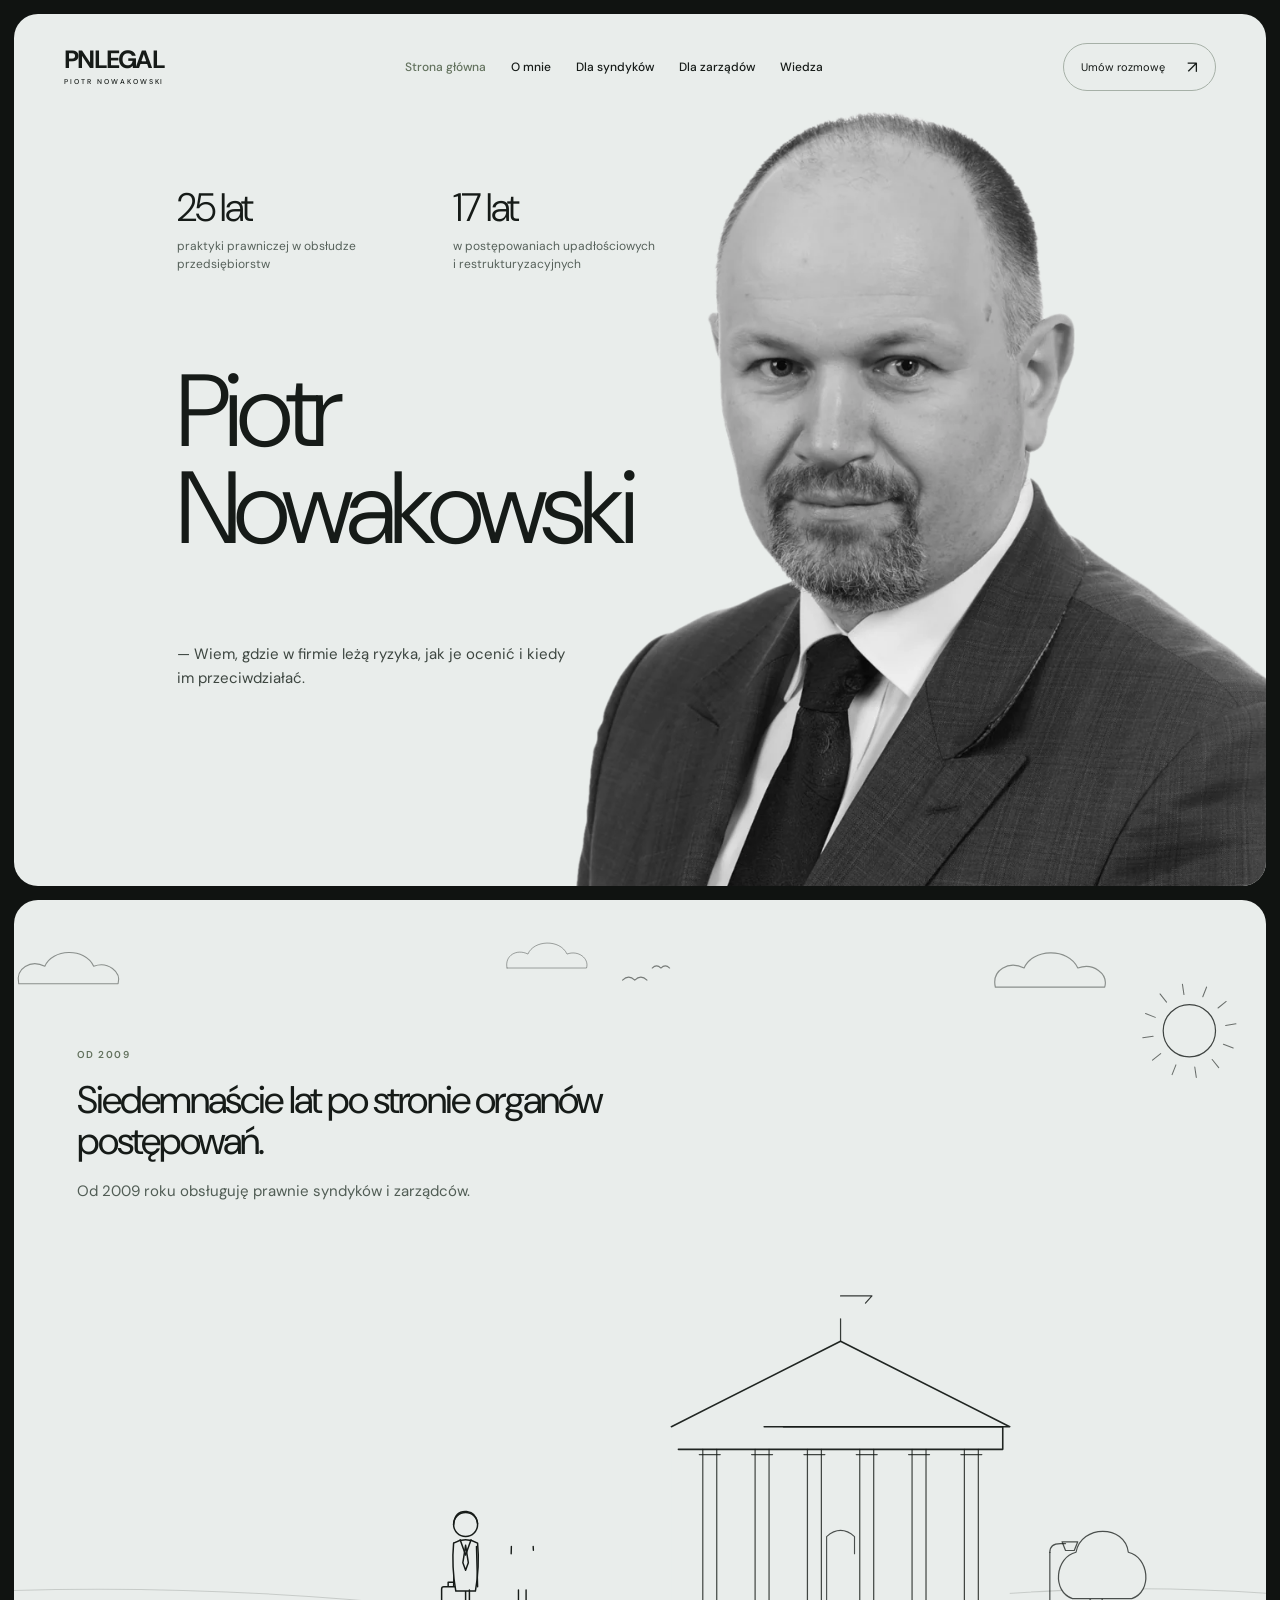
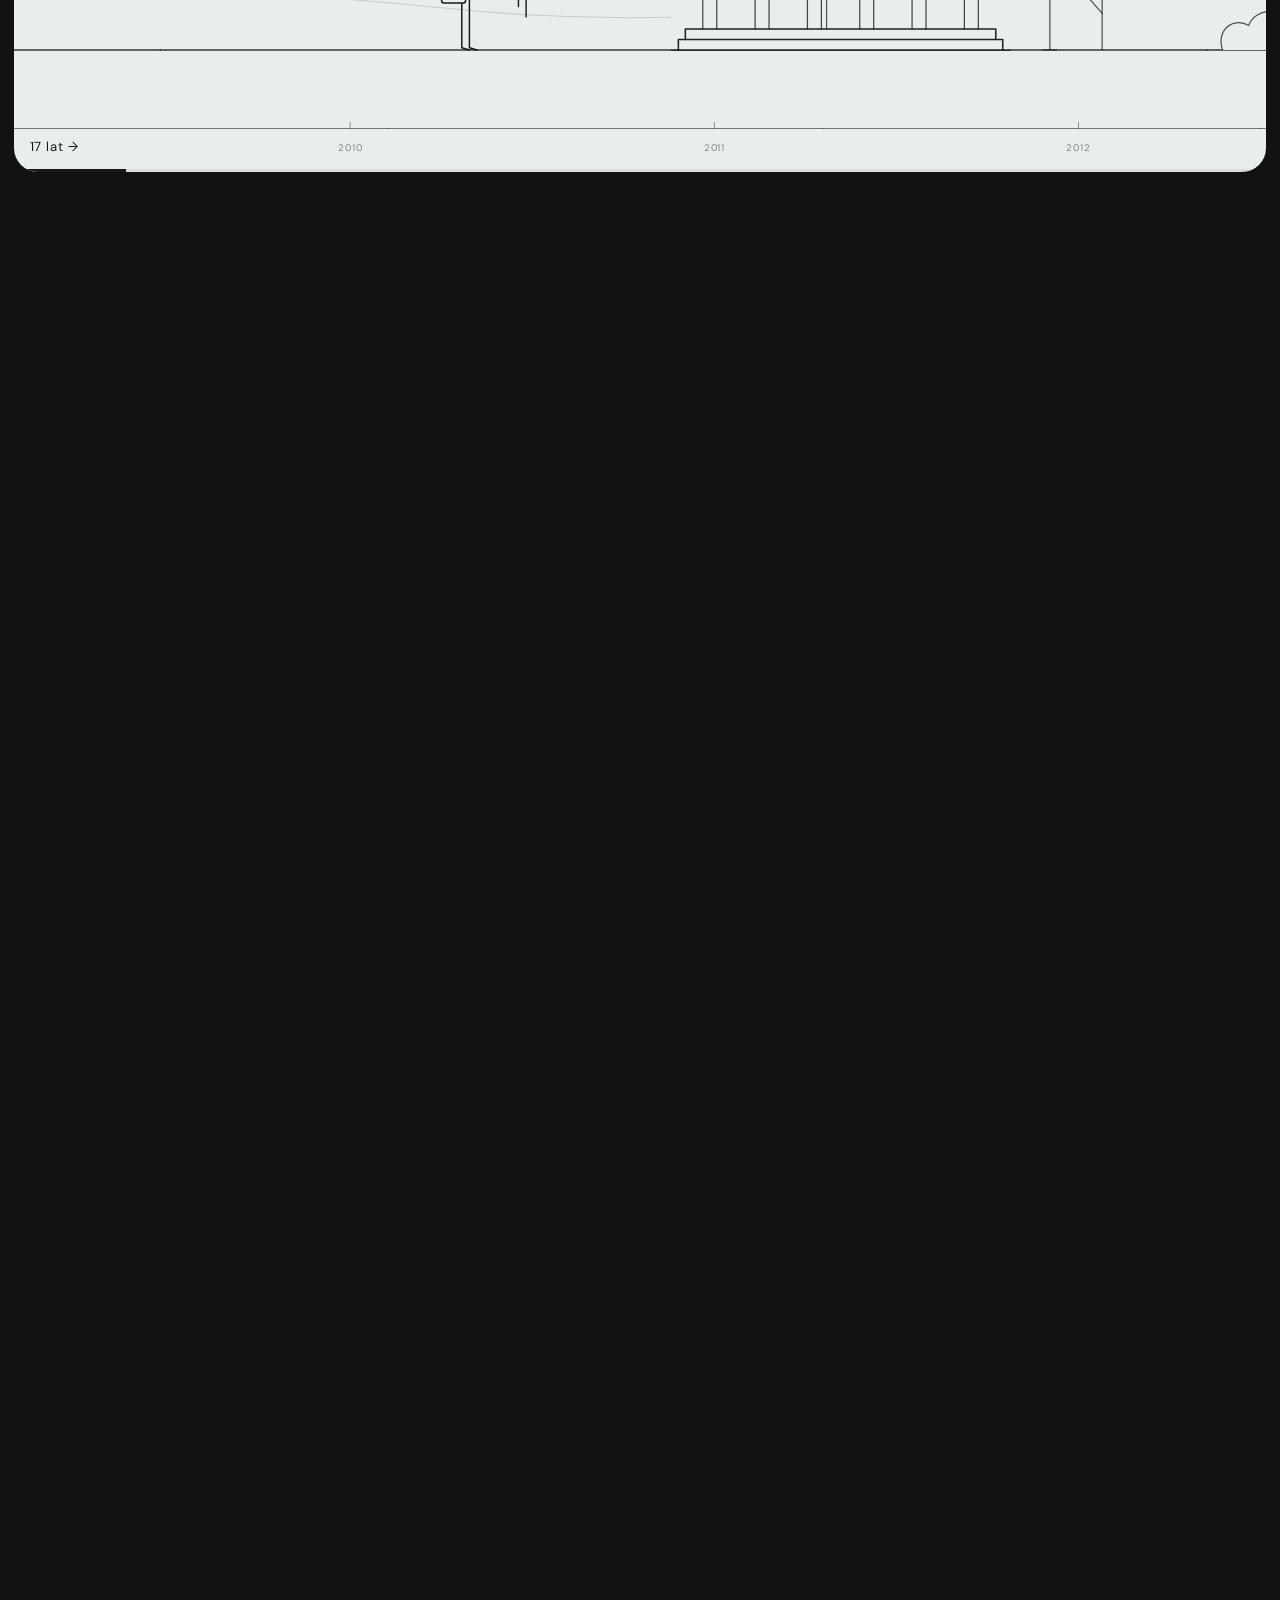
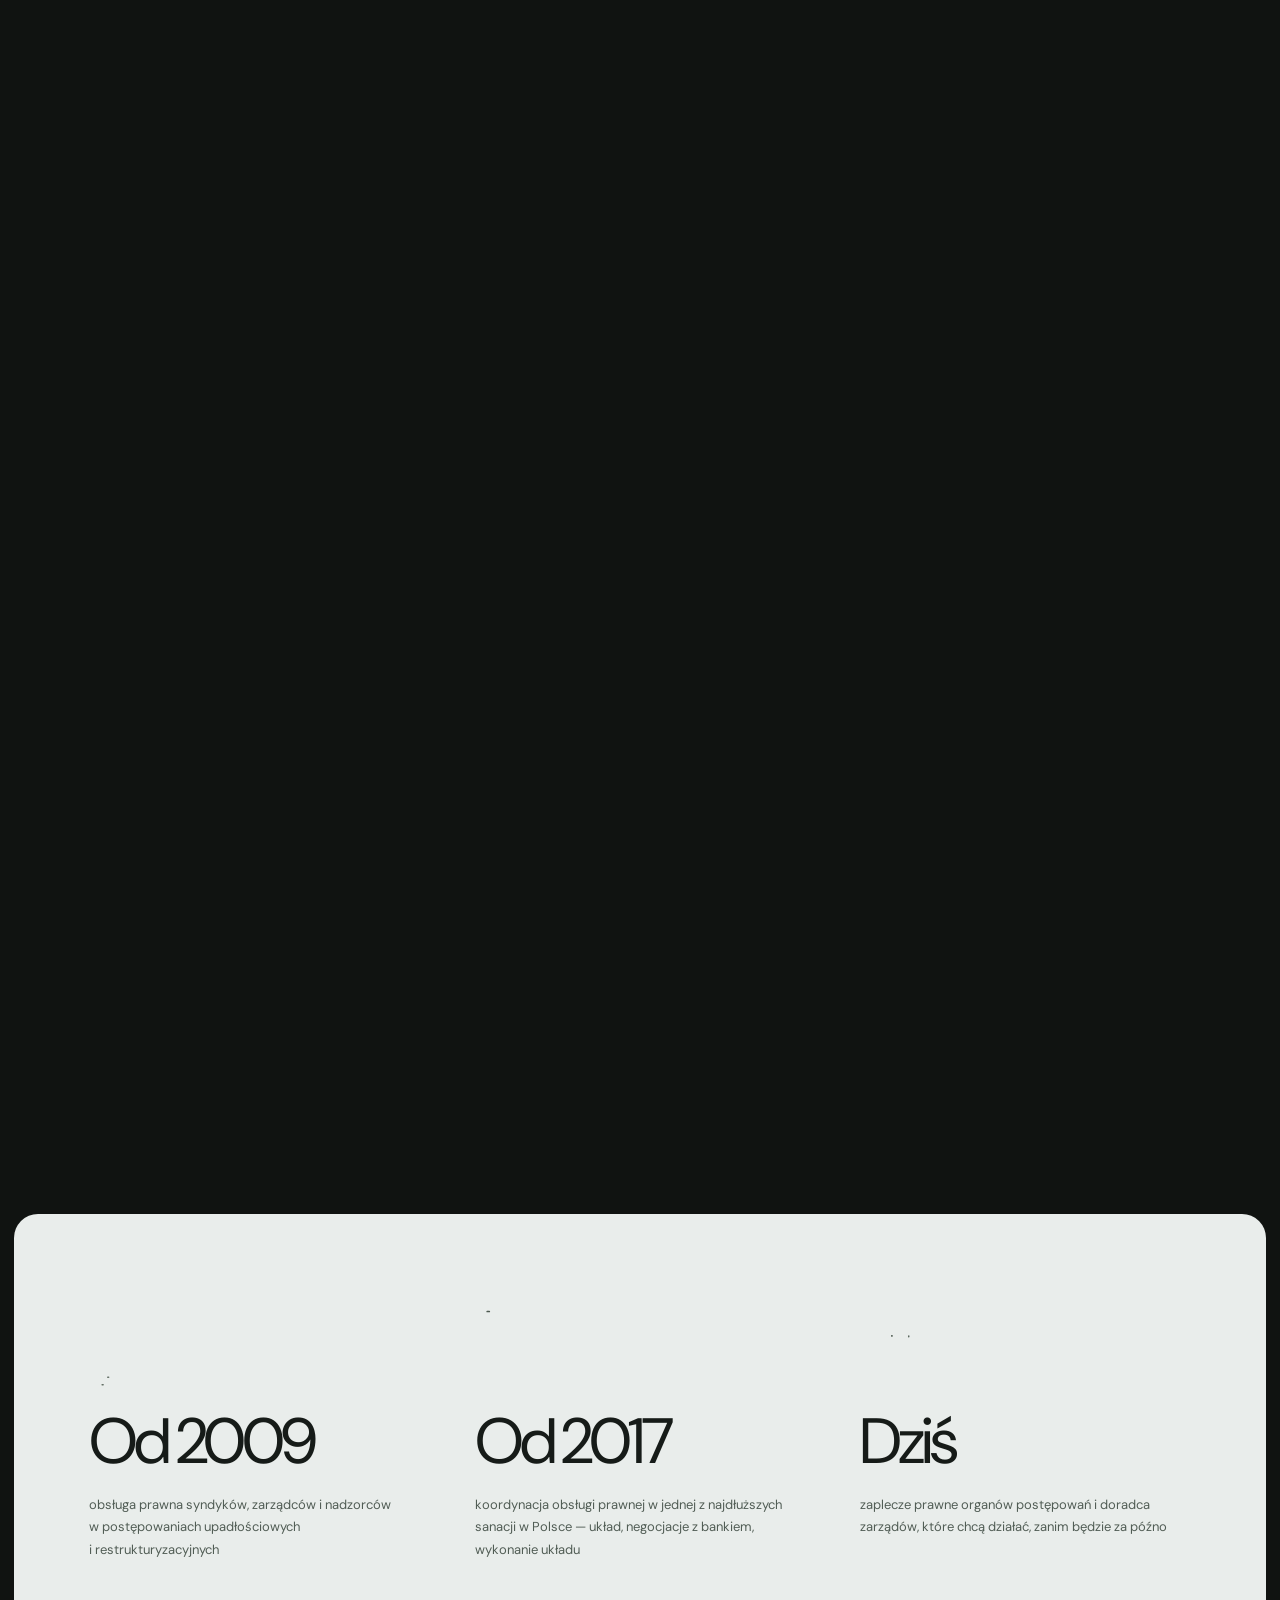
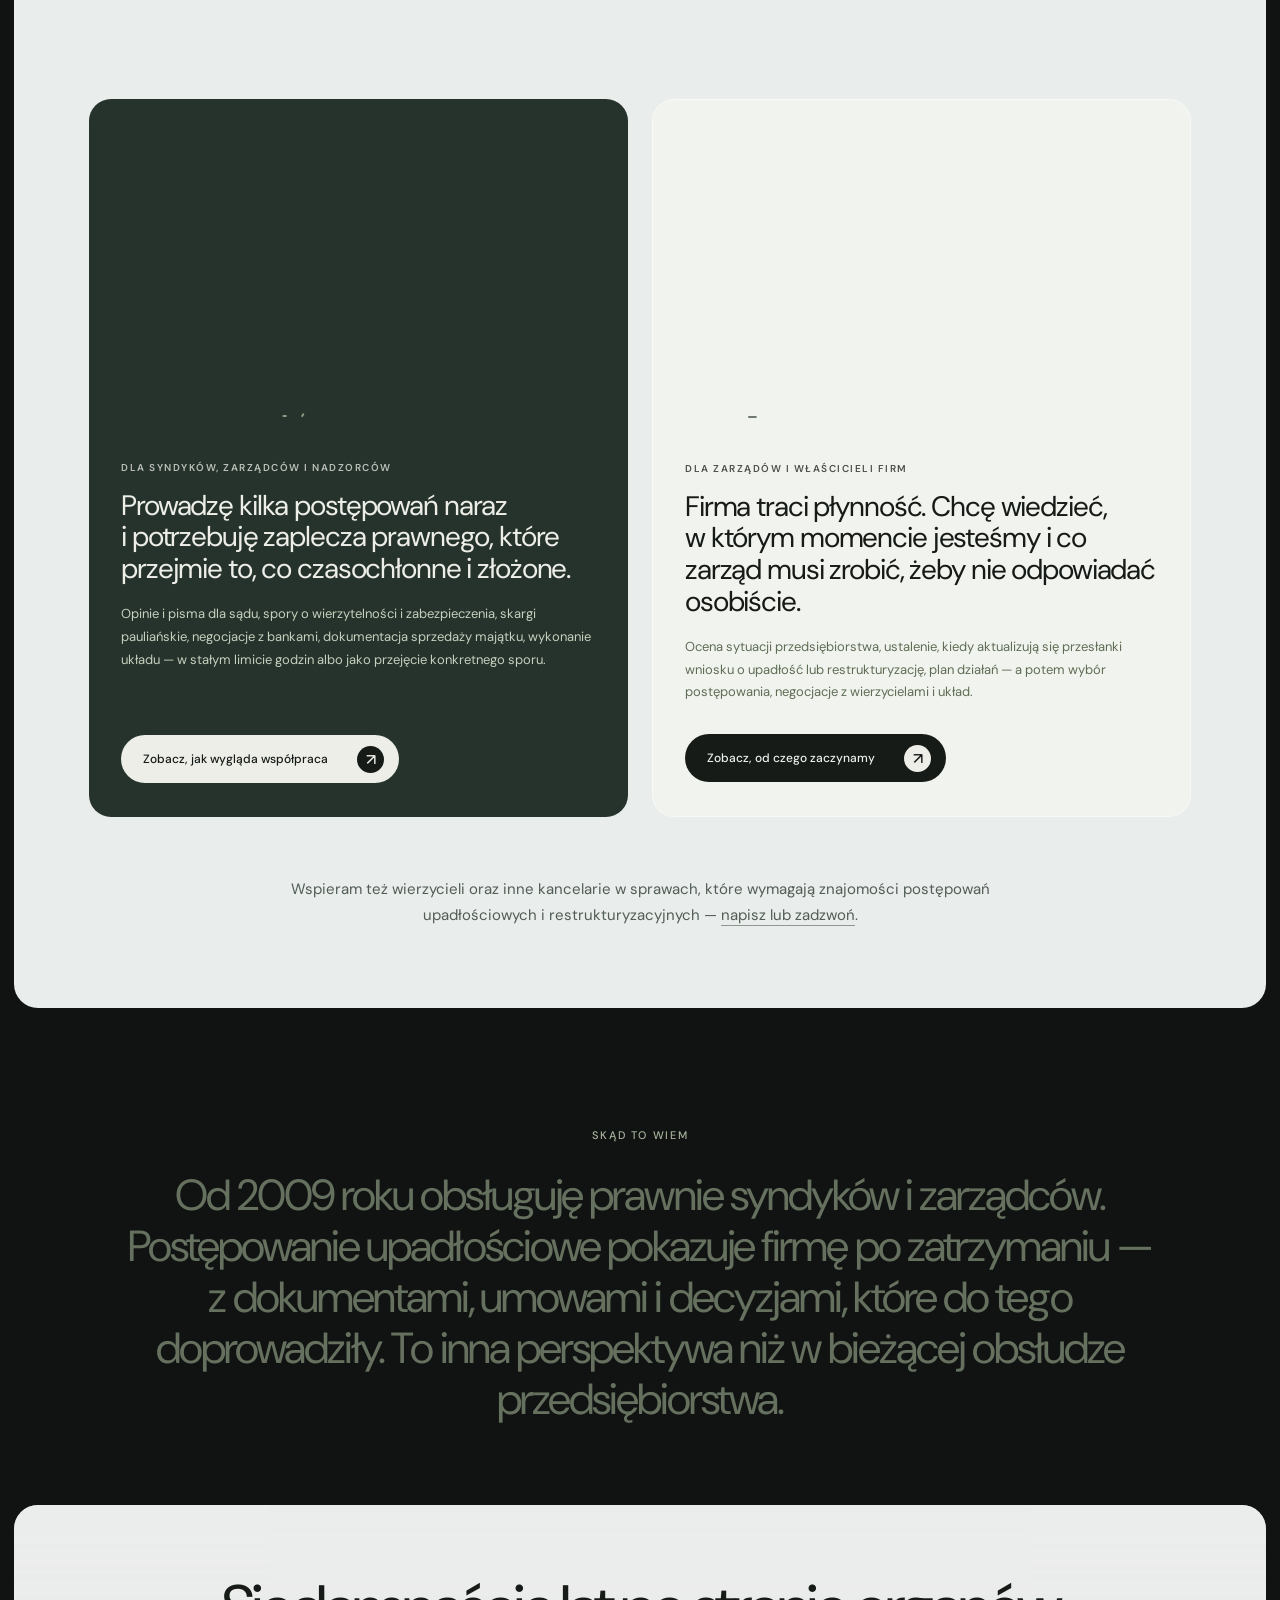
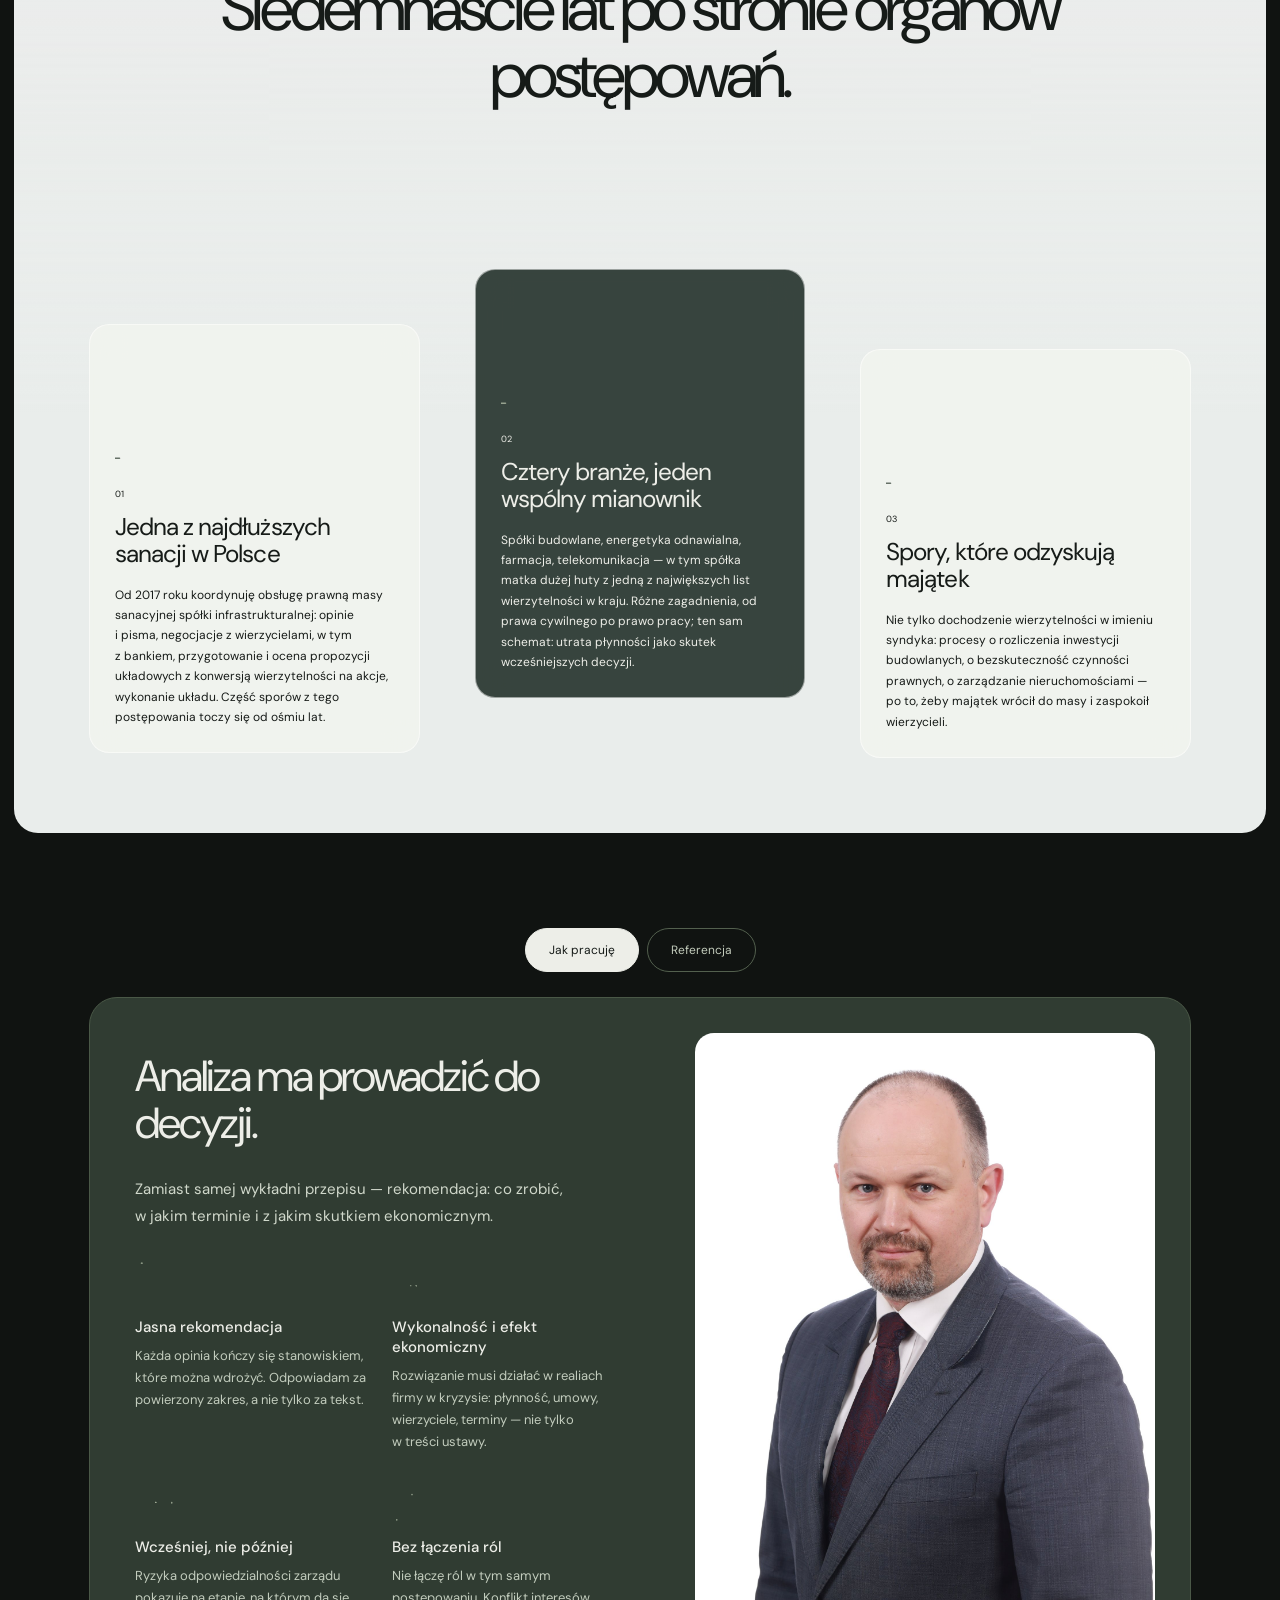
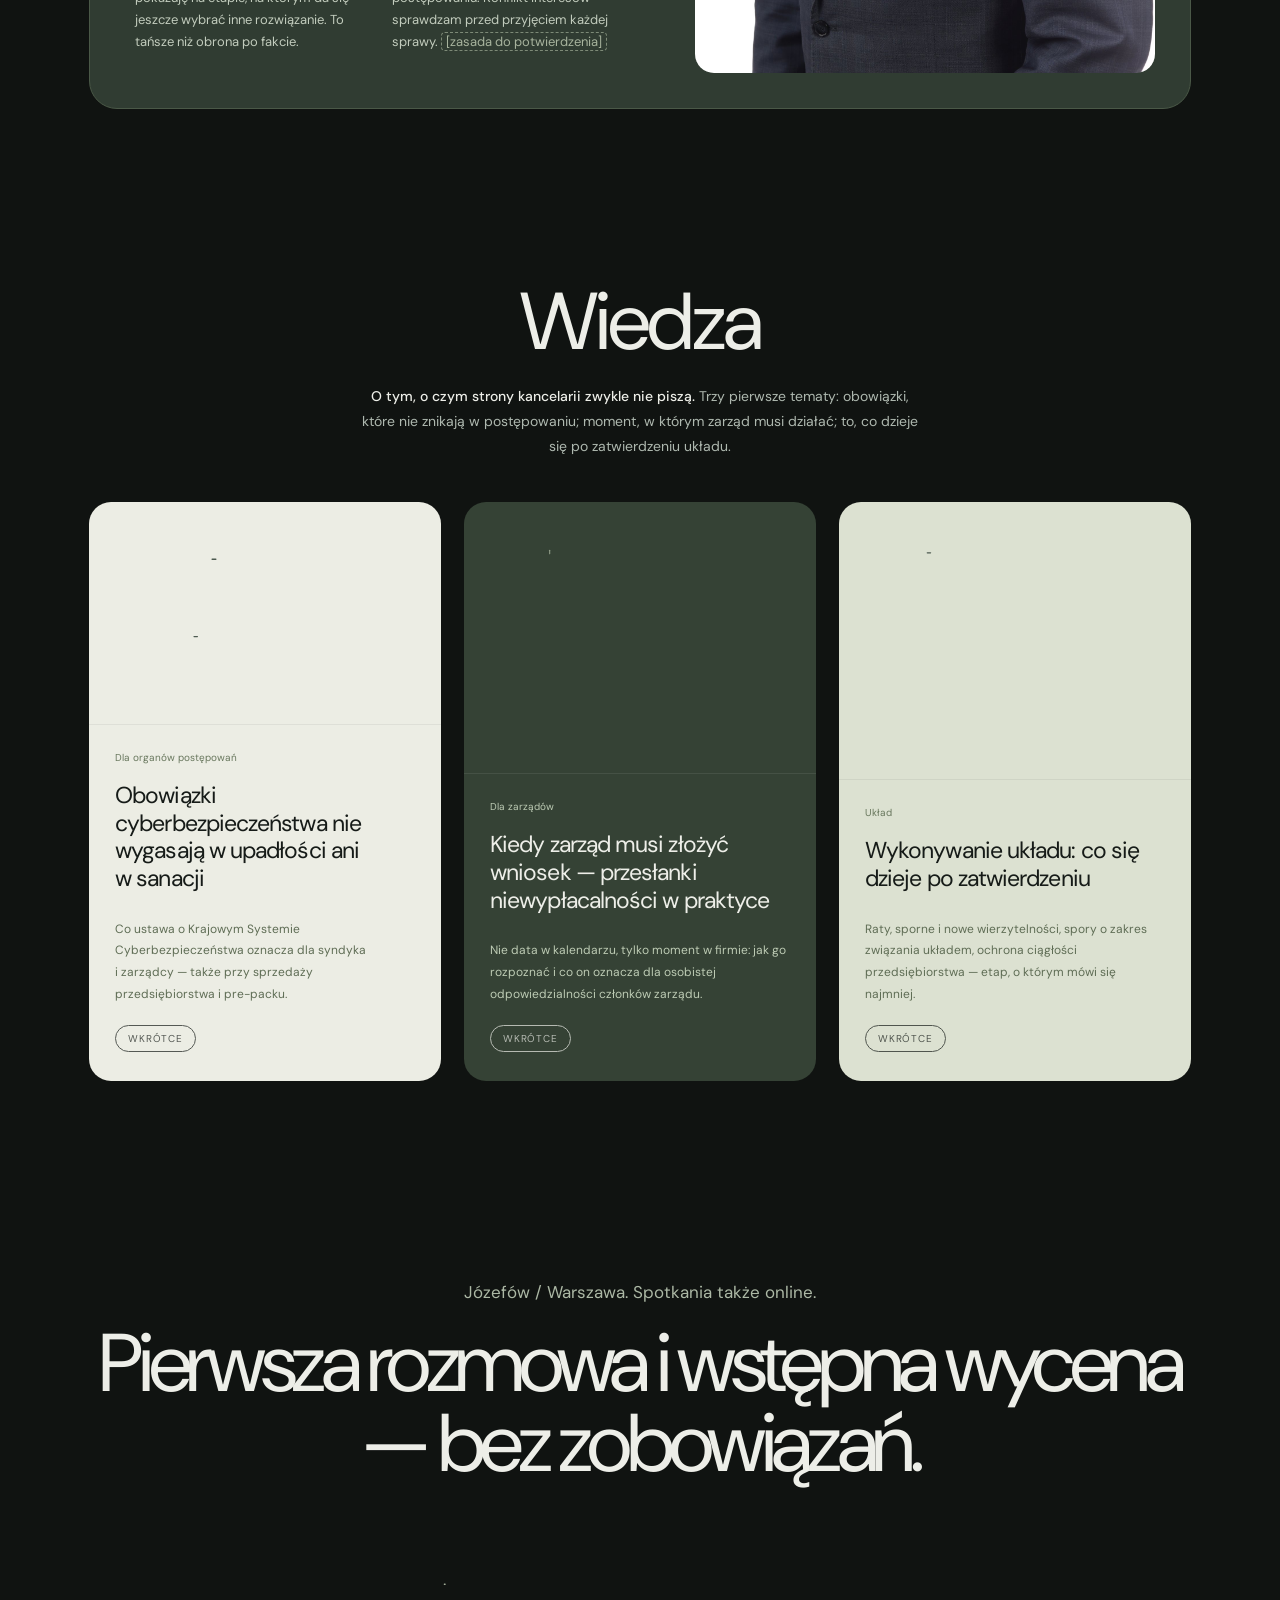
==== commit 84269139: "Hero bez małych napisów (pasek z boku, Przewiń) Usunięty pionowy pasek „Radca prawny · doradca restr" ====
--- a/index.html
+++ b/index.html
@@ -11,7 +11,7 @@
 <link rel="preconnect" href="https://fonts.gstatic.com" crossorigin>
 <link href="https://fonts.googleapis.com/css2?family=DM+Sans:wght@300;400;500;600;700&display=swap" rel="stylesheet">
 <script>if(!matchMedia('(prefers-reduced-motion: reduce)').matches)document.documentElement.classList.add('anim')</script>
-<link rel="stylesheet" href="./nowy.css?v=19">
+<link rel="stylesheet" href="./nowy.css?v=20">
 </head>
 <body>
 <div class="page-shell">
@@ -29,16 +29,14 @@
   </div>
 
   <!-- HERO wg wzorca „Personal Portfolio”: duże czarno-białe zdjęcie po prawej (głowa i ramiona, ucięte dolną krawędzią),
-       po lewej pionowy pasek z podpisem, liczby, imię i nazwisko, jedno zdanie i „Przewiń”. Teksty ze starej strony i z O mnie. -->
+       po lewej liczby, imię i nazwisko i jedno zdanie (bez małych napisów z boku i na dole). Teksty ze starej strony i z O mnie. -->
   <section class="hero" id="hero" aria-labelledby="hero-name">
-    <p class="hero-rail"><span>Radca prawny · doradca restrukturyzacyjny</span><i aria-hidden="true"></i><span>Od 2009</span></p>
     <div class="hero-stats">
       <div><strong>25 lat</strong><span>praktyki prawniczej w obsłudze przedsiębiorstw</span></div>
       <div><strong>17 lat</strong><span>w postępowaniach upadłościowych i restrukturyzacyjnych</span></div>
     </div>
     <h1 class="hero-name" id="hero-name">Piotr<br>Nowakowski</h1>
     <p class="hero-sub">— Wiem, gdzie w firmie leżą ryzyka, jak je ocenić i kiedy im przeciwdziałać.</p>
-    <a class="hero-down" href="#story-pin">Przewiń <span aria-hidden="true">↓</span></a>
     <img class="hero-photo" src="assets/img/pn-portret-wyciety-bw-1100.webp" width="1100" height="1718" alt="Piotr Nowakowski" fetchpriority="high">
   </section>
 
@@ -193,6 +191,6 @@
   <footer><span>© 2026 PNLEGAL Piotr Nowakowski. Treści mają charakter informacyjny i nie stanowią porady prawnej ani oferty w rozumieniu art. 66 Kodeksu cywilnego.</span></footer>
 
 </div>
-<script src="./nowy.js?v=19"></script>
+<script src="./nowy.js?v=20"></script>
 </body>
 </html>
--- a/nowy.css
+++ b/nowy.css
@@ -22,29 +22,23 @@
 .page-shell { max-width: 1920px; margin: auto; padding: 14px 14px 0; }
 
 /* ===== HERO wg wzorca „Personal Portfolio” =====
-   Ze wzorca (% szerokości / wysokości hero): pasek 4,4% (podpis 18–33%, kreska, rok przy 93%), liczby 13% / 22%,
-   wielki napis 13% / ~38–63%, zdanie ~68%, „Przewiń” 6% od dołu; zdjęcie: głowa od ~13% wysokości, środek twarzy ~69% szerokości,
+   Ze wzorca (% szerokości / wysokości hero): liczby 13% / 20%, wielki napis 13% / ~38–63%, zdanie ~70%
+   (pionowy pasek z podpisem i „Przewiń” ze wzorca usunięte na prośbę klienta); zdjęcie: głowa od ~13% wysokości, środek twarzy ~69% szerokości,
    ramiona ucięte dolną krawędzią. Własne: zamiast „Hello” imię i nazwisko w dwóch wierszach, zmniejszone tak, żeby kończyło się przed głową. */
 .hero { position: relative; min-height: calc(100svh - 28px); overflow: hidden; border-radius: 24px; background: var(--paper); color: var(--ink); }
 .hero > :not(.hero-photo) { z-index: 1; }
 .hero-photo { position: absolute; z-index: 0; top: 6%; left: 69%; height: min(195%, 112vw); width: auto; max-width: none; transform: translateX(-43%); } /* 112vw: na węższych ekranach głowa nie rośnie ponad ~27% szerokości i nie wchodzi na imię */
-.hero-rail { position: absolute; left: 4.4%; top: 18%; bottom: 7%; margin: 0; display: flex; flex-direction: column; align-items: center; gap: 18px; font-size: 11px; letter-spacing: .06em; color: #6f7a72; }
-.hero-rail span { writing-mode: vertical-rl; transform: rotate(180deg); white-space: nowrap; }
-.hero-rail i { flex: 1; width: 1px; background: #b4bcb6; }
 .hero-stats { position: absolute; left: 13%; top: 20%; display: flex; gap: 46px; }
 .hero-stats strong { display: block; font-size: clamp(30px, 3.1vw, 48px); font-weight: 300; line-height: 1; letter-spacing: -.045em; }
 .hero-stats span { display: block; max-width: 230px; margin-top: 9px; font-size: 12px; line-height: 1.5; color: #56615a; }
 .hero-name { position: absolute; left: 13%; top: 40%; margin: 0; font-size: min(8vw, 15svh); font-weight: 300; line-height: .95; letter-spacing: -.055em; }
 .hero-sub { position: absolute; left: 13%; top: 72%; max-width: 400px; margin: 0; font-size: 15px; line-height: 1.6; color: #3d4640; }
-.hero-down { position: absolute; left: 13%; bottom: 6%; font-size: 13px; }
-.hero-down:hover { color: #63725e; }
 @media (max-width: 760px) { .hero { min-height: calc(100svh - 22px); border-radius: 18px; } }
 /* telefon i tablet w pionie: liczby, imię i zdanie jedno pod drugim, pod nimi zdjęcie wypełnia resztę wysokości
    (przycięte od dołu, głowa i ramiona), więc nic na nic nie najeżdża bez względu na wysokość ekranu */
 @media (max-width: 760px), (max-aspect-ratio: 4/5) {
   .hero { display: flex; flex-direction: column; align-items: flex-start; padding: max(104px, 13.5svh) 7% 0; }
   .hero-stats, .hero-name, .hero-sub, .hero-photo { position: static; }
-  .hero-rail, .hero-down { display: none; }
   .hero-stats { gap: 24px; }
   .hero-stats strong { font-size: 30px; }
   .hero-stats span { max-width: 150px; font-size: 11px; }
